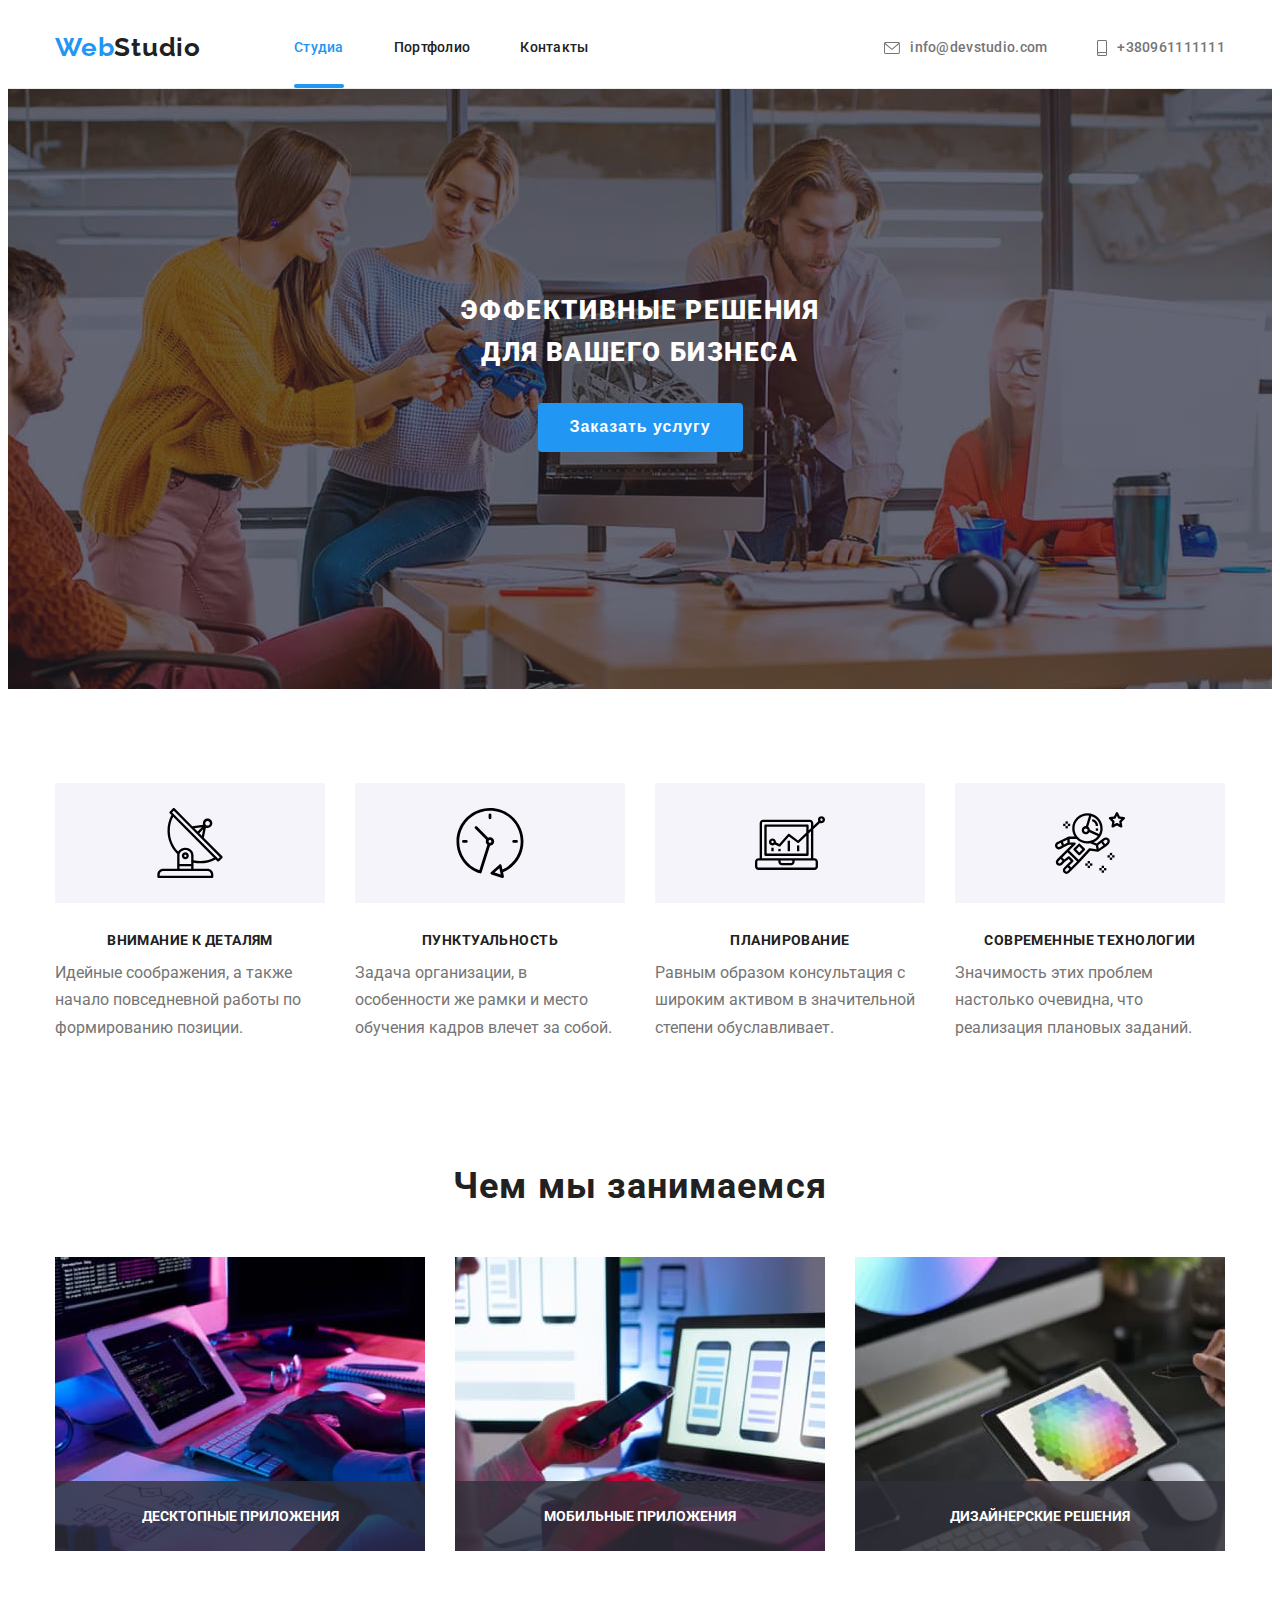
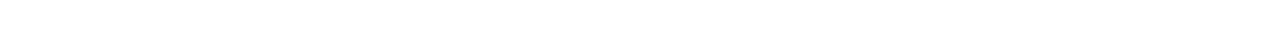
==== index.html @ a5328b9a "Pictures" ====
<!DOCTYPE html>
<html lang="ru">
<head>
    <meta charset="UTF-8">
    <meta http-equiv="X-UA-Compatible" content="IE=edge">
    <meta name="viewport" content="width=device-width, initial-scale=1.0">
    <title>Homework Anna Kasianenko</title>
    <link rel="preconnect" href="https://fonts.googleapis.com">
    <link rel="preconnect" href="https://fonts.gstatic.com" crossorigin>
    <link href="https://fonts.googleapis.com/css2?family=Raleway:wght@700&family=Roboto:wght@400;500;700;900&display=swap" rel="stylesheet">
    <link rel="stylesheet" href="https://cdnjs.cloudflare.com/ajax/libs/modern-normalize/1.1.0/modern-normalize.min.css"
    integrity="sha512-wpPYUAdjBVSE4KJnH1VR1HeZfpl1ub8YT/NKx4PuQ5NmX2tKuGu6U/JRp5y+Y8XG2tV+wKQpNHVUX03MfMFn9Q=="
    crossorigin="anonymous" referrerpolicy="no-referrer" />
    <link rel="stylesheet" href="./css/main.min.css">
</head>
<body>
    <header class="header">
        <div class="header-container container">
            <a class="logo link" href="#"><span>Web</span>Studio</a>
                <nav class="navigation">
                    <ul class="nav-list list">
                        <li class="nav-list-item"><a class="nav-list-link link current" href="./index.html">Студиа</a></li>
                        <li class="nav-list-item"><a class="nav-list-link link" href="./portfolio.html">Портфолио</a></li>
                        <li class="nav-list-item"><a class="nav-list-link link" href="">Контакты</a></li>
                    </ul>
                </nav>
                <button type="button" class="mobile-menu-btn" data-menu-open>
                    <svg class="mobile-menu-btn__icon" width="40" height="40">
                      <use href="./img/sprite.svg#burger-icon-menu"></use>
                    </svg>
                  </button>
                    <ul class="contact-links-list list">
                        <li class="contact-links-list-item"><a class="contact-links-list-link link" href="mailto:info@devstudio.com">
                            <svg class="contact-icon" width="16" height="12">
                                <use href="./img/sprite.svg#icon-envelope"></use>
                            </svg> info@devstudio.com</a></li>
                        <li class="contact-links-list-item"><a class="contact-links-list-link link" href="tel:+380961111111">
                            <svg class="contact-icon" width= "10" height="16">
                                <use href="./img/sprite.svg#icon-smartphone"></use>
                            </svg>
                            +380961111111
                        </a>
                    </li>
                </ul>
        </div>
        <div class="mobile-menu" data-menu>
            <div class="container mobile-menu_container">
                <bottom type="button" class="mobile-menu_close-btn" data-menu-close>
                    <svg class="mobile-menu_close-icon" width= "40" height="40">
                        <use href="./img/sprite.svg#icon-close-black"></use>
                    </svg>
                </bottom>
                <ul class="mobile-menu_nav-list list">
                    <li class="mobile-menu_nav-item"><a class="mobile-menu_nav-link link current" href="">Студия</a></li>
                    <li class="mobile-menu_nav-item"><a class="mobile-menu_nav-link link" href="">Портфолио</a></li>
                    <li class="mobile-menu_nav-item"><a class="mobile-menu_nav-link link" href="">Контакты</a></li>
                </ul>
            <div class="mobile-wrapper">
                <ul class="mobile-menu_contact-list list">
                    <li class="mobile-menu_contact-item">
                        <a href="tel:+380961111111" class="mobile-menu_contact-link mobile-menu__contact-link_tel link">+38 096 111 11 11 </a>
                    </li>
                    <li class="mobile-menu_contact-item">
                        <a href="mailto:info@devstudio.com" class="mobile-menu_contact-link mobile-menu__contact-link_mail link">info@devstudio.com </a>
                    </li>
                </ul>
                <ul class="mobile-menu_social-list list">
                    <li class="mobile-menu_social-item">
                        <a href="" target="_blank" class="mobile-menu_social-link link">Instagram</a>
                </li>
                    <li class="mobile-menu_social-item">
                        <a href="" target="_blank" class="mobile-menu_social-link link">Twitter</a>
                </li>
                <li class="mobile-menu_social-item">
                    <a href="" target="_blank" class="mobile-menu_social-link link">Facebook</a>
            </li>
                <li class="mobile-menu_social-item">
                    <a href="" target="_blank" class="mobile-menu_social-link link">LinkedIn</a>
            </li>
            </ul>
        </ul>
            </div>
        </div>
    </div>
    </header>
     <!-- HERO -->
    <main>
        <section class="hero">
            <div class="container">
                <h1 class="hero-title">Эффективные решения для вашего бизнеса</h1>
                <button type="button" class="hero-button btn" data-modal-open>Заказать услугу</button>
            </div>
            <div class="backdrop is-hidden" data-modal>
                <div class="modal">
                    <button type="button" class="modal-button" data-modal-close>
                        <svg class="contact-form-icon-close" width="18" height="18">
                            <use href="./img/sprite.svg#icon-close-black"></use>
                        </svg>
                    </button>
                    <form class="contact-form">
                        <p class="modal-title">Оставьте свои данные, мы вам перезвоним</p>
                            <label class="contact-form-label">
                                <span class="contact-text">Имя</span>
                                 <span class="contact-form-input-wrapper">
                                    <input class="contact-form-input" name="user-name" type="text" required >
                                    <svg class="contact-form-icon" width="18" height="18">
                                        <use href="./img/sprite.svg#icon-person-black"></use>
                                    </svg>
                                 </span>
                            </label>
                            <label class="contact-form-label">
                                <span class="contact-text">Телефон</span>
                                <span class="contact-form-input-wrapper">
                                    <input  class="contact-form-input" name="user-phone" type="tel" required>
                                    <svg class="contact-form-icon" width="18" height="18">
                                        <use href="./img/sprite.svg#icon-phone-black"></use>
                                    </svg>
                                </span>
                            </label>

                            <label class="contact-form-label">
                                <span class="contact-text">Почта</span>
                                <span class="contact-form-input-wrapper">
                                    <input class="contact-form-input" name="user-mail" type="email" required>
                                    <svg class="contact-form-icon" width="18" height="18">
                                        <use href="./img/sprite.svg#icon-email-black"></use>
                                    </svg>
                                </span>
                            </label>
                            <label class="contact-form-label-feedback">
                                <span class="contact-text">Комментарий</span>
                                <textarea 
                                class="contact-form-feedback" 
                                name="feedback" 
                                placeholder="Введите текст" 
                                ></textarea>
                            </label>
                            <div class="contact-form-checkbox-wrapper">
                                <input 
                                type="checkbox" 
                                name="accept-policy"
                                class="contact-form-checkbox visually-hidden"
                                id="policy-checkbox" required>
                                <label for="policy-checkbox" class="contact-form-checkbox-label">
                                    Соглашаюсь с рассылкой и принимаю&nbsp;<a class="link-policy" href="#">Условия договора</a></label>
                            </div>
                            <button class="contact-form-submit-btn btn" type="submit">Отправить</button>
                    </form>
                </div>
            </div>
        </section>
    <!-- ABOUT US -->
       <section class="about">
            <div class="container">
                <h2 hidden>Что для нас главное в работе</h2>
            <ul class="about-list list">
                <li class="about-item">
                    <div class="wrap-about-icon">
                        <svg class="about-icon" width="70" height="70">
                            <use href="./img/sprite.svg#icon-antenna"></use>
                        </svg>
                    </div>
                    <h3 class="about-item-title">Внимание к деталям</h3>
                    <p class="about-text-item">Идейные соображения, а также начало повседневной работы по формированию позиции.</p>
                </li>
                <li class="about-item">
                    <div class="wrap-about-icon">
                        <svg class="about-icon" width="70" height="70">
                            <use href="./img/sprite.svg#icon-clock"></use>
                        </svg>
                    </div>
                    <h3 class="about-item-title">Пунктуальность</h3>
                    <p class="about-text-item">Задача организации, в особенности же рамки и место обучения кадров влечет за собой.</p>
                </li>
                <li class="about-item">
                    <div class="wrap-about-icon">
                        <svg class="about-icon" width="70" height="70">
                            <use href="./img/sprite.svg#icon-diagram"></use>
                        </svg>
                    </div>
                    <h3 class="about-item-title">Планирование</h3>
                    <p class="about-text-item">Равным образом консультация с широким активом в значительной степени обуславливает.</p>
                </li>
                <li class="about-item">
                    <div class="wrap-about-icon">
                        <svg class="about-icon" width="70" height="70">
                            <use href="./img/sprite.svg#icon-astronaut"></use>
                        </svg>
                    </div>
                    <h3 class="about-item-title">Современные технологии</h3>
                    <p class="about-text-item">Значимость этих проблем настолько очевидна, что реализация плановых заданий.</p>
                </li>
            </ul>
            </div>
        </section>
    <!-- OUR WORK -->
    <section class="section-service">
        <div class="container">
            <h2 class="title-theme-dark">Чем мы занимаемся</h2>
            <ul class="work-gallery-list list">
                <li class="work-gallery-item"><img src="./img/desktop/process/img-first.jpg" alt="Coding" width="370" height="294">
                    <h3 class="gallery-title">Десктопные приложения</h3>
                </li>
                <li class="work-gallery-item"><img src="./img/desktop/process/img-second.jpg" alt="Search information" width="370" height="294">
                    <h3 class="gallery-title">Мобильные приложения</h3>
                </li>
                <li class="work-gallery-item"><img src="./img/desktop/process/img-third.jpg" alt="Choose Color" width="370" height="294">
                    <h3 class="gallery-title">Дизайнерские решения</h3>
                </li>            
            </ul>
        </div>
        </section>
    <!--OUR TEAM -->
        <!-- <section class="employees-section">
            <div class="container">
                <h2 class="title-theme-dark">Наша команда</h2>
            <ul class="employees list">
                <li class="employees-card">
                    <source media="(min-width: 1200px)" srcset='./img/desktop/team/designer.webp 1x, ./img/desktop/team/designer@2x.webp 2x' type="image/webp">

                    <source srcset="./img/desktop/team/designer.jpg 1x, /img/desktop/team/designer.jpg@2x.jpg 2x" media="(min-width: 1200px)">

                    <source media="(min-width: 768px)" srcset="./img/tablet/product-designer.webp 1x, ./img/tablet/product-designer@2x.webp 2x" type="image/webp">
                    <source srcset="./img/tablet/product-designer.jpg 1x, ./img/tablet/product-designer@2x.jpg 2x" media="(min-width: 768px)">

                    <source media="(max-width: 767px)" srcset="./img/mobile/product-designer.webp 1x, ./img/mobile/product-designer@2x.webp 2x" type="image/webp">
                    <source srcset="./img/mobile/product-designer.jpg 1x, ./img/mobile/product-designer@2x.jpg 2x" media="(max-width: 767px)">
                    
                    <img class="employees-photo" src="./img/tablet/product-designer.jpg" alt="Product Designer">

                    <div class="employee-wrap">
                        <h3 class="employees-name">Игорь Демьяненко</h3>
                        <p class="employees-position" lang="en">Product Designer</p>
                        <ul class="social-list list">
                            <li class="social-icon-item">
                                <a class="social-icon-link" href="">
                                    <svg class="social-icon" width="20" height="20">
                                    <use href="./img/sprite.svg#icon-instagram"></use>
                                    </svg>
                                </a>
                            </li>
                            <li class="social-icon-item">
                                <a class="social-icon-link" href="">
                                    <svg class="social-icon" width="20" height="20">
                                    <use href="./img/sprite.svg#icon-twitter"></use>
                                    </svg>
                                </a>
                            </li>
                            <li class="social-icon-item">
                                <a class="social-icon-link" href="">
                                    <svg class="social-icon" width="20" height="20">
                                    <use href="./img/sprite.svg#icon-facebook"></use>
                                    </svg>
                                </a>
                            </li>
                            <li class="social-icon-item">
                                <a class="social-icon-link" href="">
                                    <svg class="social-icon" width="20" height="20">
                                    <use href="./img/sprite.svg#icon-linkedin"></use>
                                    </svg>
                                </a>
                            </li>
                        </ul>
                    </div>
                </li>
                <li class="employees-card">
                    <img class="employees-photo" src="./img/team/frontend.jpg" alt="Frontend Developer" width="270" height="260">
                    <div class="employee-wrap">
                        <h3 class="employees-name">Ольга Репина</h3>
                        <p class="employees-position" lang="en">Frontend Developer</p>
                        <ul class="social-list list">
                            <li class="social-icon-item">
                                <a class="social-icon-link" href="">
                                    <svg class="social-icon" width="20" height="20">
                                    <use href="./img/sprite.svg#icon-instagram"></use>
                                    </svg>
                                </a>
                            </li>
                            <li class="social-icon-item">
                                <a class="social-icon-link" href="">
                                    <svg class="social-icon" width="20" height="20">
                                    <use href="./img/sprite.svg#icon-twitter"></use>
                                    </svg>
                                </a>
                            </li>
                            <li class="social-icon-item">
                                <a class="social-icon-link" href="">
                                    <svg class="social-icon" width="20" height="20">
                                    <use href="./img/sprite.svg#icon-facebook"></use>
                                    </svg>
                                </a>
                            </li>
                            <li class="social-icon-item">
                                <a class="social-icon-link" href="">
                                    <svg class="social-icon" width="20" height="20">
                                    <use href="./img/sprite.svg#icon-linkedin"></use>
                                    </svg>
                                </a>
                            </li>
                        </ul>
                    </div>
                </li>
                <li class="employees-card">
                    <img class="employees-photo" src="./img/team/marketing.jpg" alt="Marketing" width="270" height="260">
                    <div class="employee-wrap">
                        <h3 class="employees-name">Николай Тарасов</h3>
                        <p class="employees-position" lang="en">Marketing</p>
                        <ul class="social-list list">
                            <li class="social-icon-item">
                                <a class="social-icon-link" href="">
                                    <svg class="social-icon" width="20" height="20">
                                    <use href="./img/sprite.svg#icon-instagram"></use>
                                    </svg>
                                </a>
                            </li>
                            <li class="social-icon-item">
                                <a class="social-icon-link" href="">
                                    <svg class="social-icon" width="20" height="20">
                                    <use href="./img/sprite.svg#icon-twitter"></use>
                                    </svg>
                                </a>
                            </li>
                            <li class="social-icon-item">
                                <a class="social-icon-link" href="">
                                    <svg class="social-icon" width="20" height="20">
                                    <use href="./img/sprite.svg#icon-facebook"></use>
                                    </svg>
                                </a>
                            </li>
                            <li class="social-icon-item">
                                <a class="social-icon-link" href="">
                                    <svg class="social-icon" width="20" height="20">
                                    <use href="./img/sprite.svg#icon-linkedin"></use>
                                    </svg>
                                </a>
                            </li>
                        </ul>
                    </div>
                </li>
                <li class="employees-card">
                    <img class="employees-photo" src="./img/team/ui-designer.jpg" alt="UI Designer" width="270" height="260">
                    <div class="employee-wrap">
                        <h3 class="employees-name">Михаил Ермаков</h3>
                        <p class="employees-position" lang="en">UI Designer</p>
                        <ul class="social-list list">
                            <li class="social-icon-item">
                                <a class="social-icon-link" href="">
                                    <svg class="social-icon" width="20" height="20">
                                    <use href="./img/sprite.svg#icon-instagram"></use>
                                    </svg>
                                </a>
                            </li>
                            <li class="social-icon-item">
                                <a class="social-icon-link" href="">
                                    <svg class="social-icon" width="20" height="20">
                                    <use href="./img/sprite.svg#icon-twitter"></use>
                                    </svg>
                                </a>
                            </li>
                            <li class="social-icon-item">
                                <a class="social-icon-link" href="">
                                    <svg class="social-icon" width="20" height="20">
                                    <use href="./img/sprite.svg#icon-facebook"></use>
                                    </svg>
                                </a>
                            </li>
                            <li class="social-icon-item">
                                <a class="social-icon-link" href="">
                                    <svg class="social-icon" width="20" height="20">
                                    <use href="./img/sprite.svg#icon-linkedin"></use>
                                    </svg>
                                </a>
                            </li>
                        </ul>
                    </div>
                </li>
            </ul>
            </div>
        </section> -->
 <!--END OUR TEAM -->

 <!--CLIENTS-->
        <!-- <section class="clients">
            <div class="container">
                <h2 class="title-theme-dark">Постоянные клиенты</h2>
                <ul class="clients-list list">
                    <li class="clients-list-item">
                        <a class="clients-icon-link" href="">
                            <svg class="client-icon" width="106" height="60">
                            <use href="./img/sprite.svg#icon-logo-ya"></use>
                            </svg>
                        </a>
                    </li>
                    <li class="clients-list-item">
                        <a class="clients-icon-link" href="">
                            <svg class="client-icon" width="106" height="60">
                            <use href="./img/sprite.svg#icon-logo-company"></use>
                            </svg>
                        </a>
                    </li>
                    <li class="clients-list-item">
                        <a class="clients-icon-link" href="">
                            <svg class="client-icon" width="106" height="60">
                            <use href="./img/sprite.svg#icon-logo-circle"></use>
                            </svg>
                        </a>
                    </li>
                    <li class="clients-list-item">
                        <a class="clients-icon-link" href="">
                            <svg class="client-icon" width="106" height="60">
                            <use href="./img/sprite.svg#icon-logo-foster"></use>
                            </svg>
                        </a>
                    </li>
                    <li class="clients-list-item">
                        <a class="clients-icon-link" href="">
                            <svg class="client-icon" width="106" height="60">
                            <use href="./img/sprite.svg#icon-logo-brand"></use>
                            </svg>
                        </a>
                    </li>
                    <li class="clients-list-item">
                        <a class="clients-icon-link" href="">
                            <svg class="client-icon" width="106" height="60">
                            <use href="./img/sprite.svg#icon-logo-tagline"></use>
                            </svg>
                        </a>
                    </li>
                </ul>
            </div>
        </section>
    </main> -->

<!--FOOTER-->
    <!-- <footer class="footer">
        <div class="footer-container container">
            <div class="footer-main">
                <a class="footer-logo link" href="#"><span>Web</span>Studio</a>
                <address class="contact-info">
                <ul class="contact-info-list list">
                    <li class="contact-info-list-item">
                        <a href="https://goo.gl/maps/L3QvmrdTpUSkbaW27" target="_blank"
                        rel="noopener noreferrer" class="address-info link">г. Киев, пр-т Леси Украинки, 26</a>
                </li>
                    <li class="contact-info-list-item">
                        <a href="mailto:info@devstudio.com" class="contact-list-link link">info@example.com</a>
                    </li>
                    <li class="contact-info-list-item">
                        <a href="tel:+380961111111" class="contact-list-link link">+38 099 111 11 11</a>
                    </li>
                    </ul>
            </address>
        </div>               -->
 <!--FOOTER-ICON-->
    <!-- <div class="footer-second">
            <h3 class="title">Присоединяйтесь</h3>
        <ul class="footer-social-icon-list list">
            <li>
                <a href="" class="footer-social-icon-link">
                    <svg class="footer-social" width="20" height="20" >
                        <use href="./img/sprite.svg#icon-instagram"></use>
                    </svg>
                </a>
            </li>
            <li>
                <a href="" class="footer-social-icon-link">
                    <svg class="footer-social" width="20" height="20">
                        <use href="./img/sprite.svg#icon-twitter"></use>
                    </svg>
                </a>
            </li>
            <li>
                <a href="" class="footer-social-icon-link">
                    <svg class="footer-social " width="20" height="20">
                        <use href="./img/sprite.svg#icon-facebook"></use>
                    </svg>
                </a>
            </li>
            <li>
                <a href="" class="footer-social-icon-link">
                    <svg class="footer-social" width="20" height="20">
                        <use href="./img/sprite.svg#icon-linkedin"></use>
                    </svg>
                </a>
            </li>
        </ul>
    </div>
    <div class="footer-form">
        <h3 class="title">Подпишитесь на рассылку</h3>
        <form>
           <div class="footer-form-sing-up">
            <input class="footer-contact-form-input" name="user-mail" type="email" placeholder="E-mail" required>
            <button class="footer-contact-form-submit-btn btn" type="submit">Подписаться
                <svg class="sign-up-icon" width="24" height="24">
                    <use href="/img/sprite.svg#icon-send"></use>
                </svg>
            </button>
           </div>
        </form>
    </div>
    </div>
    </footer>
    -->
    <script src="./js/menu.js "></script> 
    <script src="./js/modal.js"></script> 
</body>
</html>
---- css/main.min.css ----
:root{--primary-font-family: 'Roboto', sans-serif;--secondary-font-family: 'Raleway', sans-serif;--main-text-color:#212121;--second-text-color:#757575;--white-text-color: #FFFFFF;--accent-color: #2196F3;--accent-button-color: #188CE8;--background-color: #2F303A;--icon-color: #AFB1B8;--hero-gradient-color: rgba(47, 48, 58, 0.4);--background-color-icon: #F5F4FA;--second-backgrounf-color: rgba(255, 255, 255, 0.1);--timing-function: cubic-bezier(0.4, 0, 0.2, 1)}.visually-hidden{position:absolute;width:1px;height:1px;margin:-1px;border:0;padding:0;white-space:nowrap;clip-path:inset(100%);clip:rect(0 0 0 0);overflow:hidden}*{box-sizing:border-box}body{font-family:var(--primary-font-family);color:var(--main-text-color)}h1,h2,h3,h4,h5,h6,p{margin-top:0;margin-bottom:0}ul,ol{margin-top:0;margin-bottom:0;padding-left:0}img{display:block;max-width:100%;height:auto}address{font-style:normal}.list{list-style:none;padding:0}.link{text-decoration:none}.section{padding-top:60px;padding-bottom:60px}@media screen and (min-width: 1200px){.section{padding-top:94px;padding-bottom:94px}}.container{padding-left:15px;padding-right:15px}@media screen and (min-width: 480px){.container{width:480px;margin-left:auto;margin-right:auto}}@media screen and (min-width: 768px){.container{width:768px}}@media screen and (min-width: 1200px){.container{width:1200px}}.modal-button{position:absolute;display:flex;justify-content:center;align-items:center;width:30px;height:30px;top:8px;right:8px;border:1px solid rgba(0,0,0,0.1);border-radius:50px;background:var(--white-text-color)}.modal-button:hover,.modal-button:focus{fill:var(--accent-color)}@media screen and (max-width: 767px){.contact-links-list{display:none}}@media screen and (min-width: 768px){.contact-links-list{margin-left:auto}.contact-links-list-item:not(:last-child){margin-bottom:10px}.contact-links-list-link{display:flex;align-items:center;font-weight:500;font-size:14px;line-height:1.14;letter-spacing:0.02em;color:var(--second-text-color)}.contact-icon{margin-right:8px;fill:var(--second-text-color)}}@media screen and (min-width: 1200px){.contact-links-list{display:flex}.contact-links-list-item:not(:last-child){margin-right:50px;margin-bottom:0}.contact-icon{margin-right:10px;transition:fill 250ms var(--timing-function)}.contact-links-list-link:hover .contact-icon,.contact-links-list-link:focus .contact-icon{fill:var(--accent-color)}.contact-links-list-link{padding-top:32px;padding-bottom:32px;transition:color 250ms var(--timing-function)}.contact-links-list-link:hover,.contact-links-list-link:focus{color:var(--accent-color)}}.title{font-weight:bold;font-size:14px;line-height:1.14;letter-spacing:0.03em;text-transform:uppercase;color:var(--white-text-color);margin-bottom:20px;text-align:center}.title-theme-dark{margin-bottom:30px;font-weight:700;font-size:28px;line-height:1.17;text-align:center;letter-spacing:0.03em}@media screen and (min-width: 1200px){.title-theme-dark{font-size:36px;margin-bottom:50px}}.logo{color:var(--main-text-color);font-family:var(--secondary-font-family);font-weight:700;font-size:26px;line-height:1.2;letter-spacing:0.03em}.logo span{color:var(--accent-color)}.backdrop{position:fixed;top:0;left:0;width:100%;height:100%;background:rgba(0,0,0,0.2);transition:opacity 250ms var(--timing-function),visibility 250ms var(--timing-function)}.backdrop.is-hidden{opacity:0;pointer-events:none;visibility:hidden}.modal{position:absolute;top:50%;left:50%;transform:translate(-50%, -50%) scale(1);width:528px;min-height:581px;padding:40px;box-shadow:0px 1px 3px rgba(0,0,0,0.12),0px 1px 1px rgba(0,0,0,0.14),0px 2px 1px rgba(0,0,0,0.2);border-radius:4px;background-color:var(--white-text-color);transition:transform 250ms var(--timing-function)}.is-hidden .modal{transform:translate(-50%, -50%) scale(0.9)}@media screen and (max-width: 1199px){.modal{width:450px}}.modal-title{margin-bottom:12px;font-weight:700;font-size:20px;line-height:1.15;text-align:center;letter-spacing:0.03em;color:var(--main-text-color)}.contact-text{font-style:normal;font-weight:400;font-size:12px;line-height:1.16;letter-spacing:0.01em;color:var(--second-text-color)}.contact-form-input-wrapper{position:relative;display:block;margin-top:4px}.contact-form-label{display:block;margin-bottom:10px}.contact-form-label-feedback{display:block;margin-bottom:20px}.contact-form-input{width:100%;height:40px;padding-left:42px;border:1px solid rgba(33,33,33,0.2);border-radius:4px;transition:border-color 250ms var(--timing-function)}.contact-form-input:focus,.contact-form-input:hover{outline:none;border-color:var(--accent-color)}.contact-form-icon{display:block;top:50%;left:15px;transform:translateY(-50%);position:absolute;transition:fill 250ms var(--timing-function)}.contact-form-input:focus+.contact-form-icon,.contact-form-input:hover+.contact-form-icon{fill:var(--accent-color)}.contact-form-feedback{width:100%;height:120px;margin-top:4px;padding:12px 16px;resize:none;border:1px solid rgba(33,33,33,0.2);border-radius:4px;transition:border-color 250ms var(--timing-function)}.contact-form-feedback:focus,.contact-form-feedback:hover{outline:none;border-color:var(--accent-color)}.contact-form-feedback::placeholder{font-size:12px;line-height:1.16;letter-spacing:0.01em;color:var(--second-text-color)}.contact-form-checkbox-wrapper{margin-bottom:30px}.contact-form-checkbox-label{display:flex;align-items:center;color:var(--second-text-color);font-size:12px;line-height:1.71;letter-spacing:0.03em}.contact-form-checkbox:focus+.contact-form-checkbox-label::before{border:1px solid var(--main-text-color)}.contact-form-checkbox:checked+.contact-form-checkbox-label::before{background-image:url("../img/icon-check.svg");background-position:center;border-radius:2px}.contact-form-checkbox:focus+.contact-form-checkbox-label::before{border:1px solid var(--accent-color)}.contact-form-checkbox-label::before{display:inline-block;width:16px;height:15px;margin-right:9px;border:1px solid var(--main-text-color);cursor:pointer;content:""}@media screen and (min-width: 1200px){.contact-form-checkbox-label{font-size:14px}}.contact-form-submit-btn{display:block;margin:0 auto;padding:10px 55px;font-weight:700;font-size:16px;line-height:1.8;letter-spacing:0.06em;background-color:var(--accent-color);color:var(--white-text-color);border:0;border-radius:4px;cursor:pointer;transition:background-color 250ms var(--timing-function)}.contact-form-submit-btn:hover,.contact-form-submit-btn:focus{background-color:var(--accent-button-color)}.link-policy{color:var(--accent-color)}@media screen and (min-width: 1600px){.footer-second{margin-left:72px}}.footer-social-icon-list{display:flex}.footer-social-icon-list li:not(:last-child){margin-right:10px}.footer-social-icon-link{display:flex;justify-content:center;align-items:center;width:44px;height:44px;border-radius:50%;background-color:var(--second-backgrounf-color);transition:background-color 250ms var(--timing-function)}.footer-social-icon-link:hover,.footer-social-icon-link:focus{background-color:var(--accent-color)}@media screen and (min-width: 480px){.footer-social-icon-link{margin-bottom:60px}}.footer-social{fill:var(--white-text-color)}.footer-form{margin-left:auto}.footer-form-sing-up{display:flex}@media screen and (min-width: 480px){.footer-form-sing-up{flex-wrap:wrap;justify-content:center}}.footer-contact-form-input{padding:15px 16px;width:450px;margin-right:12px;color:var(--white-text-color);border:1px solid rgba(255,255,255,0.3);background-color:var(--background-color);box-sizing:border-box;border-radius:4px}.footer-contact-form-input::placeholder{color:rgba(255,255,255,0.6)}@media screen and (min-width: 480px){.footer-contact-form-input{margin-bottom:20px}}@media screen and (min-width: 1600px){.footer-contact-form-input{min-width:385px}}.sign-up-icon{margin-left:10px}.footer-contact-form-submit-btn{display:flex;align-items:center;text-align:center;padding:10px 32px;font-weight:700;font-size:16px;line-height:1.8;letter-spacing:0.06em;background-color:var(--accent-color);color:var(--white-text-color);border:0;border-radius:4px;cursor:pointer;transition:background-color 250ms var(--timing-function)}.footer-contact-form-submit-btn::before{background-image:url("../img/icon-check.svg")}.footer-contact-form-submit-btn:hover,.footer-contact-form-submit-btn:focus{background-color:var(--accent-button-color)}@media screen and (max-width: 768px){.mobile-menu-btn{background-color:transparent;border:none;padding:0;line-height:0}.mobile-menu{position:absolute;top:0;right:0;width:100%;height:100vh;overflow:auto;opacity:0;visibility:hidden;pointer-events:none;background-color:var(--white-text-color);transition:opacity 250ms var(--timing-function),visibility 250ms var(--timing-function)}.mobile-menu.is-open{opacity:1;visibility:visible;pointer-events:auto}.mobile-menu-btn__icon{transition:fill 250ms var(--timing-function)}.mobile-menu-btn__icon:hover,.mobile-menu-btn__icon:focus{fill:var(--accent-color);cursor:pointer}.mobile-menu_close-btn{position:absolute;top:15px;right:15px;background-color:transparent;border:none;padding:0;line-height:0;transition:fill 250ms var(--timing-function)}.mobile-menu_close-btn:hover,.mobile-menu_close-btn:focus{fill:var(--accent-color);cursor:pointer}.mobile-menu_container{position:relative;display:flex;flex-direction:column;padding-top:48px;padding-bottom:48px;height:100vh}.mobile-wrapper{margin-top:auto}.mobile-menu_nav-item:not(:last-child){margin-bottom:32px}.mobile-menu_nav-link{font-weight:500;font-size:40px;line-height:1.17;text-align:center;letter-spacing:0.02em;color:var(--main-text-color)}a.current{color:var(--accent-color)}.mobile-menu_contact-list{margin-bottom:64px}.mobile-menu_contact-item:not(:last-child){margin-bottom:32px}.mobile-menu_contact-link{font-weight:500;letter-spacing:0.02em}.mobile-menu__contact-link_tel{font-size:34px;line-height:1.17;color:var(--accent-color)}.mobile-menu__contact-link_mail{font-size:24px;line-height:28px;color:var(--second-text-color);transition:color 250ms var(--timing-function)}.mobile-menu__contact-link_mail:hover,.mobile-menu__contact-link_mail:focus{color:var(--accent-color)}.mobile-menu_social-list{display:flex}.mobile-menu_social-link{font-weight:500;font-size:18px;line-height:1.122;letter-spacing:0.02em;color:var(--accent-color)}.mobile-menu_social-item:not(:last-child){border-right:1px solid rgba(33,33,33,0.2);padding-right:10px}.mobile-menu_social-item:not(:first-child){padding-left:10px}}@media screen and (min-width: 768px){.mobile-menu{display:none}.mobile-menu-btn{display:none}}.header-container{display:flex;align-items:center}@media screen and (max-width: 767px){.header-container{justify-content:space-between}}.header{border-bottom:1px solid #ECECEC}@media screen and (max-width: 767px){.header{position:relative;padding-top:10px;padding-bottom:10px}}@media screen and (max-width: 767px){.navigation{display:none}}@media screen and (min-width: 768px){.navigation{margin-left:88px}}@media screen and (min-width: 1200px){.navigation{margin-left:93px}}@media screen and (min-width: 768px){.nav-list{display:flex}}.nav-list-link{position:relative}@media screen and (min-width: 768px){.nav-list-link{display:block;padding-top:32px;padding-bottom:32px;font-family:var(--primary-font-family);font-weight:500;font-size:14px;line-height:1.14;letter-spacing:0.02em;color:var(--main-text-color);transition:color 250ms var(--timing-function)}}.nav-list-link:hover,.nav-list-link:focus{color:var(--accent-color)}.nav-list-link::after{content:" ";position:absolute;left:0;bottom:0;display:block;width:100%;height:4px;background-color:var(--accent-color);border-radius:2px;opacity:0}.nav-list-item:not(:last-child){margin-right:50px}.navigation a.current{color:var(--accent-color)}.current:after{opacity:1}.hero{height:400px;margin-right:auto;margin-left:auto;padding-top:118px;padding-bottom:118px;background-image:linear-gradient(to right, var(--hero-gradient-color), var(--hero-gradient-color)),url("/img/mobile/header-img.jpg");background-repeat:no-repeat;background-size:cover;background-position:center;background-color:var(--background-color);font-family:var(--primary-font-family)}@media (min-device-pixel-ratio: 2), (-webkit-min-device-pixel-ratio: 2), (min-resolution: 192dpi), (min-resolution: 2dppx){.hero{background-image:linear-gradient(to right, var(--hero-gradient-color), var(--hero-gradient-color)),url("/img/mobile/header-img@2x.jpg")}}@media screen and (min-width: 768px){.hero{background-image:linear-gradient(to right, var(--hero-gradient-color), var(--hero-gradient-color)),url("/img/tablet/header-img.jpg")}}@media screen and (min-width: 768px) and (min-device-pixel-ratio: 2), screen and (min-width: 768px) and (-webkit-min-device-pixel-ratio: 2), screen and (min-width: 768px) and (min-resolution: 192dpi), screen and (min-width: 768px) and (min-resolution: 2dppx){.hero{background-image:linear-gradient(to right, var(--hero-gradient-color), var(--hero-gradient-color)),url("/img/tablet/header-img@2x.jpg")}}@media screen and (min-width: 1200px){.hero{max-width:1600px;height:600px;padding-top:200px;padding-bottom:200px;background-image:linear-gradient(to right, var(--hero-gradient-color), var(--hero-gradient-color)),url("/img/desktop/bg-hero.jpg")}}@media screen and (min-width: 1200px) and (min-device-pixel-ratio: 2), screen and (min-width: 1200px) and (-webkit-min-device-pixel-ratio: 2), screen and (min-width: 1200px) and (min-resolution: 192dpi), screen and (min-width: 1200px) and (min-resolution: 2dppx){.hero{background-image:linear-gradient(to right, var(--hero-gradient-color), var(--hero-gradient-color)),url("/img/desktop/bg-hero@2x.jpg")}}@media screen and (min-width: 1200px){.hero-title{width:696px;font-size:44px;line-height:1.5}}.hero-title{width:360px;margin:0px auto;margin-bottom:30px;font-weight:900;letter-spacing:0.06em;font-size:26px;line-height:1.62;color:var(--white-text-color);text-transform:uppercase;text-align:center}.hero-button{display:block;margin:0 auto;padding:10px 32px;font-weight:700;font-size:16px;line-height:1.8;letter-spacing:0.06em;background-color:var(--accent-color);color:var(--white-text-color);border:0;border-radius:4px;cursor:pointer;transition:background-color 250ms var(--timing-function)}.hero-button:hover,.hero-button:focus{background-color:var(--accent-button-color)}.about{padding-bottom:60px;padding-top:60px}.about-item:not(:last-child){margin-bottom:30px}.wrap-about-icon{display:flex;justify-content:center;align-items:center;margin-bottom:30px;height:120px;background-color:var(--background-color-icon)}.about-item-title{margin-bottom:10px;font-weight:700;font-size:14px;letter-spacing:0.03em;line-height:1.14;text-transform:uppercase;text-align:center}.about-text-item{line-height:1.71;color:var(--second-text-color)}@media screen and (min-width: 768px){.about-list{display:flex;flex-wrap:wrap;margin-top:-30px;margin-left:-30px}.about-item{flex-basis:calc((100% - 2*30px) / 2);margin-top:30px;margin-left:30px}}@media screen and (min-width: 1200px){.about{padding-top:94px;padding-bottom:94px}.about-item{flex-basis:calc((100% - 120px) / 4)}}@media screen and (max-width: 1200px){.section-service{display:none}}.section-service{padding-bottom:94px}.work-gallery-list{display:flex;flex-wrap:wrap}.work-gallery-item{position:relative}.work-gallery-item:not(:last-child){margin-right:30px}.gallery-title{position:absolute;left:0;bottom:0;width:100%;margin:0;padding:27px 10px;font-size:14px;line-height:1.15;text-align:center;text-transform:uppercase;color:var(--white-text-color);background-color:rgba(47,48,58,0.8)}.employees-section{background:var(--background-color-icon);padding-top:60px;padding-bottom:60px}.employees-card{background:var(--white-text-color);box-shadow:0px 1px 3px rgba(0,0,0,0.12),0px 1px 1px rgba(0,0,0,0.14),0px 2px 1px rgba(0,0,0,0.2);border-radius:0px 0px 4px 4px}.employees-card:not(:last-child){margin-bottom:30px}.employees-name{margin-bottom:10px;font-weight:500}.employee-wrap{padding:30px 20px 24px;text-align:center;font-size:16px;line-height:1.18}.employees-position{margin-bottom:16px;color:var(--second-text-color)}.social-list{display:flex;justify-content:center}.social-icon-link{display:flex;justify-content:center;align-items:center;width:44px;height:44px;border-radius:50%;transition:background-color 250ms var(--timing-function)}.social-icon-link:hover,.social-icon-link:focus{background-color:var(--accent-color)}.social-icon-item:not(:last-child){margin-right:10px}.social-icon{fill:var(--icon-color);transition:fill 250ms var(--timing-function)}.social-icon-link:hover .social-icon,.social-icon-link:focus .social-icon{fill:var(--white-text-color)}.clients{padding-top:60px;padding-bottom:60px}@media screen and (min-width: 1600px){.clients{padding-top:94px;padding-bottom:94px}}.clients-list{display:flex}@media screen and (max-width: 480px){.clients-list{flex-wrap:wrap;margin:-15px}}@media screen and (min-width: 480px){.clients-list-item{flex-basis:calc((100% - 2 * 30px) / 2);margin:15px;width:226px;height:92px}}@media screen and (min-width: 768px){.clients-list-item{flex-basis:calc((100% - 3 * 30px) / 3);width:210;height:92px}}@media screen and (min-width: 1600px){.clients-list-item{width:170px;height:92px}.clients-list-item:not(:last-child){margin-right:30px}}.clients-icon-link{width:100%;height:100%;border:1px solid var(--icon-color);border-radius:4px;display:flex;justify-content:center;align-items:center;transition:border 250ms var(--timing-function)}.clients-icon-link:hover,.clients-icon-link:focus{border:1px solid var(--accent-color)}.client-icon{width:106px;height:60px;fill:var(--icon-color);transition:fill 250ms var(--timing-function)}.clients-icon-link:hover .client-icon,.clients-icon-link:focus .client-icon{fill:var(--accent-color)}.footer{background-color:var(--background-color);padding:60px 0}.footer-container{display:flex}@media screen and (min-width: 1600px){.footer-container{align-items:baseline}}.footer-main{margin-bottom:60px}@media screen and (min-width: 1600px){.footer-main{margin-bottom:0}}.footer-logo{display:inline-block;font-family:var(--secondary-font-family);font-weight:700;font-size:26px;line-height:1.19;letter-spacing:0.03em;color:var(--white-text-color);margin-bottom:20px}.footer-logo span{color:var(--accent-color)}.contact-info{font-style:normal}.contact-info-list-item{font-size:14px;line-height:1.71;letter-spacing:0.03em;text-align:center}.contact-info-list-item:not(:last-child){margin-bottom:8px}.address-info{color:var(--white-text-color)}.contact-list-link{color:rgba(255,255,255,0.6);transition:color 250ms var(--timing-function)}.contact-list-link:hover,.contact-list-link:focus{color:var(--accent-color)}.contact-list-link li:not(:last-child){margin-bottom:9px}.hero-portfolio-buttom{padding-top:94px;padding-bottom:94px}.filter-list{display:flex;justify-content:center;margin-bottom:50px}.filter-list_btn{padding:6px 22px;background-color:#F5F4FA;font-weight:500;font-size:16px;line-height:1.6;cursor:pointer;border:none;border-radius:4px;color:var(--main-text-color);transition:background-color 250ms var(--timing-function),color 250ms var(--timing-function),box-shadow 250ms var(--timing-function)}.filter-list_btn:hover,.filter-list_btn:focus{background-color:var(--accent-color);color:var(--white-text-color);box-shadow:0px 3px 1px rgba(0,0,0,0.1),0px 1px 2px rgba(0,0,0,0.08),0px 2px 2px rgba(0,0,0,0.12)}.filter-list_item:not(:last-child){margin-right:8px}.project-list{display:flex;flex-wrap:wrap;margin:-15px}.project-list-item{background:var(--white-text-color);margin:15px}.project-image{position:relative;overflow:hidden}.project-action{position:absolute;top:0;left:0;width:100%;height:100%;padding:63px 24px;background-color:var(--accent-color);opacity:0.9;transform:translateY(100%);transition:transform 250ms var(--timing-function)}.project-list-link:hover .project-action,.project-list-link:focus .project-action{transform:translateY(0)}.project-description{font-size:18px;line-height:1.56;color:var(--white-text-color)}.project-list-link{display:block;transition:box-shadow 250ms var(--timing-function)}.project-list-link:hover,.project-list-link:focus{box-shadow:0px 1px 1px rgba(0,0,0,0.12),0px 4px 4px rgba(0,0,0,0.06),1px 4px 6px rgba(0,0,0,0.16)}.project-wrapp{padding:20px 24px;border:1px solid #EEEEEE;border-top:none}.project-title{margin-top:0;margin-bottom:4px;color:var(--main-text-color);font-weight:700;font-size:18px;line-height:2;letter-spacing:0.06em}.project-text{font-size:16px;line-height:1.187;letter-spacing:0.03em;color:var(--second-text-color)}
/*# sourceMappingURL=main.min.css.map */
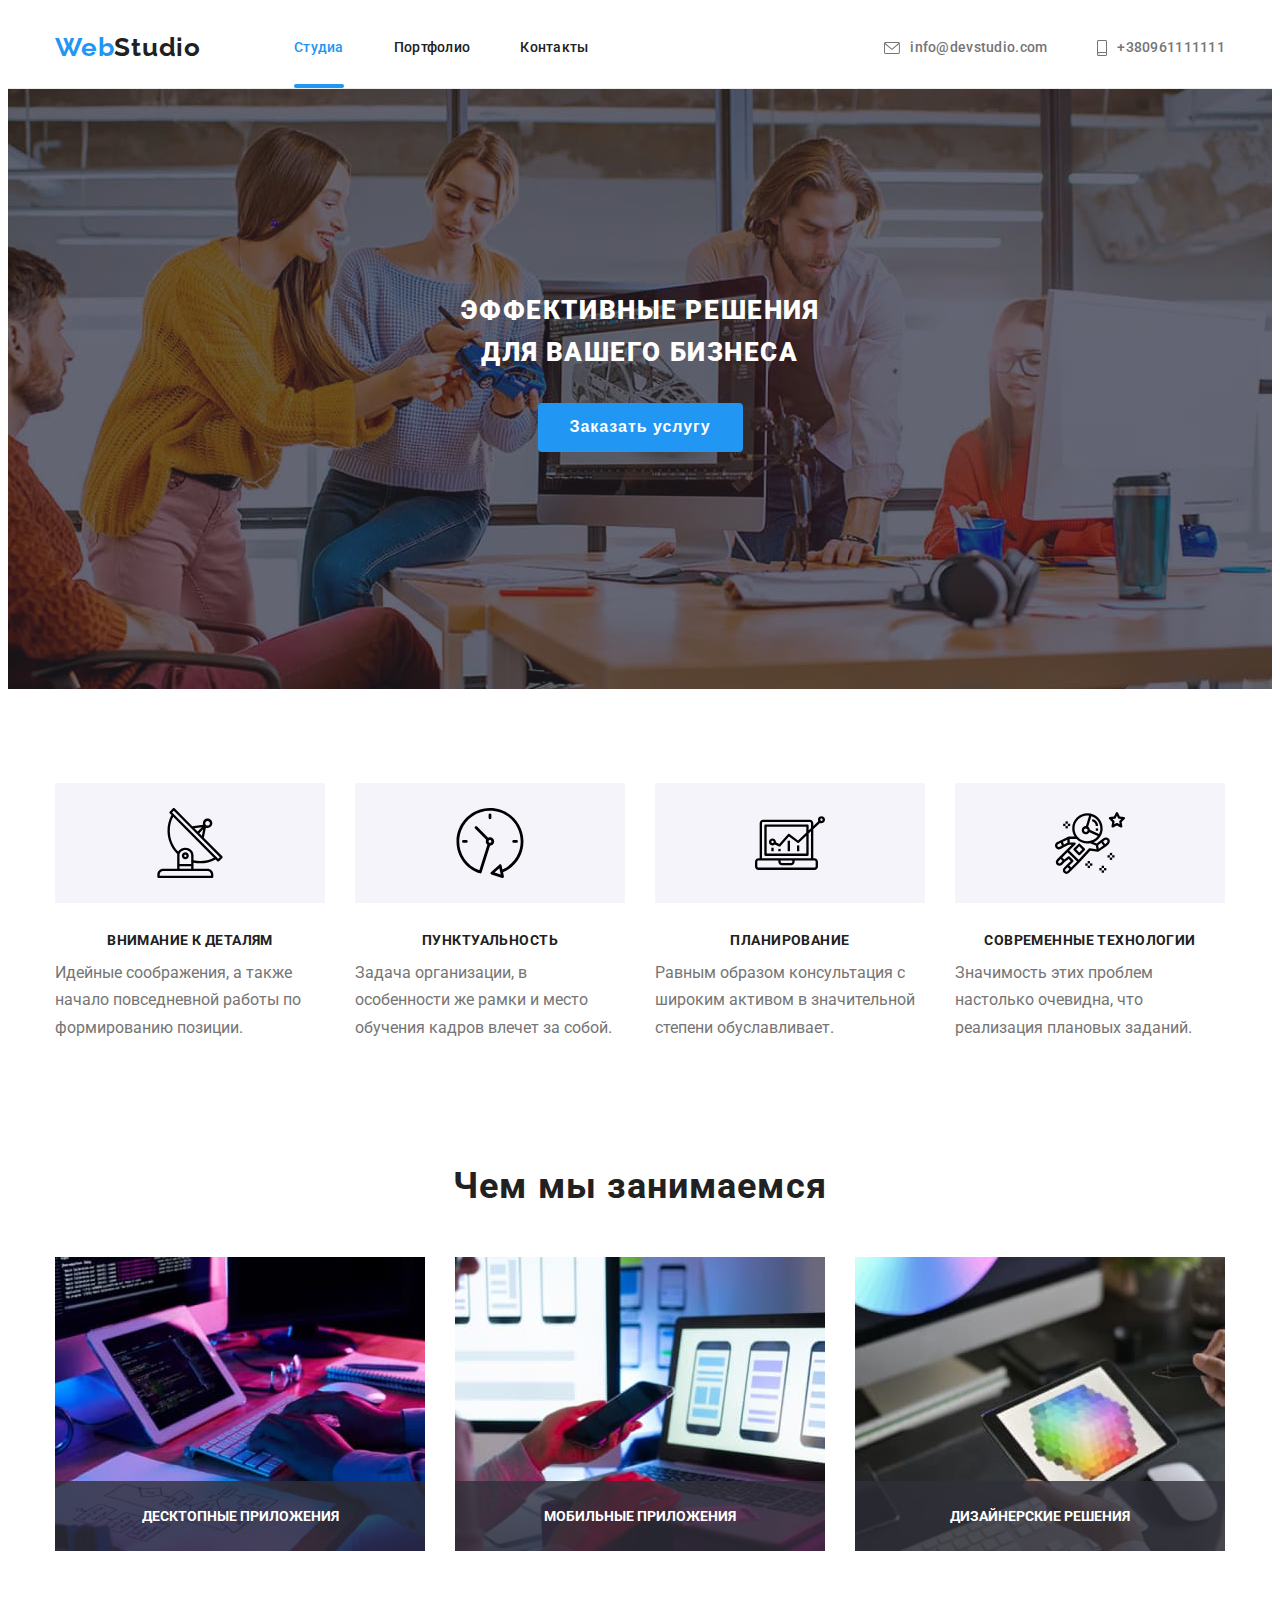
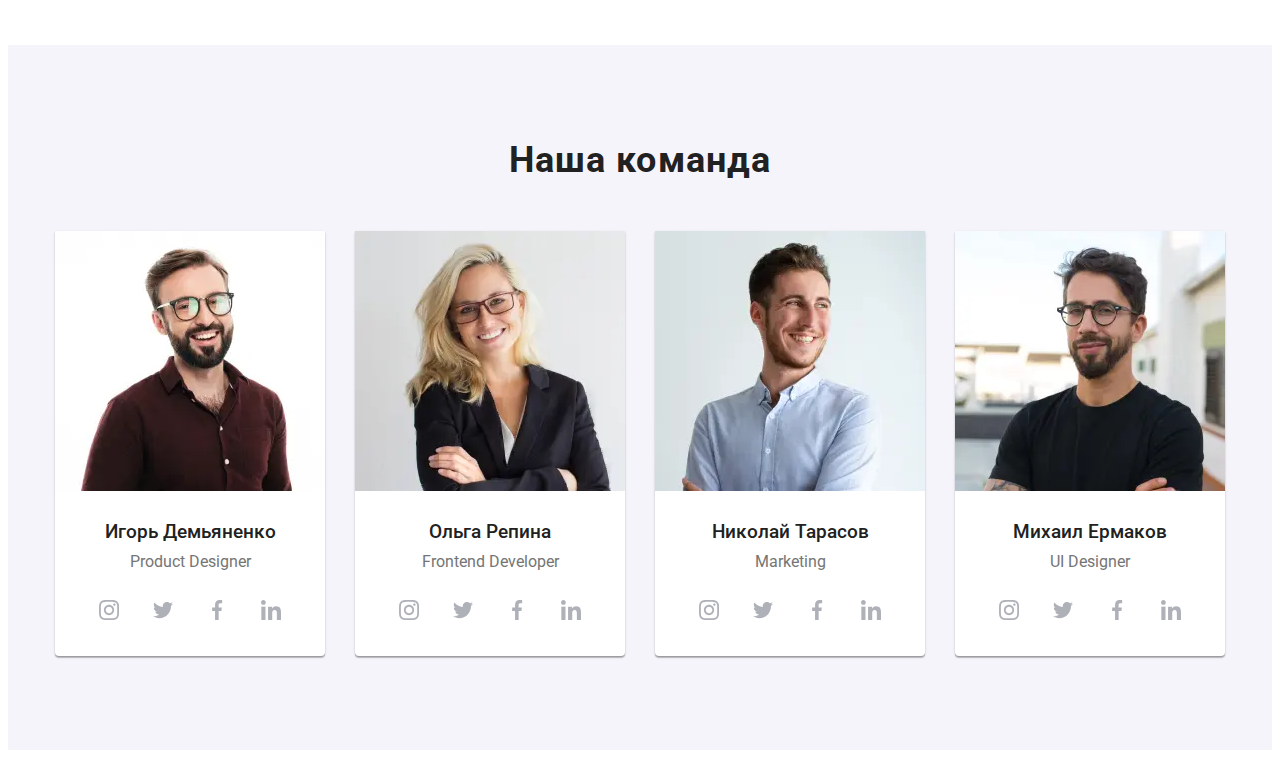
==== commit 5a55474b: "team done" ====
--- a/index.html
+++ b/index.html
@@ -211,23 +211,22 @@
         </div>
         </section>
     <!--OUR TEAM -->
-        <!-- <section class="employees-section">
+        <section class="employees-section">
             <div class="container">
                 <h2 class="title-theme-dark">Наша команда</h2>
             <ul class="employees list">
                 <li class="employees-card">
-                    <source media="(min-width: 1200px)" srcset='./img/desktop/team/designer.webp 1x, ./img/desktop/team/designer@2x.webp 2x' type="image/webp">
-
-                    <source srcset="./img/desktop/team/designer.jpg 1x, /img/desktop/team/designer.jpg@2x.jpg 2x" media="(min-width: 1200px)">
-
-                    <source media="(min-width: 768px)" srcset="./img/tablet/product-designer.webp 1x, ./img/tablet/product-designer@2x.webp 2x" type="image/webp">
-                    <source srcset="./img/tablet/product-designer.jpg 1x, ./img/tablet/product-designer@2x.jpg 2x" media="(min-width: 768px)">
-
-                    <source media="(max-width: 767px)" srcset="./img/mobile/product-designer.webp 1x, ./img/mobile/product-designer@2x.webp 2x" type="image/webp">
-                    <source srcset="./img/mobile/product-designer.jpg 1x, ./img/mobile/product-designer@2x.jpg 2x" media="(max-width: 767px)">
-                    
-                    <img class="employees-photo" src="./img/tablet/product-designer.jpg" alt="Product Designer">
-
+                    <picture>
+                        <source media="(min-width: 1200px)" srcset="./img/desktop/team/img-1.webp 1x, ./img/desktop/team/img-1@2x.webp 2x" type="image/webp">
+                        <source srcset="./img/desktop/team/img-1.jpg 1x, /img/desktop/team/img-1.jpg@2x.jpg 2x" media="(min-width: 1200px)">
+
+                        <source media="(min-width: 768px)" srcset="./img/tablet/img-1.webp 1x, ./img/tablet/img-1@2x.webp 2x" type="image/webp">
+                        <source srcset="./img/tablet/img-1.jpg 1x, ./img/tablet/img-1@2x.jpg 2x" media="(min-width: 768px)">
+    
+                        <source media="(max-width: 767px)" srcset="./img/mobile/img-1.webp 1x, ./img/mobile/img-1@2x.webp 2x" type="image/webp">
+                        <source srcset="./img/mobile/img-1.jpg 1x, ./img/mobile/img-1@2x.jpg 2x" media="(max-width: 767px)">
+                        <img class="employees-photo" src="./img/tablet/img-1.jpg" alt="Product Designer">
+                    </picture> 
                     <div class="employee-wrap">
                         <h3 class="employees-name">Игорь Демьяненко</h3>
                         <p class="employees-position" lang="en">Product Designer</p>
@@ -264,7 +263,17 @@
                     </div>
                 </li>
                 <li class="employees-card">
-                    <img class="employees-photo" src="./img/team/frontend.jpg" alt="Frontend Developer" width="270" height="260">
+                    <picture>
+                        <source media="(min-width: 1200px)" srcset="./img/desktop/team/img-2.webp 1x, ./img/desktop/team/img-2@2x.webp 2x" type="image/webp">
+                        <source srcset="./img/desktop/team/img-2.jpg 1x, /img/desktop/team/img-2.jpg@2x.jpg 2x" media="(min-width: 1200px)">
+
+                        <source media="(min-width: 768px)" srcset="./img/tablet/img-2.webp 1x, ./img/tablet/img-2@2x.webp 2x" type="image/webp">
+                        <source srcset="./img/tablet/img-2.jpg 1x, ./img/tablet/img-2@2x.jpg 2x" media="(min-width: 768px)">
+    
+                        <source media="(max-width: 767px)" srcset="./img/mobile/img-2.webp 1x, ./img/mobile/img-2@2x.webp 2x" type="image/webp">
+                        <source srcset="./img/mobile/img-2.jpg 1x, ./img/mobile/img-2@2x.jpg 2x" media="(max-width: 767px)">
+                        <img class="employees-photo" src="./img/team/img-2.jpg" alt="Frontend Developer">
+                    </picture> 
                     <div class="employee-wrap">
                         <h3 class="employees-name">Ольга Репина</h3>
                         <p class="employees-position" lang="en">Frontend Developer</p>
@@ -301,7 +310,17 @@
                     </div>
                 </li>
                 <li class="employees-card">
-                    <img class="employees-photo" src="./img/team/marketing.jpg" alt="Marketing" width="270" height="260">
+                    <picture>
+                        <source media="(min-width: 1200px)" srcset="./img/desktop/team/img-3.webp 1x, ./img/desktop/team/img-3@2x.webp 2x" type="image/webp">
+                        <source srcset="./img/desktop/team/img-3.jpg 1x, /img/desktop/team/img-3.jpg@2x.jpg 2x" media="(min-width: 1200px)">
+
+                        <source media="(min-width: 768px)" srcset="./img/tablet/img-3.webp 1x, ./img/tablet/img-3@2x.webp 2x" type="image/webp">
+                        <source srcset="./img/tablet/img-3.jpg 1x, ./img/tablet/img-3@2x.jpg 2x" media="(min-width: 768px)">
+    
+                        <source media="(max-width: 767px)" srcset="./img/mobile/img-3.webp 1x, ./img/mobile/img-3@2x.webp 2x" type="image/webp">
+                        <source srcset="./img/mobile/img-3.jpg 1x, ./img/mobile/img-3@2x.jpg 2x" media="(max-width: 767px)">
+                        <img class="employees-photo" src="./img/team/img-3.jpg" alt="Marketing">
+                    </picture> 
                     <div class="employee-wrap">
                         <h3 class="employees-name">Николай Тарасов</h3>
                         <p class="employees-position" lang="en">Marketing</p>
@@ -338,7 +357,17 @@
                     </div>
                 </li>
                 <li class="employees-card">
-                    <img class="employees-photo" src="./img/team/ui-designer.jpg" alt="UI Designer" width="270" height="260">
+                    <picture>
+                        <source media="(min-width: 1200px)" srcset="./img/desktop/team/img-4.webp 1x, ./img/desktop/team/img-4@2x.webp 2x" type="image/webp">
+                        <source srcset="./img/desktop/team/img-4.jpg 1x, /img/desktop/team/img-4.jpg@2x.jpg 2x" media="(min-width: 1200px)">
+
+                        <source media="(min-width: 768px)" srcset="./img/tablet/img-4.webp 1x, ./img/tablet/img-4@2x.webp 2x" type="image/webp">
+                        <source srcset="./img/tablet/img-4.jpg 1x, ./img/tablet/img-4@2x.jpg 2x" media="(min-width: 768px)">
+    
+                        <source media="(max-width: 767px)" srcset="./img/mobile/img-4.webp 1x, ./img/mobile/img-4@2x.webp 2x" type="image/webp">
+                        <source srcset="./img/mobile/img-4.jpg 1x, ./img/mobile/img-4@2x.jpg 2x" media="(max-width: 767px)">
+                        <img class="employees-photo" src="./img/team/img-4.jpg" alt="UI Designer">
+                    </picture> 
                     <div class="employee-wrap">
                         <h3 class="employees-name">Михаил Ермаков</h3>
                         <p class="employees-position" lang="en">UI Designer</p>
@@ -376,7 +405,7 @@
                 </li>
             </ul>
             </div>
-        </section> -->
+        </section>
  <!--END OUR TEAM -->
 
  <!--CLIENTS-->
--- a/css/main.min.css
+++ b/css/main.min.css
@@ -1,2 +1,2 @@
-:root{--primary-font-family: 'Roboto', sans-serif;--secondary-font-family: 'Raleway', sans-serif;--main-text-color:#212121;--second-text-color:#757575;--white-text-color: #FFFFFF;--accent-color: #2196F3;--accent-button-color: #188CE8;--background-color: #2F303A;--icon-color: #AFB1B8;--hero-gradient-color: rgba(47, 48, 58, 0.4);--background-color-icon: #F5F4FA;--second-backgrounf-color: rgba(255, 255, 255, 0.1);--timing-function: cubic-bezier(0.4, 0, 0.2, 1)}.visually-hidden{position:absolute;width:1px;height:1px;margin:-1px;border:0;padding:0;white-space:nowrap;clip-path:inset(100%);clip:rect(0 0 0 0);overflow:hidden}*{box-sizing:border-box}body{font-family:var(--primary-font-family);color:var(--main-text-color)}h1,h2,h3,h4,h5,h6,p{margin-top:0;margin-bottom:0}ul,ol{margin-top:0;margin-bottom:0;padding-left:0}img{display:block;max-width:100%;height:auto}address{font-style:normal}.list{list-style:none;padding:0}.link{text-decoration:none}.section{padding-top:60px;padding-bottom:60px}@media screen and (min-width: 1200px){.section{padding-top:94px;padding-bottom:94px}}.container{padding-left:15px;padding-right:15px}@media screen and (min-width: 480px){.container{width:480px;margin-left:auto;margin-right:auto}}@media screen and (min-width: 768px){.container{width:768px}}@media screen and (min-width: 1200px){.container{width:1200px}}.modal-button{position:absolute;display:flex;justify-content:center;align-items:center;width:30px;height:30px;top:8px;right:8px;border:1px solid rgba(0,0,0,0.1);border-radius:50px;background:var(--white-text-color)}.modal-button:hover,.modal-button:focus{fill:var(--accent-color)}@media screen and (max-width: 767px){.contact-links-list{display:none}}@media screen and (min-width: 768px){.contact-links-list{margin-left:auto}.contact-links-list-item:not(:last-child){margin-bottom:10px}.contact-links-list-link{display:flex;align-items:center;font-weight:500;font-size:14px;line-height:1.14;letter-spacing:0.02em;color:var(--second-text-color)}.contact-icon{margin-right:8px;fill:var(--second-text-color)}}@media screen and (min-width: 1200px){.contact-links-list{display:flex}.contact-links-list-item:not(:last-child){margin-right:50px;margin-bottom:0}.contact-icon{margin-right:10px;transition:fill 250ms var(--timing-function)}.contact-links-list-link:hover .contact-icon,.contact-links-list-link:focus .contact-icon{fill:var(--accent-color)}.contact-links-list-link{padding-top:32px;padding-bottom:32px;transition:color 250ms var(--timing-function)}.contact-links-list-link:hover,.contact-links-list-link:focus{color:var(--accent-color)}}.title{font-weight:bold;font-size:14px;line-height:1.14;letter-spacing:0.03em;text-transform:uppercase;color:var(--white-text-color);margin-bottom:20px;text-align:center}.title-theme-dark{margin-bottom:30px;font-weight:700;font-size:28px;line-height:1.17;text-align:center;letter-spacing:0.03em}@media screen and (min-width: 1200px){.title-theme-dark{font-size:36px;margin-bottom:50px}}.logo{color:var(--main-text-color);font-family:var(--secondary-font-family);font-weight:700;font-size:26px;line-height:1.2;letter-spacing:0.03em}.logo span{color:var(--accent-color)}.backdrop{position:fixed;top:0;left:0;width:100%;height:100%;background:rgba(0,0,0,0.2);transition:opacity 250ms var(--timing-function),visibility 250ms var(--timing-function)}.backdrop.is-hidden{opacity:0;pointer-events:none;visibility:hidden}.modal{position:absolute;top:50%;left:50%;transform:translate(-50%, -50%) scale(1);width:528px;min-height:581px;padding:40px;box-shadow:0px 1px 3px rgba(0,0,0,0.12),0px 1px 1px rgba(0,0,0,0.14),0px 2px 1px rgba(0,0,0,0.2);border-radius:4px;background-color:var(--white-text-color);transition:transform 250ms var(--timing-function)}.is-hidden .modal{transform:translate(-50%, -50%) scale(0.9)}@media screen and (max-width: 1199px){.modal{width:450px}}.modal-title{margin-bottom:12px;font-weight:700;font-size:20px;line-height:1.15;text-align:center;letter-spacing:0.03em;color:var(--main-text-color)}.contact-text{font-style:normal;font-weight:400;font-size:12px;line-height:1.16;letter-spacing:0.01em;color:var(--second-text-color)}.contact-form-input-wrapper{position:relative;display:block;margin-top:4px}.contact-form-label{display:block;margin-bottom:10px}.contact-form-label-feedback{display:block;margin-bottom:20px}.contact-form-input{width:100%;height:40px;padding-left:42px;border:1px solid rgba(33,33,33,0.2);border-radius:4px;transition:border-color 250ms var(--timing-function)}.contact-form-input:focus,.contact-form-input:hover{outline:none;border-color:var(--accent-color)}.contact-form-icon{display:block;top:50%;left:15px;transform:translateY(-50%);position:absolute;transition:fill 250ms var(--timing-function)}.contact-form-input:focus+.contact-form-icon,.contact-form-input:hover+.contact-form-icon{fill:var(--accent-color)}.contact-form-feedback{width:100%;height:120px;margin-top:4px;padding:12px 16px;resize:none;border:1px solid rgba(33,33,33,0.2);border-radius:4px;transition:border-color 250ms var(--timing-function)}.contact-form-feedback:focus,.contact-form-feedback:hover{outline:none;border-color:var(--accent-color)}.contact-form-feedback::placeholder{font-size:12px;line-height:1.16;letter-spacing:0.01em;color:var(--second-text-color)}.contact-form-checkbox-wrapper{margin-bottom:30px}.contact-form-checkbox-label{display:flex;align-items:center;color:var(--second-text-color);font-size:12px;line-height:1.71;letter-spacing:0.03em}.contact-form-checkbox:focus+.contact-form-checkbox-label::before{border:1px solid var(--main-text-color)}.contact-form-checkbox:checked+.contact-form-checkbox-label::before{background-image:url("../img/icon-check.svg");background-position:center;border-radius:2px}.contact-form-checkbox:focus+.contact-form-checkbox-label::before{border:1px solid var(--accent-color)}.contact-form-checkbox-label::before{display:inline-block;width:16px;height:15px;margin-right:9px;border:1px solid var(--main-text-color);cursor:pointer;content:""}@media screen and (min-width: 1200px){.contact-form-checkbox-label{font-size:14px}}.contact-form-submit-btn{display:block;margin:0 auto;padding:10px 55px;font-weight:700;font-size:16px;line-height:1.8;letter-spacing:0.06em;background-color:var(--accent-color);color:var(--white-text-color);border:0;border-radius:4px;cursor:pointer;transition:background-color 250ms var(--timing-function)}.contact-form-submit-btn:hover,.contact-form-submit-btn:focus{background-color:var(--accent-button-color)}.link-policy{color:var(--accent-color)}@media screen and (min-width: 1600px){.footer-second{margin-left:72px}}.footer-social-icon-list{display:flex}.footer-social-icon-list li:not(:last-child){margin-right:10px}.footer-social-icon-link{display:flex;justify-content:center;align-items:center;width:44px;height:44px;border-radius:50%;background-color:var(--second-backgrounf-color);transition:background-color 250ms var(--timing-function)}.footer-social-icon-link:hover,.footer-social-icon-link:focus{background-color:var(--accent-color)}@media screen and (min-width: 480px){.footer-social-icon-link{margin-bottom:60px}}.footer-social{fill:var(--white-text-color)}.footer-form{margin-left:auto}.footer-form-sing-up{display:flex}@media screen and (min-width: 480px){.footer-form-sing-up{flex-wrap:wrap;justify-content:center}}.footer-contact-form-input{padding:15px 16px;width:450px;margin-right:12px;color:var(--white-text-color);border:1px solid rgba(255,255,255,0.3);background-color:var(--background-color);box-sizing:border-box;border-radius:4px}.footer-contact-form-input::placeholder{color:rgba(255,255,255,0.6)}@media screen and (min-width: 480px){.footer-contact-form-input{margin-bottom:20px}}@media screen and (min-width: 1600px){.footer-contact-form-input{min-width:385px}}.sign-up-icon{margin-left:10px}.footer-contact-form-submit-btn{display:flex;align-items:center;text-align:center;padding:10px 32px;font-weight:700;font-size:16px;line-height:1.8;letter-spacing:0.06em;background-color:var(--accent-color);color:var(--white-text-color);border:0;border-radius:4px;cursor:pointer;transition:background-color 250ms var(--timing-function)}.footer-contact-form-submit-btn::before{background-image:url("../img/icon-check.svg")}.footer-contact-form-submit-btn:hover,.footer-contact-form-submit-btn:focus{background-color:var(--accent-button-color)}@media screen and (max-width: 768px){.mobile-menu-btn{background-color:transparent;border:none;padding:0;line-height:0}.mobile-menu{position:absolute;top:0;right:0;width:100%;height:100vh;overflow:auto;opacity:0;visibility:hidden;pointer-events:none;background-color:var(--white-text-color);transition:opacity 250ms var(--timing-function),visibility 250ms var(--timing-function)}.mobile-menu.is-open{opacity:1;visibility:visible;pointer-events:auto}.mobile-menu-btn__icon{transition:fill 250ms var(--timing-function)}.mobile-menu-btn__icon:hover,.mobile-menu-btn__icon:focus{fill:var(--accent-color);cursor:pointer}.mobile-menu_close-btn{position:absolute;top:15px;right:15px;background-color:transparent;border:none;padding:0;line-height:0;transition:fill 250ms var(--timing-function)}.mobile-menu_close-btn:hover,.mobile-menu_close-btn:focus{fill:var(--accent-color);cursor:pointer}.mobile-menu_container{position:relative;display:flex;flex-direction:column;padding-top:48px;padding-bottom:48px;height:100vh}.mobile-wrapper{margin-top:auto}.mobile-menu_nav-item:not(:last-child){margin-bottom:32px}.mobile-menu_nav-link{font-weight:500;font-size:40px;line-height:1.17;text-align:center;letter-spacing:0.02em;color:var(--main-text-color)}a.current{color:var(--accent-color)}.mobile-menu_contact-list{margin-bottom:64px}.mobile-menu_contact-item:not(:last-child){margin-bottom:32px}.mobile-menu_contact-link{font-weight:500;letter-spacing:0.02em}.mobile-menu__contact-link_tel{font-size:34px;line-height:1.17;color:var(--accent-color)}.mobile-menu__contact-link_mail{font-size:24px;line-height:28px;color:var(--second-text-color);transition:color 250ms var(--timing-function)}.mobile-menu__contact-link_mail:hover,.mobile-menu__contact-link_mail:focus{color:var(--accent-color)}.mobile-menu_social-list{display:flex}.mobile-menu_social-link{font-weight:500;font-size:18px;line-height:1.122;letter-spacing:0.02em;color:var(--accent-color)}.mobile-menu_social-item:not(:last-child){border-right:1px solid rgba(33,33,33,0.2);padding-right:10px}.mobile-menu_social-item:not(:first-child){padding-left:10px}}@media screen and (min-width: 768px){.mobile-menu{display:none}.mobile-menu-btn{display:none}}.header-container{display:flex;align-items:center}@media screen and (max-width: 767px){.header-container{justify-content:space-between}}.header{border-bottom:1px solid #ECECEC}@media screen and (max-width: 767px){.header{position:relative;padding-top:10px;padding-bottom:10px}}@media screen and (max-width: 767px){.navigation{display:none}}@media screen and (min-width: 768px){.navigation{margin-left:88px}}@media screen and (min-width: 1200px){.navigation{margin-left:93px}}@media screen and (min-width: 768px){.nav-list{display:flex}}.nav-list-link{position:relative}@media screen and (min-width: 768px){.nav-list-link{display:block;padding-top:32px;padding-bottom:32px;font-family:var(--primary-font-family);font-weight:500;font-size:14px;line-height:1.14;letter-spacing:0.02em;color:var(--main-text-color);transition:color 250ms var(--timing-function)}}.nav-list-link:hover,.nav-list-link:focus{color:var(--accent-color)}.nav-list-link::after{content:" ";position:absolute;left:0;bottom:0;display:block;width:100%;height:4px;background-color:var(--accent-color);border-radius:2px;opacity:0}.nav-list-item:not(:last-child){margin-right:50px}.navigation a.current{color:var(--accent-color)}.current:after{opacity:1}.hero{height:400px;margin-right:auto;margin-left:auto;padding-top:118px;padding-bottom:118px;background-image:linear-gradient(to right, var(--hero-gradient-color), var(--hero-gradient-color)),url("/img/mobile/header-img.jpg");background-repeat:no-repeat;background-size:cover;background-position:center;background-color:var(--background-color);font-family:var(--primary-font-family)}@media (min-device-pixel-ratio: 2), (-webkit-min-device-pixel-ratio: 2), (min-resolution: 192dpi), (min-resolution: 2dppx){.hero{background-image:linear-gradient(to right, var(--hero-gradient-color), var(--hero-gradient-color)),url("/img/mobile/header-img@2x.jpg")}}@media screen and (min-width: 768px){.hero{background-image:linear-gradient(to right, var(--hero-gradient-color), var(--hero-gradient-color)),url("/img/tablet/header-img.jpg")}}@media screen and (min-width: 768px) and (min-device-pixel-ratio: 2), screen and (min-width: 768px) and (-webkit-min-device-pixel-ratio: 2), screen and (min-width: 768px) and (min-resolution: 192dpi), screen and (min-width: 768px) and (min-resolution: 2dppx){.hero{background-image:linear-gradient(to right, var(--hero-gradient-color), var(--hero-gradient-color)),url("/img/tablet/header-img@2x.jpg")}}@media screen and (min-width: 1200px){.hero{max-width:1600px;height:600px;padding-top:200px;padding-bottom:200px;background-image:linear-gradient(to right, var(--hero-gradient-color), var(--hero-gradient-color)),url("/img/desktop/bg-hero.jpg")}}@media screen and (min-width: 1200px) and (min-device-pixel-ratio: 2), screen and (min-width: 1200px) and (-webkit-min-device-pixel-ratio: 2), screen and (min-width: 1200px) and (min-resolution: 192dpi), screen and (min-width: 1200px) and (min-resolution: 2dppx){.hero{background-image:linear-gradient(to right, var(--hero-gradient-color), var(--hero-gradient-color)),url("/img/desktop/bg-hero@2x.jpg")}}@media screen and (min-width: 1200px){.hero-title{width:696px;font-size:44px;line-height:1.5}}.hero-title{width:360px;margin:0px auto;margin-bottom:30px;font-weight:900;letter-spacing:0.06em;font-size:26px;line-height:1.62;color:var(--white-text-color);text-transform:uppercase;text-align:center}.hero-button{display:block;margin:0 auto;padding:10px 32px;font-weight:700;font-size:16px;line-height:1.8;letter-spacing:0.06em;background-color:var(--accent-color);color:var(--white-text-color);border:0;border-radius:4px;cursor:pointer;transition:background-color 250ms var(--timing-function)}.hero-button:hover,.hero-button:focus{background-color:var(--accent-button-color)}.about{padding-bottom:60px;padding-top:60px}.about-item:not(:last-child){margin-bottom:30px}.wrap-about-icon{display:flex;justify-content:center;align-items:center;margin-bottom:30px;height:120px;background-color:var(--background-color-icon)}.about-item-title{margin-bottom:10px;font-weight:700;font-size:14px;letter-spacing:0.03em;line-height:1.14;text-transform:uppercase;text-align:center}.about-text-item{line-height:1.71;color:var(--second-text-color)}@media screen and (min-width: 768px){.about-list{display:flex;flex-wrap:wrap;margin-top:-30px;margin-left:-30px}.about-item{flex-basis:calc((100% - 2*30px) / 2);margin-top:30px;margin-left:30px}}@media screen and (min-width: 1200px){.about{padding-top:94px;padding-bottom:94px}.about-item{flex-basis:calc((100% - 120px) / 4)}}@media screen and (max-width: 1200px){.section-service{display:none}}.section-service{padding-bottom:94px}.work-gallery-list{display:flex;flex-wrap:wrap}.work-gallery-item{position:relative}.work-gallery-item:not(:last-child){margin-right:30px}.gallery-title{position:absolute;left:0;bottom:0;width:100%;margin:0;padding:27px 10px;font-size:14px;line-height:1.15;text-align:center;text-transform:uppercase;color:var(--white-text-color);background-color:rgba(47,48,58,0.8)}.employees-section{background:var(--background-color-icon);padding-top:60px;padding-bottom:60px}.employees-card{background:var(--white-text-color);box-shadow:0px 1px 3px rgba(0,0,0,0.12),0px 1px 1px rgba(0,0,0,0.14),0px 2px 1px rgba(0,0,0,0.2);border-radius:0px 0px 4px 4px}.employees-card:not(:last-child){margin-bottom:30px}.employees-name{margin-bottom:10px;font-weight:500}.employee-wrap{padding:30px 20px 24px;text-align:center;font-size:16px;line-height:1.18}.employees-position{margin-bottom:16px;color:var(--second-text-color)}.social-list{display:flex;justify-content:center}.social-icon-link{display:flex;justify-content:center;align-items:center;width:44px;height:44px;border-radius:50%;transition:background-color 250ms var(--timing-function)}.social-icon-link:hover,.social-icon-link:focus{background-color:var(--accent-color)}.social-icon-item:not(:last-child){margin-right:10px}.social-icon{fill:var(--icon-color);transition:fill 250ms var(--timing-function)}.social-icon-link:hover .social-icon,.social-icon-link:focus .social-icon{fill:var(--white-text-color)}.clients{padding-top:60px;padding-bottom:60px}@media screen and (min-width: 1600px){.clients{padding-top:94px;padding-bottom:94px}}.clients-list{display:flex}@media screen and (max-width: 480px){.clients-list{flex-wrap:wrap;margin:-15px}}@media screen and (min-width: 480px){.clients-list-item{flex-basis:calc((100% - 2 * 30px) / 2);margin:15px;width:226px;height:92px}}@media screen and (min-width: 768px){.clients-list-item{flex-basis:calc((100% - 3 * 30px) / 3);width:210;height:92px}}@media screen and (min-width: 1600px){.clients-list-item{width:170px;height:92px}.clients-list-item:not(:last-child){margin-right:30px}}.clients-icon-link{width:100%;height:100%;border:1px solid var(--icon-color);border-radius:4px;display:flex;justify-content:center;align-items:center;transition:border 250ms var(--timing-function)}.clients-icon-link:hover,.clients-icon-link:focus{border:1px solid var(--accent-color)}.client-icon{width:106px;height:60px;fill:var(--icon-color);transition:fill 250ms var(--timing-function)}.clients-icon-link:hover .client-icon,.clients-icon-link:focus .client-icon{fill:var(--accent-color)}.footer{background-color:var(--background-color);padding:60px 0}.footer-container{display:flex}@media screen and (min-width: 1600px){.footer-container{align-items:baseline}}.footer-main{margin-bottom:60px}@media screen and (min-width: 1600px){.footer-main{margin-bottom:0}}.footer-logo{display:inline-block;font-family:var(--secondary-font-family);font-weight:700;font-size:26px;line-height:1.19;letter-spacing:0.03em;color:var(--white-text-color);margin-bottom:20px}.footer-logo span{color:var(--accent-color)}.contact-info{font-style:normal}.contact-info-list-item{font-size:14px;line-height:1.71;letter-spacing:0.03em;text-align:center}.contact-info-list-item:not(:last-child){margin-bottom:8px}.address-info{color:var(--white-text-color)}.contact-list-link{color:rgba(255,255,255,0.6);transition:color 250ms var(--timing-function)}.contact-list-link:hover,.contact-list-link:focus{color:var(--accent-color)}.contact-list-link li:not(:last-child){margin-bottom:9px}.hero-portfolio-buttom{padding-top:94px;padding-bottom:94px}.filter-list{display:flex;justify-content:center;margin-bottom:50px}.filter-list_btn{padding:6px 22px;background-color:#F5F4FA;font-weight:500;font-size:16px;line-height:1.6;cursor:pointer;border:none;border-radius:4px;color:var(--main-text-color);transition:background-color 250ms var(--timing-function),color 250ms var(--timing-function),box-shadow 250ms var(--timing-function)}.filter-list_btn:hover,.filter-list_btn:focus{background-color:var(--accent-color);color:var(--white-text-color);box-shadow:0px 3px 1px rgba(0,0,0,0.1),0px 1px 2px rgba(0,0,0,0.08),0px 2px 2px rgba(0,0,0,0.12)}.filter-list_item:not(:last-child){margin-right:8px}.project-list{display:flex;flex-wrap:wrap;margin:-15px}.project-list-item{background:var(--white-text-color);margin:15px}.project-image{position:relative;overflow:hidden}.project-action{position:absolute;top:0;left:0;width:100%;height:100%;padding:63px 24px;background-color:var(--accent-color);opacity:0.9;transform:translateY(100%);transition:transform 250ms var(--timing-function)}.project-list-link:hover .project-action,.project-list-link:focus .project-action{transform:translateY(0)}.project-description{font-size:18px;line-height:1.56;color:var(--white-text-color)}.project-list-link{display:block;transition:box-shadow 250ms var(--timing-function)}.project-list-link:hover,.project-list-link:focus{box-shadow:0px 1px 1px rgba(0,0,0,0.12),0px 4px 4px rgba(0,0,0,0.06),1px 4px 6px rgba(0,0,0,0.16)}.project-wrapp{padding:20px 24px;border:1px solid #EEEEEE;border-top:none}.project-title{margin-top:0;margin-bottom:4px;color:var(--main-text-color);font-weight:700;font-size:18px;line-height:2;letter-spacing:0.06em}.project-text{font-size:16px;line-height:1.187;letter-spacing:0.03em;color:var(--second-text-color)}
+:root{--primary-font-family: 'Roboto', sans-serif;--secondary-font-family: 'Raleway', sans-serif;--main-text-color:#212121;--second-text-color:#757575;--white-text-color: #FFFFFF;--accent-color: #2196F3;--accent-button-color: #188CE8;--background-color: #2F303A;--icon-color: #AFB1B8;--hero-gradient-color: rgba(47, 48, 58, 0.4);--background-color-icon: #F5F4FA;--second-backgrounf-color: rgba(255, 255, 255, 0.1);--timing-function: cubic-bezier(0.4, 0, 0.2, 1)}.visually-hidden{position:absolute;width:1px;height:1px;margin:-1px;border:0;padding:0;white-space:nowrap;clip-path:inset(100%);clip:rect(0 0 0 0);overflow:hidden}*{box-sizing:border-box}body{font-family:var(--primary-font-family);color:var(--main-text-color)}h1,h2,h3,h4,h5,h6,p{margin-top:0;margin-bottom:0}ul,ol{margin-top:0;margin-bottom:0;padding-left:0}img{display:block;max-width:100%;height:auto}address{font-style:normal}.list{list-style:none;padding:0}.link{text-decoration:none}.section{padding-top:60px;padding-bottom:60px}@media screen and (min-width: 1200px){.section{padding-top:94px;padding-bottom:94px}}.container{padding-left:15px;padding-right:15px}@media screen and (min-width: 480px){.container{width:480px;margin-left:auto;margin-right:auto}}@media screen and (min-width: 768px){.container{width:768px}}@media screen and (min-width: 1200px){.container{width:1200px}}.modal-button{position:absolute;display:flex;justify-content:center;align-items:center;width:30px;height:30px;top:8px;right:8px;border:1px solid rgba(0,0,0,0.1);border-radius:50px;background:var(--white-text-color)}.modal-button:hover,.modal-button:focus{fill:var(--accent-color)}@media screen and (max-width: 767px){.contact-links-list{display:none}}@media screen and (min-width: 768px){.contact-links-list{margin-left:auto}.contact-links-list-item:not(:last-child){margin-bottom:10px}.contact-links-list-link{display:flex;align-items:center;font-weight:500;font-size:14px;line-height:1.14;letter-spacing:0.02em;color:var(--second-text-color)}.contact-icon{margin-right:8px;fill:var(--second-text-color)}}@media screen and (min-width: 1200px){.contact-links-list{display:flex}.contact-links-list-item:not(:last-child){margin-right:50px;margin-bottom:0}.contact-icon{margin-right:10px;transition:fill 250ms var(--timing-function)}.contact-links-list-link:hover .contact-icon,.contact-links-list-link:focus .contact-icon{fill:var(--accent-color)}.contact-links-list-link{padding-top:32px;padding-bottom:32px;transition:color 250ms var(--timing-function)}.contact-links-list-link:hover,.contact-links-list-link:focus{color:var(--accent-color)}}.title{font-weight:bold;font-size:14px;line-height:1.14;letter-spacing:0.03em;text-transform:uppercase;color:var(--white-text-color);margin-bottom:20px;text-align:center}.title-theme-dark{margin-bottom:30px;font-weight:700;font-size:28px;line-height:1.17;text-align:center;letter-spacing:0.03em}@media screen and (min-width: 1200px){.title-theme-dark{font-size:36px;margin-bottom:50px}}.logo{color:var(--main-text-color);font-family:var(--secondary-font-family);font-weight:700;font-size:26px;line-height:1.2;letter-spacing:0.03em}.logo span{color:var(--accent-color)}.backdrop{position:fixed;top:0;left:0;width:100%;height:100%;background:rgba(0,0,0,0.2);transition:opacity 250ms var(--timing-function),visibility 250ms var(--timing-function)}.backdrop.is-hidden{opacity:0;pointer-events:none;visibility:hidden}.modal{position:absolute;top:50%;left:50%;transform:translate(-50%, -50%) scale(1);width:528px;min-height:581px;padding:40px;box-shadow:0px 1px 3px rgba(0,0,0,0.12),0px 1px 1px rgba(0,0,0,0.14),0px 2px 1px rgba(0,0,0,0.2);border-radius:4px;background-color:var(--white-text-color);transition:transform 250ms var(--timing-function)}.is-hidden .modal{transform:translate(-50%, -50%) scale(0.9)}@media screen and (max-width: 1199px){.modal{width:450px}}.modal-title{margin-bottom:12px;font-weight:700;font-size:20px;line-height:1.15;text-align:center;letter-spacing:0.03em;color:var(--main-text-color)}.contact-text{font-style:normal;font-weight:400;font-size:12px;line-height:1.16;letter-spacing:0.01em;color:var(--second-text-color)}.contact-form-input-wrapper{position:relative;display:block;margin-top:4px}.contact-form-label{display:block;margin-bottom:10px}.contact-form-label-feedback{display:block;margin-bottom:20px}.contact-form-input{width:100%;height:40px;padding-left:42px;border:1px solid rgba(33,33,33,0.2);border-radius:4px;transition:border-color 250ms var(--timing-function)}.contact-form-input:focus,.contact-form-input:hover{outline:none;border-color:var(--accent-color)}.contact-form-icon{display:block;top:50%;left:15px;transform:translateY(-50%);position:absolute;transition:fill 250ms var(--timing-function)}.contact-form-input:focus+.contact-form-icon,.contact-form-input:hover+.contact-form-icon{fill:var(--accent-color)}.contact-form-feedback{width:100%;height:120px;margin-top:4px;padding:12px 16px;resize:none;border:1px solid rgba(33,33,33,0.2);border-radius:4px;transition:border-color 250ms var(--timing-function)}.contact-form-feedback:focus,.contact-form-feedback:hover{outline:none;border-color:var(--accent-color)}.contact-form-feedback::placeholder{font-size:12px;line-height:1.16;letter-spacing:0.01em;color:var(--second-text-color)}.contact-form-checkbox-wrapper{margin-bottom:30px}.contact-form-checkbox-label{display:flex;align-items:center;color:var(--second-text-color);font-size:12px;line-height:1.71;letter-spacing:0.03em}.contact-form-checkbox:focus+.contact-form-checkbox-label::before{border:1px solid var(--main-text-color)}.contact-form-checkbox:checked+.contact-form-checkbox-label::before{background-image:url("../img/icon-check.svg");background-position:center;border-radius:2px}.contact-form-checkbox:focus+.contact-form-checkbox-label::before{border:1px solid var(--accent-color)}.contact-form-checkbox-label::before{display:inline-block;width:16px;height:15px;margin-right:9px;border:1px solid var(--main-text-color);cursor:pointer;content:""}@media screen and (min-width: 1200px){.contact-form-checkbox-label{font-size:14px}}.contact-form-submit-btn{display:block;margin:0 auto;padding:10px 55px;font-weight:700;font-size:16px;line-height:1.8;letter-spacing:0.06em;background-color:var(--accent-color);color:var(--white-text-color);border:0;border-radius:4px;cursor:pointer;transition:background-color 250ms var(--timing-function)}.contact-form-submit-btn:hover,.contact-form-submit-btn:focus{background-color:var(--accent-button-color)}.link-policy{color:var(--accent-color)}@media screen and (min-width: 1600px){.footer-second{margin-left:72px}}.footer-social-icon-list{display:flex}.footer-social-icon-list li:not(:last-child){margin-right:10px}.footer-social-icon-link{display:flex;justify-content:center;align-items:center;width:44px;height:44px;border-radius:50%;background-color:var(--second-backgrounf-color);transition:background-color 250ms var(--timing-function)}.footer-social-icon-link:hover,.footer-social-icon-link:focus{background-color:var(--accent-color)}@media screen and (min-width: 480px){.footer-social-icon-link{margin-bottom:60px}}.footer-social{fill:var(--white-text-color)}.footer-form{margin-left:auto}.footer-form-sing-up{display:flex}@media screen and (min-width: 480px){.footer-form-sing-up{flex-wrap:wrap;justify-content:center}}.footer-contact-form-input{padding:15px 16px;width:450px;margin-right:12px;color:var(--white-text-color);border:1px solid rgba(255,255,255,0.3);background-color:var(--background-color);box-sizing:border-box;border-radius:4px}.footer-contact-form-input::placeholder{color:rgba(255,255,255,0.6)}@media screen and (min-width: 480px){.footer-contact-form-input{margin-bottom:20px}}@media screen and (min-width: 1600px){.footer-contact-form-input{min-width:385px}}.sign-up-icon{margin-left:10px}.footer-contact-form-submit-btn{display:flex;align-items:center;text-align:center;padding:10px 32px;font-weight:700;font-size:16px;line-height:1.8;letter-spacing:0.06em;background-color:var(--accent-color);color:var(--white-text-color);border:0;border-radius:4px;cursor:pointer;transition:background-color 250ms var(--timing-function)}.footer-contact-form-submit-btn::before{background-image:url("../img/icon-check.svg")}.footer-contact-form-submit-btn:hover,.footer-contact-form-submit-btn:focus{background-color:var(--accent-button-color)}@media screen and (max-width: 768px){.mobile-menu-btn{background-color:transparent;border:none;padding:0;line-height:0}.mobile-menu{position:absolute;top:0;right:0;width:100%;height:100vh;overflow:auto;opacity:0;visibility:hidden;pointer-events:none;background-color:var(--white-text-color);transition:opacity 250ms var(--timing-function),visibility 250ms var(--timing-function)}.mobile-menu.is-open{opacity:1;visibility:visible;pointer-events:auto}.mobile-menu-btn__icon{transition:fill 250ms var(--timing-function)}.mobile-menu-btn__icon:hover,.mobile-menu-btn__icon:focus{fill:var(--accent-color);cursor:pointer}.mobile-menu_close-btn{position:absolute;top:15px;right:15px;background-color:transparent;border:none;padding:0;line-height:0;transition:fill 250ms var(--timing-function)}.mobile-menu_close-btn:hover,.mobile-menu_close-btn:focus{fill:var(--accent-color);cursor:pointer}.mobile-menu_container{position:relative;display:flex;flex-direction:column;padding-top:48px;padding-bottom:48px;height:100vh}.mobile-wrapper{margin-top:auto}.mobile-menu_nav-item:not(:last-child){margin-bottom:32px}.mobile-menu_nav-link{font-weight:500;font-size:40px;line-height:1.17;text-align:center;letter-spacing:0.02em;color:var(--main-text-color)}a.current{color:var(--accent-color)}.mobile-menu_contact-list{margin-bottom:64px}.mobile-menu_contact-item:not(:last-child){margin-bottom:32px}.mobile-menu_contact-link{font-weight:500;letter-spacing:0.02em}.mobile-menu__contact-link_tel{font-size:34px;line-height:1.17;color:var(--accent-color)}.mobile-menu__contact-link_mail{font-size:24px;line-height:28px;color:var(--second-text-color);transition:color 250ms var(--timing-function)}.mobile-menu__contact-link_mail:hover,.mobile-menu__contact-link_mail:focus{color:var(--accent-color)}.mobile-menu_social-list{display:flex}.mobile-menu_social-link{font-weight:500;font-size:18px;line-height:1.122;letter-spacing:0.02em;color:var(--accent-color)}.mobile-menu_social-item:not(:last-child){border-right:1px solid rgba(33,33,33,0.2);padding-right:10px}.mobile-menu_social-item:not(:first-child){padding-left:10px}}@media screen and (min-width: 768px){.mobile-menu{display:none}.mobile-menu-btn{display:none}}.header-container{display:flex;align-items:center}@media screen and (max-width: 767px){.header-container{justify-content:space-between}}.header{border-bottom:1px solid #ECECEC}@media screen and (max-width: 767px){.header{position:relative;padding-top:10px;padding-bottom:10px}}@media screen and (max-width: 767px){.navigation{display:none}}@media screen and (min-width: 768px){.navigation{margin-left:88px}}@media screen and (min-width: 1200px){.navigation{margin-left:93px}}@media screen and (min-width: 768px){.nav-list{display:flex}}.nav-list-link{position:relative}@media screen and (min-width: 768px){.nav-list-link{display:block;padding-top:32px;padding-bottom:32px;font-family:var(--primary-font-family);font-weight:500;font-size:14px;line-height:1.14;letter-spacing:0.02em;color:var(--main-text-color);transition:color 250ms var(--timing-function)}}.nav-list-link:hover,.nav-list-link:focus{color:var(--accent-color)}.nav-list-link::after{content:" ";position:absolute;left:0;bottom:0;display:block;width:100%;height:4px;background-color:var(--accent-color);border-radius:2px;opacity:0}.nav-list-item:not(:last-child){margin-right:50px}.navigation a.current{color:var(--accent-color)}.current:after{opacity:1}.hero{height:400px;margin-right:auto;margin-left:auto;padding-top:118px;padding-bottom:118px;background-image:linear-gradient(to right, var(--hero-gradient-color), var(--hero-gradient-color)),url("/img/mobile/header-img.jpg");background-repeat:no-repeat;background-size:cover;background-position:center;background-color:var(--background-color);font-family:var(--primary-font-family)}@media (min-device-pixel-ratio: 2), (-webkit-min-device-pixel-ratio: 2), (min-resolution: 192dpi), (min-resolution: 2dppx){.hero{background-image:linear-gradient(to right, var(--hero-gradient-color), var(--hero-gradient-color)),url("/img/mobile/header-img@2x.jpg")}}@media screen and (min-width: 768px){.hero{background-image:linear-gradient(to right, var(--hero-gradient-color), var(--hero-gradient-color)),url("/img/tablet/header-img.jpg")}}@media screen and (min-width: 768px) and (min-device-pixel-ratio: 2), screen and (min-width: 768px) and (-webkit-min-device-pixel-ratio: 2), screen and (min-width: 768px) and (min-resolution: 192dpi), screen and (min-width: 768px) and (min-resolution: 2dppx){.hero{background-image:linear-gradient(to right, var(--hero-gradient-color), var(--hero-gradient-color)),url("/img/tablet/header-img@2x.jpg")}}@media screen and (min-width: 1200px){.hero{max-width:1600px;height:600px;padding-top:200px;padding-bottom:200px;background-image:linear-gradient(to right, var(--hero-gradient-color), var(--hero-gradient-color)),url("/img/desktop/bg-hero.jpg")}}@media screen and (min-width: 1200px) and (min-device-pixel-ratio: 2), screen and (min-width: 1200px) and (-webkit-min-device-pixel-ratio: 2), screen and (min-width: 1200px) and (min-resolution: 192dpi), screen and (min-width: 1200px) and (min-resolution: 2dppx){.hero{background-image:linear-gradient(to right, var(--hero-gradient-color), var(--hero-gradient-color)),url("/img/desktop/bg-hero@2x.jpg")}}@media screen and (min-width: 1200px){.hero-title{width:696px;font-size:44px;line-height:1.5}}.hero-title{width:360px;margin:0px auto;margin-bottom:30px;font-weight:900;letter-spacing:0.06em;font-size:26px;line-height:1.62;color:var(--white-text-color);text-transform:uppercase;text-align:center}.hero-button{display:block;margin:0 auto;padding:10px 32px;font-weight:700;font-size:16px;line-height:1.8;letter-spacing:0.06em;background-color:var(--accent-color);color:var(--white-text-color);border:0;border-radius:4px;cursor:pointer;transition:background-color 250ms var(--timing-function)}.hero-button:hover,.hero-button:focus{background-color:var(--accent-button-color)}.about{padding-bottom:60px;padding-top:60px}.about-item:not(:last-child){margin-bottom:30px}.wrap-about-icon{display:flex;justify-content:center;align-items:center;margin-bottom:30px;height:120px;background-color:var(--background-color-icon)}.about-item-title{margin-bottom:10px;font-weight:700;font-size:14px;letter-spacing:0.03em;line-height:1.14;text-transform:uppercase;text-align:center}.about-text-item{line-height:1.71;color:var(--second-text-color)}@media screen and (min-width: 768px){.about-list{display:flex;flex-wrap:wrap;margin-top:-30px;margin-left:-30px}.about-item{flex-basis:calc((100% - 2*30px) / 2);margin-top:30px;margin-left:30px}}@media screen and (min-width: 1200px){.about{padding-top:94px;padding-bottom:94px}.about-item{flex-basis:calc((100% - 120px) / 4)}}@media screen and (max-width: 1200px){.section-service{display:none}}.section-service{padding-bottom:94px}.work-gallery-list{display:flex;flex-wrap:wrap}.work-gallery-item{position:relative}.work-gallery-item:not(:last-child){margin-right:30px}.gallery-title{position:absolute;left:0;bottom:0;width:100%;margin:0;padding:27px 10px;font-size:14px;line-height:1.15;text-align:center;text-transform:uppercase;color:var(--white-text-color);background-color:rgba(47,48,58,0.8)}.employees-section{background:var(--background-color-icon);padding-top:60px;padding-bottom:60px}.employees-card{background:var(--white-text-color);box-shadow:0px 1px 3px rgba(0,0,0,0.12),0px 1px 1px rgba(0,0,0,0.14),0px 2px 1px rgba(0,0,0,0.2);border-radius:0px 0px 4px 4px}.employees-name{margin-bottom:10px;font-weight:500}.employee-wrap{padding:30px 20px 24px;text-align:center;font-size:16px;line-height:1.18}.employees-position{margin-bottom:16px;color:var(--second-text-color)}.social-list{display:flex;justify-content:center}.social-icon-link{display:flex;justify-content:center;align-items:center;width:44px;height:44px}.social-icon{fill:var(--icon-color)}.social-icon-item:not(:last-child){margin-right:10px}@media screen and (max-width: 767px){.employees-card:not(:last-child){margin-bottom:30px}}@media screen and (min-width: 768px){.employees{display:flex;flex-wrap:wrap;margin-top:-30px;margin-left:-30px}.employees-card{flex-basis:calc((100% - 2*30px) / 2);margin-top:30px;margin-left:30px}}@media screen and (min-width: 1200px){.employees-section{padding-top:94px;padding-bottom:94px}.employees-card{flex-basis:calc((100% - 120px) / 4);margin-top:30px;margin-left:30px}.social-icon{transition:fill 250ms var(--timing-function)}.social-icon-link:hover .social-icon,.social-icon-link:focus .social-icon{fill:var(--white-text-color)}.social-icon-link{border-radius:50%;transition:background-color 250ms var(--timing-function)}.social-icon-link:hover,.social-icon-link:focus{background-color:var(--accent-color)}}.clients{padding-top:60px;padding-bottom:60px}@media screen and (min-width: 1600px){.clients{padding-top:94px;padding-bottom:94px}}.clients-list{display:flex}@media screen and (max-width: 480px){.clients-list{flex-wrap:wrap;margin:-15px}}@media screen and (min-width: 480px){.clients-list-item{flex-basis:calc((100% - 2 * 30px) / 2);margin:15px;width:226px;height:92px}}@media screen and (min-width: 768px){.clients-list-item{flex-basis:calc((100% - 3 * 30px) / 3);width:210;height:92px}}@media screen and (min-width: 1600px){.clients-list-item{width:170px;height:92px}.clients-list-item:not(:last-child){margin-right:30px}}.clients-icon-link{width:100%;height:100%;border:1px solid var(--icon-color);border-radius:4px;display:flex;justify-content:center;align-items:center;transition:border 250ms var(--timing-function)}.clients-icon-link:hover,.clients-icon-link:focus{border:1px solid var(--accent-color)}.client-icon{width:106px;height:60px;fill:var(--icon-color);transition:fill 250ms var(--timing-function)}.clients-icon-link:hover .client-icon,.clients-icon-link:focus .client-icon{fill:var(--accent-color)}.footer{background-color:var(--background-color);padding:60px 0}.footer-container{display:flex}@media screen and (min-width: 1600px){.footer-container{align-items:baseline}}.footer-main{margin-bottom:60px}@media screen and (min-width: 1600px){.footer-main{margin-bottom:0}}.footer-logo{display:inline-block;font-family:var(--secondary-font-family);font-weight:700;font-size:26px;line-height:1.19;letter-spacing:0.03em;color:var(--white-text-color);margin-bottom:20px}.footer-logo span{color:var(--accent-color)}.contact-info{font-style:normal}.contact-info-list-item{font-size:14px;line-height:1.71;letter-spacing:0.03em;text-align:center}.contact-info-list-item:not(:last-child){margin-bottom:8px}.address-info{color:var(--white-text-color)}.contact-list-link{color:rgba(255,255,255,0.6);transition:color 250ms var(--timing-function)}.contact-list-link:hover,.contact-list-link:focus{color:var(--accent-color)}.contact-list-link li:not(:last-child){margin-bottom:9px}.hero-portfolio-buttom{padding-top:94px;padding-bottom:94px}.filter-list{display:flex;justify-content:center;margin-bottom:50px}.filter-list_btn{padding:6px 22px;background-color:#F5F4FA;font-weight:500;font-size:16px;line-height:1.6;cursor:pointer;border:none;border-radius:4px;color:var(--main-text-color);transition:background-color 250ms var(--timing-function),color 250ms var(--timing-function),box-shadow 250ms var(--timing-function)}.filter-list_btn:hover,.filter-list_btn:focus{background-color:var(--accent-color);color:var(--white-text-color);box-shadow:0px 3px 1px rgba(0,0,0,0.1),0px 1px 2px rgba(0,0,0,0.08),0px 2px 2px rgba(0,0,0,0.12)}.filter-list_item:not(:last-child){margin-right:8px}.project-list{display:flex;flex-wrap:wrap;margin:-15px}.project-list-item{background:var(--white-text-color);margin:15px}.project-image{position:relative;overflow:hidden}.project-action{position:absolute;top:0;left:0;width:100%;height:100%;padding:63px 24px;background-color:var(--accent-color);opacity:0.9;transform:translateY(100%);transition:transform 250ms var(--timing-function)}.project-list-link:hover .project-action,.project-list-link:focus .project-action{transform:translateY(0)}.project-description{font-size:18px;line-height:1.56;color:var(--white-text-color)}.project-list-link{display:block;transition:box-shadow 250ms var(--timing-function)}.project-list-link:hover,.project-list-link:focus{box-shadow:0px 1px 1px rgba(0,0,0,0.12),0px 4px 4px rgba(0,0,0,0.06),1px 4px 6px rgba(0,0,0,0.16)}.project-wrapp{padding:20px 24px;border:1px solid #EEEEEE;border-top:none}.project-title{margin-top:0;margin-bottom:4px;color:var(--main-text-color);font-weight:700;font-size:18px;line-height:2;letter-spacing:0.06em}.project-text{font-size:16px;line-height:1.187;letter-spacing:0.03em;color:var(--second-text-color)}
 /*# sourceMappingURL=main.min.css.map */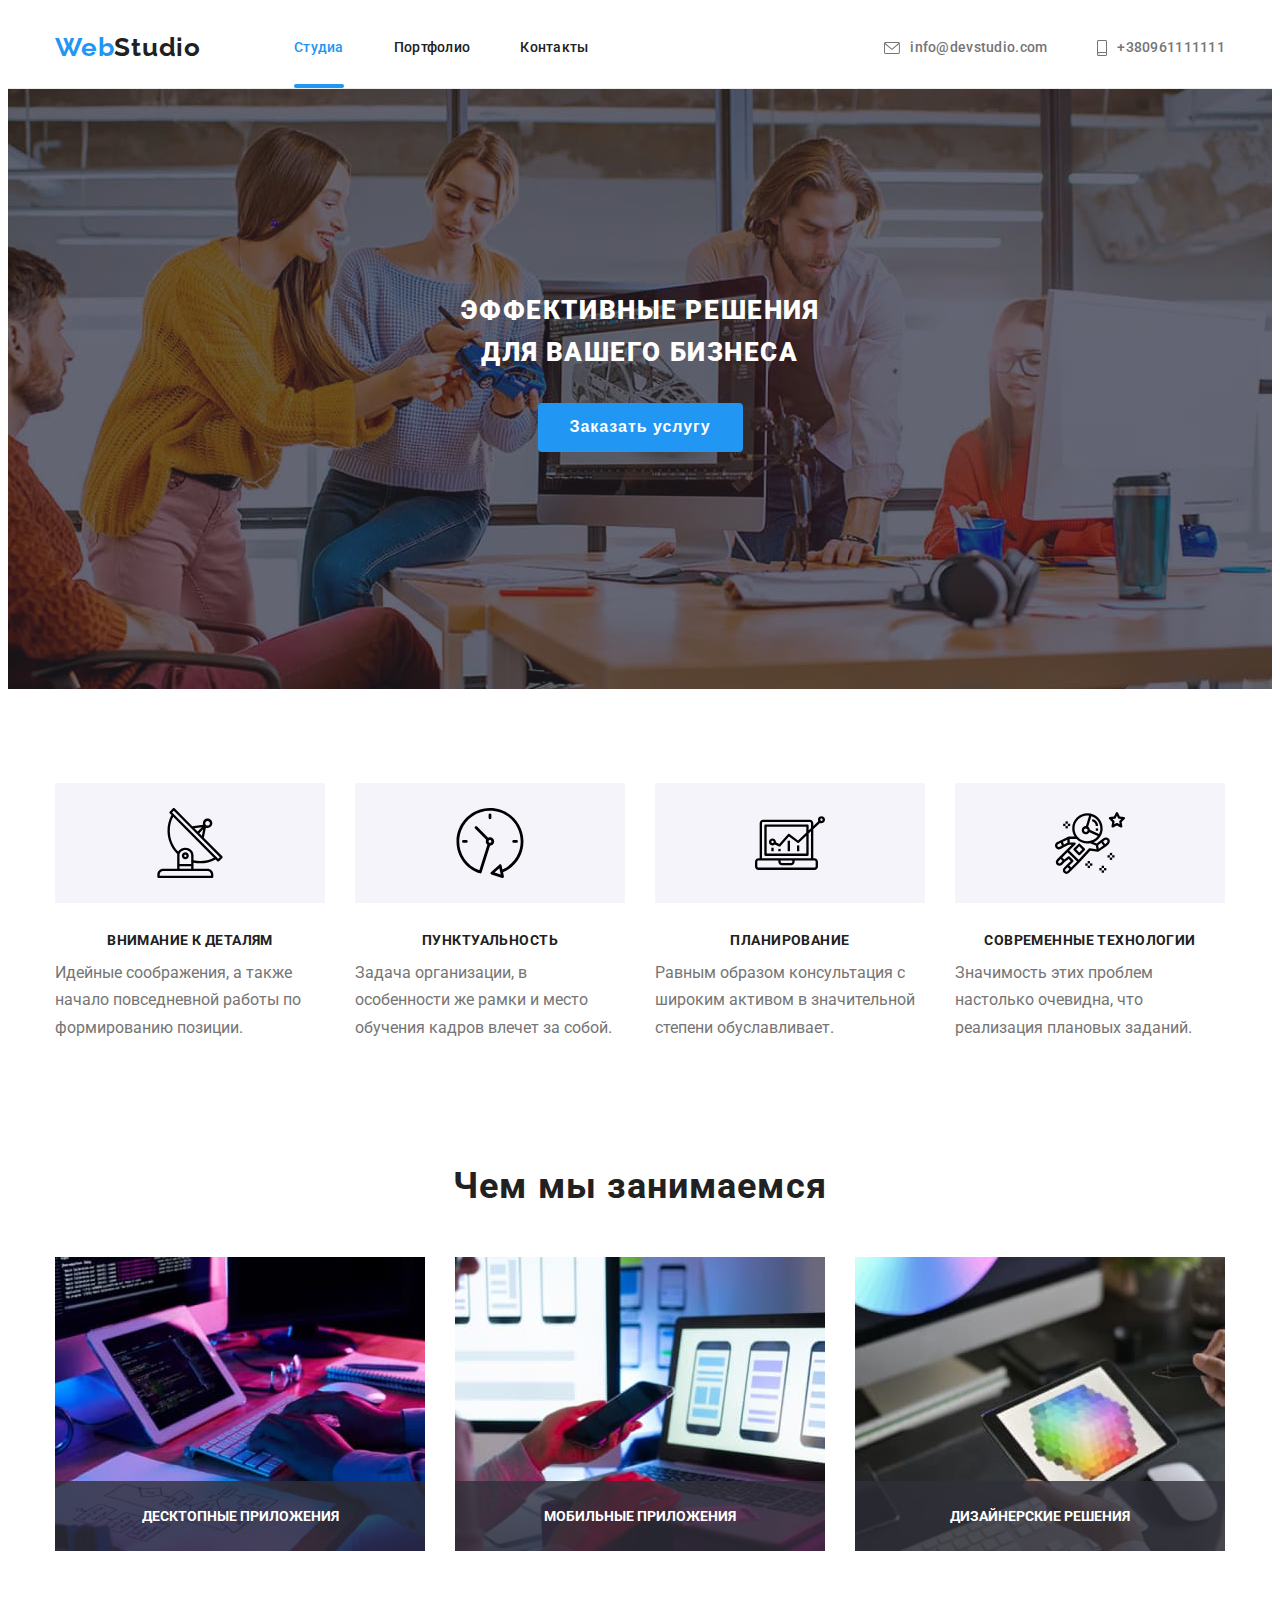
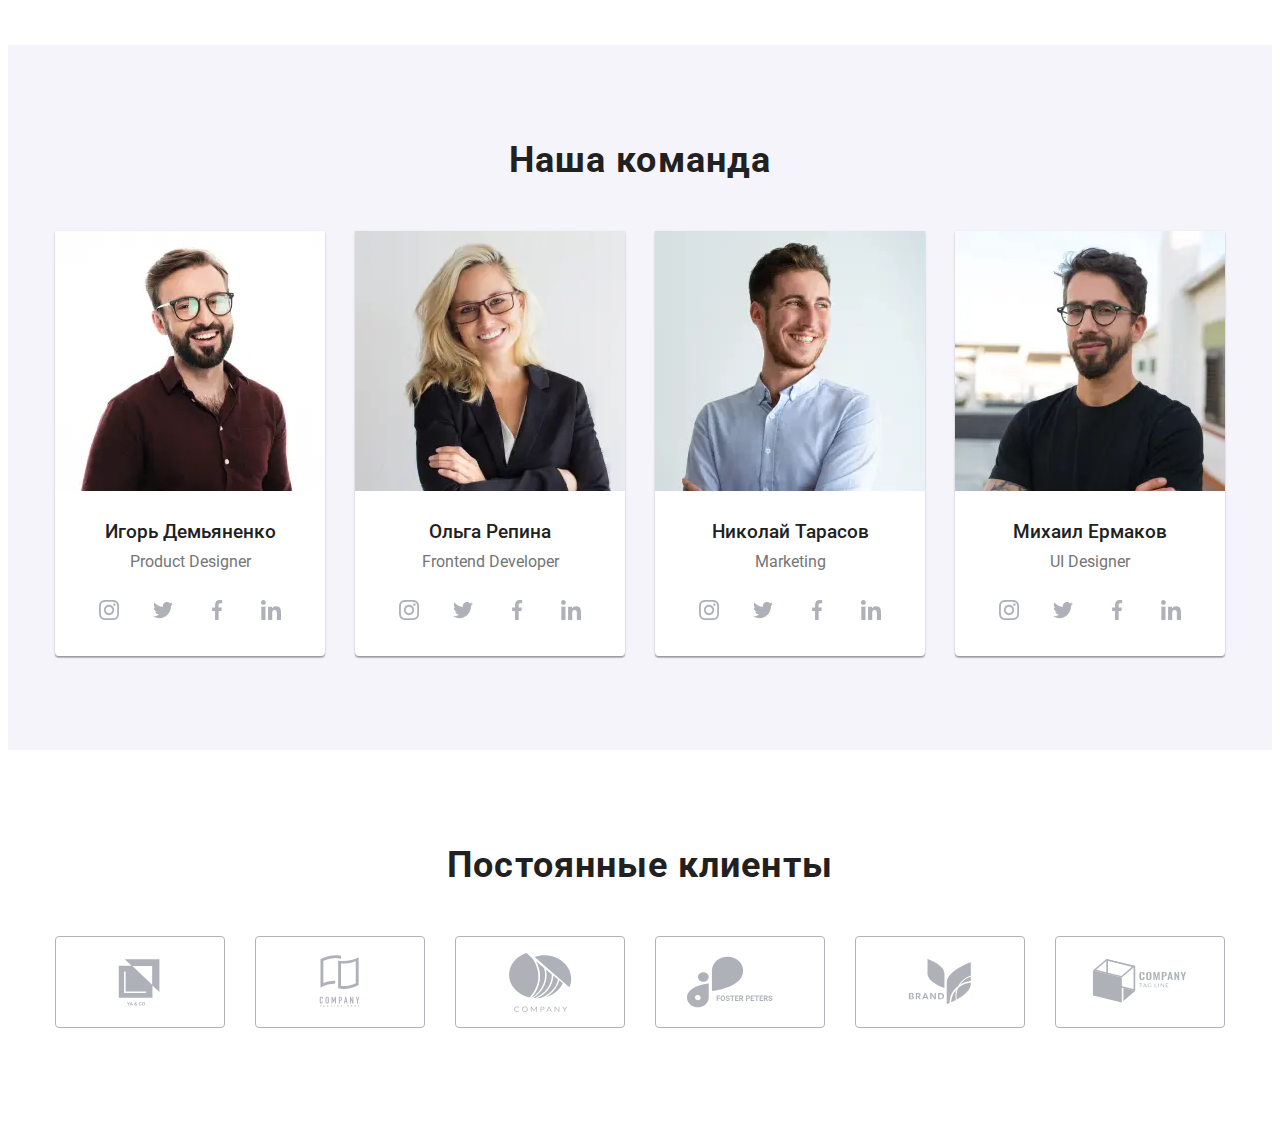
==== commit a2284339: "Clients section done" ====
--- a/index.html
+++ b/index.html
@@ -409,7 +409,7 @@
  <!--END OUR TEAM -->
 
  <!--CLIENTS-->
-        <!-- <section class="clients">
+        <section class="clients">
             <div class="container">
                 <h2 class="title-theme-dark">Постоянные клиенты</h2>
                 <ul class="clients-list list">
@@ -458,7 +458,7 @@
                 </ul>
             </div>
         </section>
-    </main> -->
+    </main>
 
 <!--FOOTER-->
     <!-- <footer class="footer">
--- a/css/main.min.css
+++ b/css/main.min.css
@@ -1,2 +1,2 @@
-:root{--primary-font-family: 'Roboto', sans-serif;--secondary-font-family: 'Raleway', sans-serif;--main-text-color:#212121;--second-text-color:#757575;--white-text-color: #FFFFFF;--accent-color: #2196F3;--accent-button-color: #188CE8;--background-color: #2F303A;--icon-color: #AFB1B8;--hero-gradient-color: rgba(47, 48, 58, 0.4);--background-color-icon: #F5F4FA;--second-backgrounf-color: rgba(255, 255, 255, 0.1);--timing-function: cubic-bezier(0.4, 0, 0.2, 1)}.visually-hidden{position:absolute;width:1px;height:1px;margin:-1px;border:0;padding:0;white-space:nowrap;clip-path:inset(100%);clip:rect(0 0 0 0);overflow:hidden}*{box-sizing:border-box}body{font-family:var(--primary-font-family);color:var(--main-text-color)}h1,h2,h3,h4,h5,h6,p{margin-top:0;margin-bottom:0}ul,ol{margin-top:0;margin-bottom:0;padding-left:0}img{display:block;max-width:100%;height:auto}address{font-style:normal}.list{list-style:none;padding:0}.link{text-decoration:none}.section{padding-top:60px;padding-bottom:60px}@media screen and (min-width: 1200px){.section{padding-top:94px;padding-bottom:94px}}.container{padding-left:15px;padding-right:15px}@media screen and (min-width: 480px){.container{width:480px;margin-left:auto;margin-right:auto}}@media screen and (min-width: 768px){.container{width:768px}}@media screen and (min-width: 1200px){.container{width:1200px}}.modal-button{position:absolute;display:flex;justify-content:center;align-items:center;width:30px;height:30px;top:8px;right:8px;border:1px solid rgba(0,0,0,0.1);border-radius:50px;background:var(--white-text-color)}.modal-button:hover,.modal-button:focus{fill:var(--accent-color)}@media screen and (max-width: 767px){.contact-links-list{display:none}}@media screen and (min-width: 768px){.contact-links-list{margin-left:auto}.contact-links-list-item:not(:last-child){margin-bottom:10px}.contact-links-list-link{display:flex;align-items:center;font-weight:500;font-size:14px;line-height:1.14;letter-spacing:0.02em;color:var(--second-text-color)}.contact-icon{margin-right:8px;fill:var(--second-text-color)}}@media screen and (min-width: 1200px){.contact-links-list{display:flex}.contact-links-list-item:not(:last-child){margin-right:50px;margin-bottom:0}.contact-icon{margin-right:10px;transition:fill 250ms var(--timing-function)}.contact-links-list-link:hover .contact-icon,.contact-links-list-link:focus .contact-icon{fill:var(--accent-color)}.contact-links-list-link{padding-top:32px;padding-bottom:32px;transition:color 250ms var(--timing-function)}.contact-links-list-link:hover,.contact-links-list-link:focus{color:var(--accent-color)}}.title{font-weight:bold;font-size:14px;line-height:1.14;letter-spacing:0.03em;text-transform:uppercase;color:var(--white-text-color);margin-bottom:20px;text-align:center}.title-theme-dark{margin-bottom:30px;font-weight:700;font-size:28px;line-height:1.17;text-align:center;letter-spacing:0.03em}@media screen and (min-width: 1200px){.title-theme-dark{font-size:36px;margin-bottom:50px}}.logo{color:var(--main-text-color);font-family:var(--secondary-font-family);font-weight:700;font-size:26px;line-height:1.2;letter-spacing:0.03em}.logo span{color:var(--accent-color)}.backdrop{position:fixed;top:0;left:0;width:100%;height:100%;background:rgba(0,0,0,0.2);transition:opacity 250ms var(--timing-function),visibility 250ms var(--timing-function)}.backdrop.is-hidden{opacity:0;pointer-events:none;visibility:hidden}.modal{position:absolute;top:50%;left:50%;transform:translate(-50%, -50%) scale(1);width:528px;min-height:581px;padding:40px;box-shadow:0px 1px 3px rgba(0,0,0,0.12),0px 1px 1px rgba(0,0,0,0.14),0px 2px 1px rgba(0,0,0,0.2);border-radius:4px;background-color:var(--white-text-color);transition:transform 250ms var(--timing-function)}.is-hidden .modal{transform:translate(-50%, -50%) scale(0.9)}@media screen and (max-width: 1199px){.modal{width:450px}}.modal-title{margin-bottom:12px;font-weight:700;font-size:20px;line-height:1.15;text-align:center;letter-spacing:0.03em;color:var(--main-text-color)}.contact-text{font-style:normal;font-weight:400;font-size:12px;line-height:1.16;letter-spacing:0.01em;color:var(--second-text-color)}.contact-form-input-wrapper{position:relative;display:block;margin-top:4px}.contact-form-label{display:block;margin-bottom:10px}.contact-form-label-feedback{display:block;margin-bottom:20px}.contact-form-input{width:100%;height:40px;padding-left:42px;border:1px solid rgba(33,33,33,0.2);border-radius:4px;transition:border-color 250ms var(--timing-function)}.contact-form-input:focus,.contact-form-input:hover{outline:none;border-color:var(--accent-color)}.contact-form-icon{display:block;top:50%;left:15px;transform:translateY(-50%);position:absolute;transition:fill 250ms var(--timing-function)}.contact-form-input:focus+.contact-form-icon,.contact-form-input:hover+.contact-form-icon{fill:var(--accent-color)}.contact-form-feedback{width:100%;height:120px;margin-top:4px;padding:12px 16px;resize:none;border:1px solid rgba(33,33,33,0.2);border-radius:4px;transition:border-color 250ms var(--timing-function)}.contact-form-feedback:focus,.contact-form-feedback:hover{outline:none;border-color:var(--accent-color)}.contact-form-feedback::placeholder{font-size:12px;line-height:1.16;letter-spacing:0.01em;color:var(--second-text-color)}.contact-form-checkbox-wrapper{margin-bottom:30px}.contact-form-checkbox-label{display:flex;align-items:center;color:var(--second-text-color);font-size:12px;line-height:1.71;letter-spacing:0.03em}.contact-form-checkbox:focus+.contact-form-checkbox-label::before{border:1px solid var(--main-text-color)}.contact-form-checkbox:checked+.contact-form-checkbox-label::before{background-image:url("../img/icon-check.svg");background-position:center;border-radius:2px}.contact-form-checkbox:focus+.contact-form-checkbox-label::before{border:1px solid var(--accent-color)}.contact-form-checkbox-label::before{display:inline-block;width:16px;height:15px;margin-right:9px;border:1px solid var(--main-text-color);cursor:pointer;content:""}@media screen and (min-width: 1200px){.contact-form-checkbox-label{font-size:14px}}.contact-form-submit-btn{display:block;margin:0 auto;padding:10px 55px;font-weight:700;font-size:16px;line-height:1.8;letter-spacing:0.06em;background-color:var(--accent-color);color:var(--white-text-color);border:0;border-radius:4px;cursor:pointer;transition:background-color 250ms var(--timing-function)}.contact-form-submit-btn:hover,.contact-form-submit-btn:focus{background-color:var(--accent-button-color)}.link-policy{color:var(--accent-color)}@media screen and (min-width: 1600px){.footer-second{margin-left:72px}}.footer-social-icon-list{display:flex}.footer-social-icon-list li:not(:last-child){margin-right:10px}.footer-social-icon-link{display:flex;justify-content:center;align-items:center;width:44px;height:44px;border-radius:50%;background-color:var(--second-backgrounf-color);transition:background-color 250ms var(--timing-function)}.footer-social-icon-link:hover,.footer-social-icon-link:focus{background-color:var(--accent-color)}@media screen and (min-width: 480px){.footer-social-icon-link{margin-bottom:60px}}.footer-social{fill:var(--white-text-color)}.footer-form{margin-left:auto}.footer-form-sing-up{display:flex}@media screen and (min-width: 480px){.footer-form-sing-up{flex-wrap:wrap;justify-content:center}}.footer-contact-form-input{padding:15px 16px;width:450px;margin-right:12px;color:var(--white-text-color);border:1px solid rgba(255,255,255,0.3);background-color:var(--background-color);box-sizing:border-box;border-radius:4px}.footer-contact-form-input::placeholder{color:rgba(255,255,255,0.6)}@media screen and (min-width: 480px){.footer-contact-form-input{margin-bottom:20px}}@media screen and (min-width: 1600px){.footer-contact-form-input{min-width:385px}}.sign-up-icon{margin-left:10px}.footer-contact-form-submit-btn{display:flex;align-items:center;text-align:center;padding:10px 32px;font-weight:700;font-size:16px;line-height:1.8;letter-spacing:0.06em;background-color:var(--accent-color);color:var(--white-text-color);border:0;border-radius:4px;cursor:pointer;transition:background-color 250ms var(--timing-function)}.footer-contact-form-submit-btn::before{background-image:url("../img/icon-check.svg")}.footer-contact-form-submit-btn:hover,.footer-contact-form-submit-btn:focus{background-color:var(--accent-button-color)}@media screen and (max-width: 768px){.mobile-menu-btn{background-color:transparent;border:none;padding:0;line-height:0}.mobile-menu{position:absolute;top:0;right:0;width:100%;height:100vh;overflow:auto;opacity:0;visibility:hidden;pointer-events:none;background-color:var(--white-text-color);transition:opacity 250ms var(--timing-function),visibility 250ms var(--timing-function)}.mobile-menu.is-open{opacity:1;visibility:visible;pointer-events:auto}.mobile-menu-btn__icon{transition:fill 250ms var(--timing-function)}.mobile-menu-btn__icon:hover,.mobile-menu-btn__icon:focus{fill:var(--accent-color);cursor:pointer}.mobile-menu_close-btn{position:absolute;top:15px;right:15px;background-color:transparent;border:none;padding:0;line-height:0;transition:fill 250ms var(--timing-function)}.mobile-menu_close-btn:hover,.mobile-menu_close-btn:focus{fill:var(--accent-color);cursor:pointer}.mobile-menu_container{position:relative;display:flex;flex-direction:column;padding-top:48px;padding-bottom:48px;height:100vh}.mobile-wrapper{margin-top:auto}.mobile-menu_nav-item:not(:last-child){margin-bottom:32px}.mobile-menu_nav-link{font-weight:500;font-size:40px;line-height:1.17;text-align:center;letter-spacing:0.02em;color:var(--main-text-color)}a.current{color:var(--accent-color)}.mobile-menu_contact-list{margin-bottom:64px}.mobile-menu_contact-item:not(:last-child){margin-bottom:32px}.mobile-menu_contact-link{font-weight:500;letter-spacing:0.02em}.mobile-menu__contact-link_tel{font-size:34px;line-height:1.17;color:var(--accent-color)}.mobile-menu__contact-link_mail{font-size:24px;line-height:28px;color:var(--second-text-color);transition:color 250ms var(--timing-function)}.mobile-menu__contact-link_mail:hover,.mobile-menu__contact-link_mail:focus{color:var(--accent-color)}.mobile-menu_social-list{display:flex}.mobile-menu_social-link{font-weight:500;font-size:18px;line-height:1.122;letter-spacing:0.02em;color:var(--accent-color)}.mobile-menu_social-item:not(:last-child){border-right:1px solid rgba(33,33,33,0.2);padding-right:10px}.mobile-menu_social-item:not(:first-child){padding-left:10px}}@media screen and (min-width: 768px){.mobile-menu{display:none}.mobile-menu-btn{display:none}}.header-container{display:flex;align-items:center}@media screen and (max-width: 767px){.header-container{justify-content:space-between}}.header{border-bottom:1px solid #ECECEC}@media screen and (max-width: 767px){.header{position:relative;padding-top:10px;padding-bottom:10px}}@media screen and (max-width: 767px){.navigation{display:none}}@media screen and (min-width: 768px){.navigation{margin-left:88px}}@media screen and (min-width: 1200px){.navigation{margin-left:93px}}@media screen and (min-width: 768px){.nav-list{display:flex}}.nav-list-link{position:relative}@media screen and (min-width: 768px){.nav-list-link{display:block;padding-top:32px;padding-bottom:32px;font-family:var(--primary-font-family);font-weight:500;font-size:14px;line-height:1.14;letter-spacing:0.02em;color:var(--main-text-color);transition:color 250ms var(--timing-function)}}.nav-list-link:hover,.nav-list-link:focus{color:var(--accent-color)}.nav-list-link::after{content:" ";position:absolute;left:0;bottom:0;display:block;width:100%;height:4px;background-color:var(--accent-color);border-radius:2px;opacity:0}.nav-list-item:not(:last-child){margin-right:50px}.navigation a.current{color:var(--accent-color)}.current:after{opacity:1}.hero{height:400px;margin-right:auto;margin-left:auto;padding-top:118px;padding-bottom:118px;background-image:linear-gradient(to right, var(--hero-gradient-color), var(--hero-gradient-color)),url("/img/mobile/header-img.jpg");background-repeat:no-repeat;background-size:cover;background-position:center;background-color:var(--background-color);font-family:var(--primary-font-family)}@media (min-device-pixel-ratio: 2), (-webkit-min-device-pixel-ratio: 2), (min-resolution: 192dpi), (min-resolution: 2dppx){.hero{background-image:linear-gradient(to right, var(--hero-gradient-color), var(--hero-gradient-color)),url("/img/mobile/header-img@2x.jpg")}}@media screen and (min-width: 768px){.hero{background-image:linear-gradient(to right, var(--hero-gradient-color), var(--hero-gradient-color)),url("/img/tablet/header-img.jpg")}}@media screen and (min-width: 768px) and (min-device-pixel-ratio: 2), screen and (min-width: 768px) and (-webkit-min-device-pixel-ratio: 2), screen and (min-width: 768px) and (min-resolution: 192dpi), screen and (min-width: 768px) and (min-resolution: 2dppx){.hero{background-image:linear-gradient(to right, var(--hero-gradient-color), var(--hero-gradient-color)),url("/img/tablet/header-img@2x.jpg")}}@media screen and (min-width: 1200px){.hero{max-width:1600px;height:600px;padding-top:200px;padding-bottom:200px;background-image:linear-gradient(to right, var(--hero-gradient-color), var(--hero-gradient-color)),url("/img/desktop/bg-hero.jpg")}}@media screen and (min-width: 1200px) and (min-device-pixel-ratio: 2), screen and (min-width: 1200px) and (-webkit-min-device-pixel-ratio: 2), screen and (min-width: 1200px) and (min-resolution: 192dpi), screen and (min-width: 1200px) and (min-resolution: 2dppx){.hero{background-image:linear-gradient(to right, var(--hero-gradient-color), var(--hero-gradient-color)),url("/img/desktop/bg-hero@2x.jpg")}}@media screen and (min-width: 1200px){.hero-title{width:696px;font-size:44px;line-height:1.5}}.hero-title{width:360px;margin:0px auto;margin-bottom:30px;font-weight:900;letter-spacing:0.06em;font-size:26px;line-height:1.62;color:var(--white-text-color);text-transform:uppercase;text-align:center}.hero-button{display:block;margin:0 auto;padding:10px 32px;font-weight:700;font-size:16px;line-height:1.8;letter-spacing:0.06em;background-color:var(--accent-color);color:var(--white-text-color);border:0;border-radius:4px;cursor:pointer;transition:background-color 250ms var(--timing-function)}.hero-button:hover,.hero-button:focus{background-color:var(--accent-button-color)}.about{padding-bottom:60px;padding-top:60px}.about-item:not(:last-child){margin-bottom:30px}.wrap-about-icon{display:flex;justify-content:center;align-items:center;margin-bottom:30px;height:120px;background-color:var(--background-color-icon)}.about-item-title{margin-bottom:10px;font-weight:700;font-size:14px;letter-spacing:0.03em;line-height:1.14;text-transform:uppercase;text-align:center}.about-text-item{line-height:1.71;color:var(--second-text-color)}@media screen and (min-width: 768px){.about-list{display:flex;flex-wrap:wrap;margin-top:-30px;margin-left:-30px}.about-item{flex-basis:calc((100% - 2*30px) / 2);margin-top:30px;margin-left:30px}}@media screen and (min-width: 1200px){.about{padding-top:94px;padding-bottom:94px}.about-item{flex-basis:calc((100% - 120px) / 4)}}@media screen and (max-width: 1200px){.section-service{display:none}}.section-service{padding-bottom:94px}.work-gallery-list{display:flex;flex-wrap:wrap}.work-gallery-item{position:relative}.work-gallery-item:not(:last-child){margin-right:30px}.gallery-title{position:absolute;left:0;bottom:0;width:100%;margin:0;padding:27px 10px;font-size:14px;line-height:1.15;text-align:center;text-transform:uppercase;color:var(--white-text-color);background-color:rgba(47,48,58,0.8)}.employees-section{background:var(--background-color-icon);padding-top:60px;padding-bottom:60px}.employees-card{background:var(--white-text-color);box-shadow:0px 1px 3px rgba(0,0,0,0.12),0px 1px 1px rgba(0,0,0,0.14),0px 2px 1px rgba(0,0,0,0.2);border-radius:0px 0px 4px 4px}.employees-name{margin-bottom:10px;font-weight:500}.employee-wrap{padding:30px 20px 24px;text-align:center;font-size:16px;line-height:1.18}.employees-position{margin-bottom:16px;color:var(--second-text-color)}.social-list{display:flex;justify-content:center}.social-icon-link{display:flex;justify-content:center;align-items:center;width:44px;height:44px}.social-icon{fill:var(--icon-color)}.social-icon-item:not(:last-child){margin-right:10px}@media screen and (max-width: 767px){.employees-card:not(:last-child){margin-bottom:30px}}@media screen and (min-width: 768px){.employees{display:flex;flex-wrap:wrap;margin-top:-30px;margin-left:-30px}.employees-card{flex-basis:calc((100% - 2*30px) / 2);margin-top:30px;margin-left:30px}}@media screen and (min-width: 1200px){.employees-section{padding-top:94px;padding-bottom:94px}.employees-card{flex-basis:calc((100% - 120px) / 4);margin-top:30px;margin-left:30px}.social-icon{transition:fill 250ms var(--timing-function)}.social-icon-link:hover .social-icon,.social-icon-link:focus .social-icon{fill:var(--white-text-color)}.social-icon-link{border-radius:50%;transition:background-color 250ms var(--timing-function)}.social-icon-link:hover,.social-icon-link:focus{background-color:var(--accent-color)}}.clients{padding-top:60px;padding-bottom:60px}@media screen and (min-width: 1600px){.clients{padding-top:94px;padding-bottom:94px}}.clients-list{display:flex}@media screen and (max-width: 480px){.clients-list{flex-wrap:wrap;margin:-15px}}@media screen and (min-width: 480px){.clients-list-item{flex-basis:calc((100% - 2 * 30px) / 2);margin:15px;width:226px;height:92px}}@media screen and (min-width: 768px){.clients-list-item{flex-basis:calc((100% - 3 * 30px) / 3);width:210;height:92px}}@media screen and (min-width: 1600px){.clients-list-item{width:170px;height:92px}.clients-list-item:not(:last-child){margin-right:30px}}.clients-icon-link{width:100%;height:100%;border:1px solid var(--icon-color);border-radius:4px;display:flex;justify-content:center;align-items:center;transition:border 250ms var(--timing-function)}.clients-icon-link:hover,.clients-icon-link:focus{border:1px solid var(--accent-color)}.client-icon{width:106px;height:60px;fill:var(--icon-color);transition:fill 250ms var(--timing-function)}.clients-icon-link:hover .client-icon,.clients-icon-link:focus .client-icon{fill:var(--accent-color)}.footer{background-color:var(--background-color);padding:60px 0}.footer-container{display:flex}@media screen and (min-width: 1600px){.footer-container{align-items:baseline}}.footer-main{margin-bottom:60px}@media screen and (min-width: 1600px){.footer-main{margin-bottom:0}}.footer-logo{display:inline-block;font-family:var(--secondary-font-family);font-weight:700;font-size:26px;line-height:1.19;letter-spacing:0.03em;color:var(--white-text-color);margin-bottom:20px}.footer-logo span{color:var(--accent-color)}.contact-info{font-style:normal}.contact-info-list-item{font-size:14px;line-height:1.71;letter-spacing:0.03em;text-align:center}.contact-info-list-item:not(:last-child){margin-bottom:8px}.address-info{color:var(--white-text-color)}.contact-list-link{color:rgba(255,255,255,0.6);transition:color 250ms var(--timing-function)}.contact-list-link:hover,.contact-list-link:focus{color:var(--accent-color)}.contact-list-link li:not(:last-child){margin-bottom:9px}.hero-portfolio-buttom{padding-top:94px;padding-bottom:94px}.filter-list{display:flex;justify-content:center;margin-bottom:50px}.filter-list_btn{padding:6px 22px;background-color:#F5F4FA;font-weight:500;font-size:16px;line-height:1.6;cursor:pointer;border:none;border-radius:4px;color:var(--main-text-color);transition:background-color 250ms var(--timing-function),color 250ms var(--timing-function),box-shadow 250ms var(--timing-function)}.filter-list_btn:hover,.filter-list_btn:focus{background-color:var(--accent-color);color:var(--white-text-color);box-shadow:0px 3px 1px rgba(0,0,0,0.1),0px 1px 2px rgba(0,0,0,0.08),0px 2px 2px rgba(0,0,0,0.12)}.filter-list_item:not(:last-child){margin-right:8px}.project-list{display:flex;flex-wrap:wrap;margin:-15px}.project-list-item{background:var(--white-text-color);margin:15px}.project-image{position:relative;overflow:hidden}.project-action{position:absolute;top:0;left:0;width:100%;height:100%;padding:63px 24px;background-color:var(--accent-color);opacity:0.9;transform:translateY(100%);transition:transform 250ms var(--timing-function)}.project-list-link:hover .project-action,.project-list-link:focus .project-action{transform:translateY(0)}.project-description{font-size:18px;line-height:1.56;color:var(--white-text-color)}.project-list-link{display:block;transition:box-shadow 250ms var(--timing-function)}.project-list-link:hover,.project-list-link:focus{box-shadow:0px 1px 1px rgba(0,0,0,0.12),0px 4px 4px rgba(0,0,0,0.06),1px 4px 6px rgba(0,0,0,0.16)}.project-wrapp{padding:20px 24px;border:1px solid #EEEEEE;border-top:none}.project-title{margin-top:0;margin-bottom:4px;color:var(--main-text-color);font-weight:700;font-size:18px;line-height:2;letter-spacing:0.06em}.project-text{font-size:16px;line-height:1.187;letter-spacing:0.03em;color:var(--second-text-color)}
+:root{--primary-font-family: 'Roboto', sans-serif;--secondary-font-family: 'Raleway', sans-serif;--main-text-color:#212121;--second-text-color:#757575;--white-text-color: #FFFFFF;--accent-color: #2196F3;--accent-button-color: #188CE8;--background-color: #2F303A;--icon-color: #AFB1B8;--hero-gradient-color: rgba(47, 48, 58, 0.4);--background-color-icon: #F5F4FA;--second-backgrounf-color: rgba(255, 255, 255, 0.1);--timing-function: cubic-bezier(0.4, 0, 0.2, 1)}.visually-hidden{position:absolute;width:1px;height:1px;margin:-1px;border:0;padding:0;white-space:nowrap;clip-path:inset(100%);clip:rect(0 0 0 0);overflow:hidden}*{box-sizing:border-box}body{font-family:var(--primary-font-family);color:var(--main-text-color)}h1,h2,h3,h4,h5,h6,p{margin-top:0;margin-bottom:0}ul,ol{margin-top:0;margin-bottom:0;padding-left:0}img{display:block;max-width:100%;height:auto}address{font-style:normal}.list{list-style:none;padding:0}.link{text-decoration:none}.section{padding-top:60px;padding-bottom:60px}@media screen and (min-width: 1200px){.section{padding-top:94px;padding-bottom:94px}}.container{padding-left:15px;padding-right:15px}@media screen and (min-width: 480px){.container{width:480px;margin-left:auto;margin-right:auto}}@media screen and (min-width: 768px){.container{width:768px}}@media screen and (min-width: 1200px){.container{width:1200px}}.modal-button{position:absolute;display:flex;justify-content:center;align-items:center;width:30px;height:30px;top:8px;right:8px;border:1px solid rgba(0,0,0,0.1);border-radius:50px;background:var(--white-text-color)}.modal-button:hover,.modal-button:focus{fill:var(--accent-color)}@media screen and (max-width: 767px){.contact-links-list{display:none}}@media screen and (min-width: 768px){.contact-links-list{margin-left:auto}.contact-links-list-item:not(:last-child){margin-bottom:10px}.contact-links-list-link{display:flex;align-items:center;font-weight:500;font-size:14px;line-height:1.14;letter-spacing:0.02em;color:var(--second-text-color)}.contact-icon{margin-right:8px;fill:var(--second-text-color)}}@media screen and (min-width: 1200px){.contact-links-list{display:flex}.contact-links-list-item:not(:last-child){margin-right:50px;margin-bottom:0}.contact-icon{margin-right:10px;transition:fill 250ms var(--timing-function)}.contact-links-list-link:hover .contact-icon,.contact-links-list-link:focus .contact-icon{fill:var(--accent-color)}.contact-links-list-link{padding-top:32px;padding-bottom:32px;transition:color 250ms var(--timing-function)}.contact-links-list-link:hover,.contact-links-list-link:focus{color:var(--accent-color)}}.title{font-weight:bold;font-size:14px;line-height:1.14;letter-spacing:0.03em;text-transform:uppercase;color:var(--white-text-color);margin-bottom:20px;text-align:center}.title-theme-dark{margin-bottom:30px;font-weight:700;font-size:28px;line-height:1.17;text-align:center;letter-spacing:0.03em}@media screen and (min-width: 1200px){.title-theme-dark{font-size:36px;margin-bottom:50px}}.logo{color:var(--main-text-color);font-family:var(--secondary-font-family);font-weight:700;font-size:26px;line-height:1.2;letter-spacing:0.03em}.logo span{color:var(--accent-color)}.backdrop{position:fixed;top:0;left:0;width:100%;height:100%;background:rgba(0,0,0,0.2);transition:opacity 250ms var(--timing-function),visibility 250ms var(--timing-function)}.backdrop.is-hidden{opacity:0;pointer-events:none;visibility:hidden}.modal{position:absolute;top:50%;left:50%;transform:translate(-50%, -50%) scale(1);width:528px;min-height:581px;padding:40px;box-shadow:0px 1px 3px rgba(0,0,0,0.12),0px 1px 1px rgba(0,0,0,0.14),0px 2px 1px rgba(0,0,0,0.2);border-radius:4px;background-color:var(--white-text-color);transition:transform 250ms var(--timing-function)}.is-hidden .modal{transform:translate(-50%, -50%) scale(0.9)}@media screen and (max-width: 1199px){.modal{width:450px}}.modal-title{margin-bottom:12px;font-weight:700;font-size:20px;line-height:1.15;text-align:center;letter-spacing:0.03em;color:var(--main-text-color)}.contact-text{font-style:normal;font-weight:400;font-size:12px;line-height:1.16;letter-spacing:0.01em;color:var(--second-text-color)}.contact-form-input-wrapper{position:relative;display:block;margin-top:4px}.contact-form-label{display:block;margin-bottom:10px}.contact-form-label-feedback{display:block;margin-bottom:20px}.contact-form-input{width:100%;height:40px;padding-left:42px;border:1px solid rgba(33,33,33,0.2);border-radius:4px;transition:border-color 250ms var(--timing-function)}.contact-form-input:focus,.contact-form-input:hover{outline:none;border-color:var(--accent-color)}.contact-form-icon{display:block;top:50%;left:15px;transform:translateY(-50%);position:absolute;transition:fill 250ms var(--timing-function)}.contact-form-input:focus+.contact-form-icon,.contact-form-input:hover+.contact-form-icon{fill:var(--accent-color)}.contact-form-feedback{width:100%;height:120px;margin-top:4px;padding:12px 16px;resize:none;border:1px solid rgba(33,33,33,0.2);border-radius:4px;transition:border-color 250ms var(--timing-function)}.contact-form-feedback:focus,.contact-form-feedback:hover{outline:none;border-color:var(--accent-color)}.contact-form-feedback::placeholder{font-size:12px;line-height:1.16;letter-spacing:0.01em;color:var(--second-text-color)}.contact-form-checkbox-wrapper{margin-bottom:30px}.contact-form-checkbox-label{display:flex;align-items:center;color:var(--second-text-color);font-size:12px;line-height:1.71;letter-spacing:0.03em}.contact-form-checkbox:focus+.contact-form-checkbox-label::before{border:1px solid var(--main-text-color)}.contact-form-checkbox:checked+.contact-form-checkbox-label::before{background-image:url("../img/icon-check.svg");background-position:center;border-radius:2px}.contact-form-checkbox:focus+.contact-form-checkbox-label::before{border:1px solid var(--accent-color)}.contact-form-checkbox-label::before{display:inline-block;width:16px;height:15px;margin-right:9px;border:1px solid var(--main-text-color);cursor:pointer;content:""}@media screen and (min-width: 1200px){.contact-form-checkbox-label{font-size:14px}}.contact-form-submit-btn{display:block;margin:0 auto;padding:10px 55px;font-weight:700;font-size:16px;line-height:1.8;letter-spacing:0.06em;background-color:var(--accent-color);color:var(--white-text-color);border:0;border-radius:4px;cursor:pointer;transition:background-color 250ms var(--timing-function)}.contact-form-submit-btn:hover,.contact-form-submit-btn:focus{background-color:var(--accent-button-color)}.link-policy{color:var(--accent-color)}@media screen and (min-width: 1600px){.footer-second{margin-left:72px}}.footer-social-icon-list{display:flex}.footer-social-icon-list li:not(:last-child){margin-right:10px}.footer-social-icon-link{display:flex;justify-content:center;align-items:center;width:44px;height:44px;border-radius:50%;background-color:var(--second-backgrounf-color);transition:background-color 250ms var(--timing-function)}.footer-social-icon-link:hover,.footer-social-icon-link:focus{background-color:var(--accent-color)}@media screen and (min-width: 480px){.footer-social-icon-link{margin-bottom:60px}}.footer-social{fill:var(--white-text-color)}.footer-form{margin-left:auto}.footer-form-sing-up{display:flex}@media screen and (min-width: 480px){.footer-form-sing-up{flex-wrap:wrap;justify-content:center}}.footer-contact-form-input{padding:15px 16px;width:450px;margin-right:12px;color:var(--white-text-color);border:1px solid rgba(255,255,255,0.3);background-color:var(--background-color);box-sizing:border-box;border-radius:4px}.footer-contact-form-input::placeholder{color:rgba(255,255,255,0.6)}@media screen and (min-width: 480px){.footer-contact-form-input{margin-bottom:20px}}@media screen and (min-width: 1600px){.footer-contact-form-input{min-width:385px}}.sign-up-icon{margin-left:10px}.footer-contact-form-submit-btn{display:flex;align-items:center;text-align:center;padding:10px 32px;font-weight:700;font-size:16px;line-height:1.8;letter-spacing:0.06em;background-color:var(--accent-color);color:var(--white-text-color);border:0;border-radius:4px;cursor:pointer;transition:background-color 250ms var(--timing-function)}.footer-contact-form-submit-btn::before{background-image:url("../img/icon-check.svg")}.footer-contact-form-submit-btn:hover,.footer-contact-form-submit-btn:focus{background-color:var(--accent-button-color)}@media screen and (max-width: 768px){.mobile-menu-btn{background-color:transparent;border:none;padding:0;line-height:0}.mobile-menu{position:absolute;top:0;right:0;width:100%;height:100vh;overflow:auto;opacity:0;visibility:hidden;pointer-events:none;background-color:var(--white-text-color);transition:opacity 250ms var(--timing-function),visibility 250ms var(--timing-function)}.mobile-menu.is-open{opacity:1;visibility:visible;pointer-events:auto}.mobile-menu-btn__icon{transition:fill 250ms var(--timing-function)}.mobile-menu-btn__icon:hover,.mobile-menu-btn__icon:focus{fill:var(--accent-color);cursor:pointer}.mobile-menu_close-btn{position:absolute;top:15px;right:15px;background-color:transparent;border:none;padding:0;line-height:0;transition:fill 250ms var(--timing-function)}.mobile-menu_close-btn:hover,.mobile-menu_close-btn:focus{fill:var(--accent-color);cursor:pointer}.mobile-menu_container{position:relative;display:flex;flex-direction:column;padding-top:48px;padding-bottom:48px;height:100vh}.mobile-wrapper{margin-top:auto}.mobile-menu_nav-item:not(:last-child){margin-bottom:32px}.mobile-menu_nav-link{font-weight:500;font-size:40px;line-height:1.17;text-align:center;letter-spacing:0.02em;color:var(--main-text-color)}a.current{color:var(--accent-color)}.mobile-menu_contact-list{margin-bottom:64px}.mobile-menu_contact-item:not(:last-child){margin-bottom:32px}.mobile-menu_contact-link{font-weight:500;letter-spacing:0.02em}.mobile-menu__contact-link_tel{font-size:34px;line-height:1.17;color:var(--accent-color)}.mobile-menu__contact-link_mail{font-size:24px;line-height:28px;color:var(--second-text-color);transition:color 250ms var(--timing-function)}.mobile-menu__contact-link_mail:hover,.mobile-menu__contact-link_mail:focus{color:var(--accent-color)}.mobile-menu_social-list{display:flex}.mobile-menu_social-link{font-weight:500;font-size:18px;line-height:1.122;letter-spacing:0.02em;color:var(--accent-color)}.mobile-menu_social-item:not(:last-child){border-right:1px solid rgba(33,33,33,0.2);padding-right:10px}.mobile-menu_social-item:not(:first-child){padding-left:10px}}@media screen and (min-width: 768px){.mobile-menu{display:none}.mobile-menu-btn{display:none}}.header-container{display:flex;align-items:center}@media screen and (max-width: 767px){.header-container{justify-content:space-between}}.header{border-bottom:1px solid #ECECEC}@media screen and (max-width: 767px){.header{position:relative;padding-top:10px;padding-bottom:10px}}@media screen and (max-width: 767px){.navigation{display:none}}@media screen and (min-width: 768px){.navigation{margin-left:88px}}@media screen and (min-width: 1200px){.navigation{margin-left:93px}}@media screen and (min-width: 768px){.nav-list{display:flex}}.nav-list-link{position:relative}@media screen and (min-width: 768px){.nav-list-link{display:block;padding-top:32px;padding-bottom:32px;font-family:var(--primary-font-family);font-weight:500;font-size:14px;line-height:1.14;letter-spacing:0.02em;color:var(--main-text-color);transition:color 250ms var(--timing-function)}}.nav-list-link:hover,.nav-list-link:focus{color:var(--accent-color)}.nav-list-link::after{content:" ";position:absolute;left:0;bottom:0;display:block;width:100%;height:4px;background-color:var(--accent-color);border-radius:2px;opacity:0}.nav-list-item:not(:last-child){margin-right:50px}.navigation a.current{color:var(--accent-color)}.current:after{opacity:1}.hero{height:400px;margin-right:auto;margin-left:auto;padding-top:118px;padding-bottom:118px;background-image:linear-gradient(to right, var(--hero-gradient-color), var(--hero-gradient-color)),url("/img/mobile/header-img.jpg");background-repeat:no-repeat;background-size:cover;background-position:center;background-color:var(--background-color);font-family:var(--primary-font-family)}@media (min-device-pixel-ratio: 2), (-webkit-min-device-pixel-ratio: 2), (min-resolution: 192dpi), (min-resolution: 2dppx){.hero{background-image:linear-gradient(to right, var(--hero-gradient-color), var(--hero-gradient-color)),url("/img/mobile/header-img@2x.jpg")}}@media screen and (min-width: 768px){.hero{background-image:linear-gradient(to right, var(--hero-gradient-color), var(--hero-gradient-color)),url("/img/tablet/header-img.jpg")}}@media screen and (min-width: 768px) and (min-device-pixel-ratio: 2), screen and (min-width: 768px) and (-webkit-min-device-pixel-ratio: 2), screen and (min-width: 768px) and (min-resolution: 192dpi), screen and (min-width: 768px) and (min-resolution: 2dppx){.hero{background-image:linear-gradient(to right, var(--hero-gradient-color), var(--hero-gradient-color)),url("/img/tablet/header-img@2x.jpg")}}@media screen and (min-width: 1200px){.hero{max-width:1600px;height:600px;padding-top:200px;padding-bottom:200px;background-image:linear-gradient(to right, var(--hero-gradient-color), var(--hero-gradient-color)),url("/img/desktop/bg-hero.jpg")}}@media screen and (min-width: 1200px) and (min-device-pixel-ratio: 2), screen and (min-width: 1200px) and (-webkit-min-device-pixel-ratio: 2), screen and (min-width: 1200px) and (min-resolution: 192dpi), screen and (min-width: 1200px) and (min-resolution: 2dppx){.hero{background-image:linear-gradient(to right, var(--hero-gradient-color), var(--hero-gradient-color)),url("/img/desktop/bg-hero@2x.jpg")}}@media screen and (min-width: 1200px){.hero-title{width:696px;font-size:44px;line-height:1.5}}.hero-title{width:360px;margin:0px auto;margin-bottom:30px;font-weight:900;letter-spacing:0.06em;font-size:26px;line-height:1.62;color:var(--white-text-color);text-transform:uppercase;text-align:center}.hero-button{display:block;margin:0 auto;padding:10px 32px;font-weight:700;font-size:16px;line-height:1.8;letter-spacing:0.06em;background-color:var(--accent-color);color:var(--white-text-color);border:0;border-radius:4px;cursor:pointer;transition:background-color 250ms var(--timing-function)}.hero-button:hover,.hero-button:focus{background-color:var(--accent-button-color)}.about{padding-bottom:60px;padding-top:60px}.about-item:not(:last-child){margin-bottom:30px}.wrap-about-icon{display:flex;justify-content:center;align-items:center;margin-bottom:30px;height:120px;background-color:var(--background-color-icon)}.about-item-title{margin-bottom:10px;font-weight:700;font-size:14px;letter-spacing:0.03em;line-height:1.14;text-transform:uppercase;text-align:center}.about-text-item{line-height:1.71;color:var(--second-text-color)}@media screen and (min-width: 768px){.about-list{display:flex;flex-wrap:wrap;margin-top:-30px;margin-left:-30px}.about-item{flex-basis:calc((100% - 2*30px) / 2);margin-top:30px;margin-left:30px}}@media screen and (min-width: 1200px){.about{padding-top:94px;padding-bottom:94px}.about-item{flex-basis:calc((100% - 120px) / 4)}}@media screen and (max-width: 1200px){.section-service{display:none}}.section-service{padding-bottom:94px}.work-gallery-list{display:flex;flex-wrap:wrap}.work-gallery-item{position:relative}.work-gallery-item:not(:last-child){margin-right:30px}.gallery-title{position:absolute;left:0;bottom:0;width:100%;margin:0;padding:27px 10px;font-size:14px;line-height:1.15;text-align:center;text-transform:uppercase;color:var(--white-text-color);background-color:rgba(47,48,58,0.8)}.employees-section{background:var(--background-color-icon);padding-top:60px;padding-bottom:60px}.employees-card{background:var(--white-text-color);box-shadow:0px 1px 3px rgba(0,0,0,0.12),0px 1px 1px rgba(0,0,0,0.14),0px 2px 1px rgba(0,0,0,0.2);border-radius:0px 0px 4px 4px}.employees-name{margin-bottom:10px;font-weight:500}.employee-wrap{padding:30px 20px 24px;text-align:center;font-size:16px;line-height:1.18}.employees-position{margin-bottom:16px;color:var(--second-text-color)}.social-list{display:flex;justify-content:center}.social-icon-link{display:flex;justify-content:center;align-items:center;width:44px;height:44px}.social-icon{fill:var(--icon-color)}.social-icon-item:not(:last-child){margin-right:10px}@media screen and (max-width: 767px){.employees-card:not(:last-child){margin-bottom:30px}}@media screen and (min-width: 768px){.employees{display:flex;flex-wrap:wrap;margin-top:-30px;margin-left:-30px}.employees-card{flex-basis:calc((100% - 2*30px) / 2);margin-top:30px;margin-left:30px}}@media screen and (min-width: 1200px){.employees-section{padding-top:94px;padding-bottom:94px}.employees-card{flex-basis:calc((100% - 120px) / 4);margin-top:30px;margin-left:30px}.social-icon{transition:fill 250ms var(--timing-function)}.social-icon-link:hover .social-icon,.social-icon-link:focus .social-icon{fill:var(--white-text-color)}.social-icon-link{border-radius:50%;transition:background-color 250ms var(--timing-function)}.social-icon-link:hover,.social-icon-link:focus{background-color:var(--accent-color)}}.clients{padding-top:60px;padding-bottom:60px}.clients-list{display:flex;flex-wrap:wrap;margin-top:-30px;margin-left:-30px}.clients-list-item{flex-basis:calc((100% - 2 * 30px) / 2);margin-top:30px;margin-left:30px}.clients-icon-link{width:100%;height:92px;border:1px solid var(--icon-color);border-radius:4px;display:flex;justify-content:center;align-items:center;transition:border 250ms var(--timing-function)}.clients-icon-link:hover,.clients-icon-link:focus{border:1px solid var(--accent-color)}.client-icon{width:106px;height:60px;fill:var(--icon-color);transition:fill 250ms var(--timing-function)}.clients-icon-link:hover .client-icon,.clients-icon-link:focus .client-icon{fill:var(--accent-color)}@media screen and (min-width: 768px){.clients-list-item{flex-basis:calc((100% - 3 * 30px) / 3)}}@media screen and (min-width: 1200px){.clients{padding-top:94px;padding-bottom:94px}.clients-list{flex-wrap:nowrap}}.footer{background-color:var(--background-color);padding:60px 0}.footer-container{display:flex}@media screen and (min-width: 1600px){.footer-container{align-items:baseline}}.footer-main{margin-bottom:60px}@media screen and (min-width: 1600px){.footer-main{margin-bottom:0}}.footer-logo{display:inline-block;font-family:var(--secondary-font-family);font-weight:700;font-size:26px;line-height:1.19;letter-spacing:0.03em;color:var(--white-text-color);margin-bottom:20px}.footer-logo span{color:var(--accent-color)}.contact-info{font-style:normal}.contact-info-list-item{font-size:14px;line-height:1.71;letter-spacing:0.03em;text-align:center}.contact-info-list-item:not(:last-child){margin-bottom:8px}.address-info{color:var(--white-text-color)}.contact-list-link{color:rgba(255,255,255,0.6);transition:color 250ms var(--timing-function)}.contact-list-link:hover,.contact-list-link:focus{color:var(--accent-color)}.contact-list-link li:not(:last-child){margin-bottom:9px}.hero-portfolio-buttom{padding-top:94px;padding-bottom:94px}.filter-list{display:flex;justify-content:center;margin-bottom:50px}.filter-list_btn{padding:6px 22px;background-color:#F5F4FA;font-weight:500;font-size:16px;line-height:1.6;cursor:pointer;border:none;border-radius:4px;color:var(--main-text-color);transition:background-color 250ms var(--timing-function),color 250ms var(--timing-function),box-shadow 250ms var(--timing-function)}.filter-list_btn:hover,.filter-list_btn:focus{background-color:var(--accent-color);color:var(--white-text-color);box-shadow:0px 3px 1px rgba(0,0,0,0.1),0px 1px 2px rgba(0,0,0,0.08),0px 2px 2px rgba(0,0,0,0.12)}.filter-list_item:not(:last-child){margin-right:8px}.project-list{display:flex;flex-wrap:wrap;margin:-15px}.project-list-item{background:var(--white-text-color);margin:15px}.project-image{position:relative;overflow:hidden}.project-action{position:absolute;top:0;left:0;width:100%;height:100%;padding:63px 24px;background-color:var(--accent-color);opacity:0.9;transform:translateY(100%);transition:transform 250ms var(--timing-function)}.project-list-link:hover .project-action,.project-list-link:focus .project-action{transform:translateY(0)}.project-description{font-size:18px;line-height:1.56;color:var(--white-text-color)}.project-list-link{display:block;transition:box-shadow 250ms var(--timing-function)}.project-list-link:hover,.project-list-link:focus{box-shadow:0px 1px 1px rgba(0,0,0,0.12),0px 4px 4px rgba(0,0,0,0.06),1px 4px 6px rgba(0,0,0,0.16)}.project-wrapp{padding:20px 24px;border:1px solid #EEEEEE;border-top:none}.project-title{margin-top:0;margin-bottom:4px;color:var(--main-text-color);font-weight:700;font-size:18px;line-height:2;letter-spacing:0.06em}.project-text{font-size:16px;line-height:1.187;letter-spacing:0.03em;color:var(--second-text-color)}
 /*# sourceMappingURL=main.min.css.map */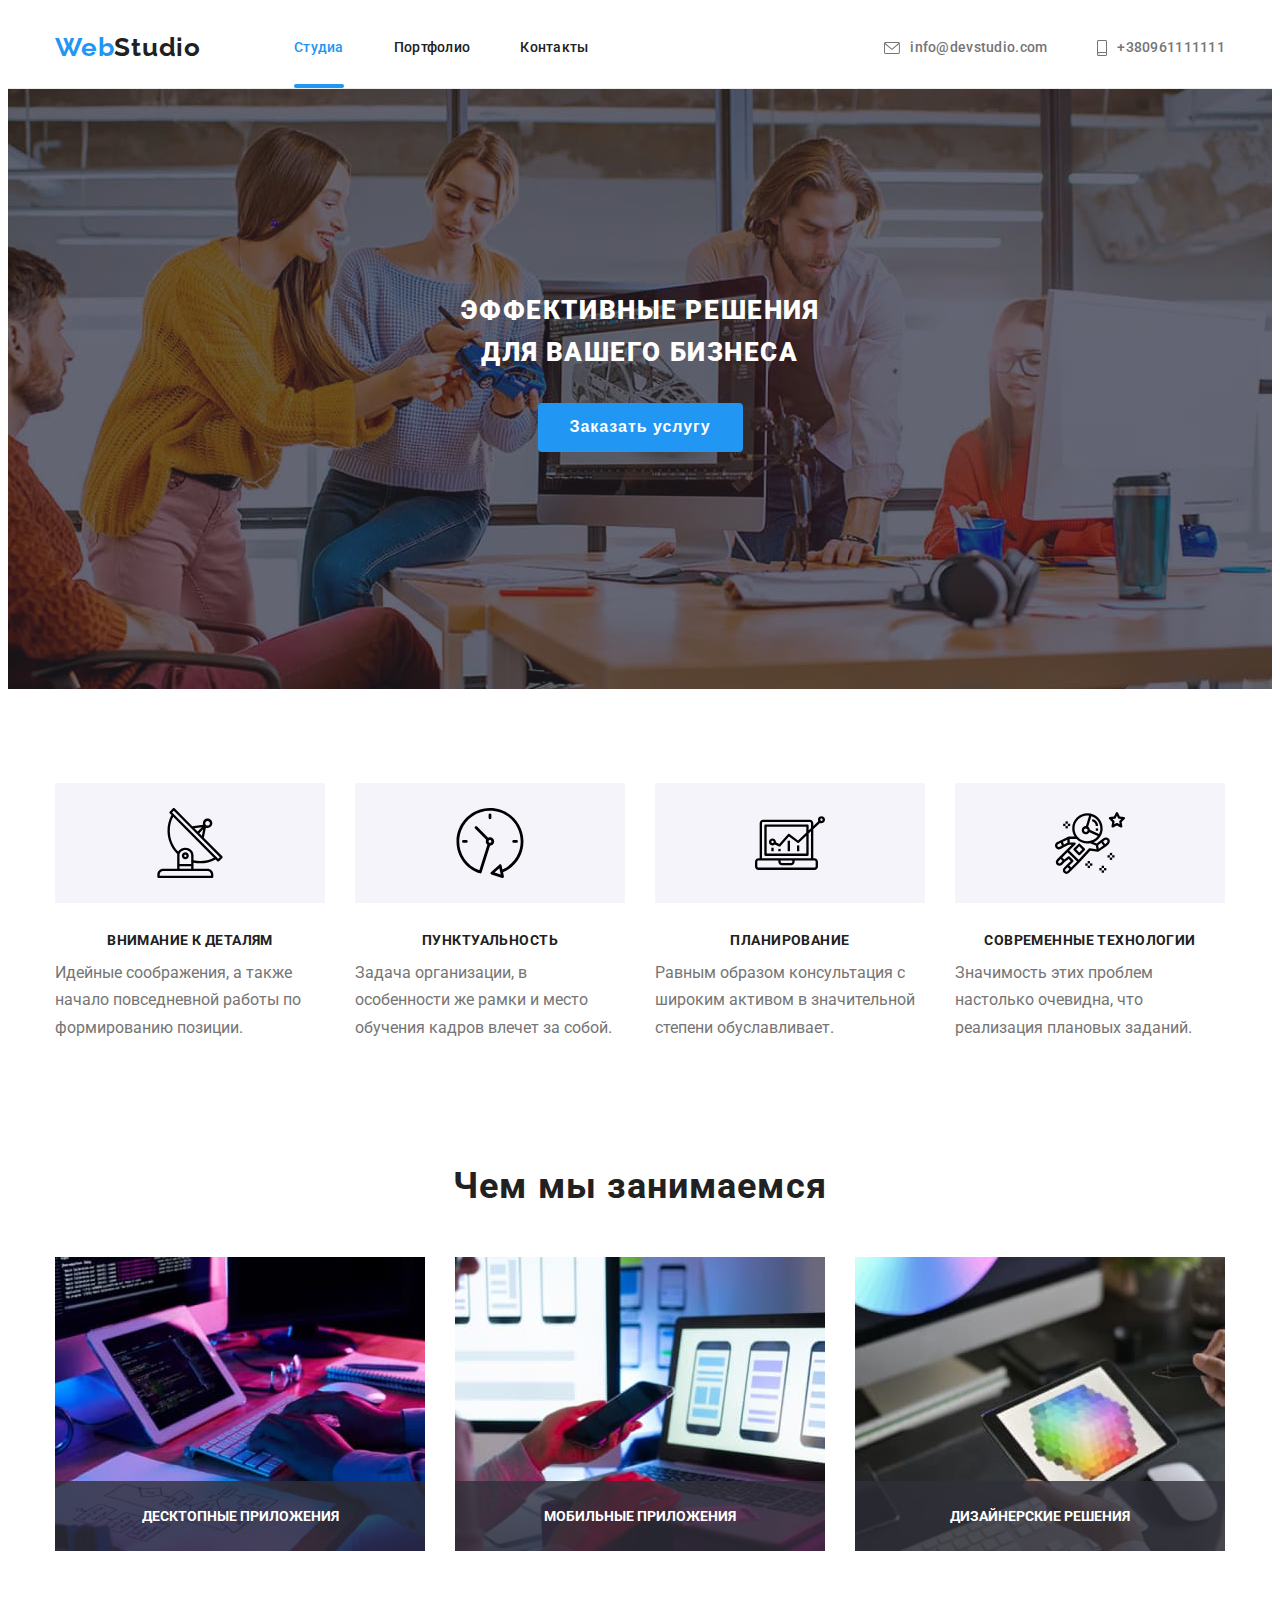
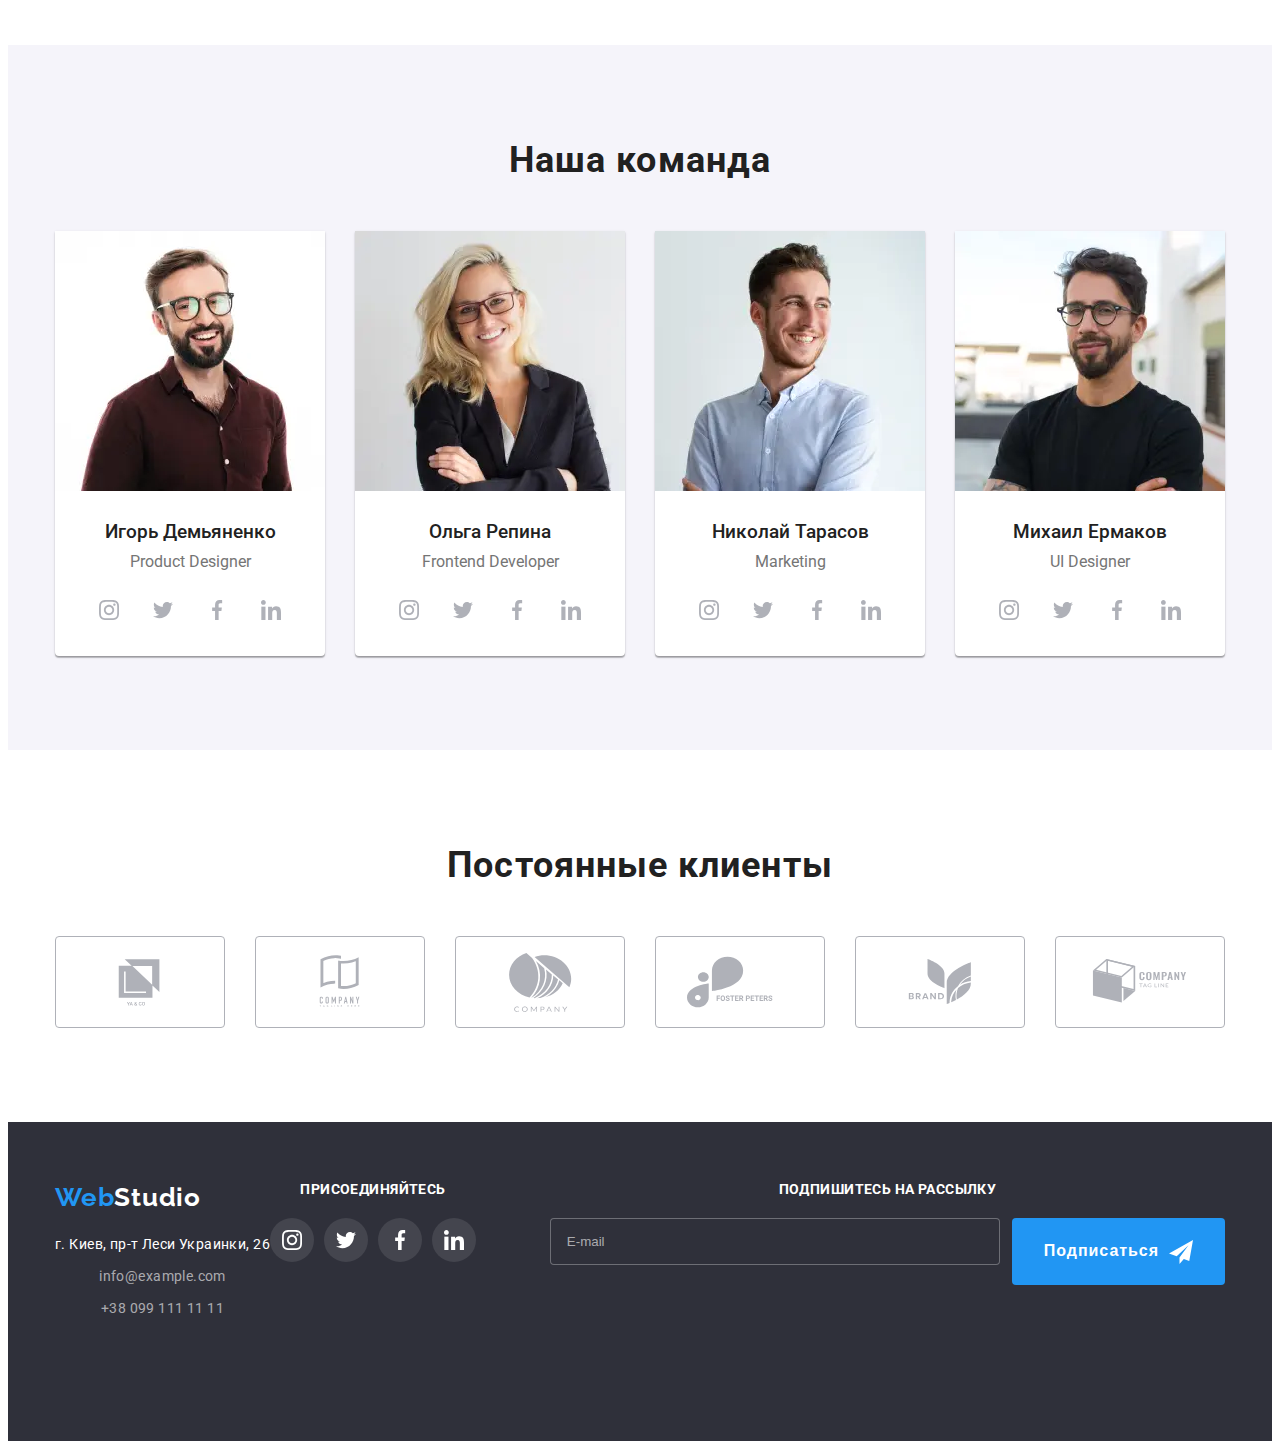
==== commit 3db069cc: "Footer marks" ====
--- a/index.html
+++ b/index.html
@@ -461,7 +461,7 @@
     </main>
 
 <!--FOOTER-->
-    <!-- <footer class="footer">
+    <footer class="footer">
         <div class="footer-container container">
             <div class="footer-main">
                 <a class="footer-logo link" href="#"><span>Web</span>Studio</a>
@@ -479,9 +479,9 @@
                     </li>
                     </ul>
             </address>
-        </div>               -->
+        </div>              
  <!--FOOTER-ICON-->
-    <!-- <div class="footer-second">
+    <div class="footer-second">
             <h3 class="title">Присоединяйтесь</h3>
         <ul class="footer-social-icon-list list">
             <li>
@@ -529,7 +529,7 @@
     </div>
     </div>
     </footer>
-    -->
+   
     <script src="./js/menu.js "></script> 
     <script src="./js/modal.js"></script> 
 </body>
--- a/css/main.min.css
+++ b/css/main.min.css
@@ -1,2 +1,2 @@
-:root{--primary-font-family: 'Roboto', sans-serif;--secondary-font-family: 'Raleway', sans-serif;--main-text-color:#212121;--second-text-color:#757575;--white-text-color: #FFFFFF;--accent-color: #2196F3;--accent-button-color: #188CE8;--background-color: #2F303A;--icon-color: #AFB1B8;--hero-gradient-color: rgba(47, 48, 58, 0.4);--background-color-icon: #F5F4FA;--second-backgrounf-color: rgba(255, 255, 255, 0.1);--timing-function: cubic-bezier(0.4, 0, 0.2, 1)}.visually-hidden{position:absolute;width:1px;height:1px;margin:-1px;border:0;padding:0;white-space:nowrap;clip-path:inset(100%);clip:rect(0 0 0 0);overflow:hidden}*{box-sizing:border-box}body{font-family:var(--primary-font-family);color:var(--main-text-color)}h1,h2,h3,h4,h5,h6,p{margin-top:0;margin-bottom:0}ul,ol{margin-top:0;margin-bottom:0;padding-left:0}img{display:block;max-width:100%;height:auto}address{font-style:normal}.list{list-style:none;padding:0}.link{text-decoration:none}.section{padding-top:60px;padding-bottom:60px}@media screen and (min-width: 1200px){.section{padding-top:94px;padding-bottom:94px}}.container{padding-left:15px;padding-right:15px}@media screen and (min-width: 480px){.container{width:480px;margin-left:auto;margin-right:auto}}@media screen and (min-width: 768px){.container{width:768px}}@media screen and (min-width: 1200px){.container{width:1200px}}.modal-button{position:absolute;display:flex;justify-content:center;align-items:center;width:30px;height:30px;top:8px;right:8px;border:1px solid rgba(0,0,0,0.1);border-radius:50px;background:var(--white-text-color)}.modal-button:hover,.modal-button:focus{fill:var(--accent-color)}@media screen and (max-width: 767px){.contact-links-list{display:none}}@media screen and (min-width: 768px){.contact-links-list{margin-left:auto}.contact-links-list-item:not(:last-child){margin-bottom:10px}.contact-links-list-link{display:flex;align-items:center;font-weight:500;font-size:14px;line-height:1.14;letter-spacing:0.02em;color:var(--second-text-color)}.contact-icon{margin-right:8px;fill:var(--second-text-color)}}@media screen and (min-width: 1200px){.contact-links-list{display:flex}.contact-links-list-item:not(:last-child){margin-right:50px;margin-bottom:0}.contact-icon{margin-right:10px;transition:fill 250ms var(--timing-function)}.contact-links-list-link:hover .contact-icon,.contact-links-list-link:focus .contact-icon{fill:var(--accent-color)}.contact-links-list-link{padding-top:32px;padding-bottom:32px;transition:color 250ms var(--timing-function)}.contact-links-list-link:hover,.contact-links-list-link:focus{color:var(--accent-color)}}.title{font-weight:bold;font-size:14px;line-height:1.14;letter-spacing:0.03em;text-transform:uppercase;color:var(--white-text-color);margin-bottom:20px;text-align:center}.title-theme-dark{margin-bottom:30px;font-weight:700;font-size:28px;line-height:1.17;text-align:center;letter-spacing:0.03em}@media screen and (min-width: 1200px){.title-theme-dark{font-size:36px;margin-bottom:50px}}.logo{color:var(--main-text-color);font-family:var(--secondary-font-family);font-weight:700;font-size:26px;line-height:1.2;letter-spacing:0.03em}.logo span{color:var(--accent-color)}.backdrop{position:fixed;top:0;left:0;width:100%;height:100%;background:rgba(0,0,0,0.2);transition:opacity 250ms var(--timing-function),visibility 250ms var(--timing-function)}.backdrop.is-hidden{opacity:0;pointer-events:none;visibility:hidden}.modal{position:absolute;top:50%;left:50%;transform:translate(-50%, -50%) scale(1);width:528px;min-height:581px;padding:40px;box-shadow:0px 1px 3px rgba(0,0,0,0.12),0px 1px 1px rgba(0,0,0,0.14),0px 2px 1px rgba(0,0,0,0.2);border-radius:4px;background-color:var(--white-text-color);transition:transform 250ms var(--timing-function)}.is-hidden .modal{transform:translate(-50%, -50%) scale(0.9)}@media screen and (max-width: 1199px){.modal{width:450px}}.modal-title{margin-bottom:12px;font-weight:700;font-size:20px;line-height:1.15;text-align:center;letter-spacing:0.03em;color:var(--main-text-color)}.contact-text{font-style:normal;font-weight:400;font-size:12px;line-height:1.16;letter-spacing:0.01em;color:var(--second-text-color)}.contact-form-input-wrapper{position:relative;display:block;margin-top:4px}.contact-form-label{display:block;margin-bottom:10px}.contact-form-label-feedback{display:block;margin-bottom:20px}.contact-form-input{width:100%;height:40px;padding-left:42px;border:1px solid rgba(33,33,33,0.2);border-radius:4px;transition:border-color 250ms var(--timing-function)}.contact-form-input:focus,.contact-form-input:hover{outline:none;border-color:var(--accent-color)}.contact-form-icon{display:block;top:50%;left:15px;transform:translateY(-50%);position:absolute;transition:fill 250ms var(--timing-function)}.contact-form-input:focus+.contact-form-icon,.contact-form-input:hover+.contact-form-icon{fill:var(--accent-color)}.contact-form-feedback{width:100%;height:120px;margin-top:4px;padding:12px 16px;resize:none;border:1px solid rgba(33,33,33,0.2);border-radius:4px;transition:border-color 250ms var(--timing-function)}.contact-form-feedback:focus,.contact-form-feedback:hover{outline:none;border-color:var(--accent-color)}.contact-form-feedback::placeholder{font-size:12px;line-height:1.16;letter-spacing:0.01em;color:var(--second-text-color)}.contact-form-checkbox-wrapper{margin-bottom:30px}.contact-form-checkbox-label{display:flex;align-items:center;color:var(--second-text-color);font-size:12px;line-height:1.71;letter-spacing:0.03em}.contact-form-checkbox:focus+.contact-form-checkbox-label::before{border:1px solid var(--main-text-color)}.contact-form-checkbox:checked+.contact-form-checkbox-label::before{background-image:url("../img/icon-check.svg");background-position:center;border-radius:2px}.contact-form-checkbox:focus+.contact-form-checkbox-label::before{border:1px solid var(--accent-color)}.contact-form-checkbox-label::before{display:inline-block;width:16px;height:15px;margin-right:9px;border:1px solid var(--main-text-color);cursor:pointer;content:""}@media screen and (min-width: 1200px){.contact-form-checkbox-label{font-size:14px}}.contact-form-submit-btn{display:block;margin:0 auto;padding:10px 55px;font-weight:700;font-size:16px;line-height:1.8;letter-spacing:0.06em;background-color:var(--accent-color);color:var(--white-text-color);border:0;border-radius:4px;cursor:pointer;transition:background-color 250ms var(--timing-function)}.contact-form-submit-btn:hover,.contact-form-submit-btn:focus{background-color:var(--accent-button-color)}.link-policy{color:var(--accent-color)}@media screen and (min-width: 1600px){.footer-second{margin-left:72px}}.footer-social-icon-list{display:flex}.footer-social-icon-list li:not(:last-child){margin-right:10px}.footer-social-icon-link{display:flex;justify-content:center;align-items:center;width:44px;height:44px;border-radius:50%;background-color:var(--second-backgrounf-color);transition:background-color 250ms var(--timing-function)}.footer-social-icon-link:hover,.footer-social-icon-link:focus{background-color:var(--accent-color)}@media screen and (min-width: 480px){.footer-social-icon-link{margin-bottom:60px}}.footer-social{fill:var(--white-text-color)}.footer-form{margin-left:auto}.footer-form-sing-up{display:flex}@media screen and (min-width: 480px){.footer-form-sing-up{flex-wrap:wrap;justify-content:center}}.footer-contact-form-input{padding:15px 16px;width:450px;margin-right:12px;color:var(--white-text-color);border:1px solid rgba(255,255,255,0.3);background-color:var(--background-color);box-sizing:border-box;border-radius:4px}.footer-contact-form-input::placeholder{color:rgba(255,255,255,0.6)}@media screen and (min-width: 480px){.footer-contact-form-input{margin-bottom:20px}}@media screen and (min-width: 1600px){.footer-contact-form-input{min-width:385px}}.sign-up-icon{margin-left:10px}.footer-contact-form-submit-btn{display:flex;align-items:center;text-align:center;padding:10px 32px;font-weight:700;font-size:16px;line-height:1.8;letter-spacing:0.06em;background-color:var(--accent-color);color:var(--white-text-color);border:0;border-radius:4px;cursor:pointer;transition:background-color 250ms var(--timing-function)}.footer-contact-form-submit-btn::before{background-image:url("../img/icon-check.svg")}.footer-contact-form-submit-btn:hover,.footer-contact-form-submit-btn:focus{background-color:var(--accent-button-color)}@media screen and (max-width: 768px){.mobile-menu-btn{background-color:transparent;border:none;padding:0;line-height:0}.mobile-menu{position:absolute;top:0;right:0;width:100%;height:100vh;overflow:auto;opacity:0;visibility:hidden;pointer-events:none;background-color:var(--white-text-color);transition:opacity 250ms var(--timing-function),visibility 250ms var(--timing-function)}.mobile-menu.is-open{opacity:1;visibility:visible;pointer-events:auto}.mobile-menu-btn__icon{transition:fill 250ms var(--timing-function)}.mobile-menu-btn__icon:hover,.mobile-menu-btn__icon:focus{fill:var(--accent-color);cursor:pointer}.mobile-menu_close-btn{position:absolute;top:15px;right:15px;background-color:transparent;border:none;padding:0;line-height:0;transition:fill 250ms var(--timing-function)}.mobile-menu_close-btn:hover,.mobile-menu_close-btn:focus{fill:var(--accent-color);cursor:pointer}.mobile-menu_container{position:relative;display:flex;flex-direction:column;padding-top:48px;padding-bottom:48px;height:100vh}.mobile-wrapper{margin-top:auto}.mobile-menu_nav-item:not(:last-child){margin-bottom:32px}.mobile-menu_nav-link{font-weight:500;font-size:40px;line-height:1.17;text-align:center;letter-spacing:0.02em;color:var(--main-text-color)}a.current{color:var(--accent-color)}.mobile-menu_contact-list{margin-bottom:64px}.mobile-menu_contact-item:not(:last-child){margin-bottom:32px}.mobile-menu_contact-link{font-weight:500;letter-spacing:0.02em}.mobile-menu__contact-link_tel{font-size:34px;line-height:1.17;color:var(--accent-color)}.mobile-menu__contact-link_mail{font-size:24px;line-height:28px;color:var(--second-text-color);transition:color 250ms var(--timing-function)}.mobile-menu__contact-link_mail:hover,.mobile-menu__contact-link_mail:focus{color:var(--accent-color)}.mobile-menu_social-list{display:flex}.mobile-menu_social-link{font-weight:500;font-size:18px;line-height:1.122;letter-spacing:0.02em;color:var(--accent-color)}.mobile-menu_social-item:not(:last-child){border-right:1px solid rgba(33,33,33,0.2);padding-right:10px}.mobile-menu_social-item:not(:first-child){padding-left:10px}}@media screen and (min-width: 768px){.mobile-menu{display:none}.mobile-menu-btn{display:none}}.header-container{display:flex;align-items:center}@media screen and (max-width: 767px){.header-container{justify-content:space-between}}.header{border-bottom:1px solid #ECECEC}@media screen and (max-width: 767px){.header{position:relative;padding-top:10px;padding-bottom:10px}}@media screen and (max-width: 767px){.navigation{display:none}}@media screen and (min-width: 768px){.navigation{margin-left:88px}}@media screen and (min-width: 1200px){.navigation{margin-left:93px}}@media screen and (min-width: 768px){.nav-list{display:flex}}.nav-list-link{position:relative}@media screen and (min-width: 768px){.nav-list-link{display:block;padding-top:32px;padding-bottom:32px;font-family:var(--primary-font-family);font-weight:500;font-size:14px;line-height:1.14;letter-spacing:0.02em;color:var(--main-text-color);transition:color 250ms var(--timing-function)}}.nav-list-link:hover,.nav-list-link:focus{color:var(--accent-color)}.nav-list-link::after{content:" ";position:absolute;left:0;bottom:0;display:block;width:100%;height:4px;background-color:var(--accent-color);border-radius:2px;opacity:0}.nav-list-item:not(:last-child){margin-right:50px}.navigation a.current{color:var(--accent-color)}.current:after{opacity:1}.hero{height:400px;margin-right:auto;margin-left:auto;padding-top:118px;padding-bottom:118px;background-image:linear-gradient(to right, var(--hero-gradient-color), var(--hero-gradient-color)),url("/img/mobile/header-img.jpg");background-repeat:no-repeat;background-size:cover;background-position:center;background-color:var(--background-color);font-family:var(--primary-font-family)}@media (min-device-pixel-ratio: 2), (-webkit-min-device-pixel-ratio: 2), (min-resolution: 192dpi), (min-resolution: 2dppx){.hero{background-image:linear-gradient(to right, var(--hero-gradient-color), var(--hero-gradient-color)),url("/img/mobile/header-img@2x.jpg")}}@media screen and (min-width: 768px){.hero{background-image:linear-gradient(to right, var(--hero-gradient-color), var(--hero-gradient-color)),url("/img/tablet/header-img.jpg")}}@media screen and (min-width: 768px) and (min-device-pixel-ratio: 2), screen and (min-width: 768px) and (-webkit-min-device-pixel-ratio: 2), screen and (min-width: 768px) and (min-resolution: 192dpi), screen and (min-width: 768px) and (min-resolution: 2dppx){.hero{background-image:linear-gradient(to right, var(--hero-gradient-color), var(--hero-gradient-color)),url("/img/tablet/header-img@2x.jpg")}}@media screen and (min-width: 1200px){.hero{max-width:1600px;height:600px;padding-top:200px;padding-bottom:200px;background-image:linear-gradient(to right, var(--hero-gradient-color), var(--hero-gradient-color)),url("/img/desktop/bg-hero.jpg")}}@media screen and (min-width: 1200px) and (min-device-pixel-ratio: 2), screen and (min-width: 1200px) and (-webkit-min-device-pixel-ratio: 2), screen and (min-width: 1200px) and (min-resolution: 192dpi), screen and (min-width: 1200px) and (min-resolution: 2dppx){.hero{background-image:linear-gradient(to right, var(--hero-gradient-color), var(--hero-gradient-color)),url("/img/desktop/bg-hero@2x.jpg")}}@media screen and (min-width: 1200px){.hero-title{width:696px;font-size:44px;line-height:1.5}}.hero-title{width:360px;margin:0px auto;margin-bottom:30px;font-weight:900;letter-spacing:0.06em;font-size:26px;line-height:1.62;color:var(--white-text-color);text-transform:uppercase;text-align:center}.hero-button{display:block;margin:0 auto;padding:10px 32px;font-weight:700;font-size:16px;line-height:1.8;letter-spacing:0.06em;background-color:var(--accent-color);color:var(--white-text-color);border:0;border-radius:4px;cursor:pointer;transition:background-color 250ms var(--timing-function)}.hero-button:hover,.hero-button:focus{background-color:var(--accent-button-color)}.about{padding-bottom:60px;padding-top:60px}.about-item:not(:last-child){margin-bottom:30px}.wrap-about-icon{display:flex;justify-content:center;align-items:center;margin-bottom:30px;height:120px;background-color:var(--background-color-icon)}.about-item-title{margin-bottom:10px;font-weight:700;font-size:14px;letter-spacing:0.03em;line-height:1.14;text-transform:uppercase;text-align:center}.about-text-item{line-height:1.71;color:var(--second-text-color)}@media screen and (min-width: 768px){.about-list{display:flex;flex-wrap:wrap;margin-top:-30px;margin-left:-30px}.about-item{flex-basis:calc((100% - 2*30px) / 2);margin-top:30px;margin-left:30px}}@media screen and (min-width: 1200px){.about{padding-top:94px;padding-bottom:94px}.about-item{flex-basis:calc((100% - 120px) / 4)}}@media screen and (max-width: 1200px){.section-service{display:none}}.section-service{padding-bottom:94px}.work-gallery-list{display:flex;flex-wrap:wrap}.work-gallery-item{position:relative}.work-gallery-item:not(:last-child){margin-right:30px}.gallery-title{position:absolute;left:0;bottom:0;width:100%;margin:0;padding:27px 10px;font-size:14px;line-height:1.15;text-align:center;text-transform:uppercase;color:var(--white-text-color);background-color:rgba(47,48,58,0.8)}.employees-section{background:var(--background-color-icon);padding-top:60px;padding-bottom:60px}.employees-card{background:var(--white-text-color);box-shadow:0px 1px 3px rgba(0,0,0,0.12),0px 1px 1px rgba(0,0,0,0.14),0px 2px 1px rgba(0,0,0,0.2);border-radius:0px 0px 4px 4px}.employees-name{margin-bottom:10px;font-weight:500}.employee-wrap{padding:30px 20px 24px;text-align:center;font-size:16px;line-height:1.18}.employees-position{margin-bottom:16px;color:var(--second-text-color)}.social-list{display:flex;justify-content:center}.social-icon-link{display:flex;justify-content:center;align-items:center;width:44px;height:44px}.social-icon{fill:var(--icon-color)}.social-icon-item:not(:last-child){margin-right:10px}@media screen and (max-width: 767px){.employees-card:not(:last-child){margin-bottom:30px}}@media screen and (min-width: 768px){.employees{display:flex;flex-wrap:wrap;margin-top:-30px;margin-left:-30px}.employees-card{flex-basis:calc((100% - 2*30px) / 2);margin-top:30px;margin-left:30px}}@media screen and (min-width: 1200px){.employees-section{padding-top:94px;padding-bottom:94px}.employees-card{flex-basis:calc((100% - 120px) / 4);margin-top:30px;margin-left:30px}.social-icon{transition:fill 250ms var(--timing-function)}.social-icon-link:hover .social-icon,.social-icon-link:focus .social-icon{fill:var(--white-text-color)}.social-icon-link{border-radius:50%;transition:background-color 250ms var(--timing-function)}.social-icon-link:hover,.social-icon-link:focus{background-color:var(--accent-color)}}.clients{padding-top:60px;padding-bottom:60px}.clients-list{display:flex;flex-wrap:wrap;margin-top:-30px;margin-left:-30px}.clients-list-item{flex-basis:calc((100% - 2 * 30px) / 2);margin-top:30px;margin-left:30px}.clients-icon-link{width:100%;height:92px;border:1px solid var(--icon-color);border-radius:4px;display:flex;justify-content:center;align-items:center;transition:border 250ms var(--timing-function)}.clients-icon-link:hover,.clients-icon-link:focus{border:1px solid var(--accent-color)}.client-icon{width:106px;height:60px;fill:var(--icon-color);transition:fill 250ms var(--timing-function)}.clients-icon-link:hover .client-icon,.clients-icon-link:focus .client-icon{fill:var(--accent-color)}@media screen and (min-width: 768px){.clients-list-item{flex-basis:calc((100% - 3 * 30px) / 3)}}@media screen and (min-width: 1200px){.clients{padding-top:94px;padding-bottom:94px}.clients-list{flex-wrap:nowrap}}.footer{background-color:var(--background-color);padding:60px 0}.footer-container{display:flex}@media screen and (min-width: 1600px){.footer-container{align-items:baseline}}.footer-main{margin-bottom:60px}@media screen and (min-width: 1600px){.footer-main{margin-bottom:0}}.footer-logo{display:inline-block;font-family:var(--secondary-font-family);font-weight:700;font-size:26px;line-height:1.19;letter-spacing:0.03em;color:var(--white-text-color);margin-bottom:20px}.footer-logo span{color:var(--accent-color)}.contact-info{font-style:normal}.contact-info-list-item{font-size:14px;line-height:1.71;letter-spacing:0.03em;text-align:center}.contact-info-list-item:not(:last-child){margin-bottom:8px}.address-info{color:var(--white-text-color)}.contact-list-link{color:rgba(255,255,255,0.6);transition:color 250ms var(--timing-function)}.contact-list-link:hover,.contact-list-link:focus{color:var(--accent-color)}.contact-list-link li:not(:last-child){margin-bottom:9px}.hero-portfolio-buttom{padding-top:94px;padding-bottom:94px}.filter-list{display:flex;justify-content:center;margin-bottom:50px}.filter-list_btn{padding:6px 22px;background-color:#F5F4FA;font-weight:500;font-size:16px;line-height:1.6;cursor:pointer;border:none;border-radius:4px;color:var(--main-text-color);transition:background-color 250ms var(--timing-function),color 250ms var(--timing-function),box-shadow 250ms var(--timing-function)}.filter-list_btn:hover,.filter-list_btn:focus{background-color:var(--accent-color);color:var(--white-text-color);box-shadow:0px 3px 1px rgba(0,0,0,0.1),0px 1px 2px rgba(0,0,0,0.08),0px 2px 2px rgba(0,0,0,0.12)}.filter-list_item:not(:last-child){margin-right:8px}.project-list{display:flex;flex-wrap:wrap;margin:-15px}.project-list-item{background:var(--white-text-color);margin:15px}.project-image{position:relative;overflow:hidden}.project-action{position:absolute;top:0;left:0;width:100%;height:100%;padding:63px 24px;background-color:var(--accent-color);opacity:0.9;transform:translateY(100%);transition:transform 250ms var(--timing-function)}.project-list-link:hover .project-action,.project-list-link:focus .project-action{transform:translateY(0)}.project-description{font-size:18px;line-height:1.56;color:var(--white-text-color)}.project-list-link{display:block;transition:box-shadow 250ms var(--timing-function)}.project-list-link:hover,.project-list-link:focus{box-shadow:0px 1px 1px rgba(0,0,0,0.12),0px 4px 4px rgba(0,0,0,0.06),1px 4px 6px rgba(0,0,0,0.16)}.project-wrapp{padding:20px 24px;border:1px solid #EEEEEE;border-top:none}.project-title{margin-top:0;margin-bottom:4px;color:var(--main-text-color);font-weight:700;font-size:18px;line-height:2;letter-spacing:0.06em}.project-text{font-size:16px;line-height:1.187;letter-spacing:0.03em;color:var(--second-text-color)}
+:root{--primary-font-family: 'Roboto', sans-serif;--secondary-font-family: 'Raleway', sans-serif;--main-text-color:#212121;--second-text-color:#757575;--white-text-color: #FFFFFF;--accent-color: #2196F3;--accent-button-color: #188CE8;--background-color: #2F303A;--icon-color: #AFB1B8;--hero-gradient-color: rgba(47, 48, 58, 0.4);--background-color-icon: #F5F4FA;--second-backgrounf-color: rgba(255, 255, 255, 0.1);--timing-function: cubic-bezier(0.4, 0, 0.2, 1)}.visually-hidden{position:absolute;width:1px;height:1px;margin:-1px;border:0;padding:0;white-space:nowrap;clip-path:inset(100%);clip:rect(0 0 0 0);overflow:hidden}*{box-sizing:border-box}body{font-family:var(--primary-font-family);color:var(--main-text-color)}h1,h2,h3,h4,h5,h6,p{margin-top:0;margin-bottom:0}ul,ol{margin-top:0;margin-bottom:0;padding-left:0}img{display:block;max-width:100%;height:auto}address{font-style:normal}.list{list-style:none;padding:0}.link{text-decoration:none}.section{padding-top:60px;padding-bottom:60px}@media screen and (min-width: 1200px){.section{padding-top:94px;padding-bottom:94px}}.container{padding-left:15px;padding-right:15px}@media screen and (min-width: 480px){.container{width:480px;margin-left:auto;margin-right:auto}}@media screen and (min-width: 768px){.container{width:768px}}@media screen and (min-width: 1200px){.container{width:1200px}}.modal-button{position:absolute;display:flex;justify-content:center;align-items:center;width:30px;height:30px;top:8px;right:8px;border:1px solid rgba(0,0,0,0.1);border-radius:50px;background:var(--white-text-color)}.modal-button:hover,.modal-button:focus{fill:var(--accent-color)}@media screen and (max-width: 767px){.contact-links-list{display:none}}@media screen and (min-width: 768px){.contact-links-list{margin-left:auto}.contact-links-list-item:not(:last-child){margin-bottom:10px}.contact-links-list-link{display:flex;align-items:center;font-weight:500;font-size:14px;line-height:1.14;letter-spacing:0.02em;color:var(--second-text-color)}.contact-icon{margin-right:8px;fill:var(--second-text-color)}}@media screen and (min-width: 1200px){.contact-links-list{display:flex}.contact-links-list-item:not(:last-child){margin-right:50px;margin-bottom:0}.contact-icon{margin-right:10px;transition:fill 250ms var(--timing-function)}.contact-links-list-link:hover .contact-icon,.contact-links-list-link:focus .contact-icon{fill:var(--accent-color)}.contact-links-list-link{padding-top:32px;padding-bottom:32px;transition:color 250ms var(--timing-function)}.contact-links-list-link:hover,.contact-links-list-link:focus{color:var(--accent-color)}}.title{font-weight:bold;font-size:14px;line-height:1.14;letter-spacing:0.03em;text-transform:uppercase;color:var(--white-text-color);margin-bottom:20px;text-align:center}.title-theme-dark{margin-bottom:30px;font-weight:700;font-size:28px;line-height:1.17;text-align:center;letter-spacing:0.03em}@media screen and (min-width: 1200px){.title-theme-dark{font-size:36px;margin-bottom:50px}}.logo{color:var(--main-text-color);font-family:var(--secondary-font-family);font-weight:700;font-size:26px;line-height:1.2;letter-spacing:0.03em}.logo span{color:var(--accent-color)}.backdrop{position:fixed;top:0;left:0;width:100%;height:100%;background:rgba(0,0,0,0.2);transition:opacity 250ms var(--timing-function),visibility 250ms var(--timing-function)}.backdrop.is-hidden{opacity:0;pointer-events:none;visibility:hidden}.modal{position:absolute;top:50%;left:50%;transform:translate(-50%, -50%) scale(1);width:528px;min-height:581px;padding:40px;box-shadow:0px 1px 3px rgba(0,0,0,0.12),0px 1px 1px rgba(0,0,0,0.14),0px 2px 1px rgba(0,0,0,0.2);border-radius:4px;background-color:var(--white-text-color);transition:transform 250ms var(--timing-function)}.is-hidden .modal{transform:translate(-50%, -50%) scale(0.9)}@media screen and (max-width: 1199px){.modal{width:450px}}.modal-title{margin-bottom:12px;font-weight:700;font-size:20px;line-height:1.15;text-align:center;letter-spacing:0.03em;color:var(--main-text-color)}.contact-text{font-style:normal;font-weight:400;font-size:12px;line-height:1.16;letter-spacing:0.01em;color:var(--second-text-color)}.contact-form-input-wrapper{position:relative;display:block;margin-top:4px}.contact-form-label{display:block;margin-bottom:10px}.contact-form-label-feedback{display:block;margin-bottom:20px}.contact-form-input{width:100%;height:40px;padding-left:42px;border:1px solid rgba(33,33,33,0.2);border-radius:4px;transition:border-color 250ms var(--timing-function)}.contact-form-input:focus,.contact-form-input:hover{outline:none;border-color:var(--accent-color)}.contact-form-icon{display:block;top:50%;left:15px;transform:translateY(-50%);position:absolute;transition:fill 250ms var(--timing-function)}.contact-form-input:focus+.contact-form-icon,.contact-form-input:hover+.contact-form-icon{fill:var(--accent-color)}.contact-form-feedback{width:100%;height:120px;margin-top:4px;padding:12px 16px;resize:none;border:1px solid rgba(33,33,33,0.2);border-radius:4px;transition:border-color 250ms var(--timing-function)}.contact-form-feedback:focus,.contact-form-feedback:hover{outline:none;border-color:var(--accent-color)}.contact-form-feedback::placeholder{font-size:12px;line-height:1.16;letter-spacing:0.01em;color:var(--second-text-color)}.contact-form-checkbox-wrapper{margin-bottom:30px}.contact-form-checkbox-label{display:flex;align-items:center;color:var(--second-text-color);font-size:12px;line-height:1.71;letter-spacing:0.03em}.contact-form-checkbox:focus+.contact-form-checkbox-label::before{border:1px solid var(--main-text-color)}.contact-form-checkbox:checked+.contact-form-checkbox-label::before{background-image:url("../img/icon-check.svg");background-position:center;border-radius:2px}.contact-form-checkbox:focus+.contact-form-checkbox-label::before{border:1px solid var(--accent-color)}.contact-form-checkbox-label::before{display:inline-block;width:16px;height:15px;margin-right:9px;border:1px solid var(--main-text-color);cursor:pointer;content:""}@media screen and (min-width: 1200px){.contact-form-checkbox-label{font-size:14px}}.contact-form-submit-btn{display:block;margin:0 auto;padding:10px 55px;font-weight:700;font-size:16px;line-height:1.8;letter-spacing:0.06em;background-color:var(--accent-color);color:var(--white-text-color);border:0;border-radius:4px;cursor:pointer;transition:background-color 250ms var(--timing-function)}.contact-form-submit-btn:hover,.contact-form-submit-btn:focus{background-color:var(--accent-button-color)}.link-policy{color:var(--accent-color)}@media screen and (min-width: 1600px){.footer-second{margin-left:72px}}.footer-social-icon-list{display:flex;justify-content:center}.footer-social-icon-list li:not(:last-child){margin-right:10px}.footer-social-icon-link{display:flex;justify-content:center;align-items:center;width:44px;height:44px;border-radius:50%;background-color:var(--second-backgrounf-color);transition:background-color 250ms var(--timing-function)}.footer-social-icon-link:hover,.footer-social-icon-link:focus{background-color:var(--accent-color)}@media screen and (min-width: 480px){.footer-social-icon-link{margin-bottom:60px}}.footer-social{fill:var(--white-text-color)}@media screen and (min-width: 1200px){.footer-social-icon-list{justify-content:start}}.footer-form{margin-left:auto}.footer-form-sing-up{display:flex}@media screen and (min-width: 480px){.footer-form-sing-up{flex-wrap:wrap;justify-content:center}}.footer-contact-form-input{padding:15px 16px;width:450px;margin-right:12px;color:var(--white-text-color);border:1px solid rgba(255,255,255,0.3);background-color:var(--background-color);box-sizing:border-box;border-radius:4px}.footer-contact-form-input::placeholder{color:rgba(255,255,255,0.6)}@media screen and (min-width: 480px){.footer-contact-form-input{margin-bottom:20px}}@media screen and (min-width: 1600px){.footer-contact-form-input{min-width:385px}}.sign-up-icon{margin-left:10px}.footer-contact-form-submit-btn{display:flex;align-items:center;text-align:center;padding:10px 32px;font-weight:700;font-size:16px;line-height:1.8;letter-spacing:0.06em;background-color:var(--accent-color);color:var(--white-text-color);border:0;border-radius:4px;cursor:pointer;transition:background-color 250ms var(--timing-function)}.footer-contact-form-submit-btn::before{background-image:url("../img/icon-check.svg")}.footer-contact-form-submit-btn:hover,.footer-contact-form-submit-btn:focus{background-color:var(--accent-button-color)}@media screen and (max-width: 768px){.mobile-menu-btn{background-color:transparent;border:none;padding:0;line-height:0}.mobile-menu{position:absolute;top:0;right:0;width:100%;height:100vh;overflow:auto;opacity:0;visibility:hidden;pointer-events:none;background-color:var(--white-text-color);transition:opacity 250ms var(--timing-function),visibility 250ms var(--timing-function)}.mobile-menu.is-open{opacity:1;visibility:visible;pointer-events:auto}.mobile-menu-btn__icon{transition:fill 250ms var(--timing-function)}.mobile-menu-btn__icon:hover,.mobile-menu-btn__icon:focus{fill:var(--accent-color);cursor:pointer}.mobile-menu_close-btn{position:absolute;top:15px;right:15px;background-color:transparent;border:none;padding:0;line-height:0;transition:fill 250ms var(--timing-function)}.mobile-menu_close-btn:hover,.mobile-menu_close-btn:focus{fill:var(--accent-color);cursor:pointer}.mobile-menu_container{position:relative;display:flex;flex-direction:column;padding-top:48px;padding-bottom:48px;height:100vh}.mobile-wrapper{margin-top:auto}.mobile-menu_nav-item:not(:last-child){margin-bottom:32px}.mobile-menu_nav-link{font-weight:500;font-size:40px;line-height:1.17;text-align:center;letter-spacing:0.02em;color:var(--main-text-color)}a.current{color:var(--accent-color)}.mobile-menu_contact-list{margin-bottom:64px}.mobile-menu_contact-item:not(:last-child){margin-bottom:32px}.mobile-menu_contact-link{font-weight:500;letter-spacing:0.02em}.mobile-menu__contact-link_tel{font-size:34px;line-height:1.17;color:var(--accent-color)}.mobile-menu__contact-link_mail{font-size:24px;line-height:28px;color:var(--second-text-color);transition:color 250ms var(--timing-function)}.mobile-menu__contact-link_mail:hover,.mobile-menu__contact-link_mail:focus{color:var(--accent-color)}.mobile-menu_social-list{display:flex}.mobile-menu_social-link{font-weight:500;font-size:18px;line-height:1.122;letter-spacing:0.02em;color:var(--accent-color)}.mobile-menu_social-item:not(:last-child){border-right:1px solid rgba(33,33,33,0.2);padding-right:10px}.mobile-menu_social-item:not(:first-child){padding-left:10px}}@media screen and (min-width: 768px){.mobile-menu{display:none}.mobile-menu-btn{display:none}}.header-container{display:flex;align-items:center}@media screen and (max-width: 767px){.header-container{justify-content:space-between}}.header{border-bottom:1px solid #ECECEC}@media screen and (max-width: 767px){.header{position:relative;padding-top:10px;padding-bottom:10px}}@media screen and (max-width: 767px){.navigation{display:none}}@media screen and (min-width: 768px){.navigation{margin-left:88px}}@media screen and (min-width: 1200px){.navigation{margin-left:93px}}@media screen and (min-width: 768px){.nav-list{display:flex}}.nav-list-link{position:relative}@media screen and (min-width: 768px){.nav-list-link{display:block;padding-top:32px;padding-bottom:32px;font-family:var(--primary-font-family);font-weight:500;font-size:14px;line-height:1.14;letter-spacing:0.02em;color:var(--main-text-color);transition:color 250ms var(--timing-function)}}.nav-list-link:hover,.nav-list-link:focus{color:var(--accent-color)}.nav-list-link::after{content:" ";position:absolute;left:0;bottom:0;display:block;width:100%;height:4px;background-color:var(--accent-color);border-radius:2px;opacity:0}.nav-list-item:not(:last-child){margin-right:50px}.navigation a.current{color:var(--accent-color)}.current:after{opacity:1}.hero{height:400px;margin-right:auto;margin-left:auto;padding-top:118px;padding-bottom:118px;background-image:linear-gradient(to right, var(--hero-gradient-color), var(--hero-gradient-color)),url("/img/mobile/header-img.jpg");background-repeat:no-repeat;background-size:cover;background-position:center;background-color:var(--background-color);font-family:var(--primary-font-family)}@media (min-device-pixel-ratio: 2), (-webkit-min-device-pixel-ratio: 2), (min-resolution: 192dpi), (min-resolution: 2dppx){.hero{background-image:linear-gradient(to right, var(--hero-gradient-color), var(--hero-gradient-color)),url("/img/mobile/header-img@2x.jpg")}}@media screen and (min-width: 768px){.hero{background-image:linear-gradient(to right, var(--hero-gradient-color), var(--hero-gradient-color)),url("/img/tablet/header-img.jpg")}}@media screen and (min-width: 768px) and (min-device-pixel-ratio: 2), screen and (min-width: 768px) and (-webkit-min-device-pixel-ratio: 2), screen and (min-width: 768px) and (min-resolution: 192dpi), screen and (min-width: 768px) and (min-resolution: 2dppx){.hero{background-image:linear-gradient(to right, var(--hero-gradient-color), var(--hero-gradient-color)),url("/img/tablet/header-img@2x.jpg")}}@media screen and (min-width: 1200px){.hero{max-width:1600px;height:600px;padding-top:200px;padding-bottom:200px;background-image:linear-gradient(to right, var(--hero-gradient-color), var(--hero-gradient-color)),url("/img/desktop/bg-hero.jpg")}}@media screen and (min-width: 1200px) and (min-device-pixel-ratio: 2), screen and (min-width: 1200px) and (-webkit-min-device-pixel-ratio: 2), screen and (min-width: 1200px) and (min-resolution: 192dpi), screen and (min-width: 1200px) and (min-resolution: 2dppx){.hero{background-image:linear-gradient(to right, var(--hero-gradient-color), var(--hero-gradient-color)),url("/img/desktop/bg-hero@2x.jpg")}}@media screen and (min-width: 1200px){.hero-title{width:696px;font-size:44px;line-height:1.5}}.hero-title{width:360px;margin:0px auto;margin-bottom:30px;font-weight:900;letter-spacing:0.06em;font-size:26px;line-height:1.62;color:var(--white-text-color);text-transform:uppercase;text-align:center}.hero-button{display:block;margin:0 auto;padding:10px 32px;font-weight:700;font-size:16px;line-height:1.8;letter-spacing:0.06em;background-color:var(--accent-color);color:var(--white-text-color);border:0;border-radius:4px;cursor:pointer;transition:background-color 250ms var(--timing-function)}.hero-button:hover,.hero-button:focus{background-color:var(--accent-button-color)}.about{padding-bottom:60px;padding-top:60px}.about-item:not(:last-child){margin-bottom:30px}.wrap-about-icon{display:flex;justify-content:center;align-items:center;margin-bottom:30px;height:120px;background-color:var(--background-color-icon)}.about-item-title{margin-bottom:10px;font-weight:700;font-size:14px;letter-spacing:0.03em;line-height:1.14;text-transform:uppercase;text-align:center}.about-text-item{line-height:1.71;color:var(--second-text-color)}@media screen and (min-width: 768px){.about-list{display:flex;flex-wrap:wrap;margin-top:-30px;margin-left:-30px}.about-item{flex-basis:calc((100% - 2*30px) / 2);margin-top:30px;margin-left:30px}}@media screen and (min-width: 1200px){.about{padding-top:94px;padding-bottom:94px}.about-item{flex-basis:calc((100% - 120px) / 4)}}@media screen and (max-width: 1200px){.section-service{display:none}}.section-service{padding-bottom:94px}.work-gallery-list{display:flex;flex-wrap:wrap}.work-gallery-item{position:relative}.work-gallery-item:not(:last-child){margin-right:30px}.gallery-title{position:absolute;left:0;bottom:0;width:100%;margin:0;padding:27px 10px;font-size:14px;line-height:1.15;text-align:center;text-transform:uppercase;color:var(--white-text-color);background-color:rgba(47,48,58,0.8)}.employees-section{background:var(--background-color-icon);padding-top:60px;padding-bottom:60px}.employees-card{background:var(--white-text-color);box-shadow:0px 1px 3px rgba(0,0,0,0.12),0px 1px 1px rgba(0,0,0,0.14),0px 2px 1px rgba(0,0,0,0.2);border-radius:0px 0px 4px 4px}.employees-name{margin-bottom:10px;font-weight:500}.employee-wrap{padding:30px 20px 24px;text-align:center;font-size:16px;line-height:1.18}.employees-position{margin-bottom:16px;color:var(--second-text-color)}.social-list{display:flex;justify-content:center}.social-icon-link{display:flex;justify-content:center;align-items:center;width:44px;height:44px}.social-icon{fill:var(--icon-color)}.social-icon-item:not(:last-child){margin-right:10px}@media screen and (max-width: 767px){.employees-card:not(:last-child){margin-bottom:30px}}@media screen and (min-width: 768px){.employees{display:flex;flex-wrap:wrap;margin-top:-30px;margin-left:-30px}.employees-card{flex-basis:calc((100% - 2*30px) / 2);margin-top:30px;margin-left:30px}}@media screen and (min-width: 1200px){.employees-section{padding-top:94px;padding-bottom:94px}.employees-card{flex-basis:calc((100% - 120px) / 4);margin-top:30px;margin-left:30px}.social-icon{transition:fill 250ms var(--timing-function)}.social-icon-link:hover .social-icon,.social-icon-link:focus .social-icon{fill:var(--white-text-color)}.social-icon-link{border-radius:50%;transition:background-color 250ms var(--timing-function)}.social-icon-link:hover,.social-icon-link:focus{background-color:var(--accent-color)}}.clients{padding-top:60px;padding-bottom:60px}.clients-list{display:flex;flex-wrap:wrap;margin-top:-30px;margin-left:-30px}.clients-list-item{flex-basis:calc((100% - 2 * 30px) / 2);margin-top:30px;margin-left:30px}.clients-icon-link{width:100%;height:92px;border:1px solid var(--icon-color);border-radius:4px;display:flex;justify-content:center;align-items:center;transition:border 250ms var(--timing-function)}.clients-icon-link:hover,.clients-icon-link:focus{border:1px solid var(--accent-color)}.client-icon{width:106px;height:60px;fill:var(--icon-color);transition:fill 250ms var(--timing-function)}.clients-icon-link:hover .client-icon,.clients-icon-link:focus .client-icon{fill:var(--accent-color)}@media screen and (min-width: 768px){.clients-list-item{flex-basis:calc((100% - 3 * 30px) / 3)}}@media screen and (min-width: 1200px){.clients{padding-top:94px;padding-bottom:94px}.clients-list{flex-wrap:nowrap}}.footer{background-color:var(--background-color);padding:60px 0}@media screen and (max-width: 767px){.footer{text-align:center}.footer-container{display:flex;flex-direction:column}}@media screen and (min-width: 767px) and (max-width: 1199px){.footer-container{display:flex;flex-wrap:wrap;justify-content:space-between;align-items:baseline;padding-left:76px;padding-right:89px}}@media screen and (min-width: 1200px){.footer-container{display:flex;flex-wrap:nowrap}}.footer-main{margin-bottom:60px}@media screen and (min-width: 1600px){.footer-main{margin-bottom:0}}.footer-logo{display:inline-block;font-family:var(--secondary-font-family);font-weight:700;font-size:26px;line-height:1.19;letter-spacing:0.03em;color:var(--white-text-color);margin-bottom:20px}.footer-logo span{color:var(--accent-color)}.contact-info{font-style:normal}.contact-info-list-item{font-size:14px;line-height:1.71;letter-spacing:0.03em;text-align:center}.contact-info-list-item:not(:last-child){margin-bottom:8px}.address-info{color:var(--white-text-color)}.contact-list-link{color:rgba(255,255,255,0.6);transition:color 250ms var(--timing-function)}.contact-list-link:hover,.contact-list-link:focus{color:var(--accent-color)}.contact-list-link li:not(:last-child){margin-bottom:9px}.hero-portfolio-buttom{padding-top:94px;padding-bottom:94px}.filter-list{display:flex;justify-content:center;margin-bottom:50px}.filter-list_btn{padding:6px 22px;background-color:#F5F4FA;font-weight:500;font-size:16px;line-height:1.6;cursor:pointer;border:none;border-radius:4px;color:var(--main-text-color);transition:background-color 250ms var(--timing-function),color 250ms var(--timing-function),box-shadow 250ms var(--timing-function)}.filter-list_btn:hover,.filter-list_btn:focus{background-color:var(--accent-color);color:var(--white-text-color);box-shadow:0px 3px 1px rgba(0,0,0,0.1),0px 1px 2px rgba(0,0,0,0.08),0px 2px 2px rgba(0,0,0,0.12)}.filter-list_item:not(:last-child){margin-right:8px}.project-list{display:flex;flex-wrap:wrap;margin:-15px}.project-list-item{background:var(--white-text-color);margin:15px}.project-image{position:relative;overflow:hidden}.project-action{position:absolute;top:0;left:0;width:100%;height:100%;padding:63px 24px;background-color:var(--accent-color);opacity:0.9;transform:translateY(100%);transition:transform 250ms var(--timing-function)}.project-list-link:hover .project-action,.project-list-link:focus .project-action{transform:translateY(0)}.project-description{font-size:18px;line-height:1.56;color:var(--white-text-color)}.project-list-link{display:block;transition:box-shadow 250ms var(--timing-function)}.project-list-link:hover,.project-list-link:focus{box-shadow:0px 1px 1px rgba(0,0,0,0.12),0px 4px 4px rgba(0,0,0,0.06),1px 4px 6px rgba(0,0,0,0.16)}.project-wrapp{padding:20px 24px;border:1px solid #EEEEEE;border-top:none}.project-title{margin-top:0;margin-bottom:4px;color:var(--main-text-color);font-weight:700;font-size:18px;line-height:2;letter-spacing:0.06em}.project-text{font-size:16px;line-height:1.187;letter-spacing:0.03em;color:var(--second-text-color)}
 /*# sourceMappingURL=main.min.css.map */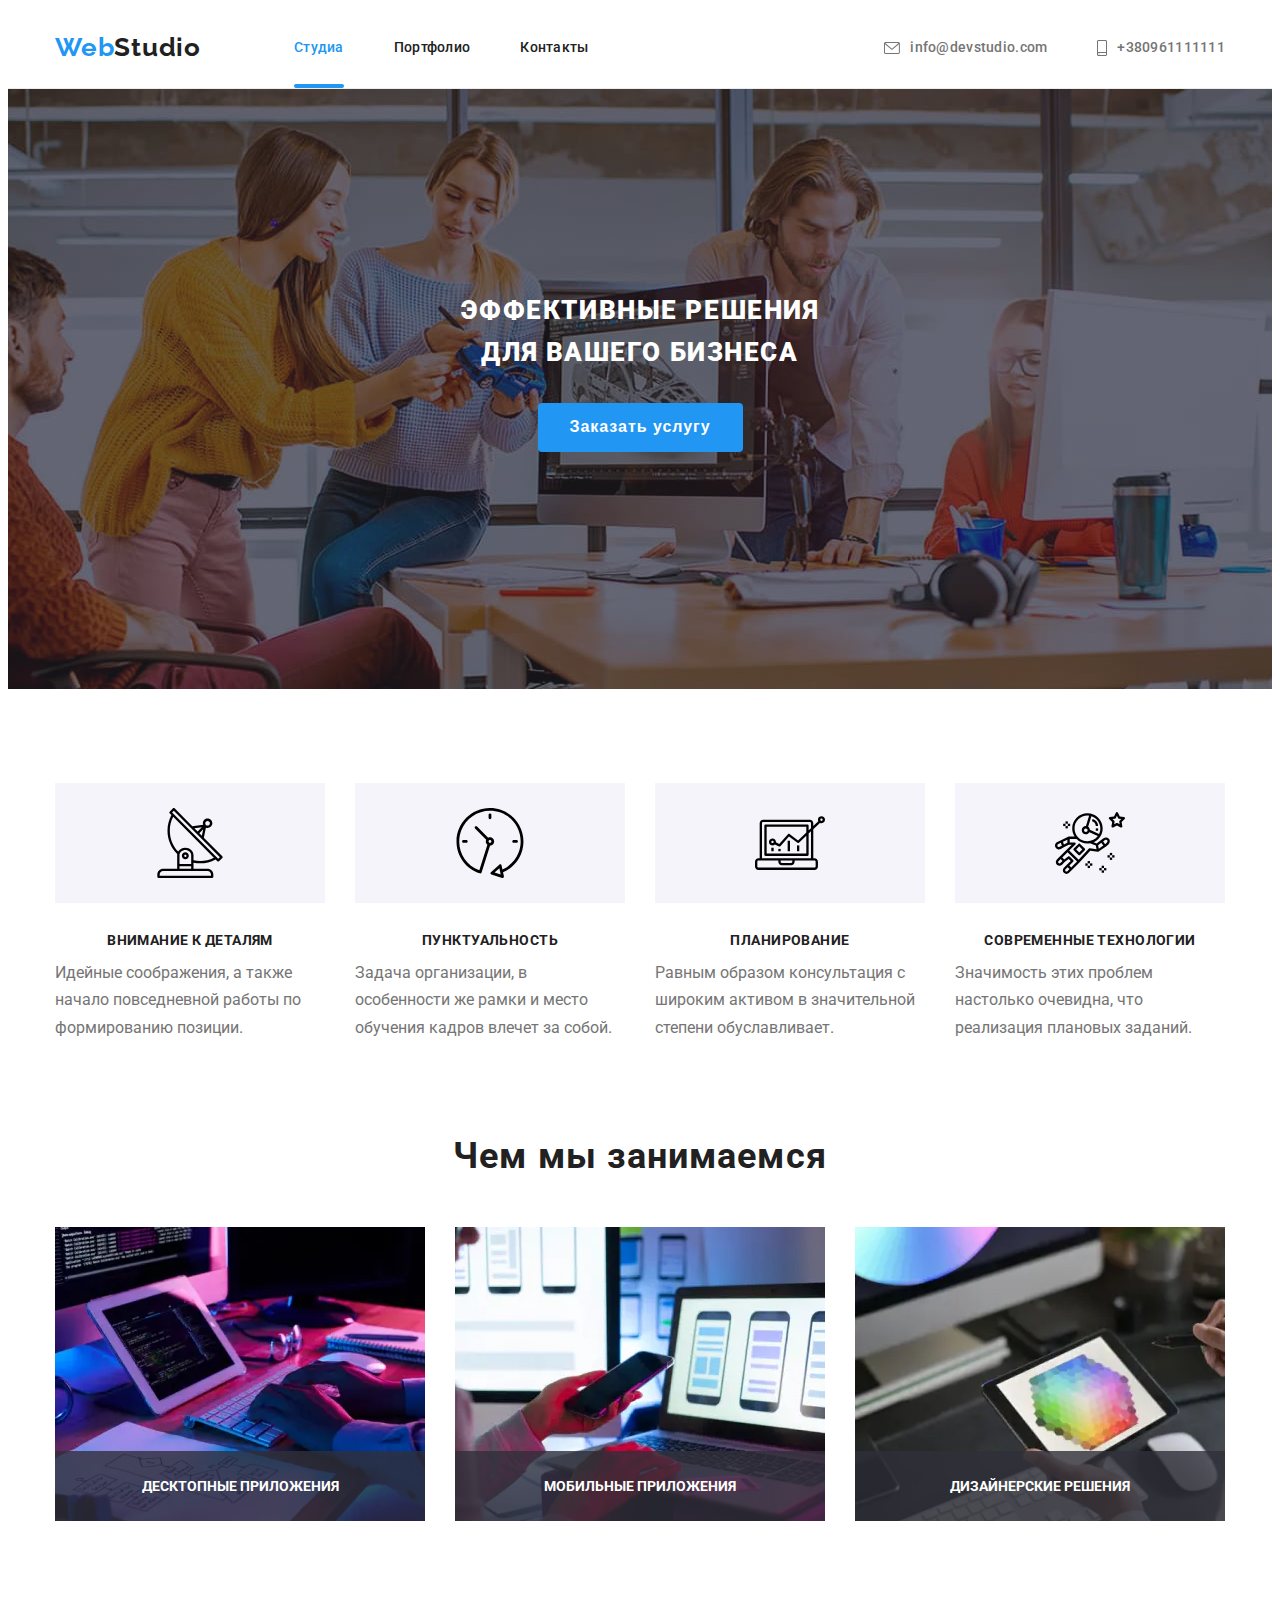
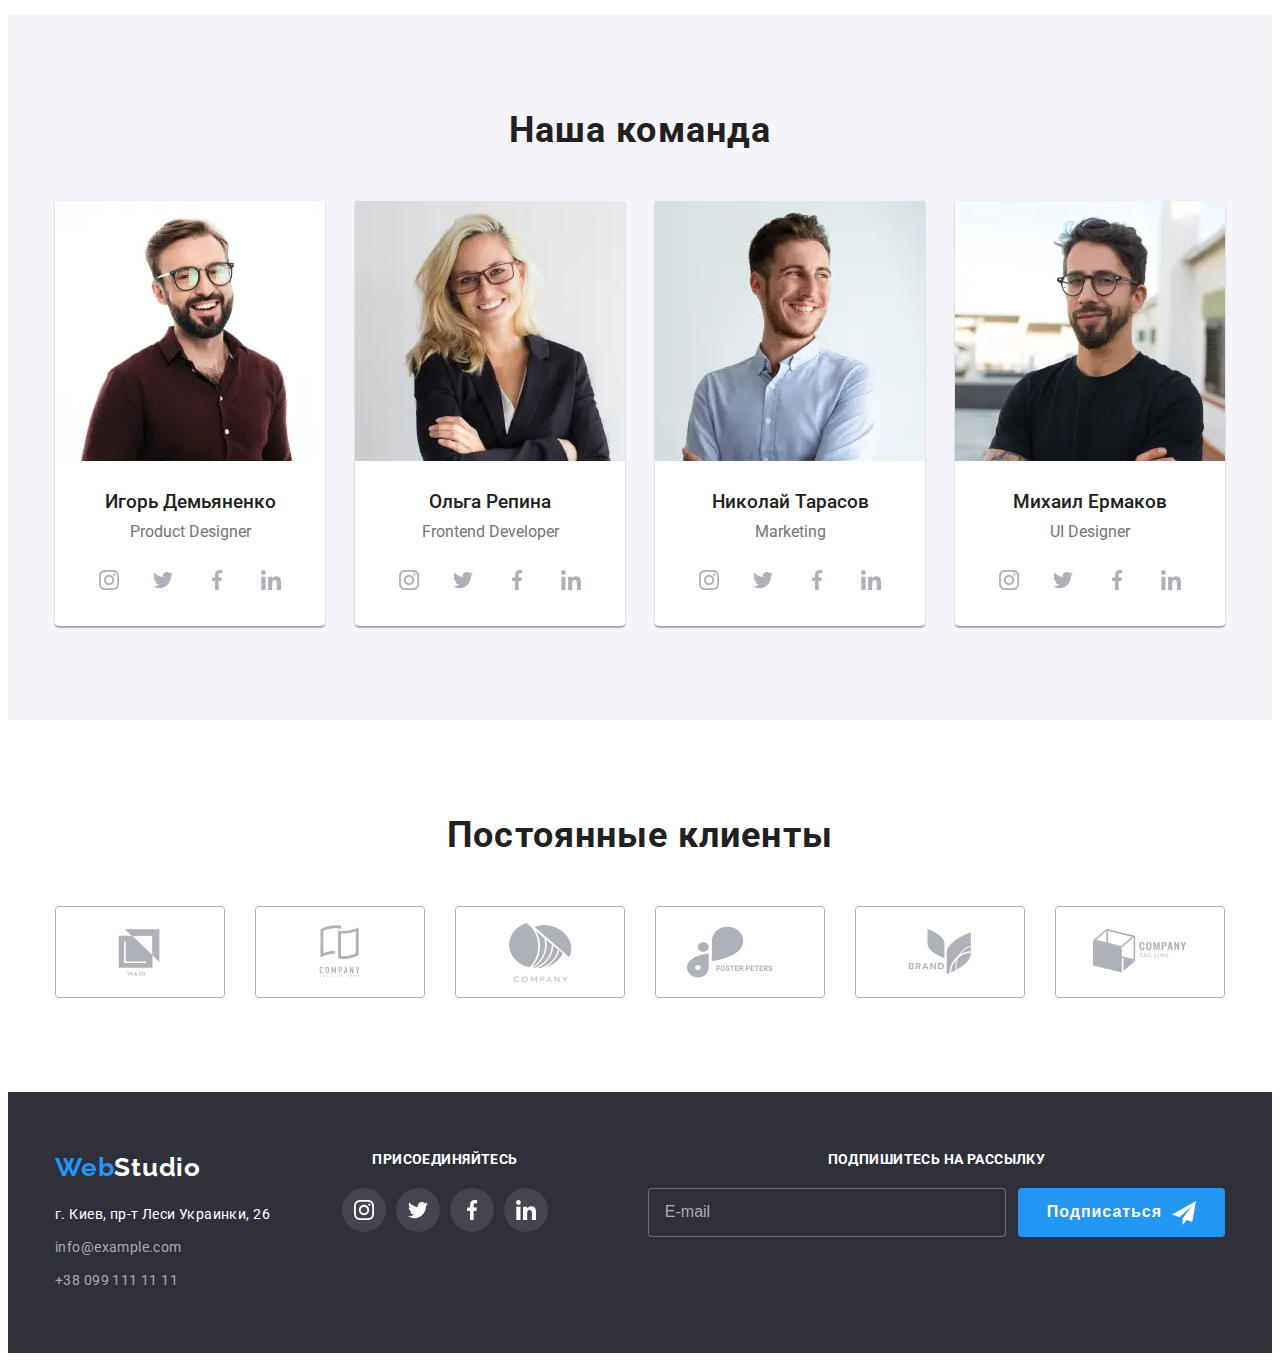
==== commit 14bc04ed: "Finished project" ====
--- a/index.html
+++ b/index.html
@@ -51,8 +51,8 @@
                     </svg>
                 </bottom>
                 <ul class="mobile-menu_nav-list list">
-                    <li class="mobile-menu_nav-item"><a class="mobile-menu_nav-link link current" href="">Студия</a></li>
-                    <li class="mobile-menu_nav-item"><a class="mobile-menu_nav-link link" href="">Портфолио</a></li>
+                    <li class="mobile-menu_nav-item"><a class="mobile-menu_nav-link link current" href="./index.html">Студия</a></li>
+                    <li class="mobile-menu_nav-item"><a class="mobile-menu_nav-link link" href="./portfolio.html">Портфолио</a></li>
                     <li class="mobile-menu_nav-item"><a class="mobile-menu_nav-link link" href="">Контакты</a></li>
                 </ul>
             <div class="mobile-wrapper">
@@ -198,13 +198,28 @@
         <div class="container">
             <h2 class="title-theme-dark">Чем мы занимаемся</h2>
             <ul class="work-gallery-list list">
-                <li class="work-gallery-item"><img src="./img/desktop/process/img-first.jpg" alt="Coding" width="370" height="294">
+                <li class="work-gallery-item">
+                    <picture>
+                        <source media="(min-width: 1200px)" srcset="./img/desktop/our-work/img-1.webp 1x, ./img/desktop/our-work/img-1@2x.webp 2x" type="image/webp">
+                        <source srcset="./img/desktop/our-work/img-1.jpg 1x, /img/desktop/our-work/img-1.jpg@2x.jpg 2x" media="(min-width: 1200px)">
+                        <img src="./img/desktop/our-work/img-1.jpg" alt="Coding">
+                    </picture> 
                     <h3 class="gallery-title">Десктопные приложения</h3>
                 </li>
-                <li class="work-gallery-item"><img src="./img/desktop/process/img-second.jpg" alt="Search information" width="370" height="294">
+                <li class="work-gallery-item">
+                    <picture>
+                        <source media="(min-width: 1200px)" srcset="./img/desktop/our-work/img-2.webp 1x, ./img/desktop/our-work/img-2@2x.webp 2x" type="image/webp">
+                        <source srcset="./img/desktop/our-work/img-2.jpg 1x, /img/desktop/our-work/img-2.jpg@2x.jpg 2x" media="(min-width: 1200px)">
+                        <img src="./img/desktop/our-work/img-2.jpg" alt="Search information">
+                    </picture> 
                     <h3 class="gallery-title">Мобильные приложения</h3>
                 </li>
-                <li class="work-gallery-item"><img src="./img/desktop/process/img-third.jpg" alt="Choose Color" width="370" height="294">
+                <li class="work-gallery-item">
+                    <picture>
+                        <source media="(min-width: 1200px)" srcset="./img/desktop/our-work/img-3.webp 1x, ./img/desktop/our-work/img-3@2x.webp 2x" type="image/webp">
+                        <source srcset="./img/desktop/our-work/img-3.jpg 1x, /img/desktop/our-work/img-3.jpg@2x.jpg 2x" media="(min-width: 1200px)">
+                        <img src="./img/desktop/our-work/img-3.jpg" alt="Choose Color">
+                    </picture> 
                     <h3 class="gallery-title">Дизайнерские решения</h3>
                 </li>            
             </ul>
@@ -528,8 +543,7 @@
         </form>
     </div>
     </div>
-    </footer>
-   
+    </footer>   
     <script src="./js/menu.js "></script> 
     <script src="./js/modal.js"></script> 
 </body>
--- a/css/main.min.css
+++ b/css/main.min.css
@@ -1,2 +1,2 @@
-:root{--primary-font-family: 'Roboto', sans-serif;--secondary-font-family: 'Raleway', sans-serif;--main-text-color:#212121;--second-text-color:#757575;--white-text-color: #FFFFFF;--accent-color: #2196F3;--accent-button-color: #188CE8;--background-color: #2F303A;--icon-color: #AFB1B8;--hero-gradient-color: rgba(47, 48, 58, 0.4);--background-color-icon: #F5F4FA;--second-backgrounf-color: rgba(255, 255, 255, 0.1);--timing-function: cubic-bezier(0.4, 0, 0.2, 1)}.visually-hidden{position:absolute;width:1px;height:1px;margin:-1px;border:0;padding:0;white-space:nowrap;clip-path:inset(100%);clip:rect(0 0 0 0);overflow:hidden}*{box-sizing:border-box}body{font-family:var(--primary-font-family);color:var(--main-text-color)}h1,h2,h3,h4,h5,h6,p{margin-top:0;margin-bottom:0}ul,ol{margin-top:0;margin-bottom:0;padding-left:0}img{display:block;max-width:100%;height:auto}address{font-style:normal}.list{list-style:none;padding:0}.link{text-decoration:none}.section{padding-top:60px;padding-bottom:60px}@media screen and (min-width: 1200px){.section{padding-top:94px;padding-bottom:94px}}.container{padding-left:15px;padding-right:15px}@media screen and (min-width: 480px){.container{width:480px;margin-left:auto;margin-right:auto}}@media screen and (min-width: 768px){.container{width:768px}}@media screen and (min-width: 1200px){.container{width:1200px}}.modal-button{position:absolute;display:flex;justify-content:center;align-items:center;width:30px;height:30px;top:8px;right:8px;border:1px solid rgba(0,0,0,0.1);border-radius:50px;background:var(--white-text-color)}.modal-button:hover,.modal-button:focus{fill:var(--accent-color)}@media screen and (max-width: 767px){.contact-links-list{display:none}}@media screen and (min-width: 768px){.contact-links-list{margin-left:auto}.contact-links-list-item:not(:last-child){margin-bottom:10px}.contact-links-list-link{display:flex;align-items:center;font-weight:500;font-size:14px;line-height:1.14;letter-spacing:0.02em;color:var(--second-text-color)}.contact-icon{margin-right:8px;fill:var(--second-text-color)}}@media screen and (min-width: 1200px){.contact-links-list{display:flex}.contact-links-list-item:not(:last-child){margin-right:50px;margin-bottom:0}.contact-icon{margin-right:10px;transition:fill 250ms var(--timing-function)}.contact-links-list-link:hover .contact-icon,.contact-links-list-link:focus .contact-icon{fill:var(--accent-color)}.contact-links-list-link{padding-top:32px;padding-bottom:32px;transition:color 250ms var(--timing-function)}.contact-links-list-link:hover,.contact-links-list-link:focus{color:var(--accent-color)}}.title{font-weight:bold;font-size:14px;line-height:1.14;letter-spacing:0.03em;text-transform:uppercase;color:var(--white-text-color);margin-bottom:20px;text-align:center}.title-theme-dark{margin-bottom:30px;font-weight:700;font-size:28px;line-height:1.17;text-align:center;letter-spacing:0.03em}@media screen and (min-width: 1200px){.title-theme-dark{font-size:36px;margin-bottom:50px}}.logo{color:var(--main-text-color);font-family:var(--secondary-font-family);font-weight:700;font-size:26px;line-height:1.2;letter-spacing:0.03em}.logo span{color:var(--accent-color)}.backdrop{position:fixed;top:0;left:0;width:100%;height:100%;background:rgba(0,0,0,0.2);transition:opacity 250ms var(--timing-function),visibility 250ms var(--timing-function)}.backdrop.is-hidden{opacity:0;pointer-events:none;visibility:hidden}.modal{position:absolute;top:50%;left:50%;transform:translate(-50%, -50%) scale(1);width:528px;min-height:581px;padding:40px;box-shadow:0px 1px 3px rgba(0,0,0,0.12),0px 1px 1px rgba(0,0,0,0.14),0px 2px 1px rgba(0,0,0,0.2);border-radius:4px;background-color:var(--white-text-color);transition:transform 250ms var(--timing-function)}.is-hidden .modal{transform:translate(-50%, -50%) scale(0.9)}@media screen and (max-width: 1199px){.modal{width:450px}}.modal-title{margin-bottom:12px;font-weight:700;font-size:20px;line-height:1.15;text-align:center;letter-spacing:0.03em;color:var(--main-text-color)}.contact-text{font-style:normal;font-weight:400;font-size:12px;line-height:1.16;letter-spacing:0.01em;color:var(--second-text-color)}.contact-form-input-wrapper{position:relative;display:block;margin-top:4px}.contact-form-label{display:block;margin-bottom:10px}.contact-form-label-feedback{display:block;margin-bottom:20px}.contact-form-input{width:100%;height:40px;padding-left:42px;border:1px solid rgba(33,33,33,0.2);border-radius:4px;transition:border-color 250ms var(--timing-function)}.contact-form-input:focus,.contact-form-input:hover{outline:none;border-color:var(--accent-color)}.contact-form-icon{display:block;top:50%;left:15px;transform:translateY(-50%);position:absolute;transition:fill 250ms var(--timing-function)}.contact-form-input:focus+.contact-form-icon,.contact-form-input:hover+.contact-form-icon{fill:var(--accent-color)}.contact-form-feedback{width:100%;height:120px;margin-top:4px;padding:12px 16px;resize:none;border:1px solid rgba(33,33,33,0.2);border-radius:4px;transition:border-color 250ms var(--timing-function)}.contact-form-feedback:focus,.contact-form-feedback:hover{outline:none;border-color:var(--accent-color)}.contact-form-feedback::placeholder{font-size:12px;line-height:1.16;letter-spacing:0.01em;color:var(--second-text-color)}.contact-form-checkbox-wrapper{margin-bottom:30px}.contact-form-checkbox-label{display:flex;align-items:center;color:var(--second-text-color);font-size:12px;line-height:1.71;letter-spacing:0.03em}.contact-form-checkbox:focus+.contact-form-checkbox-label::before{border:1px solid var(--main-text-color)}.contact-form-checkbox:checked+.contact-form-checkbox-label::before{background-image:url("../img/icon-check.svg");background-position:center;border-radius:2px}.contact-form-checkbox:focus+.contact-form-checkbox-label::before{border:1px solid var(--accent-color)}.contact-form-checkbox-label::before{display:inline-block;width:16px;height:15px;margin-right:9px;border:1px solid var(--main-text-color);cursor:pointer;content:""}@media screen and (min-width: 1200px){.contact-form-checkbox-label{font-size:14px}}.contact-form-submit-btn{display:block;margin:0 auto;padding:10px 55px;font-weight:700;font-size:16px;line-height:1.8;letter-spacing:0.06em;background-color:var(--accent-color);color:var(--white-text-color);border:0;border-radius:4px;cursor:pointer;transition:background-color 250ms var(--timing-function)}.contact-form-submit-btn:hover,.contact-form-submit-btn:focus{background-color:var(--accent-button-color)}.link-policy{color:var(--accent-color)}@media screen and (min-width: 1600px){.footer-second{margin-left:72px}}.footer-social-icon-list{display:flex;justify-content:center}.footer-social-icon-list li:not(:last-child){margin-right:10px}.footer-social-icon-link{display:flex;justify-content:center;align-items:center;width:44px;height:44px;border-radius:50%;background-color:var(--second-backgrounf-color);transition:background-color 250ms var(--timing-function)}.footer-social-icon-link:hover,.footer-social-icon-link:focus{background-color:var(--accent-color)}@media screen and (min-width: 480px){.footer-social-icon-link{margin-bottom:60px}}.footer-social{fill:var(--white-text-color)}@media screen and (min-width: 1200px){.footer-social-icon-list{justify-content:start}}.footer-form{margin-left:auto}.footer-form-sing-up{display:flex}@media screen and (min-width: 480px){.footer-form-sing-up{flex-wrap:wrap;justify-content:center}}.footer-contact-form-input{padding:15px 16px;width:450px;margin-right:12px;color:var(--white-text-color);border:1px solid rgba(255,255,255,0.3);background-color:var(--background-color);box-sizing:border-box;border-radius:4px}.footer-contact-form-input::placeholder{color:rgba(255,255,255,0.6)}@media screen and (min-width: 480px){.footer-contact-form-input{margin-bottom:20px}}@media screen and (min-width: 1600px){.footer-contact-form-input{min-width:385px}}.sign-up-icon{margin-left:10px}.footer-contact-form-submit-btn{display:flex;align-items:center;text-align:center;padding:10px 32px;font-weight:700;font-size:16px;line-height:1.8;letter-spacing:0.06em;background-color:var(--accent-color);color:var(--white-text-color);border:0;border-radius:4px;cursor:pointer;transition:background-color 250ms var(--timing-function)}.footer-contact-form-submit-btn::before{background-image:url("../img/icon-check.svg")}.footer-contact-form-submit-btn:hover,.footer-contact-form-submit-btn:focus{background-color:var(--accent-button-color)}@media screen and (max-width: 768px){.mobile-menu-btn{background-color:transparent;border:none;padding:0;line-height:0}.mobile-menu{position:absolute;top:0;right:0;width:100%;height:100vh;overflow:auto;opacity:0;visibility:hidden;pointer-events:none;background-color:var(--white-text-color);transition:opacity 250ms var(--timing-function),visibility 250ms var(--timing-function)}.mobile-menu.is-open{opacity:1;visibility:visible;pointer-events:auto}.mobile-menu-btn__icon{transition:fill 250ms var(--timing-function)}.mobile-menu-btn__icon:hover,.mobile-menu-btn__icon:focus{fill:var(--accent-color);cursor:pointer}.mobile-menu_close-btn{position:absolute;top:15px;right:15px;background-color:transparent;border:none;padding:0;line-height:0;transition:fill 250ms var(--timing-function)}.mobile-menu_close-btn:hover,.mobile-menu_close-btn:focus{fill:var(--accent-color);cursor:pointer}.mobile-menu_container{position:relative;display:flex;flex-direction:column;padding-top:48px;padding-bottom:48px;height:100vh}.mobile-wrapper{margin-top:auto}.mobile-menu_nav-item:not(:last-child){margin-bottom:32px}.mobile-menu_nav-link{font-weight:500;font-size:40px;line-height:1.17;text-align:center;letter-spacing:0.02em;color:var(--main-text-color)}a.current{color:var(--accent-color)}.mobile-menu_contact-list{margin-bottom:64px}.mobile-menu_contact-item:not(:last-child){margin-bottom:32px}.mobile-menu_contact-link{font-weight:500;letter-spacing:0.02em}.mobile-menu__contact-link_tel{font-size:34px;line-height:1.17;color:var(--accent-color)}.mobile-menu__contact-link_mail{font-size:24px;line-height:28px;color:var(--second-text-color);transition:color 250ms var(--timing-function)}.mobile-menu__contact-link_mail:hover,.mobile-menu__contact-link_mail:focus{color:var(--accent-color)}.mobile-menu_social-list{display:flex}.mobile-menu_social-link{font-weight:500;font-size:18px;line-height:1.122;letter-spacing:0.02em;color:var(--accent-color)}.mobile-menu_social-item:not(:last-child){border-right:1px solid rgba(33,33,33,0.2);padding-right:10px}.mobile-menu_social-item:not(:first-child){padding-left:10px}}@media screen and (min-width: 768px){.mobile-menu{display:none}.mobile-menu-btn{display:none}}.header-container{display:flex;align-items:center}@media screen and (max-width: 767px){.header-container{justify-content:space-between}}.header{border-bottom:1px solid #ECECEC}@media screen and (max-width: 767px){.header{position:relative;padding-top:10px;padding-bottom:10px}}@media screen and (max-width: 767px){.navigation{display:none}}@media screen and (min-width: 768px){.navigation{margin-left:88px}}@media screen and (min-width: 1200px){.navigation{margin-left:93px}}@media screen and (min-width: 768px){.nav-list{display:flex}}.nav-list-link{position:relative}@media screen and (min-width: 768px){.nav-list-link{display:block;padding-top:32px;padding-bottom:32px;font-family:var(--primary-font-family);font-weight:500;font-size:14px;line-height:1.14;letter-spacing:0.02em;color:var(--main-text-color);transition:color 250ms var(--timing-function)}}.nav-list-link:hover,.nav-list-link:focus{color:var(--accent-color)}.nav-list-link::after{content:" ";position:absolute;left:0;bottom:0;display:block;width:100%;height:4px;background-color:var(--accent-color);border-radius:2px;opacity:0}.nav-list-item:not(:last-child){margin-right:50px}.navigation a.current{color:var(--accent-color)}.current:after{opacity:1}.hero{height:400px;margin-right:auto;margin-left:auto;padding-top:118px;padding-bottom:118px;background-image:linear-gradient(to right, var(--hero-gradient-color), var(--hero-gradient-color)),url("/img/mobile/header-img.jpg");background-repeat:no-repeat;background-size:cover;background-position:center;background-color:var(--background-color);font-family:var(--primary-font-family)}@media (min-device-pixel-ratio: 2), (-webkit-min-device-pixel-ratio: 2), (min-resolution: 192dpi), (min-resolution: 2dppx){.hero{background-image:linear-gradient(to right, var(--hero-gradient-color), var(--hero-gradient-color)),url("/img/mobile/header-img@2x.jpg")}}@media screen and (min-width: 768px){.hero{background-image:linear-gradient(to right, var(--hero-gradient-color), var(--hero-gradient-color)),url("/img/tablet/header-img.jpg")}}@media screen and (min-width: 768px) and (min-device-pixel-ratio: 2), screen and (min-width: 768px) and (-webkit-min-device-pixel-ratio: 2), screen and (min-width: 768px) and (min-resolution: 192dpi), screen and (min-width: 768px) and (min-resolution: 2dppx){.hero{background-image:linear-gradient(to right, var(--hero-gradient-color), var(--hero-gradient-color)),url("/img/tablet/header-img@2x.jpg")}}@media screen and (min-width: 1200px){.hero{max-width:1600px;height:600px;padding-top:200px;padding-bottom:200px;background-image:linear-gradient(to right, var(--hero-gradient-color), var(--hero-gradient-color)),url("/img/desktop/bg-hero.jpg")}}@media screen and (min-width: 1200px) and (min-device-pixel-ratio: 2), screen and (min-width: 1200px) and (-webkit-min-device-pixel-ratio: 2), screen and (min-width: 1200px) and (min-resolution: 192dpi), screen and (min-width: 1200px) and (min-resolution: 2dppx){.hero{background-image:linear-gradient(to right, var(--hero-gradient-color), var(--hero-gradient-color)),url("/img/desktop/bg-hero@2x.jpg")}}@media screen and (min-width: 1200px){.hero-title{width:696px;font-size:44px;line-height:1.5}}.hero-title{width:360px;margin:0px auto;margin-bottom:30px;font-weight:900;letter-spacing:0.06em;font-size:26px;line-height:1.62;color:var(--white-text-color);text-transform:uppercase;text-align:center}.hero-button{display:block;margin:0 auto;padding:10px 32px;font-weight:700;font-size:16px;line-height:1.8;letter-spacing:0.06em;background-color:var(--accent-color);color:var(--white-text-color);border:0;border-radius:4px;cursor:pointer;transition:background-color 250ms var(--timing-function)}.hero-button:hover,.hero-button:focus{background-color:var(--accent-button-color)}.about{padding-bottom:60px;padding-top:60px}.about-item:not(:last-child){margin-bottom:30px}.wrap-about-icon{display:flex;justify-content:center;align-items:center;margin-bottom:30px;height:120px;background-color:var(--background-color-icon)}.about-item-title{margin-bottom:10px;font-weight:700;font-size:14px;letter-spacing:0.03em;line-height:1.14;text-transform:uppercase;text-align:center}.about-text-item{line-height:1.71;color:var(--second-text-color)}@media screen and (min-width: 768px){.about-list{display:flex;flex-wrap:wrap;margin-top:-30px;margin-left:-30px}.about-item{flex-basis:calc((100% - 2*30px) / 2);margin-top:30px;margin-left:30px}}@media screen and (min-width: 1200px){.about{padding-top:94px;padding-bottom:94px}.about-item{flex-basis:calc((100% - 120px) / 4)}}@media screen and (max-width: 1200px){.section-service{display:none}}.section-service{padding-bottom:94px}.work-gallery-list{display:flex;flex-wrap:wrap}.work-gallery-item{position:relative}.work-gallery-item:not(:last-child){margin-right:30px}.gallery-title{position:absolute;left:0;bottom:0;width:100%;margin:0;padding:27px 10px;font-size:14px;line-height:1.15;text-align:center;text-transform:uppercase;color:var(--white-text-color);background-color:rgba(47,48,58,0.8)}.employees-section{background:var(--background-color-icon);padding-top:60px;padding-bottom:60px}.employees-card{background:var(--white-text-color);box-shadow:0px 1px 3px rgba(0,0,0,0.12),0px 1px 1px rgba(0,0,0,0.14),0px 2px 1px rgba(0,0,0,0.2);border-radius:0px 0px 4px 4px}.employees-name{margin-bottom:10px;font-weight:500}.employee-wrap{padding:30px 20px 24px;text-align:center;font-size:16px;line-height:1.18}.employees-position{margin-bottom:16px;color:var(--second-text-color)}.social-list{display:flex;justify-content:center}.social-icon-link{display:flex;justify-content:center;align-items:center;width:44px;height:44px}.social-icon{fill:var(--icon-color)}.social-icon-item:not(:last-child){margin-right:10px}@media screen and (max-width: 767px){.employees-card:not(:last-child){margin-bottom:30px}}@media screen and (min-width: 768px){.employees{display:flex;flex-wrap:wrap;margin-top:-30px;margin-left:-30px}.employees-card{flex-basis:calc((100% - 2*30px) / 2);margin-top:30px;margin-left:30px}}@media screen and (min-width: 1200px){.employees-section{padding-top:94px;padding-bottom:94px}.employees-card{flex-basis:calc((100% - 120px) / 4);margin-top:30px;margin-left:30px}.social-icon{transition:fill 250ms var(--timing-function)}.social-icon-link:hover .social-icon,.social-icon-link:focus .social-icon{fill:var(--white-text-color)}.social-icon-link{border-radius:50%;transition:background-color 250ms var(--timing-function)}.social-icon-link:hover,.social-icon-link:focus{background-color:var(--accent-color)}}.clients{padding-top:60px;padding-bottom:60px}.clients-list{display:flex;flex-wrap:wrap;margin-top:-30px;margin-left:-30px}.clients-list-item{flex-basis:calc((100% - 2 * 30px) / 2);margin-top:30px;margin-left:30px}.clients-icon-link{width:100%;height:92px;border:1px solid var(--icon-color);border-radius:4px;display:flex;justify-content:center;align-items:center;transition:border 250ms var(--timing-function)}.clients-icon-link:hover,.clients-icon-link:focus{border:1px solid var(--accent-color)}.client-icon{width:106px;height:60px;fill:var(--icon-color);transition:fill 250ms var(--timing-function)}.clients-icon-link:hover .client-icon,.clients-icon-link:focus .client-icon{fill:var(--accent-color)}@media screen and (min-width: 768px){.clients-list-item{flex-basis:calc((100% - 3 * 30px) / 3)}}@media screen and (min-width: 1200px){.clients{padding-top:94px;padding-bottom:94px}.clients-list{flex-wrap:nowrap}}.footer{background-color:var(--background-color);padding:60px 0}@media screen and (max-width: 767px){.footer{text-align:center}.footer-container{display:flex;flex-direction:column}}@media screen and (min-width: 767px) and (max-width: 1199px){.footer-container{display:flex;flex-wrap:wrap;justify-content:space-between;align-items:baseline;padding-left:76px;padding-right:89px}}@media screen and (min-width: 1200px){.footer-container{display:flex;flex-wrap:nowrap}}.footer-main{margin-bottom:60px}@media screen and (min-width: 1600px){.footer-main{margin-bottom:0}}.footer-logo{display:inline-block;font-family:var(--secondary-font-family);font-weight:700;font-size:26px;line-height:1.19;letter-spacing:0.03em;color:var(--white-text-color);margin-bottom:20px}.footer-logo span{color:var(--accent-color)}.contact-info{font-style:normal}.contact-info-list-item{font-size:14px;line-height:1.71;letter-spacing:0.03em;text-align:center}.contact-info-list-item:not(:last-child){margin-bottom:8px}.address-info{color:var(--white-text-color)}.contact-list-link{color:rgba(255,255,255,0.6);transition:color 250ms var(--timing-function)}.contact-list-link:hover,.contact-list-link:focus{color:var(--accent-color)}.contact-list-link li:not(:last-child){margin-bottom:9px}.hero-portfolio-buttom{padding-top:94px;padding-bottom:94px}.filter-list{display:flex;justify-content:center;margin-bottom:50px}.filter-list_btn{padding:6px 22px;background-color:#F5F4FA;font-weight:500;font-size:16px;line-height:1.6;cursor:pointer;border:none;border-radius:4px;color:var(--main-text-color);transition:background-color 250ms var(--timing-function),color 250ms var(--timing-function),box-shadow 250ms var(--timing-function)}.filter-list_btn:hover,.filter-list_btn:focus{background-color:var(--accent-color);color:var(--white-text-color);box-shadow:0px 3px 1px rgba(0,0,0,0.1),0px 1px 2px rgba(0,0,0,0.08),0px 2px 2px rgba(0,0,0,0.12)}.filter-list_item:not(:last-child){margin-right:8px}.project-list{display:flex;flex-wrap:wrap;margin:-15px}.project-list-item{background:var(--white-text-color);margin:15px}.project-image{position:relative;overflow:hidden}.project-action{position:absolute;top:0;left:0;width:100%;height:100%;padding:63px 24px;background-color:var(--accent-color);opacity:0.9;transform:translateY(100%);transition:transform 250ms var(--timing-function)}.project-list-link:hover .project-action,.project-list-link:focus .project-action{transform:translateY(0)}.project-description{font-size:18px;line-height:1.56;color:var(--white-text-color)}.project-list-link{display:block;transition:box-shadow 250ms var(--timing-function)}.project-list-link:hover,.project-list-link:focus{box-shadow:0px 1px 1px rgba(0,0,0,0.12),0px 4px 4px rgba(0,0,0,0.06),1px 4px 6px rgba(0,0,0,0.16)}.project-wrapp{padding:20px 24px;border:1px solid #EEEEEE;border-top:none}.project-title{margin-top:0;margin-bottom:4px;color:var(--main-text-color);font-weight:700;font-size:18px;line-height:2;letter-spacing:0.06em}.project-text{font-size:16px;line-height:1.187;letter-spacing:0.03em;color:var(--second-text-color)}
+:root{--primary-font-family: 'Roboto', sans-serif;--secondary-font-family: 'Raleway', sans-serif;--main-text-color:#212121;--second-text-color:#757575;--white-text-color: #FFFFFF;--accent-color: #2196F3;--accent-button-color: #188CE8;--background-color: #2F303A;--icon-color: #AFB1B8;--hero-gradient-color: rgba(47, 48, 58, 0.4);--background-color-icon: #F5F4FA;--second-backgrounf-color: rgba(255, 255, 255, 0.1);--timing-function: cubic-bezier(0.4, 0, 0.2, 1)}.visually-hidden{position:absolute;width:1px;height:1px;margin:-1px;border:0;padding:0;white-space:nowrap;clip-path:inset(100%);clip:rect(0 0 0 0);overflow:hidden}*{box-sizing:border-box}body{font-family:var(--primary-font-family);color:var(--main-text-color)}h1,h2,h3,h4,h5,h6,p{margin-top:0;margin-bottom:0}ul,ol{margin-top:0;margin-bottom:0;padding-left:0}img{display:block;max-width:100%;height:auto}address{font-style:normal}.list{list-style:none;padding:0}.link{text-decoration:none}.section{padding-top:60px;padding-bottom:60px}@media screen and (min-width: 1200px){.section{padding-top:94px;padding-bottom:94px}}.container{padding-left:15px;padding-right:15px}@media screen and (min-width: 480px){.container{width:480px;margin-left:auto;margin-right:auto}}@media screen and (min-width: 768px){.container{width:768px}}@media screen and (min-width: 1200px){.container{width:1200px}}.modal-button{position:absolute;display:flex;justify-content:center;align-items:center;width:30px;height:30px;top:8px;right:8px;border:1px solid rgba(0,0,0,0.1);border-radius:50px;background:var(--white-text-color)}.modal-button:hover,.modal-button:focus{fill:var(--accent-color)}@media screen and (max-width: 767px){.contact-links-list{display:none}}@media screen and (min-width: 768px){.contact-links-list{margin-left:auto}.contact-links-list-item:not(:last-child){margin-bottom:10px}.contact-links-list-link{display:flex;align-items:center;font-weight:500;font-size:14px;line-height:1.14;letter-spacing:0.02em;color:var(--second-text-color)}.contact-icon{margin-right:8px;fill:var(--second-text-color)}}@media screen and (min-width: 1200px){.contact-links-list{display:flex}.contact-links-list-item:not(:last-child){margin-right:50px;margin-bottom:0}.contact-icon{margin-right:10px;transition:fill 250ms var(--timing-function)}.contact-links-list-link:hover .contact-icon,.contact-links-list-link:focus .contact-icon{fill:var(--accent-color)}.contact-links-list-link{padding-top:32px;padding-bottom:32px;transition:color 250ms var(--timing-function)}.contact-links-list-link:hover,.contact-links-list-link:focus{color:var(--accent-color)}}.title{font-weight:bold;font-size:14px;line-height:1.14;letter-spacing:0.03em;text-transform:uppercase;color:var(--white-text-color);margin-bottom:20px;text-align:center}.title-theme-dark{margin-bottom:30px;font-weight:700;font-size:28px;line-height:1.17;text-align:center;letter-spacing:0.03em}@media screen and (min-width: 1200px){.title-theme-dark{font-size:36px;margin-bottom:50px}}.logo{color:var(--main-text-color);font-family:var(--secondary-font-family);font-weight:700;font-size:26px;line-height:1.2;letter-spacing:0.03em}.logo span{color:var(--accent-color)}.backdrop{position:fixed;top:0;left:0;width:100%;height:100%;background:rgba(0,0,0,0.2);transition:opacity 250ms var(--timing-function),visibility 250ms var(--timing-function)}.backdrop.is-hidden{opacity:0;pointer-events:none;visibility:hidden}.modal{position:absolute;top:50%;left:50%;transform:translate(-50%, -50%) scale(1);width:528px;min-height:581px;padding:40px;box-shadow:0px 1px 3px rgba(0,0,0,0.12),0px 1px 1px rgba(0,0,0,0.14),0px 2px 1px rgba(0,0,0,0.2);border-radius:4px;background-color:var(--white-text-color);transition:transform 250ms var(--timing-function)}.is-hidden .modal{transform:translate(-50%, -50%) scale(0.9)}@media screen and (max-width: 1199px){.modal{width:450px}}.modal-title{margin-bottom:12px;font-weight:700;font-size:20px;line-height:1.15;text-align:center;letter-spacing:0.03em;color:var(--main-text-color)}.contact-text{font-style:normal;font-weight:400;font-size:12px;line-height:1.16;letter-spacing:0.01em;color:var(--second-text-color)}.contact-form-input-wrapper{position:relative;display:block;margin-top:4px}.contact-form-label{display:block;margin-bottom:10px}.contact-form-label-feedback{display:block;margin-bottom:20px}.contact-form-input{width:100%;height:40px;padding-left:42px;border:1px solid rgba(33,33,33,0.2);border-radius:4px;transition:border-color 250ms var(--timing-function)}.contact-form-input:focus,.contact-form-input:hover{outline:none;border-color:var(--accent-color)}.contact-form-icon{display:block;top:50%;left:15px;transform:translateY(-50%);position:absolute;transition:fill 250ms var(--timing-function)}.contact-form-input:focus+.contact-form-icon,.contact-form-input:hover+.contact-form-icon{fill:var(--accent-color)}.contact-form-feedback{width:100%;height:120px;margin-top:4px;padding:12px 16px;resize:none;border:1px solid rgba(33,33,33,0.2);border-radius:4px;transition:border-color 250ms var(--timing-function)}.contact-form-feedback:focus,.contact-form-feedback:hover{outline:none;border-color:var(--accent-color)}.contact-form-feedback::placeholder{font-size:12px;line-height:1.16;letter-spacing:0.01em;color:var(--second-text-color)}.contact-form-checkbox-wrapper{margin-bottom:30px}.contact-form-checkbox-label{display:flex;align-items:center;color:var(--second-text-color);font-size:12px;line-height:1.71;letter-spacing:0.03em}.contact-form-checkbox:focus+.contact-form-checkbox-label::before{border:1px solid var(--main-text-color)}.contact-form-checkbox:checked+.contact-form-checkbox-label::before{background-image:url("../img/icon-check.svg");background-position:center;border-radius:2px}.contact-form-checkbox:focus+.contact-form-checkbox-label::before{border:1px solid var(--accent-color)}.contact-form-checkbox-label::before{display:inline-block;width:16px;height:15px;margin-right:9px;border:1px solid var(--main-text-color);cursor:pointer;content:""}@media screen and (min-width: 1200px){.contact-form-checkbox-label{font-size:14px}}.contact-form-submit-btn{display:block;margin:0 auto;padding:10px 55px;font-weight:700;font-size:16px;line-height:1.8;letter-spacing:0.06em;background-color:var(--accent-color);color:var(--white-text-color);border:0;border-radius:4px;cursor:pointer;transition:background-color 250ms var(--timing-function)}.contact-form-submit-btn:hover,.contact-form-submit-btn:focus{background-color:var(--accent-button-color)}.link-policy{color:var(--accent-color)}@media screen and (min-width: 1600px){.footer-second{margin-left:72px}}.footer-social-icon-list{display:flex;justify-content:center}.footer-social-icon-list li:not(:last-child){margin-right:10px}.footer-social-icon-link{display:flex;justify-content:center;align-items:center;width:44px;height:44px;border-radius:50%;background-color:var(--second-backgrounf-color);transition:background-color 250ms var(--timing-function)}.footer-social-icon-link:hover,.footer-social-icon-link:focus{background-color:var(--accent-color)}.footer-social{fill:var(--white-text-color)}@media screen and (min-width: 1200px){.footer-social-icon-list{justify-content:start}}.footer-contact-form-input{padding:15px 16px;color:var(--white-text-color);border:1px solid rgba(255,255,255,0.3);background-color:var(--background-color);box-sizing:border-box;border-radius:4px}.footer-contact-form-input::placeholder{color:rgba(255,255,255,0.6)}.footer-contact-form-submit-btn{display:flex;align-items:center;text-align:center;padding:10px 29px;font-weight:700;font-size:16px;line-height:1.8;letter-spacing:0.06em;background-color:var(--accent-color);color:var(--white-text-color);border:0;border-radius:4px;cursor:pointer;transition:background-color 250ms var(--timing-function)}.footer-contact-form-submit-btn::before{background-image:url("../img/icon-check.svg")}.footer-contact-form-submit-btn:hover,.footer-contact-form-submit-btn:focus{background-color:var(--accent-button-color)}.sign-up-icon{margin-left:10px}@media screen and (max-width: 1199px){.footer-contact-form-input{margin-bottom:20px;width:100%}.footer-contact-form-submit-btn{margin-left:auto;margin-right:auto}}@media screen and (min-width: 768px) and (max-width: 1199px){.footer-form{width:100%}.footer-contact-form-input{width:450px}}@media screen and (min-width: 1200px){.footer-form{margin-left:auto}.footer-form-sing-up{display:flex}.footer-contact-form-input{margin-right:12px;width:358px}.footer-contact-form-input::placeholder{font-size:16px;line-height:1.25;color:rgba(255,255,255,0.6)}}@media screen and (max-width: 768px){.mobile-menu-btn{background-color:transparent;border:none;padding:0;line-height:0}.mobile-menu{position:absolute;top:0;right:0;width:100%;height:100vh;overflow:auto;opacity:0;visibility:hidden;pointer-events:none;background-color:var(--white-text-color);transition:opacity 250ms var(--timing-function),visibility 250ms var(--timing-function)}.mobile-menu.is-open{opacity:1;visibility:visible;pointer-events:auto;z-index:1}.mobile-menu-btn__icon{transition:fill 250ms var(--timing-function)}.mobile-menu-btn__icon:hover,.mobile-menu-btn__icon:focus{fill:var(--accent-color);cursor:pointer}.mobile-menu_close-btn{position:absolute;top:10px;right:15px;background-color:transparent;border:none;padding:0;line-height:0;cursor:pointer;transition:fill 250ms var(--timing-function)}.mobile-menu_close-btn:hover,.mobile-menu_close-btn:focus{fill:var(--accent-color)}.mobile-menu_container{position:relative;display:flex;flex-direction:column;padding-top:48px;padding-bottom:48px;height:100vh}.mobile-wrapper{margin-top:auto}.mobile-menu_nav-item:not(:last-child){margin-bottom:32px}.mobile-menu_nav-link{font-weight:500;font-size:40px;line-height:1.17;text-align:center;letter-spacing:0.02em;color:var(--main-text-color)}a.current{color:var(--accent-color)}.mobile-menu_contact-list{margin-bottom:64px}.mobile-menu_contact-item:not(:last-child){margin-bottom:32px}.mobile-menu_contact-link{font-weight:500;letter-spacing:0.02em}.mobile-menu__contact-link_tel{font-size:34px;line-height:1.17;color:var(--accent-color)}.mobile-menu__contact-link_mail{font-weight:500;font-size:24px;line-height:1.167;letter-spacing:0.02em;color:var(--second-text-color);transition:color 250ms var(--timing-function)}.mobile-menu__contact-link_mail:hover,.mobile-menu__contact-link_mail:focus{color:var(--accent-color)}.mobile-menu_social-list{display:flex}.mobile-menu_social-link{font-weight:500;font-size:18px;line-height:1.122;letter-spacing:0.02em;color:var(--accent-color)}.mobile-menu_social-item:not(:last-child){border-right:1px solid rgba(33,33,33,0.2);padding-right:10px}.mobile-menu_social-item:not(:first-child){padding-left:10px}}@media screen and (min-width: 768px){.mobile-menu{display:none}.mobile-menu-btn{display:none}}.header-container{display:flex;align-items:center}@media screen and (max-width: 767px){.header-container{justify-content:space-between}}.header{border-bottom:1px solid #ECECEC}@media screen and (max-width: 767px){.header{position:relative;padding-top:10px;padding-bottom:10px}}@media screen and (max-width: 767px){.navigation{display:none}}@media screen and (min-width: 768px){.navigation{margin-left:88px}}@media screen and (min-width: 1200px){.navigation{margin-left:93px}}@media screen and (min-width: 768px){.nav-list{display:flex}}.nav-list-link{position:relative}@media screen and (min-width: 768px){.nav-list-link{display:block;padding-top:32px;padding-bottom:32px;font-family:var(--primary-font-family);font-weight:500;font-size:14px;line-height:1.14;letter-spacing:0.02em;color:var(--main-text-color);transition:color 250ms var(--timing-function)}}.nav-list-link:hover,.nav-list-link:focus{color:var(--accent-color)}.nav-list-link::after{content:" ";position:absolute;left:0;bottom:0;display:block;width:100%;height:4px;background-color:var(--accent-color);border-radius:2px;opacity:0}.nav-list-item:not(:last-child){margin-right:50px}.navigation a.current{color:var(--accent-color)}.current:after{opacity:1}.hero{height:400px;margin-right:auto;margin-left:auto;padding-top:118px;padding-bottom:118px;background-image:linear-gradient(to right, var(--hero-gradient-color), var(--hero-gradient-color)),url("../img/header-mobile.jpg");background-repeat:no-repeat;background-size:cover;background-position:center;background-color:var(--background-color);font-family:var(--primary-font-family)}@media (min-device-pixel-ratio: 2), (-webkit-min-device-pixel-ratio: 2), (min-resolution: 192dpi), (min-resolution: 2dppx){.hero{background-image:linear-gradient(to right, var(--hero-gradient-color), var(--hero-gradient-color)),url("../img/header-mobile.jpg@2x.jpg")}}@media screen and (min-width: 768px){.hero{background-image:linear-gradient(to right, var(--hero-gradient-color), var(--hero-gradient-color)),url("../img/header-img-tablet.jpg")}}@media screen and (min-width: 768px) and (min-device-pixel-ratio: 2), screen and (min-width: 768px) and (-webkit-min-device-pixel-ratio: 2), screen and (min-width: 768px) and (min-resolution: 192dpi), screen and (min-width: 768px) and (min-resolution: 2dppx){.hero{background-image:linear-gradient(to right, var(--hero-gradient-color), var(--hero-gradient-color)),url("../img/header-img-tablet@2x.jpg")}}@media screen and (min-width: 1200px){.hero{max-width:1600px;height:600px;padding-top:200px;padding-bottom:200px;background-image:linear-gradient(to right, var(--hero-gradient-color), var(--hero-gradient-color)),url("../img/bg-hero.jpg")}}@media screen and (min-width: 1200px) and (min-device-pixel-ratio: 2), screen and (min-width: 1200px) and (-webkit-min-device-pixel-ratio: 2), screen and (min-width: 1200px) and (min-resolution: 192dpi), screen and (min-width: 1200px) and (min-resolution: 2dppx){.hero{background-image:linear-gradient(to right, var(--hero-gradient-color), var(--hero-gradient-color)),url("../img/bg-hero@2x.jpg")}}@media screen and (min-width: 1200px){.hero-title{width:696px;font-size:44px;line-height:1.5}}.hero-title{width:360px;margin:0px auto;margin-bottom:30px;font-weight:900;letter-spacing:0.06em;font-size:26px;line-height:1.62;color:var(--white-text-color);text-transform:uppercase;text-align:center}.hero-button{display:block;margin:0 auto;padding:10px 32px;font-weight:700;font-size:16px;line-height:1.8;letter-spacing:0.06em;background-color:var(--accent-color);color:var(--white-text-color);border:0;border-radius:4px;cursor:pointer;transition:background-color 250ms var(--timing-function)}.hero-button:hover,.hero-button:focus{background-color:var(--accent-button-color)}.about{padding-bottom:60px;padding-top:60px}.wrap-about-icon{display:flex;justify-content:center;align-items:center;margin-bottom:30px;height:120px;background-color:var(--background-color-icon)}.about-item-title{margin-bottom:10px;font-weight:700;font-size:14px;letter-spacing:0.03em;line-height:1.14;text-transform:uppercase;text-align:center}.about-text-item{line-height:1.71;color:var(--second-text-color)}@media screen and (max-width: 767px){.about-item:not(:last-child){margin-bottom:30px}}@media screen and (min-width: 768px){.about-list{display:flex;flex-wrap:wrap;margin-top:-30px;margin-left:-30px}.about-item{flex-basis:calc((100% - 2*30px) / 2);margin-top:30px;margin-left:30px}}@media screen and (min-width: 1200px){.about{padding-top:94px;padding-bottom:94px}.about-item{flex-basis:calc((100% - 120px) / 4)}}@media screen and (max-width: 1200px){.section-service{display:none}}.section-service{padding-bottom:94px}.work-gallery-list{display:flex;flex-wrap:wrap}.work-gallery-item{position:relative}.work-gallery-item:not(:last-child){margin-right:30px}.gallery-title{position:absolute;left:0;bottom:0;width:100%;margin:0;padding:27px 10px;font-size:14px;line-height:1.15;text-align:center;text-transform:uppercase;color:var(--white-text-color);background-color:rgba(47,48,58,0.8)}.employees-section{background:var(--background-color-icon);padding-top:60px;padding-bottom:60px}.employees-card{background:var(--white-text-color);box-shadow:0px 1px 3px rgba(0,0,0,0.12),0px 1px 1px rgba(0,0,0,0.14),0px 2px 1px rgba(0,0,0,0.2);border-radius:0px 0px 4px 4px}.employees-name{margin-bottom:10px;font-weight:500}.employee-wrap{padding:30px 20px 24px;text-align:center;font-size:16px;line-height:1.18}.employees-position{margin-bottom:16px;color:var(--second-text-color)}.social-list{display:flex;justify-content:center}.social-icon-link{display:flex;justify-content:center;align-items:center;width:44px;height:44px}.social-icon{fill:var(--icon-color)}.social-icon-item:not(:last-child){margin-right:10px}@media screen and (max-width: 767px){.employees-card:not(:last-child){margin-bottom:30px}}@media screen and (min-width: 768px){.employees{display:flex;flex-wrap:wrap;margin-top:-30px;margin-left:-30px}.employees-card{flex-basis:calc((100% - 2*30px) / 2);margin-top:30px;margin-left:30px}}@media screen and (min-width: 1200px){.employees-section{padding-top:94px;padding-bottom:94px}.employees-card{flex-basis:calc((100% - 120px) / 4);margin-top:30px;margin-left:30px}.social-icon{transition:fill 250ms var(--timing-function)}.social-icon-link:hover .social-icon,.social-icon-link:focus .social-icon{fill:var(--white-text-color)}.social-icon-link{border-radius:50%;transition:background-color 250ms var(--timing-function)}.social-icon-link:hover,.social-icon-link:focus{background-color:var(--accent-color)}}.clients{padding-top:60px;padding-bottom:60px}.clients-list{display:flex;flex-wrap:wrap;margin-top:-30px;margin-left:-30px}.clients-list-item{flex-basis:calc((100% - 2 * 30px) / 2);margin-top:30px;margin-left:30px}.clients-icon-link{width:100%;height:92px;border:1px solid var(--icon-color);border-radius:4px;display:flex;justify-content:center;align-items:center;transition:border 250ms var(--timing-function)}.clients-icon-link:hover,.clients-icon-link:focus{border:1px solid var(--accent-color)}.client-icon{width:106px;height:60px;fill:var(--icon-color);transition:fill 250ms var(--timing-function)}.clients-icon-link:hover .client-icon,.clients-icon-link:focus .client-icon{fill:var(--accent-color)}@media screen and (min-width: 768px){.clients-list-item{flex-basis:calc((100% - 3 * 30px) / 3)}}@media screen and (min-width: 1200px){.clients{padding-top:94px;padding-bottom:94px}.clients-list{flex-wrap:nowrap}}.footer{background-color:var(--background-color);padding:60px 0}.contact-info-list{font-style:normal;font-size:14px;line-height:1.71;letter-spacing:0.03em}.contact-info-list-item:not(:last-child){margin-bottom:8px}@media screen and (max-width: 1199px){.footer-container{text-align:center}.footer-main{margin-bottom:60px}.footer-second{margin-bottom:60px}}@media screen and (min-width: 767px) and (max-width: 1199px){.footer-container{display:flex;flex-wrap:wrap;justify-content:space-between;align-items:baseline;padding-left:76px;padding-right:89px}}@media screen and (min-width: 1200px){.footer-container{display:flex;flex-wrap:nowrap}.contact-info-list-item:not(:last-child){margin-bottom:9px}.footer-second{margin-left:72px}}.footer-logo{display:inline-block;font-family:var(--secondary-font-family);font-weight:700;font-size:26px;line-height:1.19;letter-spacing:0.03em;color:var(--white-text-color);margin-bottom:20px}.footer-logo span{color:var(--accent-color)}.contact-info{font-style:normal}.address-info{color:var(--white-text-color)}.contact-list-link{color:rgba(255,255,255,0.6);transition:color 250ms var(--timing-function)}.contact-list-link:hover,.contact-list-link:focus{color:var(--accent-color)}.contact-list-link li:not(:last-child){margin-bottom:9px}.hero-portfolio-buttom{padding-top:94px;padding-bottom:94px}.filter-list{display:flex;justify-content:start;flex-wrap:wrap;margin-bottom:40px;margin-top:-15px;margin-left:-8px}.filter-list_btn{padding:6px 22px;background-color:#F5F4FA;font-weight:500;font-size:16px;line-height:1.6;cursor:pointer;border:none;border-radius:4px;color:var(--main-text-color);transition:background-color 250ms var(--timing-function),color 250ms var(--timing-function),box-shadow 250ms var(--timing-function)}.filter-list_btn:hover,.filter-list_btn:focus{background-color:var(--accent-color);color:var(--white-text-color);box-shadow:0px 3px 1px rgba(0,0,0,0.1),0px 1px 2px rgba(0,0,0,0.08),0px 2px 2px rgba(0,0,0,0.12)}.filter-list_item{margin-top:15px;margin-left:8px}@media screen and (min-width: 768px){.filter-list{display:flex;flex-wrap:nowrap;justify-content:center;margin-bottom:30px}}@media screen and (min-width: 1200px){.filter-list{margin-bottom:50px}}.project-list{margin-right:auto;margin-left:auto}.project-image{position:relative;overflow:hidden}.project-description{font-size:18px;line-height:1.56;color:var(--white-text-color)}.project-list{display:flex;flex-wrap:wrap;margin:-15px}.project-list-item{background:var(--white-text-color);margin:15px}.project-action{position:absolute;top:0;left:0;width:100%;height:100%;padding:77px 24px;background-color:var(--accent-color);opacity:0.9;transform:translateY(100%);transition:transform 250ms var(--timing-function)}.project-list-link:hover .project-action,.project-list-link:focus .project-action{transform:translateY(0)}.project-list-link{display:flex;flex-direction:column;height:100%;transition:box-shadow 250ms var(--timing-function)}.project-list-link:hover,.project-list-link:focus{box-shadow:0px 1px 1px rgba(0,0,0,0.12),0px 4px 4px rgba(0,0,0,0.06),1px 4px 6px rgba(0,0,0,0.16)}.project-wrapp{flex-grow:1;padding:20px 24px;border:1px solid #EEEEEE;border-top:none}.project-title{margin-top:0;margin-bottom:4px;color:var(--main-text-color);font-weight:700;font-size:18px;line-height:2;letter-spacing:0.06em}.project-text{font-size:16px;line-height:1.187;letter-spacing:0.03em;color:var(--second-text-color)}@media screen and (min-width: 768px){.project-list{display:flex;flex-wrap:wrap;margin:-15px}.project-list-item{flex-basis:calc((100% - 2 * 30px) / 2);margin:15px}}@media screen and (min-width: 1200px){.project-list-item{flex-basis:calc(100% / 3 - 30px)}.project-action{padding:63px 24px}}
 /*# sourceMappingURL=main.min.css.map */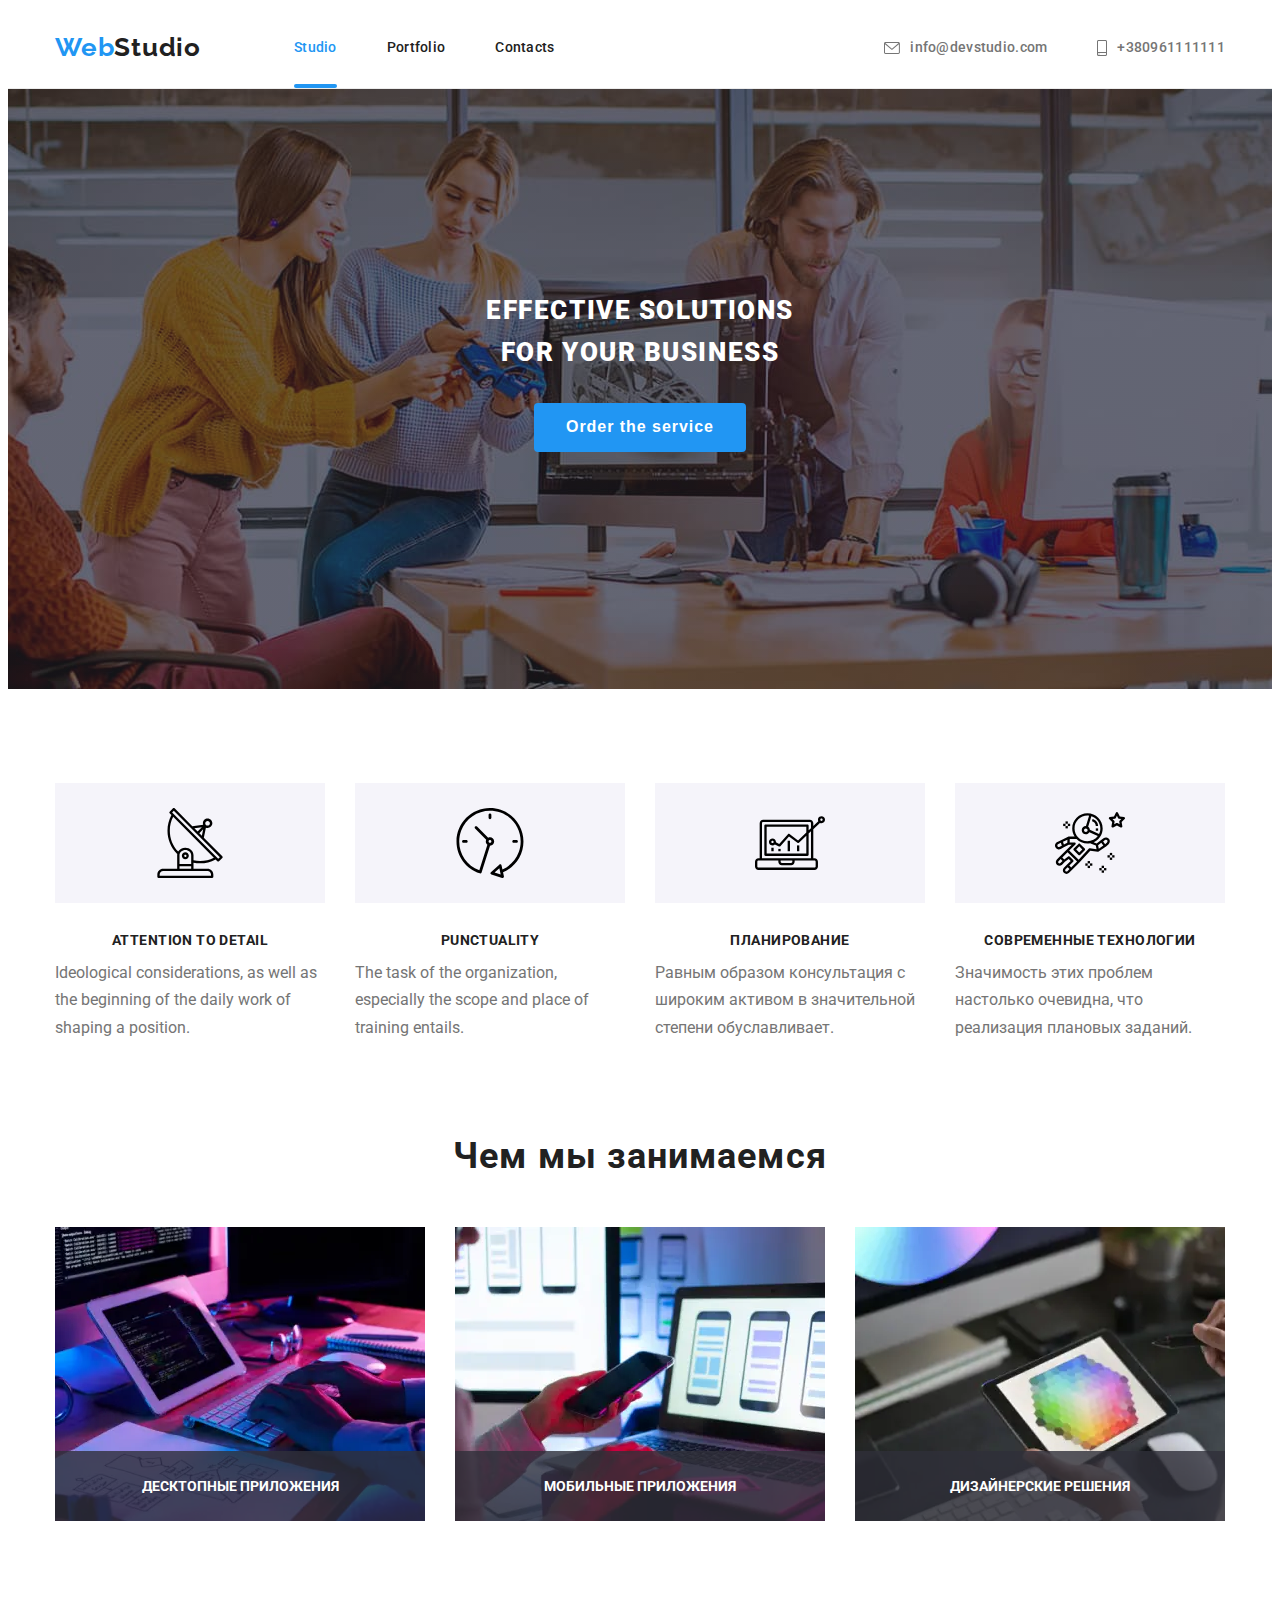
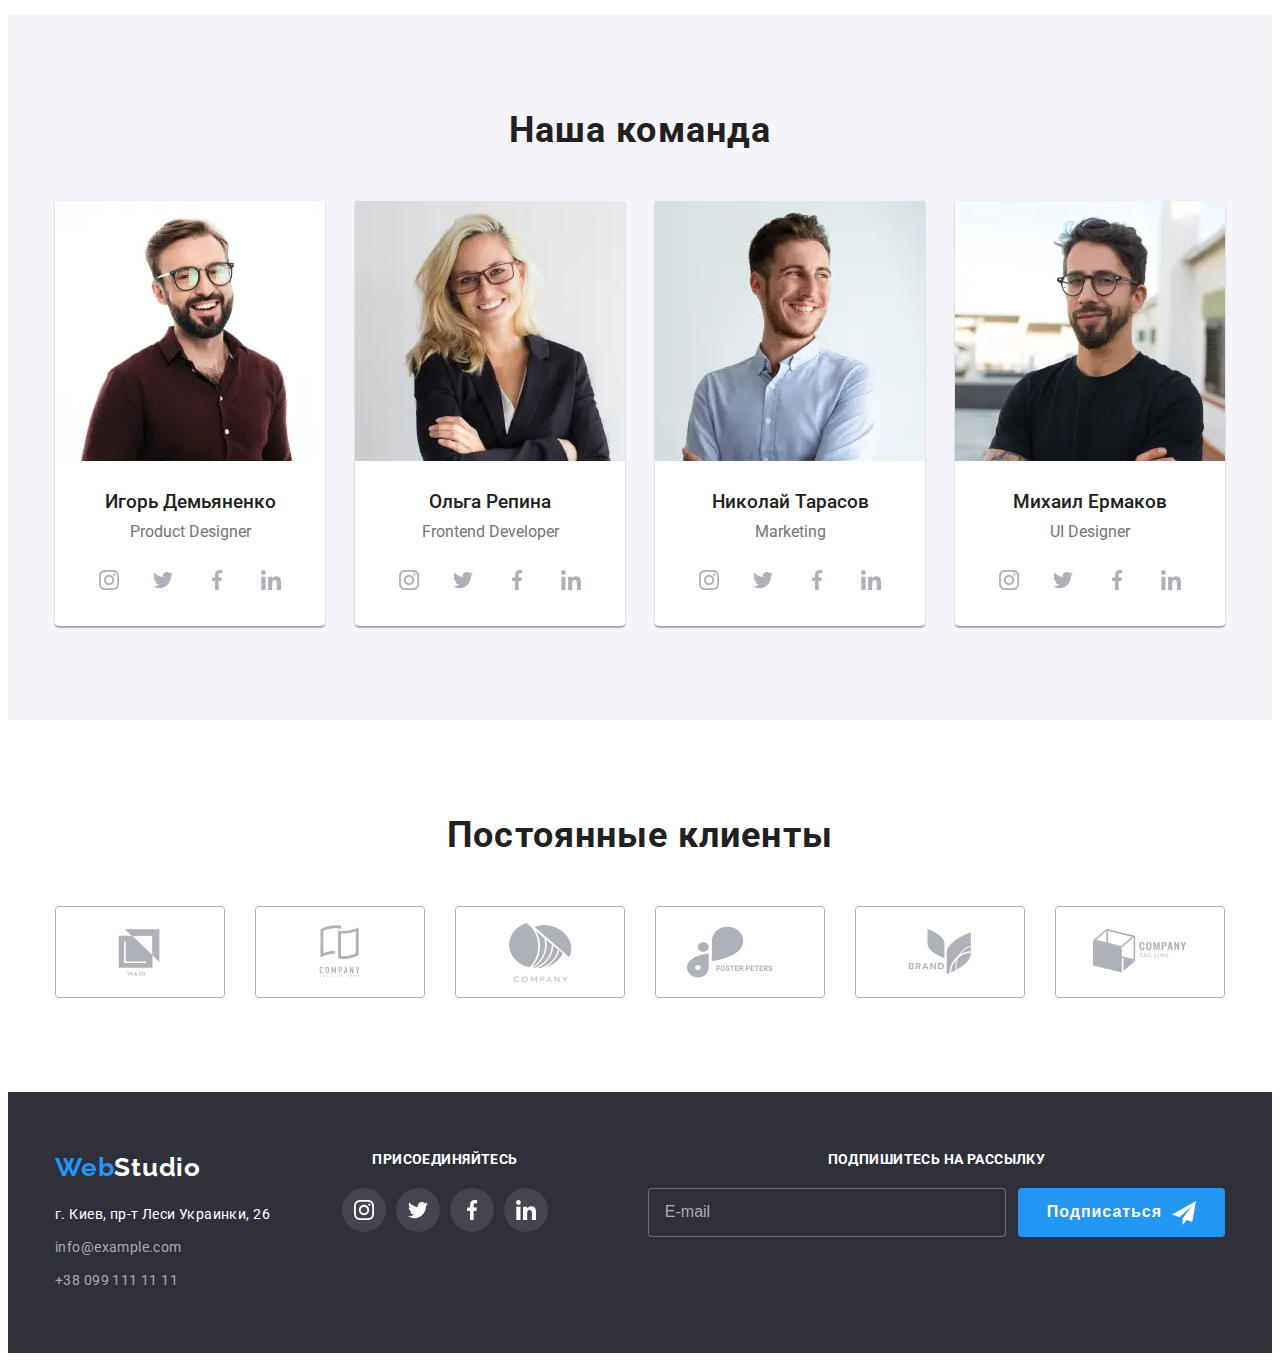
==== commit fe78811b: "Change language to English" ====
--- a/index.html
+++ b/index.html
@@ -19,9 +19,9 @@
             <a class="logo link" href="#"><span>Web</span>Studio</a>
                 <nav class="navigation">
                     <ul class="nav-list list">
-                        <li class="nav-list-item"><a class="nav-list-link link current" href="./index.html">Студиа</a></li>
-                        <li class="nav-list-item"><a class="nav-list-link link" href="./portfolio.html">Портфолио</a></li>
-                        <li class="nav-list-item"><a class="nav-list-link link" href="">Контакты</a></li>
+                        <li class="nav-list-item"><a class="nav-list-link link current" href="./index.html">Studio</a></li>
+                        <li class="nav-list-item"><a class="nav-list-link link" href="./portfolio.html">Portfolio</a></li>
+                        <li class="nav-list-item"><a class="nav-list-link link" href="">Contacts</a></li>
                     </ul>
                 </nav>
                 <button type="button" class="mobile-menu-btn" data-menu-open>
@@ -87,8 +87,8 @@
     <main>
         <section class="hero">
             <div class="container">
-                <h1 class="hero-title">Эффективные решения для вашего бизнеса</h1>
-                <button type="button" class="hero-button btn" data-modal-open>Заказать услугу</button>
+                <h1 class="hero-title">EFFECTIVE SOLUTIONS FOR YOUR BUSINESS</h1>
+                <button type="button" class="hero-button btn" data-modal-open>Order the service</button>
             </div>
             <div class="backdrop is-hidden" data-modal>
                 <div class="modal">
@@ -98,9 +98,9 @@
                         </svg>
                     </button>
                     <form class="contact-form">
-                        <p class="modal-title">Оставьте свои данные, мы вам перезвоним</p>
+                        <p class="modal-title">Leave your information and we'll call you back</p>
                             <label class="contact-form-label">
-                                <span class="contact-text">Имя</span>
+                                <span class="contact-text">Name</span>
                                  <span class="contact-form-input-wrapper">
                                     <input class="contact-form-input" name="user-name" type="text" required >
                                     <svg class="contact-form-icon" width="18" height="18">
@@ -109,7 +109,7 @@
                                  </span>
                             </label>
                             <label class="contact-form-label">
-                                <span class="contact-text">Телефон</span>
+                                <span class="contact-text">Number</span>
                                 <span class="contact-form-input-wrapper">
                                     <input  class="contact-form-input" name="user-phone" type="tel" required>
                                     <svg class="contact-form-icon" width="18" height="18">
@@ -119,7 +119,7 @@
                             </label>
 
                             <label class="contact-form-label">
-                                <span class="contact-text">Почта</span>
+                                <span class="contact-text">E-mail</span>
                                 <span class="contact-form-input-wrapper">
                                     <input class="contact-form-input" name="user-mail" type="email" required>
                                     <svg class="contact-form-icon" width="18" height="18">
@@ -128,7 +128,7 @@
                                 </span>
                             </label>
                             <label class="contact-form-label-feedback">
-                                <span class="contact-text">Комментарий</span>
+                                <span class="contact-text">Сomments</span>
                                 <textarea 
                                 class="contact-form-feedback" 
                                 name="feedback" 
@@ -142,9 +142,9 @@
                                 class="contact-form-checkbox visually-hidden"
                                 id="policy-checkbox" required>
                                 <label for="policy-checkbox" class="contact-form-checkbox-label">
-                                    Соглашаюсь с рассылкой и принимаю&nbsp;<a class="link-policy" href="#">Условия договора</a></label>
+                                    I agree to the mailing and accept&nbsp;<a class="link-policy" href="#">Terms of the contract</a></label>
                             </div>
-                            <button class="contact-form-submit-btn btn" type="submit">Отправить</button>
+                            <button class="contact-form-submit-btn btn" type="submit">Send</button>
                     </form>
                 </div>
             </div>
@@ -152,7 +152,7 @@
     <!-- ABOUT US -->
        <section class="about">
             <div class="container">
-                <h2 hidden>Что для нас главное в работе</h2>
+                <h2 hidden>What is most important for us in our work</h2>
             <ul class="about-list list">
                 <li class="about-item">
                     <div class="wrap-about-icon">
@@ -160,8 +160,8 @@
                             <use href="./img/sprite.svg#icon-antenna"></use>
                         </svg>
                     </div>
-                    <h3 class="about-item-title">Внимание к деталям</h3>
-                    <p class="about-text-item">Идейные соображения, а также начало повседневной работы по формированию позиции.</p>
+                    <h3 class="about-item-title">Attention to detail</h3>
+                    <p class="about-text-item">Ideological considerations, as well as the beginning of the daily work of shaping a position.</p>
                 </li>
                 <li class="about-item">
                     <div class="wrap-about-icon">
@@ -169,8 +169,8 @@
                             <use href="./img/sprite.svg#icon-clock"></use>
                         </svg>
                     </div>
-                    <h3 class="about-item-title">Пунктуальность</h3>
-                    <p class="about-text-item">Задача организации, в особенности же рамки и место обучения кадров влечет за собой.</p>
+                    <h3 class="about-item-title">Punctuality</h3>
+                    <p class="about-text-item">The task of the organization, especially the scope and place of training entails.</p>
                 </li>
                 <li class="about-item">
                     <div class="wrap-about-icon">
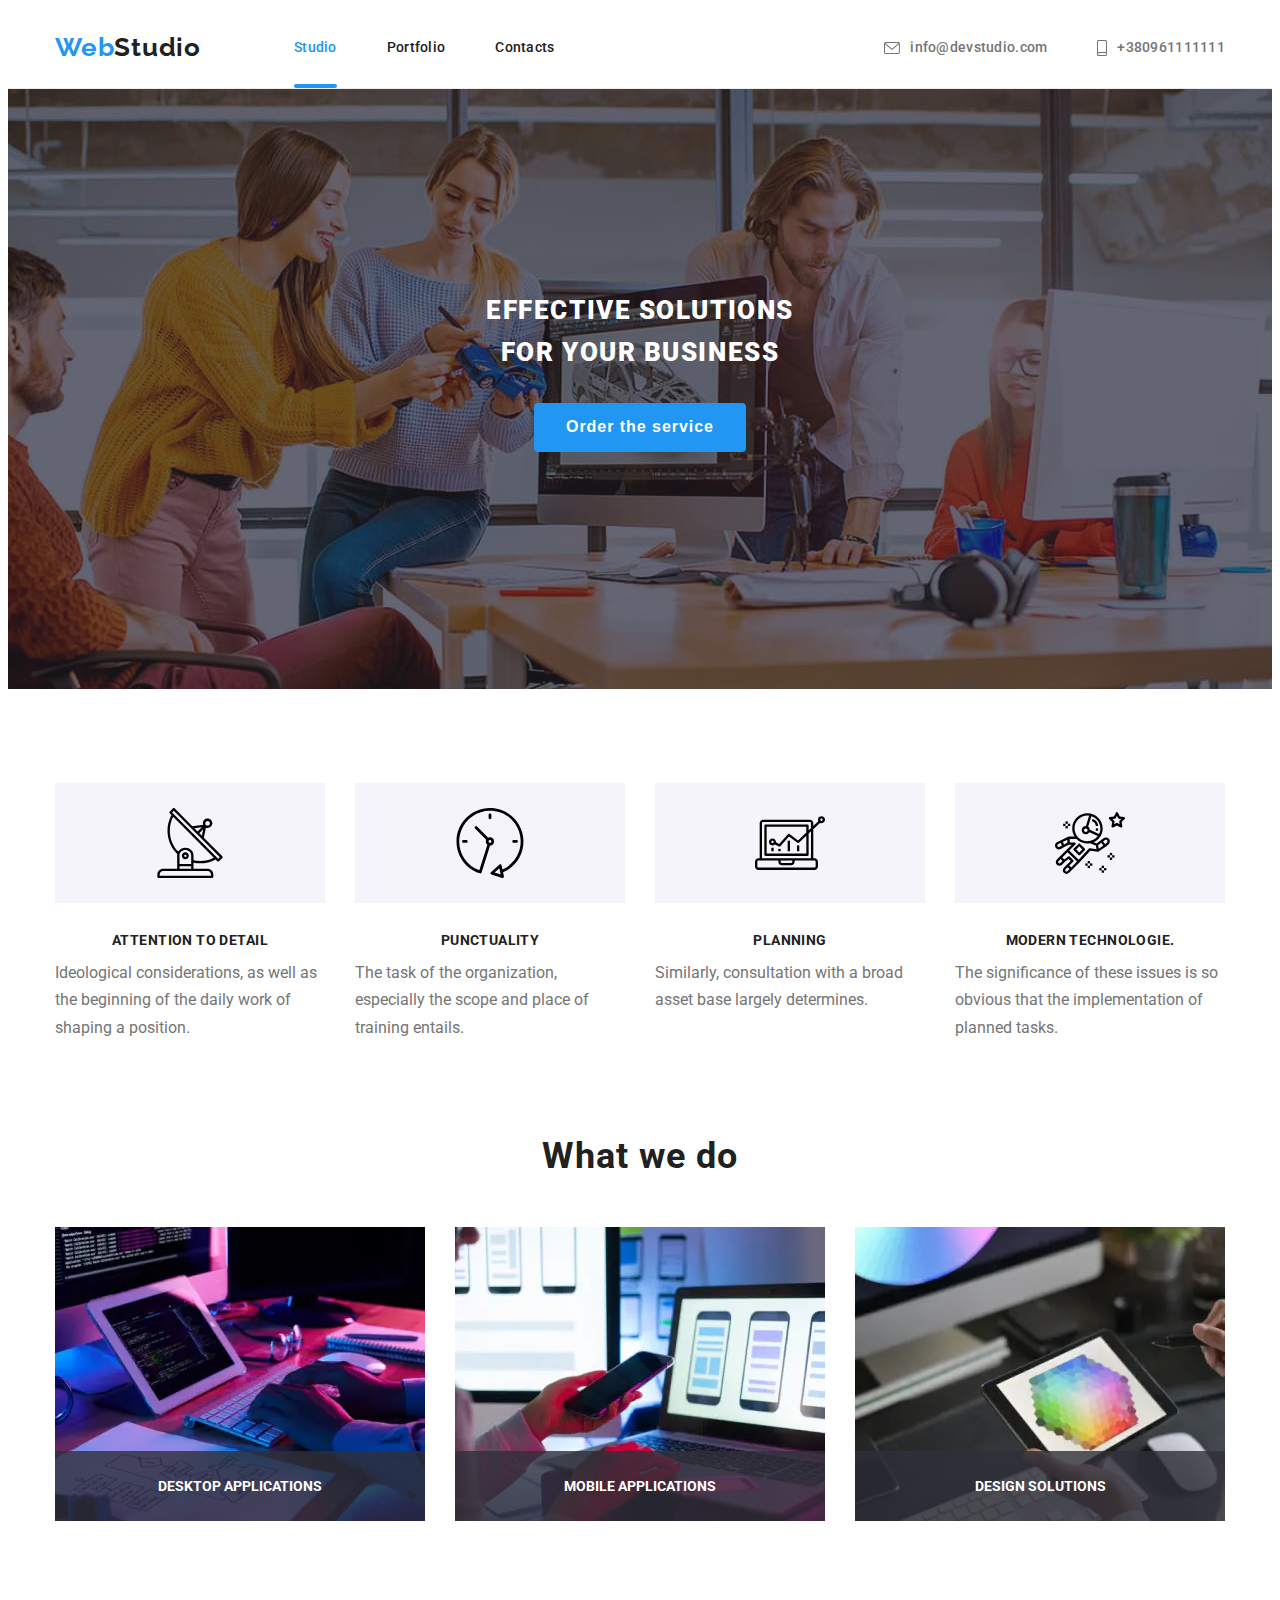
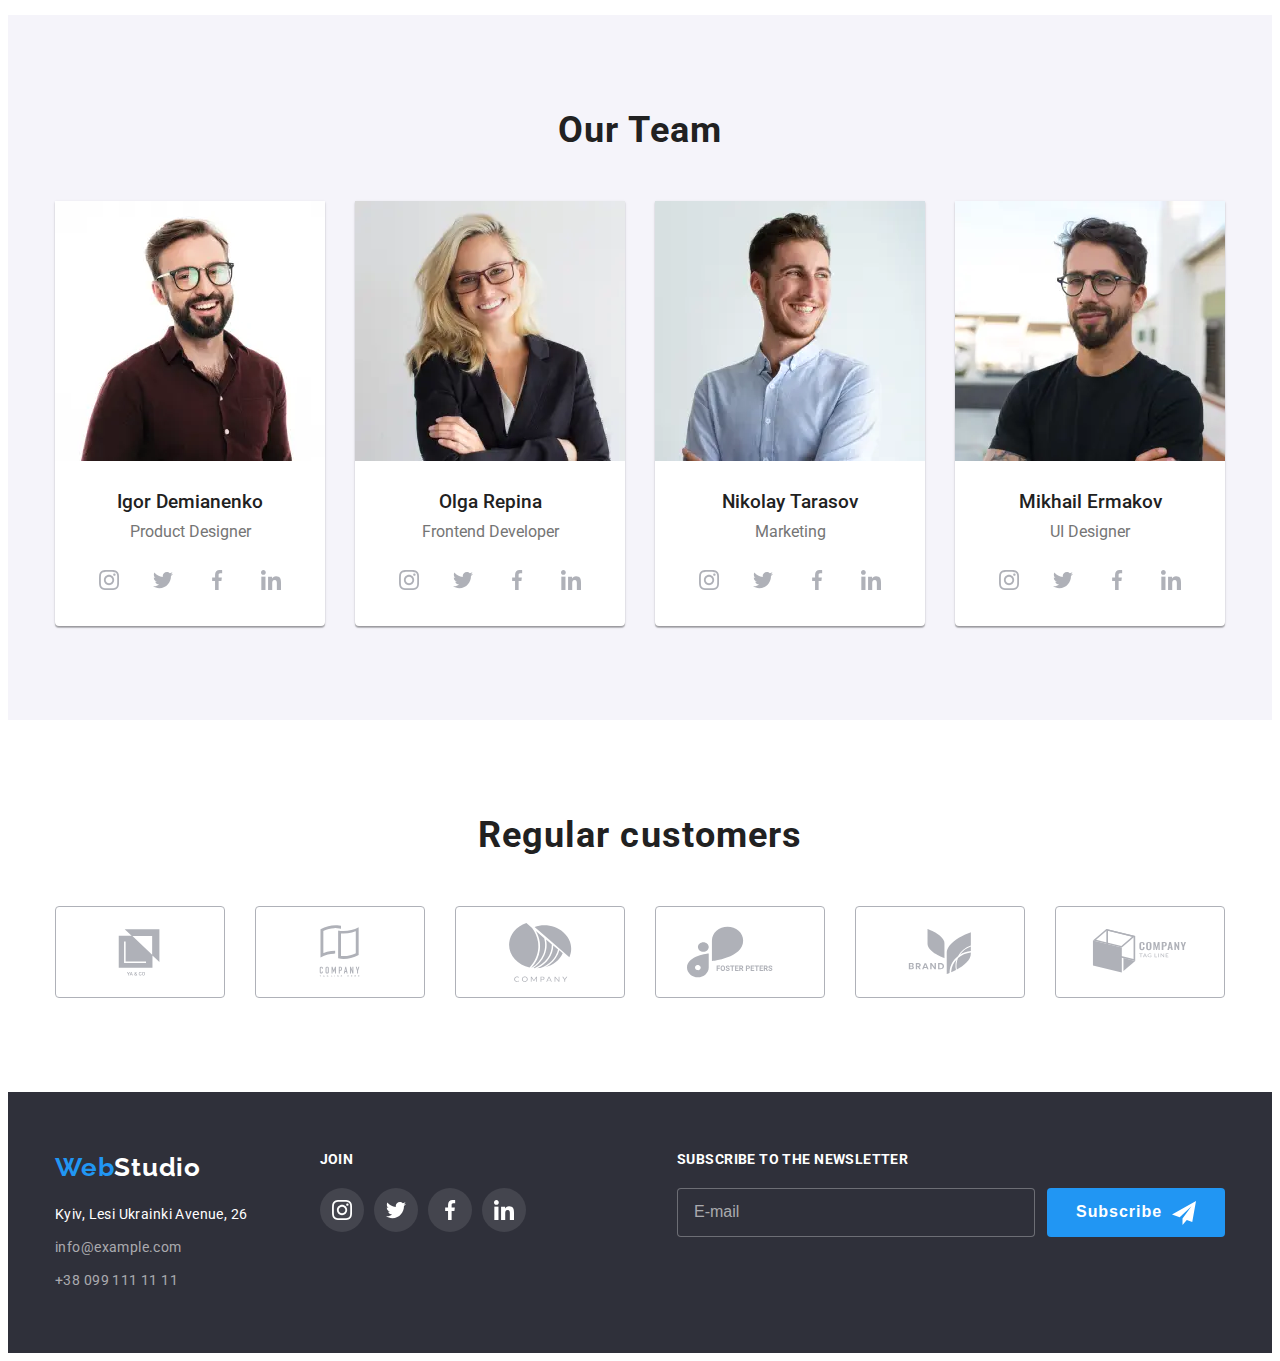
==== commit 8d817b26: "Change the language to English" ====
--- a/index.html
+++ b/index.html
@@ -1,550 +1,878 @@
 <!DOCTYPE html>
 <html lang="ru">
-<head>
-    <meta charset="UTF-8">
-    <meta http-equiv="X-UA-Compatible" content="IE=edge">
-    <meta name="viewport" content="width=device-width, initial-scale=1.0">
+  <head>
+    <meta charset="UTF-8" />
+    <meta http-equiv="X-UA-Compatible" content="IE=edge" />
+    <meta name="viewport" content="width=device-width, initial-scale=1.0" />
     <title>Homework Anna Kasianenko</title>
-    <link rel="preconnect" href="https://fonts.googleapis.com">
-    <link rel="preconnect" href="https://fonts.gstatic.com" crossorigin>
-    <link href="https://fonts.googleapis.com/css2?family=Raleway:wght@700&family=Roboto:wght@400;500;700;900&display=swap" rel="stylesheet">
-    <link rel="stylesheet" href="https://cdnjs.cloudflare.com/ajax/libs/modern-normalize/1.1.0/modern-normalize.min.css"
-    integrity="sha512-wpPYUAdjBVSE4KJnH1VR1HeZfpl1ub8YT/NKx4PuQ5NmX2tKuGu6U/JRp5y+Y8XG2tV+wKQpNHVUX03MfMFn9Q=="
-    crossorigin="anonymous" referrerpolicy="no-referrer" />
-    <link rel="stylesheet" href="./css/main.min.css">
-</head>
-<body>
+    <link rel="preconnect" href="https://fonts.googleapis.com" />
+    <link rel="preconnect" href="https://fonts.gstatic.com" crossorigin />
+    <link
+      href="https://fonts.googleapis.com/css2?family=Raleway:wght@700&family=Roboto:wght@400;500;700;900&display=swap"
+      rel="stylesheet"
+    />
+    <link
+      rel="stylesheet"
+      href="https://cdnjs.cloudflare.com/ajax/libs/modern-normalize/1.1.0/modern-normalize.min.css"
+      integrity="sha512-wpPYUAdjBVSE4KJnH1VR1HeZfpl1ub8YT/NKx4PuQ5NmX2tKuGu6U/JRp5y+Y8XG2tV+wKQpNHVUX03MfMFn9Q=="
+      crossorigin="anonymous"
+      referrerpolicy="no-referrer"
+    />
+    <link rel="stylesheet" href="./css/main.min.css" />
+  </head>
+  <body>
     <header class="header">
-        <div class="header-container container">
-            <a class="logo link" href="#"><span>Web</span>Studio</a>
-                <nav class="navigation">
-                    <ul class="nav-list list">
-                        <li class="nav-list-item"><a class="nav-list-link link current" href="./index.html">Studio</a></li>
-                        <li class="nav-list-item"><a class="nav-list-link link" href="./portfolio.html">Portfolio</a></li>
-                        <li class="nav-list-item"><a class="nav-list-link link" href="">Contacts</a></li>
-                    </ul>
-                </nav>
-                <button type="button" class="mobile-menu-btn" data-menu-open>
-                    <svg class="mobile-menu-btn__icon" width="40" height="40">
-                      <use href="./img/sprite.svg#burger-icon-menu"></use>
-                    </svg>
-                  </button>
-                    <ul class="contact-links-list list">
-                        <li class="contact-links-list-item"><a class="contact-links-list-link link" href="mailto:info@devstudio.com">
-                            <svg class="contact-icon" width="16" height="12">
-                                <use href="./img/sprite.svg#icon-envelope"></use>
-                            </svg> info@devstudio.com</a></li>
-                        <li class="contact-links-list-item"><a class="contact-links-list-link link" href="tel:+380961111111">
-                            <svg class="contact-icon" width= "10" height="16">
-                                <use href="./img/sprite.svg#icon-smartphone"></use>
-                            </svg>
-                            +380961111111
-                        </a>
-                    </li>
+      <div class="header-container container">
+        <a class="logo link" href="#"><span>Web</span>Studio</a>
+        <nav class="navigation">
+          <ul class="nav-list list">
+            <li class="nav-list-item">
+              <a class="nav-list-link link current" href="./index.html"
+                >Studio</a
+              >
+            </li>
+            <li class="nav-list-item">
+              <a class="nav-list-link link" href="./portfolio.html"
+                >Portfolio</a
+              >
+            </li>
+            <li class="nav-list-item">
+              <a class="nav-list-link link" href="#myAnchor">Contacts</a>
+            </li>
+          </ul>
+        </nav>
+        <button type="button" class="mobile-menu-btn" data-menu-open>
+          <svg class="mobile-menu-btn__icon" width="40" height="40">
+            <use href="./img/sprite.svg#burger-icon-menu"></use>
+          </svg>
+        </button>
+        <ul class="contact-links-list list">
+          <li class="contact-links-list-item">
+            <a
+              class="contact-links-list-link link"
+              href="mailto:info@devstudio.com"
+            >
+              <svg class="contact-icon" width="16" height="12">
+                <use href="./img/sprite.svg#icon-envelope"></use>
+              </svg>
+              info@devstudio.com</a
+            >
+          </li>
+          <li class="contact-links-list-item">
+            <a class="contact-links-list-link link" href="tel:+380961111111">
+              <svg class="contact-icon" width="10" height="16">
+                <use href="./img/sprite.svg#icon-smartphone"></use>
+              </svg>
+              +380961111111
+            </a>
+          </li>
+        </ul>
+      </div>
+      <div class="mobile-menu" data-menu>
+        <div class="container mobile-menu_container">
+          <bottom type="button" class="mobile-menu_close-btn" data-menu-close>
+            <svg class="mobile-menu_close-icon" width="40" height="40">
+              <use href="./img/sprite.svg#icon-close-black"></use>
+            </svg>
+          </bottom>
+          <ul class="mobile-menu_nav-list list">
+            <li class="mobile-menu_nav-item">
+              <a class="mobile-menu_nav-link link current" href="./index.html"
+                >Studio</a
+              >
+            </li>
+            <li class="mobile-menu_nav-item">
+              <a class="mobile-menu_nav-link link" href="./portfolio.html"
+                >Portfolio</a
+              >
+            </li>
+            <li class="mobile-menu_nav-item">
+              <a class="mobile-menu_nav-link link" href="">Contacts</a>
+            </li>
+          </ul>
+          <div class="mobile-wrapper">
+            <ul class="mobile-menu_contact-list list">
+              <li class="mobile-menu_contact-item">
+                <a
+                  href="tel:+380961111111"
+                  class="mobile-menu_contact-link mobile-menu__contact-link_tel link"
+                  >+38 096 111 11 11
+                </a>
+              </li>
+              <li class="mobile-menu_contact-item">
+                <a
+                  href="mailto:info@devstudio.com"
+                  class="mobile-menu_contact-link mobile-menu__contact-link_mail link"
+                  >info@devstudio.com
+                </a>
+              </li>
+            </ul>
+            <ul class="mobile-menu_social-list list">
+              <li class="mobile-menu_social-item">
+                <a href="" target="_blank" class="mobile-menu_social-link link"
+                  >Instagram</a
+                >
+              </li>
+              <li class="mobile-menu_social-item">
+                <a href="" target="_blank" class="mobile-menu_social-link link"
+                  >Twitter</a
+                >
+              </li>
+              <li class="mobile-menu_social-item">
+                <a href="" target="_blank" class="mobile-menu_social-link link"
+                  >Facebook</a
+                >
+              </li>
+              <li class="mobile-menu_social-item">
+                <a href="" target="_blank" class="mobile-menu_social-link link"
+                  >LinkedIn</a
+                >
+              </li>
+            </ul>
+          </div>
+        </div>
+      </div>
+    </header>
+    <!-- HERO -->
+    <main>
+      <section class="hero">
+        <div class="container">
+          <h1 class="hero-title">EFFECTIVE SOLUTIONS FOR YOUR BUSINESS</h1>
+          <button type="button" class="hero-button btn" data-modal-open>
+            Order the service
+          </button>
+        </div>
+        <div class="backdrop is-hidden" data-modal>
+          <div class="modal">
+            <button type="button" class="modal-button" data-modal-close>
+              <svg class="contact-form-icon-close" width="18" height="18">
+                <use href="./img/sprite.svg#icon-close-black"></use>
+              </svg>
+            </button>
+            <form class="contact-form">
+              <p class="modal-title">
+                Leave your information and we'll call you back
+              </p>
+              <label class="contact-form-label">
+                <span class="contact-text">Name</span>
+                <span class="contact-form-input-wrapper">
+                  <input
+                    class="contact-form-input"
+                    name="user-name"
+                    type="text"
+                    required
+                  />
+                  <svg class="contact-form-icon" width="18" height="18">
+                    <use href="./img/sprite.svg#icon-person-black"></use>
+                  </svg>
+                </span>
+              </label>
+              <label class="contact-form-label">
+                <span class="contact-text">Number</span>
+                <span class="contact-form-input-wrapper">
+                  <input
+                    class="contact-form-input"
+                    name="user-phone"
+                    type="tel"
+                    required
+                  />
+                  <svg class="contact-form-icon" width="18" height="18">
+                    <use href="./img/sprite.svg#icon-phone-black"></use>
+                  </svg>
+                </span>
+              </label>
+
+              <label class="contact-form-label">
+                <span class="contact-text">E-mail</span>
+                <span class="contact-form-input-wrapper">
+                  <input
+                    class="contact-form-input"
+                    name="user-mail"
+                    type="email"
+                    required
+                  />
+                  <svg class="contact-form-icon" width="18" height="18">
+                    <use href="./img/sprite.svg#icon-email-black"></use>
+                  </svg>
+                </span>
+              </label>
+              <label class="contact-form-label-feedback">
+                <span class="contact-text">Сomments</span>
+                <textarea
+                  class="contact-form-feedback"
+                  name="feedback"
+                  placeholder="Write here"
+                ></textarea>
+              </label>
+              <div class="contact-form-checkbox-wrapper">
+                <input
+                  type="checkbox"
+                  name="accept-policy"
+                  class="contact-form-checkbox visually-hidden"
+                  id="policy-checkbox"
+                  required
+                />
+                <label
+                  for="policy-checkbox"
+                  class="contact-form-checkbox-label"
+                >
+                  I agree to the mailing and accept&nbsp;<a
+                    class="link-policy"
+                    href="#"
+                    >Terms of the contract</a
+                  ></label
+                >
+              </div>
+              <button class="contact-form-submit-btn btn" type="submit">
+                Send
+              </button>
+            </form>
+          </div>
+        </div>
+      </section>
+      <!-- ABOUT US -->
+      <section class="about">
+        <div class="container">
+          <h2 hidden>What is most important for us in our work</h2>
+          <ul class="about-list list">
+            <li class="about-item">
+              <div class="wrap-about-icon">
+                <svg class="about-icon" width="70" height="70">
+                  <use href="./img/sprite.svg#icon-antenna"></use>
+                </svg>
+              </div>
+              <h3 class="about-item-title">Attention to detail</h3>
+              <p class="about-text-item">
+                Ideological considerations, as well as the beginning of the
+                daily work of shaping a position.
+              </p>
+            </li>
+            <li class="about-item">
+              <div class="wrap-about-icon">
+                <svg class="about-icon" width="70" height="70">
+                  <use href="./img/sprite.svg#icon-clock"></use>
+                </svg>
+              </div>
+              <h3 class="about-item-title">Punctuality</h3>
+              <p class="about-text-item">
+                The task of the organization, especially the scope and place of
+                training entails.
+              </p>
+            </li>
+            <li class="about-item">
+              <div class="wrap-about-icon">
+                <svg class="about-icon" width="70" height="70">
+                  <use href="./img/sprite.svg#icon-diagram"></use>
+                </svg>
+              </div>
+              <h3 class="about-item-title">Planning</h3>
+              <p class="about-text-item">
+                Similarly, consultation with a broad asset base largely
+                determines.
+              </p>
+            </li>
+            <li class="about-item">
+              <div class="wrap-about-icon">
+                <svg class="about-icon" width="70" height="70">
+                  <use href="./img/sprite.svg#icon-astronaut"></use>
+                </svg>
+              </div>
+              <h3 class="about-item-title">Modern technologie.</h3>
+              <p class="about-text-item">
+                The significance of these issues is so obvious that the
+                implementation of planned tasks.
+              </p>
+            </li>
+          </ul>
+        </div>
+      </section>
+      <!-- OUR WORK -->
+      <section class="section-service">
+        <div class="container">
+          <h2 class="title-theme-dark">What we do</h2>
+          <ul class="work-gallery-list list">
+            <li class="work-gallery-item">
+              <picture>
+                <source
+                  media="(min-width: 1200px)"
+                  srcset="
+                    ./img/desktop/our-work/img-1.webp    1x,
+                    ./img/desktop/our-work/img-1@2x.webp 2x
+                  "
+                  type="image/webp"
+                />
+                <source
+                  srcset="
+                    ./img/desktop/our-work/img-1.jpg       1x,
+                    /img/desktop/our-work/img-1.jpg@2x.jpg 2x
+                  "
+                  media="(min-width: 1200px)"
+                />
+                <img src="./img/desktop/our-work/img-1.jpg" alt="Coding" />
+              </picture>
+              <h3 class="gallery-title">DESKTOP APPLICATIONS</h3>
+            </li>
+            <li class="work-gallery-item">
+              <picture>
+                <source
+                  media="(min-width: 1200px)"
+                  srcset="
+                    ./img/desktop/our-work/img-2.webp    1x,
+                    ./img/desktop/our-work/img-2@2x.webp 2x
+                  "
+                  type="image/webp"
+                />
+                <source
+                  srcset="
+                    ./img/desktop/our-work/img-2.jpg       1x,
+                    /img/desktop/our-work/img-2.jpg@2x.jpg 2x
+                  "
+                  media="(min-width: 1200px)"
+                />
+                <img
+                  src="./img/desktop/our-work/img-2.jpg"
+                  alt="Search information"
+                />
+              </picture>
+              <h3 class="gallery-title">MOBILE APPLICATIONS</h3>
+            </li>
+            <li class="work-gallery-item">
+              <picture>
+                <source
+                  media="(min-width: 1200px)"
+                  srcset="
+                    ./img/desktop/our-work/img-3.webp    1x,
+                    ./img/desktop/our-work/img-3@2x.webp 2x
+                  "
+                  type="image/webp"
+                />
+                <source
+                  srcset="
+                    ./img/desktop/our-work/img-3.jpg       1x,
+                    /img/desktop/our-work/img-3.jpg@2x.jpg 2x
+                  "
+                  media="(min-width: 1200px)"
+                />
+                <img
+                  src="./img/desktop/our-work/img-3.jpg"
+                  alt="Choose Color"
+                />
+              </picture>
+              <h3 class="gallery-title">DESIGN SOLUTIONS</h3>
+            </li>
+          </ul>
+        </div>
+      </section>
+      <!--OUR TEAM -->
+      <section class="employees-section">
+        <div class="container">
+          <h2 class="title-theme-dark">Our Team</h2>
+          <ul class="employees list">
+            <li class="employees-card">
+              <picture>
+                <source
+                  media="(min-width: 1200px)"
+                  srcset="
+                    ./img/desktop/team/img-1.webp    1x,
+                    ./img/desktop/team/img-1@2x.webp 2x
+                  "
+                  type="image/webp"
+                />
+                <source
+                  srcset="
+                    ./img/desktop/team/img-1.jpg       1x,
+                    /img/desktop/team/img-1.jpg@2x.jpg 2x
+                  "
+                  media="(min-width: 1200px)"
+                />
+
+                <source
+                  media="(min-width: 768px)"
+                  srcset="
+                    ./img/tablet/img-1.webp    1x,
+                    ./img/tablet/img-1@2x.webp 2x
+                  "
+                  type="image/webp"
+                />
+                <source
+                  srcset="
+                    ./img/tablet/img-1.jpg    1x,
+                    ./img/tablet/img-1@2x.jpg 2x
+                  "
+                  media="(min-width: 768px)"
+                />
+
+                <source
+                  media="(max-width: 767px)"
+                  srcset="
+                    ./img/mobile/img-1.webp    1x,
+                    ./img/mobile/img-1@2x.webp 2x
+                  "
+                  type="image/webp"
+                />
+                <source
+                  srcset="
+                    ./img/mobile/img-1.jpg    1x,
+                    ./img/mobile/img-1@2x.jpg 2x
+                  "
+                  media="(max-width: 767px)"
+                />
+                <img
+                  class="employees-photo"
+                  src="./img/tablet/img-1.jpg"
+                  alt="Product Designer"
+                />
+              </picture>
+              <div class="employee-wrap">
+                <h3 class="employees-name">Igor Demianenko</h3>
+                <p class="employees-position" lang="en">Product Designer</p>
+                <ul class="social-list list">
+                  <li class="social-icon-item">
+                    <a class="social-icon-link" href="">
+                      <svg class="social-icon" width="20" height="20">
+                        <use href="./img/sprite.svg#icon-instagram"></use>
+                      </svg>
+                    </a>
+                  </li>
+                  <li class="social-icon-item">
+                    <a class="social-icon-link" href="">
+                      <svg class="social-icon" width="20" height="20">
+                        <use href="./img/sprite.svg#icon-twitter"></use>
+                      </svg>
+                    </a>
+                  </li>
+                  <li class="social-icon-item">
+                    <a class="social-icon-link" href="">
+                      <svg class="social-icon" width="20" height="20">
+                        <use href="./img/sprite.svg#icon-facebook"></use>
+                      </svg>
+                    </a>
+                  </li>
+                  <li class="social-icon-item">
+                    <a class="social-icon-link" href="">
+                      <svg class="social-icon" width="20" height="20">
+                        <use href="./img/sprite.svg#icon-linkedin"></use>
+                      </svg>
+                    </a>
+                  </li>
                 </ul>
-        </div>
-        <div class="mobile-menu" data-menu>
-            <div class="container mobile-menu_container">
-                <bottom type="button" class="mobile-menu_close-btn" data-menu-close>
-                    <svg class="mobile-menu_close-icon" width= "40" height="40">
-                        <use href="./img/sprite.svg#icon-close-black"></use>
-                    </svg>
-                </bottom>
-                <ul class="mobile-menu_nav-list list">
-                    <li class="mobile-menu_nav-item"><a class="mobile-menu_nav-link link current" href="./index.html">Студия</a></li>
-                    <li class="mobile-menu_nav-item"><a class="mobile-menu_nav-link link" href="./portfolio.html">Портфолио</a></li>
-                    <li class="mobile-menu_nav-item"><a class="mobile-menu_nav-link link" href="">Контакты</a></li>
+              </div>
+            </li>
+            <li class="employees-card">
+              <picture>
+                <source
+                  media="(min-width: 1200px)"
+                  srcset="
+                    ./img/desktop/team/img-2.webp    1x,
+                    ./img/desktop/team/img-2@2x.webp 2x
+                  "
+                  type="image/webp"
+                />
+                <source
+                  srcset="
+                    ./img/desktop/team/img-2.jpg       1x,
+                    /img/desktop/team/img-2.jpg@2x.jpg 2x
+                  "
+                  media="(min-width: 1200px)"
+                />
+
+                <source
+                  media="(min-width: 768px)"
+                  srcset="
+                    ./img/tablet/img-2.webp    1x,
+                    ./img/tablet/img-2@2x.webp 2x
+                  "
+                  type="image/webp"
+                />
+                <source
+                  srcset="
+                    ./img/tablet/img-2.jpg    1x,
+                    ./img/tablet/img-2@2x.jpg 2x
+                  "
+                  media="(min-width: 768px)"
+                />
+
+                <source
+                  media="(max-width: 767px)"
+                  srcset="
+                    ./img/mobile/img-2.webp    1x,
+                    ./img/mobile/img-2@2x.webp 2x
+                  "
+                  type="image/webp"
+                />
+                <source
+                  srcset="
+                    ./img/mobile/img-2.jpg    1x,
+                    ./img/mobile/img-2@2x.jpg 2x
+                  "
+                  media="(max-width: 767px)"
+                />
+                <img
+                  class="employees-photo"
+                  src="./img/team/img-2.jpg"
+                  alt="Frontend Developer"
+                />
+              </picture>
+              <div class="employee-wrap">
+                <h3 class="employees-name">Olga Repina</h3>
+                <p class="employees-position" lang="en">Frontend Developer</p>
+                <ul class="social-list list">
+                  <li class="social-icon-item">
+                    <a class="social-icon-link" href="">
+                      <svg class="social-icon" width="20" height="20">
+                        <use href="./img/sprite.svg#icon-instagram"></use>
+                      </svg>
+                    </a>
+                  </li>
+                  <li class="social-icon-item">
+                    <a class="social-icon-link" href="">
+                      <svg class="social-icon" width="20" height="20">
+                        <use href="./img/sprite.svg#icon-twitter"></use>
+                      </svg>
+                    </a>
+                  </li>
+                  <li class="social-icon-item">
+                    <a class="social-icon-link" href="">
+                      <svg class="social-icon" width="20" height="20">
+                        <use href="./img/sprite.svg#icon-facebook"></use>
+                      </svg>
+                    </a>
+                  </li>
+                  <li class="social-icon-item">
+                    <a class="social-icon-link" href="">
+                      <svg class="social-icon" width="20" height="20">
+                        <use href="./img/sprite.svg#icon-linkedin"></use>
+                      </svg>
+                    </a>
+                  </li>
                 </ul>
-            <div class="mobile-wrapper">
-                <ul class="mobile-menu_contact-list list">
-                    <li class="mobile-menu_contact-item">
-                        <a href="tel:+380961111111" class="mobile-menu_contact-link mobile-menu__contact-link_tel link">+38 096 111 11 11 </a>
-                    </li>
-                    <li class="mobile-menu_contact-item">
-                        <a href="mailto:info@devstudio.com" class="mobile-menu_contact-link mobile-menu__contact-link_mail link">info@devstudio.com </a>
-                    </li>
+              </div>
+            </li>
+            <li class="employees-card">
+              <picture>
+                <source
+                  media="(min-width: 1200px)"
+                  srcset="
+                    ./img/desktop/team/img-3.webp    1x,
+                    ./img/desktop/team/img-3@2x.webp 2x
+                  "
+                  type="image/webp"
+                />
+                <source
+                  srcset="
+                    ./img/desktop/team/img-3.jpg       1x,
+                    /img/desktop/team/img-3.jpg@2x.jpg 2x
+                  "
+                  media="(min-width: 1200px)"
+                />
+
+                <source
+                  media="(min-width: 768px)"
+                  srcset="
+                    ./img/tablet/img-3.webp    1x,
+                    ./img/tablet/img-3@2x.webp 2x
+                  "
+                  type="image/webp"
+                />
+                <source
+                  srcset="
+                    ./img/tablet/img-3.jpg    1x,
+                    ./img/tablet/img-3@2x.jpg 2x
+                  "
+                  media="(min-width: 768px)"
+                />
+
+                <source
+                  media="(max-width: 767px)"
+                  srcset="
+                    ./img/mobile/img-3.webp    1x,
+                    ./img/mobile/img-3@2x.webp 2x
+                  "
+                  type="image/webp"
+                />
+                <source
+                  srcset="
+                    ./img/mobile/img-3.jpg    1x,
+                    ./img/mobile/img-3@2x.jpg 2x
+                  "
+                  media="(max-width: 767px)"
+                />
+                <img
+                  class="employees-photo"
+                  src="./img/team/img-3.jpg"
+                  alt="Marketing"
+                />
+              </picture>
+              <div class="employee-wrap">
+                <h3 class="employees-name">Nikolay Tarasov</h3>
+                <p class="employees-position" lang="en">Marketing</p>
+                <ul class="social-list list">
+                  <li class="social-icon-item">
+                    <a class="social-icon-link" href="">
+                      <svg class="social-icon" width="20" height="20">
+                        <use href="./img/sprite.svg#icon-instagram"></use>
+                      </svg>
+                    </a>
+                  </li>
+                  <li class="social-icon-item">
+                    <a class="social-icon-link" href="">
+                      <svg class="social-icon" width="20" height="20">
+                        <use href="./img/sprite.svg#icon-twitter"></use>
+                      </svg>
+                    </a>
+                  </li>
+                  <li class="social-icon-item">
+                    <a class="social-icon-link" href="">
+                      <svg class="social-icon" width="20" height="20">
+                        <use href="./img/sprite.svg#icon-facebook"></use>
+                      </svg>
+                    </a>
+                  </li>
+                  <li class="social-icon-item">
+                    <a class="social-icon-link" href="">
+                      <svg class="social-icon" width="20" height="20">
+                        <use href="./img/sprite.svg#icon-linkedin"></use>
+                      </svg>
+                    </a>
+                  </li>
                 </ul>
-                <ul class="mobile-menu_social-list list">
-                    <li class="mobile-menu_social-item">
-                        <a href="" target="_blank" class="mobile-menu_social-link link">Instagram</a>
-                </li>
-                    <li class="mobile-menu_social-item">
-                        <a href="" target="_blank" class="mobile-menu_social-link link">Twitter</a>
-                </li>
-                <li class="mobile-menu_social-item">
-                    <a href="" target="_blank" class="mobile-menu_social-link link">Facebook</a>
-            </li>
-                <li class="mobile-menu_social-item">
-                    <a href="" target="_blank" class="mobile-menu_social-link link">LinkedIn</a>
-            </li>
+              </div>
+            </li>
+            <li class="employees-card">
+              <picture>
+                <source
+                  media="(min-width: 1200px)"
+                  srcset="
+                    ./img/desktop/team/img-4.webp    1x,
+                    ./img/desktop/team/img-4@2x.webp 2x
+                  "
+                  type="image/webp"
+                />
+                <source
+                  srcset="
+                    ./img/desktop/team/img-4.jpg       1x,
+                    /img/desktop/team/img-4.jpg@2x.jpg 2x
+                  "
+                  media="(min-width: 1200px)"
+                />
+
+                <source
+                  media="(min-width: 768px)"
+                  srcset="
+                    ./img/tablet/img-4.webp    1x,
+                    ./img/tablet/img-4@2x.webp 2x
+                  "
+                  type="image/webp"
+                />
+                <source
+                  srcset="
+                    ./img/tablet/img-4.jpg    1x,
+                    ./img/tablet/img-4@2x.jpg 2x
+                  "
+                  media="(min-width: 768px)"
+                />
+
+                <source
+                  media="(max-width: 767px)"
+                  srcset="
+                    ./img/mobile/img-4.webp    1x,
+                    ./img/mobile/img-4@2x.webp 2x
+                  "
+                  type="image/webp"
+                />
+                <source
+                  srcset="
+                    ./img/mobile/img-4.jpg    1x,
+                    ./img/mobile/img-4@2x.jpg 2x
+                  "
+                  media="(max-width: 767px)"
+                />
+                <img
+                  class="employees-photo"
+                  src="./img/team/img-4.jpg"
+                  alt="UI Designer"
+                />
+              </picture>
+              <div class="employee-wrap">
+                <h3 class="employees-name">Mikhail Ermakov</h3>
+                <p class="employees-position" lang="en">UI Designer</p>
+                <ul class="social-list list">
+                  <li class="social-icon-item">
+                    <a class="social-icon-link" href="">
+                      <svg class="social-icon" width="20" height="20">
+                        <use href="./img/sprite.svg#icon-instagram"></use>
+                      </svg>
+                    </a>
+                  </li>
+                  <li class="social-icon-item">
+                    <a class="social-icon-link" href="">
+                      <svg class="social-icon" width="20" height="20">
+                        <use href="./img/sprite.svg#icon-twitter"></use>
+                      </svg>
+                    </a>
+                  </li>
+                  <li class="social-icon-item">
+                    <a class="social-icon-link" href="">
+                      <svg class="social-icon" width="20" height="20">
+                        <use href="./img/sprite.svg#icon-facebook"></use>
+                      </svg>
+                    </a>
+                  </li>
+                  <li class="social-icon-item">
+                    <a class="social-icon-link" href="">
+                      <svg class="social-icon" width="20" height="20">
+                        <use href="./img/sprite.svg#icon-linkedin"></use>
+                      </svg>
+                    </a>
+                  </li>
+                </ul>
+              </div>
+            </li>
+          </ul>
+        </div>
+      </section>
+      <!--END OUR TEAM -->
+
+      <!--CLIENTS-->
+      <section class="clients">
+        <div class="container">
+          <h2 class="title-theme-dark">Regular customers</h2>
+          <ul class="clients-list list">
+            <li class="clients-list-item">
+              <a class="clients-icon-link" href="">
+                <svg class="client-icon" width="106" height="60">
+                  <use href="./img/sprite.svg#icon-logo-ya"></use>
+                </svg>
+              </a>
+            </li>
+            <li class="clients-list-item">
+              <a class="clients-icon-link" href="">
+                <svg class="client-icon" width="106" height="60">
+                  <use href="./img/sprite.svg#icon-logo-company"></use>
+                </svg>
+              </a>
+            </li>
+            <li class="clients-list-item">
+              <a class="clients-icon-link" href="">
+                <svg class="client-icon" width="106" height="60">
+                  <use href="./img/sprite.svg#icon-logo-circle"></use>
+                </svg>
+              </a>
+            </li>
+            <li class="clients-list-item">
+              <a class="clients-icon-link" href="">
+                <svg class="client-icon" width="106" height="60">
+                  <use href="./img/sprite.svg#icon-logo-foster"></use>
+                </svg>
+              </a>
+            </li>
+            <li class="clients-list-item">
+              <a class="clients-icon-link" href="">
+                <svg class="client-icon" width="106" height="60">
+                  <use href="./img/sprite.svg#icon-logo-brand"></use>
+                </svg>
+              </a>
+            </li>
+            <li class="clients-list-item">
+              <a class="clients-icon-link" href="">
+                <svg class="client-icon" width="106" height="60">
+                  <use href="./img/sprite.svg#icon-logo-tagline"></use>
+                </svg>
+              </a>
+            </li>
+          </ul>
+        </div>
+      </section>
+    </main>
+
+    <!--FOOTER-->
+    <footer id="myAnchor" class="footer">
+      <div class="footer-container container">
+        <div class="footer-main">
+          <a class="footer-logo link" href="#"><span>Web</span>Studio</a>
+          <address class="contact-info">
+            <ul class="contact-info-list list">
+              <li class="contact-info-list-item">
+                <a
+                  href="https://goo.gl/maps/L3QvmrdTpUSkbaW27"
+                  target="_blank"
+                  rel="noopener noreferrer"
+                  class="address-info link"
+                  >Kyiv, Lesi Ukrainki Avenue, 26</a
+                >
+              </li>
+              <li class="contact-info-list-item">
+                <a
+                  href="mailto:info@devstudio.com"
+                  class="contact-list-link link"
+                  >info@example.com</a
+                >
+              </li>
+              <li class="contact-info-list-item">
+                <a href="tel:+380961111111" class="contact-list-link link"
+                  >+38 099 111 11 11</a
+                >
+              </li>
             </ul>
-        </ul>
+          </address>
+        </div>
+        <!--FOOTER-ICON-->
+        <div class="footer-second">
+          <h3 class="title">JOIN</h3>
+          <ul class="footer-social-icon-list list">
+            <li>
+              <a href="" class="footer-social-icon-link">
+                <svg class="footer-social" width="20" height="20">
+                  <use href="./img/sprite.svg#icon-instagram"></use>
+                </svg>
+              </a>
+            </li>
+            <li>
+              <a href="" class="footer-social-icon-link">
+                <svg class="footer-social" width="20" height="20">
+                  <use href="./img/sprite.svg#icon-twitter"></use>
+                </svg>
+              </a>
+            </li>
+            <li>
+              <a href="" class="footer-social-icon-link">
+                <svg class="footer-social" width="20" height="20">
+                  <use href="./img/sprite.svg#icon-facebook"></use>
+                </svg>
+              </a>
+            </li>
+            <li>
+              <a href="" class="footer-social-icon-link">
+                <svg class="footer-social" width="20" height="20">
+                  <use href="./img/sprite.svg#icon-linkedin"></use>
+                </svg>
+              </a>
+            </li>
+          </ul>
+        </div>
+        <div class="footer-form">
+          <h3 class="title">SUBSCRIBE TO THE NEWSLETTER</h3>
+          <form>
+            <div class="footer-form-sing-up">
+              <input
+                class="footer-contact-form-input"
+                name="user-mail"
+                type="email"
+                placeholder="E-mail"
+                required
+              />
+              <button class="footer-contact-form-submit-btn btn" type="submit">
+                Subscribe
+                <svg class="sign-up-icon" width="24" height="24">
+                  <use href="/img/sprite.svg#icon-send"></use>
+                </svg>
+              </button>
             </div>
-        </div>
-    </div>
-    </header>
-     <!-- HERO -->
-    <main>
-        <section class="hero">
-            <div class="container">
-                <h1 class="hero-title">EFFECTIVE SOLUTIONS FOR YOUR BUSINESS</h1>
-                <button type="button" class="hero-button btn" data-modal-open>Order the service</button>
-            </div>
-            <div class="backdrop is-hidden" data-modal>
-                <div class="modal">
-                    <button type="button" class="modal-button" data-modal-close>
-                        <svg class="contact-form-icon-close" width="18" height="18">
-                            <use href="./img/sprite.svg#icon-close-black"></use>
-                        </svg>
-                    </button>
-                    <form class="contact-form">
-                        <p class="modal-title">Leave your information and we'll call you back</p>
-                            <label class="contact-form-label">
-                                <span class="contact-text">Name</span>
-                                 <span class="contact-form-input-wrapper">
-                                    <input class="contact-form-input" name="user-name" type="text" required >
-                                    <svg class="contact-form-icon" width="18" height="18">
-                                        <use href="./img/sprite.svg#icon-person-black"></use>
-                                    </svg>
-                                 </span>
-                            </label>
-                            <label class="contact-form-label">
-                                <span class="contact-text">Number</span>
-                                <span class="contact-form-input-wrapper">
-                                    <input  class="contact-form-input" name="user-phone" type="tel" required>
-                                    <svg class="contact-form-icon" width="18" height="18">
-                                        <use href="./img/sprite.svg#icon-phone-black"></use>
-                                    </svg>
-                                </span>
-                            </label>
-
-                            <label class="contact-form-label">
-                                <span class="contact-text">E-mail</span>
-                                <span class="contact-form-input-wrapper">
-                                    <input class="contact-form-input" name="user-mail" type="email" required>
-                                    <svg class="contact-form-icon" width="18" height="18">
-                                        <use href="./img/sprite.svg#icon-email-black"></use>
-                                    </svg>
-                                </span>
-                            </label>
-                            <label class="contact-form-label-feedback">
-                                <span class="contact-text">Сomments</span>
-                                <textarea 
-                                class="contact-form-feedback" 
-                                name="feedback" 
-                                placeholder="Введите текст" 
-                                ></textarea>
-                            </label>
-                            <div class="contact-form-checkbox-wrapper">
-                                <input 
-                                type="checkbox" 
-                                name="accept-policy"
-                                class="contact-form-checkbox visually-hidden"
-                                id="policy-checkbox" required>
-                                <label for="policy-checkbox" class="contact-form-checkbox-label">
-                                    I agree to the mailing and accept&nbsp;<a class="link-policy" href="#">Terms of the contract</a></label>
-                            </div>
-                            <button class="contact-form-submit-btn btn" type="submit">Send</button>
-                    </form>
-                </div>
-            </div>
-        </section>
-    <!-- ABOUT US -->
-       <section class="about">
-            <div class="container">
-                <h2 hidden>What is most important for us in our work</h2>
-            <ul class="about-list list">
-                <li class="about-item">
-                    <div class="wrap-about-icon">
-                        <svg class="about-icon" width="70" height="70">
-                            <use href="./img/sprite.svg#icon-antenna"></use>
-                        </svg>
-                    </div>
-                    <h3 class="about-item-title">Attention to detail</h3>
-                    <p class="about-text-item">Ideological considerations, as well as the beginning of the daily work of shaping a position.</p>
-                </li>
-                <li class="about-item">
-                    <div class="wrap-about-icon">
-                        <svg class="about-icon" width="70" height="70">
-                            <use href="./img/sprite.svg#icon-clock"></use>
-                        </svg>
-                    </div>
-                    <h3 class="about-item-title">Punctuality</h3>
-                    <p class="about-text-item">The task of the organization, especially the scope and place of training entails.</p>
-                </li>
-                <li class="about-item">
-                    <div class="wrap-about-icon">
-                        <svg class="about-icon" width="70" height="70">
-                            <use href="./img/sprite.svg#icon-diagram"></use>
-                        </svg>
-                    </div>
-                    <h3 class="about-item-title">Планирование</h3>
-                    <p class="about-text-item">Равным образом консультация с широким активом в значительной степени обуславливает.</p>
-                </li>
-                <li class="about-item">
-                    <div class="wrap-about-icon">
-                        <svg class="about-icon" width="70" height="70">
-                            <use href="./img/sprite.svg#icon-astronaut"></use>
-                        </svg>
-                    </div>
-                    <h3 class="about-item-title">Современные технологии</h3>
-                    <p class="about-text-item">Значимость этих проблем настолько очевидна, что реализация плановых заданий.</p>
-                </li>
-            </ul>
-            </div>
-        </section>
-    <!-- OUR WORK -->
-    <section class="section-service">
-        <div class="container">
-            <h2 class="title-theme-dark">Чем мы занимаемся</h2>
-            <ul class="work-gallery-list list">
-                <li class="work-gallery-item">
-                    <picture>
-                        <source media="(min-width: 1200px)" srcset="./img/desktop/our-work/img-1.webp 1x, ./img/desktop/our-work/img-1@2x.webp 2x" type="image/webp">
-                        <source srcset="./img/desktop/our-work/img-1.jpg 1x, /img/desktop/our-work/img-1.jpg@2x.jpg 2x" media="(min-width: 1200px)">
-                        <img src="./img/desktop/our-work/img-1.jpg" alt="Coding">
-                    </picture> 
-                    <h3 class="gallery-title">Десктопные приложения</h3>
-                </li>
-                <li class="work-gallery-item">
-                    <picture>
-                        <source media="(min-width: 1200px)" srcset="./img/desktop/our-work/img-2.webp 1x, ./img/desktop/our-work/img-2@2x.webp 2x" type="image/webp">
-                        <source srcset="./img/desktop/our-work/img-2.jpg 1x, /img/desktop/our-work/img-2.jpg@2x.jpg 2x" media="(min-width: 1200px)">
-                        <img src="./img/desktop/our-work/img-2.jpg" alt="Search information">
-                    </picture> 
-                    <h3 class="gallery-title">Мобильные приложения</h3>
-                </li>
-                <li class="work-gallery-item">
-                    <picture>
-                        <source media="(min-width: 1200px)" srcset="./img/desktop/our-work/img-3.webp 1x, ./img/desktop/our-work/img-3@2x.webp 2x" type="image/webp">
-                        <source srcset="./img/desktop/our-work/img-3.jpg 1x, /img/desktop/our-work/img-3.jpg@2x.jpg 2x" media="(min-width: 1200px)">
-                        <img src="./img/desktop/our-work/img-3.jpg" alt="Choose Color">
-                    </picture> 
-                    <h3 class="gallery-title">Дизайнерские решения</h3>
-                </li>            
-            </ul>
-        </div>
-        </section>
-    <!--OUR TEAM -->
-        <section class="employees-section">
-            <div class="container">
-                <h2 class="title-theme-dark">Наша команда</h2>
-            <ul class="employees list">
-                <li class="employees-card">
-                    <picture>
-                        <source media="(min-width: 1200px)" srcset="./img/desktop/team/img-1.webp 1x, ./img/desktop/team/img-1@2x.webp 2x" type="image/webp">
-                        <source srcset="./img/desktop/team/img-1.jpg 1x, /img/desktop/team/img-1.jpg@2x.jpg 2x" media="(min-width: 1200px)">
-
-                        <source media="(min-width: 768px)" srcset="./img/tablet/img-1.webp 1x, ./img/tablet/img-1@2x.webp 2x" type="image/webp">
-                        <source srcset="./img/tablet/img-1.jpg 1x, ./img/tablet/img-1@2x.jpg 2x" media="(min-width: 768px)">
-    
-                        <source media="(max-width: 767px)" srcset="./img/mobile/img-1.webp 1x, ./img/mobile/img-1@2x.webp 2x" type="image/webp">
-                        <source srcset="./img/mobile/img-1.jpg 1x, ./img/mobile/img-1@2x.jpg 2x" media="(max-width: 767px)">
-                        <img class="employees-photo" src="./img/tablet/img-1.jpg" alt="Product Designer">
-                    </picture> 
-                    <div class="employee-wrap">
-                        <h3 class="employees-name">Игорь Демьяненко</h3>
-                        <p class="employees-position" lang="en">Product Designer</p>
-                        <ul class="social-list list">
-                            <li class="social-icon-item">
-                                <a class="social-icon-link" href="">
-                                    <svg class="social-icon" width="20" height="20">
-                                    <use href="./img/sprite.svg#icon-instagram"></use>
-                                    </svg>
-                                </a>
-                            </li>
-                            <li class="social-icon-item">
-                                <a class="social-icon-link" href="">
-                                    <svg class="social-icon" width="20" height="20">
-                                    <use href="./img/sprite.svg#icon-twitter"></use>
-                                    </svg>
-                                </a>
-                            </li>
-                            <li class="social-icon-item">
-                                <a class="social-icon-link" href="">
-                                    <svg class="social-icon" width="20" height="20">
-                                    <use href="./img/sprite.svg#icon-facebook"></use>
-                                    </svg>
-                                </a>
-                            </li>
-                            <li class="social-icon-item">
-                                <a class="social-icon-link" href="">
-                                    <svg class="social-icon" width="20" height="20">
-                                    <use href="./img/sprite.svg#icon-linkedin"></use>
-                                    </svg>
-                                </a>
-                            </li>
-                        </ul>
-                    </div>
-                </li>
-                <li class="employees-card">
-                    <picture>
-                        <source media="(min-width: 1200px)" srcset="./img/desktop/team/img-2.webp 1x, ./img/desktop/team/img-2@2x.webp 2x" type="image/webp">
-                        <source srcset="./img/desktop/team/img-2.jpg 1x, /img/desktop/team/img-2.jpg@2x.jpg 2x" media="(min-width: 1200px)">
-
-                        <source media="(min-width: 768px)" srcset="./img/tablet/img-2.webp 1x, ./img/tablet/img-2@2x.webp 2x" type="image/webp">
-                        <source srcset="./img/tablet/img-2.jpg 1x, ./img/tablet/img-2@2x.jpg 2x" media="(min-width: 768px)">
-    
-                        <source media="(max-width: 767px)" srcset="./img/mobile/img-2.webp 1x, ./img/mobile/img-2@2x.webp 2x" type="image/webp">
-                        <source srcset="./img/mobile/img-2.jpg 1x, ./img/mobile/img-2@2x.jpg 2x" media="(max-width: 767px)">
-                        <img class="employees-photo" src="./img/team/img-2.jpg" alt="Frontend Developer">
-                    </picture> 
-                    <div class="employee-wrap">
-                        <h3 class="employees-name">Ольга Репина</h3>
-                        <p class="employees-position" lang="en">Frontend Developer</p>
-                        <ul class="social-list list">
-                            <li class="social-icon-item">
-                                <a class="social-icon-link" href="">
-                                    <svg class="social-icon" width="20" height="20">
-                                    <use href="./img/sprite.svg#icon-instagram"></use>
-                                    </svg>
-                                </a>
-                            </li>
-                            <li class="social-icon-item">
-                                <a class="social-icon-link" href="">
-                                    <svg class="social-icon" width="20" height="20">
-                                    <use href="./img/sprite.svg#icon-twitter"></use>
-                                    </svg>
-                                </a>
-                            </li>
-                            <li class="social-icon-item">
-                                <a class="social-icon-link" href="">
-                                    <svg class="social-icon" width="20" height="20">
-                                    <use href="./img/sprite.svg#icon-facebook"></use>
-                                    </svg>
-                                </a>
-                            </li>
-                            <li class="social-icon-item">
-                                <a class="social-icon-link" href="">
-                                    <svg class="social-icon" width="20" height="20">
-                                    <use href="./img/sprite.svg#icon-linkedin"></use>
-                                    </svg>
-                                </a>
-                            </li>
-                        </ul>
-                    </div>
-                </li>
-                <li class="employees-card">
-                    <picture>
-                        <source media="(min-width: 1200px)" srcset="./img/desktop/team/img-3.webp 1x, ./img/desktop/team/img-3@2x.webp 2x" type="image/webp">
-                        <source srcset="./img/desktop/team/img-3.jpg 1x, /img/desktop/team/img-3.jpg@2x.jpg 2x" media="(min-width: 1200px)">
-
-                        <source media="(min-width: 768px)" srcset="./img/tablet/img-3.webp 1x, ./img/tablet/img-3@2x.webp 2x" type="image/webp">
-                        <source srcset="./img/tablet/img-3.jpg 1x, ./img/tablet/img-3@2x.jpg 2x" media="(min-width: 768px)">
-    
-                        <source media="(max-width: 767px)" srcset="./img/mobile/img-3.webp 1x, ./img/mobile/img-3@2x.webp 2x" type="image/webp">
-                        <source srcset="./img/mobile/img-3.jpg 1x, ./img/mobile/img-3@2x.jpg 2x" media="(max-width: 767px)">
-                        <img class="employees-photo" src="./img/team/img-3.jpg" alt="Marketing">
-                    </picture> 
-                    <div class="employee-wrap">
-                        <h3 class="employees-name">Николай Тарасов</h3>
-                        <p class="employees-position" lang="en">Marketing</p>
-                        <ul class="social-list list">
-                            <li class="social-icon-item">
-                                <a class="social-icon-link" href="">
-                                    <svg class="social-icon" width="20" height="20">
-                                    <use href="./img/sprite.svg#icon-instagram"></use>
-                                    </svg>
-                                </a>
-                            </li>
-                            <li class="social-icon-item">
-                                <a class="social-icon-link" href="">
-                                    <svg class="social-icon" width="20" height="20">
-                                    <use href="./img/sprite.svg#icon-twitter"></use>
-                                    </svg>
-                                </a>
-                            </li>
-                            <li class="social-icon-item">
-                                <a class="social-icon-link" href="">
-                                    <svg class="social-icon" width="20" height="20">
-                                    <use href="./img/sprite.svg#icon-facebook"></use>
-                                    </svg>
-                                </a>
-                            </li>
-                            <li class="social-icon-item">
-                                <a class="social-icon-link" href="">
-                                    <svg class="social-icon" width="20" height="20">
-                                    <use href="./img/sprite.svg#icon-linkedin"></use>
-                                    </svg>
-                                </a>
-                            </li>
-                        </ul>
-                    </div>
-                </li>
-                <li class="employees-card">
-                    <picture>
-                        <source media="(min-width: 1200px)" srcset="./img/desktop/team/img-4.webp 1x, ./img/desktop/team/img-4@2x.webp 2x" type="image/webp">
-                        <source srcset="./img/desktop/team/img-4.jpg 1x, /img/desktop/team/img-4.jpg@2x.jpg 2x" media="(min-width: 1200px)">
-
-                        <source media="(min-width: 768px)" srcset="./img/tablet/img-4.webp 1x, ./img/tablet/img-4@2x.webp 2x" type="image/webp">
-                        <source srcset="./img/tablet/img-4.jpg 1x, ./img/tablet/img-4@2x.jpg 2x" media="(min-width: 768px)">
-    
-                        <source media="(max-width: 767px)" srcset="./img/mobile/img-4.webp 1x, ./img/mobile/img-4@2x.webp 2x" type="image/webp">
-                        <source srcset="./img/mobile/img-4.jpg 1x, ./img/mobile/img-4@2x.jpg 2x" media="(max-width: 767px)">
-                        <img class="employees-photo" src="./img/team/img-4.jpg" alt="UI Designer">
-                    </picture> 
-                    <div class="employee-wrap">
-                        <h3 class="employees-name">Михаил Ермаков</h3>
-                        <p class="employees-position" lang="en">UI Designer</p>
-                        <ul class="social-list list">
-                            <li class="social-icon-item">
-                                <a class="social-icon-link" href="">
-                                    <svg class="social-icon" width="20" height="20">
-                                    <use href="./img/sprite.svg#icon-instagram"></use>
-                                    </svg>
-                                </a>
-                            </li>
-                            <li class="social-icon-item">
-                                <a class="social-icon-link" href="">
-                                    <svg class="social-icon" width="20" height="20">
-                                    <use href="./img/sprite.svg#icon-twitter"></use>
-                                    </svg>
-                                </a>
-                            </li>
-                            <li class="social-icon-item">
-                                <a class="social-icon-link" href="">
-                                    <svg class="social-icon" width="20" height="20">
-                                    <use href="./img/sprite.svg#icon-facebook"></use>
-                                    </svg>
-                                </a>
-                            </li>
-                            <li class="social-icon-item">
-                                <a class="social-icon-link" href="">
-                                    <svg class="social-icon" width="20" height="20">
-                                    <use href="./img/sprite.svg#icon-linkedin"></use>
-                                    </svg>
-                                </a>
-                            </li>
-                        </ul>
-                    </div>
-                </li>
-            </ul>
-            </div>
-        </section>
- <!--END OUR TEAM -->
-
- <!--CLIENTS-->
-        <section class="clients">
-            <div class="container">
-                <h2 class="title-theme-dark">Постоянные клиенты</h2>
-                <ul class="clients-list list">
-                    <li class="clients-list-item">
-                        <a class="clients-icon-link" href="">
-                            <svg class="client-icon" width="106" height="60">
-                            <use href="./img/sprite.svg#icon-logo-ya"></use>
-                            </svg>
-                        </a>
-                    </li>
-                    <li class="clients-list-item">
-                        <a class="clients-icon-link" href="">
-                            <svg class="client-icon" width="106" height="60">
-                            <use href="./img/sprite.svg#icon-logo-company"></use>
-                            </svg>
-                        </a>
-                    </li>
-                    <li class="clients-list-item">
-                        <a class="clients-icon-link" href="">
-                            <svg class="client-icon" width="106" height="60">
-                            <use href="./img/sprite.svg#icon-logo-circle"></use>
-                            </svg>
-                        </a>
-                    </li>
-                    <li class="clients-list-item">
-                        <a class="clients-icon-link" href="">
-                            <svg class="client-icon" width="106" height="60">
-                            <use href="./img/sprite.svg#icon-logo-foster"></use>
-                            </svg>
-                        </a>
-                    </li>
-                    <li class="clients-list-item">
-                        <a class="clients-icon-link" href="">
-                            <svg class="client-icon" width="106" height="60">
-                            <use href="./img/sprite.svg#icon-logo-brand"></use>
-                            </svg>
-                        </a>
-                    </li>
-                    <li class="clients-list-item">
-                        <a class="clients-icon-link" href="">
-                            <svg class="client-icon" width="106" height="60">
-                            <use href="./img/sprite.svg#icon-logo-tagline"></use>
-                            </svg>
-                        </a>
-                    </li>
-                </ul>
-            </div>
-        </section>
-    </main>
-
-<!--FOOTER-->
-    <footer class="footer">
-        <div class="footer-container container">
-            <div class="footer-main">
-                <a class="footer-logo link" href="#"><span>Web</span>Studio</a>
-                <address class="contact-info">
-                <ul class="contact-info-list list">
-                    <li class="contact-info-list-item">
-                        <a href="https://goo.gl/maps/L3QvmrdTpUSkbaW27" target="_blank"
-                        rel="noopener noreferrer" class="address-info link">г. Киев, пр-т Леси Украинки, 26</a>
-                </li>
-                    <li class="contact-info-list-item">
-                        <a href="mailto:info@devstudio.com" class="contact-list-link link">info@example.com</a>
-                    </li>
-                    <li class="contact-info-list-item">
-                        <a href="tel:+380961111111" class="contact-list-link link">+38 099 111 11 11</a>
-                    </li>
-                    </ul>
-            </address>
-        </div>              
- <!--FOOTER-ICON-->
-    <div class="footer-second">
-            <h3 class="title">Присоединяйтесь</h3>
-        <ul class="footer-social-icon-list list">
-            <li>
-                <a href="" class="footer-social-icon-link">
-                    <svg class="footer-social" width="20" height="20" >
-                        <use href="./img/sprite.svg#icon-instagram"></use>
-                    </svg>
-                </a>
-            </li>
-            <li>
-                <a href="" class="footer-social-icon-link">
-                    <svg class="footer-social" width="20" height="20">
-                        <use href="./img/sprite.svg#icon-twitter"></use>
-                    </svg>
-                </a>
-            </li>
-            <li>
-                <a href="" class="footer-social-icon-link">
-                    <svg class="footer-social " width="20" height="20">
-                        <use href="./img/sprite.svg#icon-facebook"></use>
-                    </svg>
-                </a>
-            </li>
-            <li>
-                <a href="" class="footer-social-icon-link">
-                    <svg class="footer-social" width="20" height="20">
-                        <use href="./img/sprite.svg#icon-linkedin"></use>
-                    </svg>
-                </a>
-            </li>
-        </ul>
-    </div>
-    <div class="footer-form">
-        <h3 class="title">Подпишитесь на рассылку</h3>
-        <form>
-           <div class="footer-form-sing-up">
-            <input class="footer-contact-form-input" name="user-mail" type="email" placeholder="E-mail" required>
-            <button class="footer-contact-form-submit-btn btn" type="submit">Подписаться
-                <svg class="sign-up-icon" width="24" height="24">
-                    <use href="/img/sprite.svg#icon-send"></use>
-                </svg>
-            </button>
-           </div>
-        </form>
-    </div>
-    </div>
-    </footer>   
-    <script src="./js/menu.js "></script> 
-    <script src="./js/modal.js"></script> 
-</body>
-</html>+          </form>
+        </div>
+      </div>
+    </footer>
+    <script src="./js/menu.js "></script>
+    <script src="./js/modal.js"></script>
+  </body>
+</html>
--- a/css/main.min.css
+++ b/css/main.min.css
@@ -1,2 +1,1242 @@
-:root{--primary-font-family: 'Roboto', sans-serif;--secondary-font-family: 'Raleway', sans-serif;--main-text-color:#212121;--second-text-color:#757575;--white-text-color: #FFFFFF;--accent-color: #2196F3;--accent-button-color: #188CE8;--background-color: #2F303A;--icon-color: #AFB1B8;--hero-gradient-color: rgba(47, 48, 58, 0.4);--background-color-icon: #F5F4FA;--second-backgrounf-color: rgba(255, 255, 255, 0.1);--timing-function: cubic-bezier(0.4, 0, 0.2, 1)}.visually-hidden{position:absolute;width:1px;height:1px;margin:-1px;border:0;padding:0;white-space:nowrap;clip-path:inset(100%);clip:rect(0 0 0 0);overflow:hidden}*{box-sizing:border-box}body{font-family:var(--primary-font-family);color:var(--main-text-color)}h1,h2,h3,h4,h5,h6,p{margin-top:0;margin-bottom:0}ul,ol{margin-top:0;margin-bottom:0;padding-left:0}img{display:block;max-width:100%;height:auto}address{font-style:normal}.list{list-style:none;padding:0}.link{text-decoration:none}.section{padding-top:60px;padding-bottom:60px}@media screen and (min-width: 1200px){.section{padding-top:94px;padding-bottom:94px}}.container{padding-left:15px;padding-right:15px}@media screen and (min-width: 480px){.container{width:480px;margin-left:auto;margin-right:auto}}@media screen and (min-width: 768px){.container{width:768px}}@media screen and (min-width: 1200px){.container{width:1200px}}.modal-button{position:absolute;display:flex;justify-content:center;align-items:center;width:30px;height:30px;top:8px;right:8px;border:1px solid rgba(0,0,0,0.1);border-radius:50px;background:var(--white-text-color)}.modal-button:hover,.modal-button:focus{fill:var(--accent-color)}@media screen and (max-width: 767px){.contact-links-list{display:none}}@media screen and (min-width: 768px){.contact-links-list{margin-left:auto}.contact-links-list-item:not(:last-child){margin-bottom:10px}.contact-links-list-link{display:flex;align-items:center;font-weight:500;font-size:14px;line-height:1.14;letter-spacing:0.02em;color:var(--second-text-color)}.contact-icon{margin-right:8px;fill:var(--second-text-color)}}@media screen and (min-width: 1200px){.contact-links-list{display:flex}.contact-links-list-item:not(:last-child){margin-right:50px;margin-bottom:0}.contact-icon{margin-right:10px;transition:fill 250ms var(--timing-function)}.contact-links-list-link:hover .contact-icon,.contact-links-list-link:focus .contact-icon{fill:var(--accent-color)}.contact-links-list-link{padding-top:32px;padding-bottom:32px;transition:color 250ms var(--timing-function)}.contact-links-list-link:hover,.contact-links-list-link:focus{color:var(--accent-color)}}.title{font-weight:bold;font-size:14px;line-height:1.14;letter-spacing:0.03em;text-transform:uppercase;color:var(--white-text-color);margin-bottom:20px;text-align:center}.title-theme-dark{margin-bottom:30px;font-weight:700;font-size:28px;line-height:1.17;text-align:center;letter-spacing:0.03em}@media screen and (min-width: 1200px){.title-theme-dark{font-size:36px;margin-bottom:50px}}.logo{color:var(--main-text-color);font-family:var(--secondary-font-family);font-weight:700;font-size:26px;line-height:1.2;letter-spacing:0.03em}.logo span{color:var(--accent-color)}.backdrop{position:fixed;top:0;left:0;width:100%;height:100%;background:rgba(0,0,0,0.2);transition:opacity 250ms var(--timing-function),visibility 250ms var(--timing-function)}.backdrop.is-hidden{opacity:0;pointer-events:none;visibility:hidden}.modal{position:absolute;top:50%;left:50%;transform:translate(-50%, -50%) scale(1);width:528px;min-height:581px;padding:40px;box-shadow:0px 1px 3px rgba(0,0,0,0.12),0px 1px 1px rgba(0,0,0,0.14),0px 2px 1px rgba(0,0,0,0.2);border-radius:4px;background-color:var(--white-text-color);transition:transform 250ms var(--timing-function)}.is-hidden .modal{transform:translate(-50%, -50%) scale(0.9)}@media screen and (max-width: 1199px){.modal{width:450px}}.modal-title{margin-bottom:12px;font-weight:700;font-size:20px;line-height:1.15;text-align:center;letter-spacing:0.03em;color:var(--main-text-color)}.contact-text{font-style:normal;font-weight:400;font-size:12px;line-height:1.16;letter-spacing:0.01em;color:var(--second-text-color)}.contact-form-input-wrapper{position:relative;display:block;margin-top:4px}.contact-form-label{display:block;margin-bottom:10px}.contact-form-label-feedback{display:block;margin-bottom:20px}.contact-form-input{width:100%;height:40px;padding-left:42px;border:1px solid rgba(33,33,33,0.2);border-radius:4px;transition:border-color 250ms var(--timing-function)}.contact-form-input:focus,.contact-form-input:hover{outline:none;border-color:var(--accent-color)}.contact-form-icon{display:block;top:50%;left:15px;transform:translateY(-50%);position:absolute;transition:fill 250ms var(--timing-function)}.contact-form-input:focus+.contact-form-icon,.contact-form-input:hover+.contact-form-icon{fill:var(--accent-color)}.contact-form-feedback{width:100%;height:120px;margin-top:4px;padding:12px 16px;resize:none;border:1px solid rgba(33,33,33,0.2);border-radius:4px;transition:border-color 250ms var(--timing-function)}.contact-form-feedback:focus,.contact-form-feedback:hover{outline:none;border-color:var(--accent-color)}.contact-form-feedback::placeholder{font-size:12px;line-height:1.16;letter-spacing:0.01em;color:var(--second-text-color)}.contact-form-checkbox-wrapper{margin-bottom:30px}.contact-form-checkbox-label{display:flex;align-items:center;color:var(--second-text-color);font-size:12px;line-height:1.71;letter-spacing:0.03em}.contact-form-checkbox:focus+.contact-form-checkbox-label::before{border:1px solid var(--main-text-color)}.contact-form-checkbox:checked+.contact-form-checkbox-label::before{background-image:url("../img/icon-check.svg");background-position:center;border-radius:2px}.contact-form-checkbox:focus+.contact-form-checkbox-label::before{border:1px solid var(--accent-color)}.contact-form-checkbox-label::before{display:inline-block;width:16px;height:15px;margin-right:9px;border:1px solid var(--main-text-color);cursor:pointer;content:""}@media screen and (min-width: 1200px){.contact-form-checkbox-label{font-size:14px}}.contact-form-submit-btn{display:block;margin:0 auto;padding:10px 55px;font-weight:700;font-size:16px;line-height:1.8;letter-spacing:0.06em;background-color:var(--accent-color);color:var(--white-text-color);border:0;border-radius:4px;cursor:pointer;transition:background-color 250ms var(--timing-function)}.contact-form-submit-btn:hover,.contact-form-submit-btn:focus{background-color:var(--accent-button-color)}.link-policy{color:var(--accent-color)}@media screen and (min-width: 1600px){.footer-second{margin-left:72px}}.footer-social-icon-list{display:flex;justify-content:center}.footer-social-icon-list li:not(:last-child){margin-right:10px}.footer-social-icon-link{display:flex;justify-content:center;align-items:center;width:44px;height:44px;border-radius:50%;background-color:var(--second-backgrounf-color);transition:background-color 250ms var(--timing-function)}.footer-social-icon-link:hover,.footer-social-icon-link:focus{background-color:var(--accent-color)}.footer-social{fill:var(--white-text-color)}@media screen and (min-width: 1200px){.footer-social-icon-list{justify-content:start}}.footer-contact-form-input{padding:15px 16px;color:var(--white-text-color);border:1px solid rgba(255,255,255,0.3);background-color:var(--background-color);box-sizing:border-box;border-radius:4px}.footer-contact-form-input::placeholder{color:rgba(255,255,255,0.6)}.footer-contact-form-submit-btn{display:flex;align-items:center;text-align:center;padding:10px 29px;font-weight:700;font-size:16px;line-height:1.8;letter-spacing:0.06em;background-color:var(--accent-color);color:var(--white-text-color);border:0;border-radius:4px;cursor:pointer;transition:background-color 250ms var(--timing-function)}.footer-contact-form-submit-btn::before{background-image:url("../img/icon-check.svg")}.footer-contact-form-submit-btn:hover,.footer-contact-form-submit-btn:focus{background-color:var(--accent-button-color)}.sign-up-icon{margin-left:10px}@media screen and (max-width: 1199px){.footer-contact-form-input{margin-bottom:20px;width:100%}.footer-contact-form-submit-btn{margin-left:auto;margin-right:auto}}@media screen and (min-width: 768px) and (max-width: 1199px){.footer-form{width:100%}.footer-contact-form-input{width:450px}}@media screen and (min-width: 1200px){.footer-form{margin-left:auto}.footer-form-sing-up{display:flex}.footer-contact-form-input{margin-right:12px;width:358px}.footer-contact-form-input::placeholder{font-size:16px;line-height:1.25;color:rgba(255,255,255,0.6)}}@media screen and (max-width: 768px){.mobile-menu-btn{background-color:transparent;border:none;padding:0;line-height:0}.mobile-menu{position:absolute;top:0;right:0;width:100%;height:100vh;overflow:auto;opacity:0;visibility:hidden;pointer-events:none;background-color:var(--white-text-color);transition:opacity 250ms var(--timing-function),visibility 250ms var(--timing-function)}.mobile-menu.is-open{opacity:1;visibility:visible;pointer-events:auto;z-index:1}.mobile-menu-btn__icon{transition:fill 250ms var(--timing-function)}.mobile-menu-btn__icon:hover,.mobile-menu-btn__icon:focus{fill:var(--accent-color);cursor:pointer}.mobile-menu_close-btn{position:absolute;top:10px;right:15px;background-color:transparent;border:none;padding:0;line-height:0;cursor:pointer;transition:fill 250ms var(--timing-function)}.mobile-menu_close-btn:hover,.mobile-menu_close-btn:focus{fill:var(--accent-color)}.mobile-menu_container{position:relative;display:flex;flex-direction:column;padding-top:48px;padding-bottom:48px;height:100vh}.mobile-wrapper{margin-top:auto}.mobile-menu_nav-item:not(:last-child){margin-bottom:32px}.mobile-menu_nav-link{font-weight:500;font-size:40px;line-height:1.17;text-align:center;letter-spacing:0.02em;color:var(--main-text-color)}a.current{color:var(--accent-color)}.mobile-menu_contact-list{margin-bottom:64px}.mobile-menu_contact-item:not(:last-child){margin-bottom:32px}.mobile-menu_contact-link{font-weight:500;letter-spacing:0.02em}.mobile-menu__contact-link_tel{font-size:34px;line-height:1.17;color:var(--accent-color)}.mobile-menu__contact-link_mail{font-weight:500;font-size:24px;line-height:1.167;letter-spacing:0.02em;color:var(--second-text-color);transition:color 250ms var(--timing-function)}.mobile-menu__contact-link_mail:hover,.mobile-menu__contact-link_mail:focus{color:var(--accent-color)}.mobile-menu_social-list{display:flex}.mobile-menu_social-link{font-weight:500;font-size:18px;line-height:1.122;letter-spacing:0.02em;color:var(--accent-color)}.mobile-menu_social-item:not(:last-child){border-right:1px solid rgba(33,33,33,0.2);padding-right:10px}.mobile-menu_social-item:not(:first-child){padding-left:10px}}@media screen and (min-width: 768px){.mobile-menu{display:none}.mobile-menu-btn{display:none}}.header-container{display:flex;align-items:center}@media screen and (max-width: 767px){.header-container{justify-content:space-between}}.header{border-bottom:1px solid #ECECEC}@media screen and (max-width: 767px){.header{position:relative;padding-top:10px;padding-bottom:10px}}@media screen and (max-width: 767px){.navigation{display:none}}@media screen and (min-width: 768px){.navigation{margin-left:88px}}@media screen and (min-width: 1200px){.navigation{margin-left:93px}}@media screen and (min-width: 768px){.nav-list{display:flex}}.nav-list-link{position:relative}@media screen and (min-width: 768px){.nav-list-link{display:block;padding-top:32px;padding-bottom:32px;font-family:var(--primary-font-family);font-weight:500;font-size:14px;line-height:1.14;letter-spacing:0.02em;color:var(--main-text-color);transition:color 250ms var(--timing-function)}}.nav-list-link:hover,.nav-list-link:focus{color:var(--accent-color)}.nav-list-link::after{content:" ";position:absolute;left:0;bottom:0;display:block;width:100%;height:4px;background-color:var(--accent-color);border-radius:2px;opacity:0}.nav-list-item:not(:last-child){margin-right:50px}.navigation a.current{color:var(--accent-color)}.current:after{opacity:1}.hero{height:400px;margin-right:auto;margin-left:auto;padding-top:118px;padding-bottom:118px;background-image:linear-gradient(to right, var(--hero-gradient-color), var(--hero-gradient-color)),url("../img/header-mobile.jpg");background-repeat:no-repeat;background-size:cover;background-position:center;background-color:var(--background-color);font-family:var(--primary-font-family)}@media (min-device-pixel-ratio: 2), (-webkit-min-device-pixel-ratio: 2), (min-resolution: 192dpi), (min-resolution: 2dppx){.hero{background-image:linear-gradient(to right, var(--hero-gradient-color), var(--hero-gradient-color)),url("../img/header-mobile.jpg@2x.jpg")}}@media screen and (min-width: 768px){.hero{background-image:linear-gradient(to right, var(--hero-gradient-color), var(--hero-gradient-color)),url("../img/header-img-tablet.jpg")}}@media screen and (min-width: 768px) and (min-device-pixel-ratio: 2), screen and (min-width: 768px) and (-webkit-min-device-pixel-ratio: 2), screen and (min-width: 768px) and (min-resolution: 192dpi), screen and (min-width: 768px) and (min-resolution: 2dppx){.hero{background-image:linear-gradient(to right, var(--hero-gradient-color), var(--hero-gradient-color)),url("../img/header-img-tablet@2x.jpg")}}@media screen and (min-width: 1200px){.hero{max-width:1600px;height:600px;padding-top:200px;padding-bottom:200px;background-image:linear-gradient(to right, var(--hero-gradient-color), var(--hero-gradient-color)),url("../img/bg-hero.jpg")}}@media screen and (min-width: 1200px) and (min-device-pixel-ratio: 2), screen and (min-width: 1200px) and (-webkit-min-device-pixel-ratio: 2), screen and (min-width: 1200px) and (min-resolution: 192dpi), screen and (min-width: 1200px) and (min-resolution: 2dppx){.hero{background-image:linear-gradient(to right, var(--hero-gradient-color), var(--hero-gradient-color)),url("../img/bg-hero@2x.jpg")}}@media screen and (min-width: 1200px){.hero-title{width:696px;font-size:44px;line-height:1.5}}.hero-title{width:360px;margin:0px auto;margin-bottom:30px;font-weight:900;letter-spacing:0.06em;font-size:26px;line-height:1.62;color:var(--white-text-color);text-transform:uppercase;text-align:center}.hero-button{display:block;margin:0 auto;padding:10px 32px;font-weight:700;font-size:16px;line-height:1.8;letter-spacing:0.06em;background-color:var(--accent-color);color:var(--white-text-color);border:0;border-radius:4px;cursor:pointer;transition:background-color 250ms var(--timing-function)}.hero-button:hover,.hero-button:focus{background-color:var(--accent-button-color)}.about{padding-bottom:60px;padding-top:60px}.wrap-about-icon{display:flex;justify-content:center;align-items:center;margin-bottom:30px;height:120px;background-color:var(--background-color-icon)}.about-item-title{margin-bottom:10px;font-weight:700;font-size:14px;letter-spacing:0.03em;line-height:1.14;text-transform:uppercase;text-align:center}.about-text-item{line-height:1.71;color:var(--second-text-color)}@media screen and (max-width: 767px){.about-item:not(:last-child){margin-bottom:30px}}@media screen and (min-width: 768px){.about-list{display:flex;flex-wrap:wrap;margin-top:-30px;margin-left:-30px}.about-item{flex-basis:calc((100% - 2*30px) / 2);margin-top:30px;margin-left:30px}}@media screen and (min-width: 1200px){.about{padding-top:94px;padding-bottom:94px}.about-item{flex-basis:calc((100% - 120px) / 4)}}@media screen and (max-width: 1200px){.section-service{display:none}}.section-service{padding-bottom:94px}.work-gallery-list{display:flex;flex-wrap:wrap}.work-gallery-item{position:relative}.work-gallery-item:not(:last-child){margin-right:30px}.gallery-title{position:absolute;left:0;bottom:0;width:100%;margin:0;padding:27px 10px;font-size:14px;line-height:1.15;text-align:center;text-transform:uppercase;color:var(--white-text-color);background-color:rgba(47,48,58,0.8)}.employees-section{background:var(--background-color-icon);padding-top:60px;padding-bottom:60px}.employees-card{background:var(--white-text-color);box-shadow:0px 1px 3px rgba(0,0,0,0.12),0px 1px 1px rgba(0,0,0,0.14),0px 2px 1px rgba(0,0,0,0.2);border-radius:0px 0px 4px 4px}.employees-name{margin-bottom:10px;font-weight:500}.employee-wrap{padding:30px 20px 24px;text-align:center;font-size:16px;line-height:1.18}.employees-position{margin-bottom:16px;color:var(--second-text-color)}.social-list{display:flex;justify-content:center}.social-icon-link{display:flex;justify-content:center;align-items:center;width:44px;height:44px}.social-icon{fill:var(--icon-color)}.social-icon-item:not(:last-child){margin-right:10px}@media screen and (max-width: 767px){.employees-card:not(:last-child){margin-bottom:30px}}@media screen and (min-width: 768px){.employees{display:flex;flex-wrap:wrap;margin-top:-30px;margin-left:-30px}.employees-card{flex-basis:calc((100% - 2*30px) / 2);margin-top:30px;margin-left:30px}}@media screen and (min-width: 1200px){.employees-section{padding-top:94px;padding-bottom:94px}.employees-card{flex-basis:calc((100% - 120px) / 4);margin-top:30px;margin-left:30px}.social-icon{transition:fill 250ms var(--timing-function)}.social-icon-link:hover .social-icon,.social-icon-link:focus .social-icon{fill:var(--white-text-color)}.social-icon-link{border-radius:50%;transition:background-color 250ms var(--timing-function)}.social-icon-link:hover,.social-icon-link:focus{background-color:var(--accent-color)}}.clients{padding-top:60px;padding-bottom:60px}.clients-list{display:flex;flex-wrap:wrap;margin-top:-30px;margin-left:-30px}.clients-list-item{flex-basis:calc((100% - 2 * 30px) / 2);margin-top:30px;margin-left:30px}.clients-icon-link{width:100%;height:92px;border:1px solid var(--icon-color);border-radius:4px;display:flex;justify-content:center;align-items:center;transition:border 250ms var(--timing-function)}.clients-icon-link:hover,.clients-icon-link:focus{border:1px solid var(--accent-color)}.client-icon{width:106px;height:60px;fill:var(--icon-color);transition:fill 250ms var(--timing-function)}.clients-icon-link:hover .client-icon,.clients-icon-link:focus .client-icon{fill:var(--accent-color)}@media screen and (min-width: 768px){.clients-list-item{flex-basis:calc((100% - 3 * 30px) / 3)}}@media screen and (min-width: 1200px){.clients{padding-top:94px;padding-bottom:94px}.clients-list{flex-wrap:nowrap}}.footer{background-color:var(--background-color);padding:60px 0}.contact-info-list{font-style:normal;font-size:14px;line-height:1.71;letter-spacing:0.03em}.contact-info-list-item:not(:last-child){margin-bottom:8px}@media screen and (max-width: 1199px){.footer-container{text-align:center}.footer-main{margin-bottom:60px}.footer-second{margin-bottom:60px}}@media screen and (min-width: 767px) and (max-width: 1199px){.footer-container{display:flex;flex-wrap:wrap;justify-content:space-between;align-items:baseline;padding-left:76px;padding-right:89px}}@media screen and (min-width: 1200px){.footer-container{display:flex;flex-wrap:nowrap}.contact-info-list-item:not(:last-child){margin-bottom:9px}.footer-second{margin-left:72px}}.footer-logo{display:inline-block;font-family:var(--secondary-font-family);font-weight:700;font-size:26px;line-height:1.19;letter-spacing:0.03em;color:var(--white-text-color);margin-bottom:20px}.footer-logo span{color:var(--accent-color)}.contact-info{font-style:normal}.address-info{color:var(--white-text-color)}.contact-list-link{color:rgba(255,255,255,0.6);transition:color 250ms var(--timing-function)}.contact-list-link:hover,.contact-list-link:focus{color:var(--accent-color)}.contact-list-link li:not(:last-child){margin-bottom:9px}.hero-portfolio-buttom{padding-top:94px;padding-bottom:94px}.filter-list{display:flex;justify-content:start;flex-wrap:wrap;margin-bottom:40px;margin-top:-15px;margin-left:-8px}.filter-list_btn{padding:6px 22px;background-color:#F5F4FA;font-weight:500;font-size:16px;line-height:1.6;cursor:pointer;border:none;border-radius:4px;color:var(--main-text-color);transition:background-color 250ms var(--timing-function),color 250ms var(--timing-function),box-shadow 250ms var(--timing-function)}.filter-list_btn:hover,.filter-list_btn:focus{background-color:var(--accent-color);color:var(--white-text-color);box-shadow:0px 3px 1px rgba(0,0,0,0.1),0px 1px 2px rgba(0,0,0,0.08),0px 2px 2px rgba(0,0,0,0.12)}.filter-list_item{margin-top:15px;margin-left:8px}@media screen and (min-width: 768px){.filter-list{display:flex;flex-wrap:nowrap;justify-content:center;margin-bottom:30px}}@media screen and (min-width: 1200px){.filter-list{margin-bottom:50px}}.project-list{margin-right:auto;margin-left:auto}.project-image{position:relative;overflow:hidden}.project-description{font-size:18px;line-height:1.56;color:var(--white-text-color)}.project-list{display:flex;flex-wrap:wrap;margin:-15px}.project-list-item{background:var(--white-text-color);margin:15px}.project-action{position:absolute;top:0;left:0;width:100%;height:100%;padding:77px 24px;background-color:var(--accent-color);opacity:0.9;transform:translateY(100%);transition:transform 250ms var(--timing-function)}.project-list-link:hover .project-action,.project-list-link:focus .project-action{transform:translateY(0)}.project-list-link{display:flex;flex-direction:column;height:100%;transition:box-shadow 250ms var(--timing-function)}.project-list-link:hover,.project-list-link:focus{box-shadow:0px 1px 1px rgba(0,0,0,0.12),0px 4px 4px rgba(0,0,0,0.06),1px 4px 6px rgba(0,0,0,0.16)}.project-wrapp{flex-grow:1;padding:20px 24px;border:1px solid #EEEEEE;border-top:none}.project-title{margin-top:0;margin-bottom:4px;color:var(--main-text-color);font-weight:700;font-size:18px;line-height:2;letter-spacing:0.06em}.project-text{font-size:16px;line-height:1.187;letter-spacing:0.03em;color:var(--second-text-color)}@media screen and (min-width: 768px){.project-list{display:flex;flex-wrap:wrap;margin:-15px}.project-list-item{flex-basis:calc((100% - 2 * 30px) / 2);margin:15px}}@media screen and (min-width: 1200px){.project-list-item{flex-basis:calc(100% / 3 - 30px)}.project-action{padding:63px 24px}}
-/*# sourceMappingURL=main.min.css.map */+:root {
+  --primary-font-family: 'Roboto', sans-serif;
+  --secondary-font-family: 'Raleway', sans-serif;
+  --main-text-color: #212121;
+  --second-text-color: #757575;
+  --white-text-color: #ffffff;
+  --accent-color: #2196f3;
+  --accent-button-color: #188ce8;
+  --background-color: #2f303a;
+  --icon-color: #afb1b8;
+  --hero-gradient-color: rgba(47, 48, 58, 0.4);
+  --background-color-icon: #f5f4fa;
+  --second-backgrounf-color: rgba(255, 255, 255, 0.1);
+  --timing-function: cubic-bezier(0.4, 0, 0.2, 1);
+}
+.visually-hidden {
+  position: absolute;
+  width: 1px;
+  height: 1px;
+  margin: -1px;
+  border: 0;
+  padding: 0;
+  white-space: nowrap;
+  clip-path: inset(100%);
+  clip: rect(0 0 0 0);
+  overflow: hidden;
+}
+* {
+  box-sizing: border-box;
+}
+body {
+  font-family: var(--primary-font-family);
+  color: var(--main-text-color);
+}
+h1,
+h2,
+h3,
+h4,
+h5,
+h6,
+p {
+  margin-top: 0;
+  margin-bottom: 0;
+}
+ul,
+ol {
+  margin-top: 0;
+  margin-bottom: 0;
+  padding-left: 0;
+}
+img {
+  display: block;
+  max-width: 100%;
+  height: auto;
+}
+address {
+  font-style: normal;
+}
+.list {
+  list-style: none;
+  padding: 0;
+}
+.link {
+  text-decoration: none;
+}
+.section {
+  padding-top: 60px;
+  padding-bottom: 60px;
+}
+@media screen and (min-width: 1200px) {
+  .section {
+    padding-top: 94px;
+    padding-bottom: 94px;
+  }
+}
+.container {
+  padding-left: 15px;
+  padding-right: 15px;
+}
+@media screen and (min-width: 480px) {
+  .container {
+    width: 480px;
+    margin-left: auto;
+    margin-right: auto;
+  }
+}
+@media screen and (min-width: 768px) {
+  .container {
+    width: 768px;
+  }
+}
+@media screen and (min-width: 1200px) {
+  .container {
+    width: 1200px;
+  }
+}
+.modal-button {
+  position: absolute;
+  display: flex;
+  justify-content: center;
+  align-items: center;
+  width: 30px;
+  height: 30px;
+  top: 8px;
+  right: 8px;
+  border: 1px solid rgba(0, 0, 0, 0.1);
+  border-radius: 50px;
+  background: var(--white-text-color);
+}
+.modal-button:hover,
+.modal-button:focus {
+  fill: var(--accent-color);
+}
+@media screen and (max-width: 767px) {
+  .contact-links-list {
+    display: none;
+  }
+}
+@media screen and (min-width: 768px) {
+  .contact-links-list {
+    margin-left: auto;
+  }
+  .contact-links-list-item:not(:last-child) {
+    margin-bottom: 10px;
+  }
+  .contact-links-list-link {
+    display: flex;
+    align-items: center;
+    font-weight: 500;
+    font-size: 14px;
+    line-height: 1.14;
+    letter-spacing: 0.02em;
+    color: var(--second-text-color);
+  }
+  .contact-icon {
+    margin-right: 8px;
+    fill: var(--second-text-color);
+  }
+}
+@media screen and (min-width: 1200px) {
+  .contact-links-list {
+    display: flex;
+  }
+  .contact-links-list-item:not(:last-child) {
+    margin-right: 50px;
+    margin-bottom: 0;
+  }
+  .contact-icon {
+    margin-right: 10px;
+    transition: fill 250ms var(--timing-function);
+  }
+  .contact-links-list-link:hover .contact-icon,
+  .contact-links-list-link:focus .contact-icon {
+    fill: var(--accent-color);
+  }
+  .contact-links-list-link {
+    padding-top: 32px;
+    padding-bottom: 32px;
+    transition: color 250ms var(--timing-function);
+  }
+  .contact-links-list-link:hover,
+  .contact-links-list-link:focus {
+    color: var(--accent-color);
+  }
+}
+.title {
+  font-weight: bold;
+  font-size: 14px;
+  line-height: 1.14;
+  letter-spacing: 0.03em;
+  text-transform: uppercase;
+  color: var(--white-text-color);
+  margin-bottom: 20px;
+}
+.title-theme-dark {
+  margin-bottom: 30px;
+  font-weight: 700;
+  font-size: 28px;
+  line-height: 1.17;
+  text-align: center;
+  letter-spacing: 0.03em;
+}
+@media screen and (min-width: 1200px) {
+  .title-theme-dark {
+    font-size: 36px;
+    margin-bottom: 50px;
+  }
+}
+.logo {
+  color: var(--main-text-color);
+  font-family: var(--secondary-font-family);
+  font-weight: 700;
+  font-size: 26px;
+  line-height: 1.2;
+  letter-spacing: 0.03em;
+}
+.logo span {
+  color: var(--accent-color);
+}
+.backdrop {
+  position: fixed;
+  top: 0;
+  left: 0;
+  width: 100%;
+  height: 100%;
+  background: rgba(0, 0, 0, 0.2);
+  transition: opacity 250ms var(--timing-function),
+    visibility 250ms var(--timing-function);
+}
+.backdrop.is-hidden {
+  opacity: 0;
+  pointer-events: none;
+  visibility: hidden;
+}
+.modal {
+  position: absolute;
+  top: 50%;
+  left: 50%;
+  transform: translate(-50%, -50%) scale(1);
+  width: 528px;
+  min-height: 581px;
+  padding: 40px;
+  box-shadow: 0px 1px 3px rgba(0, 0, 0, 0.12), 0px 1px 1px rgba(0, 0, 0, 0.14),
+    0px 2px 1px rgba(0, 0, 0, 0.2);
+  border-radius: 4px;
+  background-color: var(--white-text-color);
+  transition: transform 250ms var(--timing-function);
+}
+.is-hidden .modal {
+  transform: translate(-50%, -50%) scale(0.9);
+}
+@media screen and (max-width: 1199px) {
+  .modal {
+    width: 450px;
+  }
+}
+.modal-title {
+  margin-bottom: 12px;
+  font-weight: 700;
+  font-size: 20px;
+  line-height: 1.15;
+  text-align: center;
+  letter-spacing: 0.03em;
+  color: var(--main-text-color);
+}
+.contact-text {
+  font-style: normal;
+  font-weight: 400;
+  font-size: 12px;
+  line-height: 1.16;
+  letter-spacing: 0.01em;
+  color: var(--second-text-color);
+}
+.contact-form-input-wrapper {
+  position: relative;
+  display: block;
+  margin-top: 4px;
+}
+.contact-form-label {
+  display: block;
+  margin-bottom: 10px;
+}
+.contact-form-label-feedback {
+  display: block;
+  margin-bottom: 20px;
+}
+.contact-form-input {
+  width: 100%;
+  height: 40px;
+  padding-left: 42px;
+  border: 1px solid rgba(33, 33, 33, 0.2);
+  border-radius: 4px;
+  transition: border-color 250ms var(--timing-function);
+}
+.contact-form-input:focus,
+.contact-form-input:hover {
+  outline: none;
+  border-color: var(--accent-color);
+}
+.contact-form-icon {
+  display: block;
+  top: 50%;
+  left: 15px;
+  transform: translateY(-50%);
+  position: absolute;
+  transition: fill 250ms var(--timing-function);
+}
+.contact-form-input:focus + .contact-form-icon,
+.contact-form-input:hover + .contact-form-icon {
+  fill: var(--accent-color);
+}
+.contact-form-feedback {
+  width: 100%;
+  height: 120px;
+  margin-top: 4px;
+  padding: 12px 16px;
+  resize: none;
+  border: 1px solid rgba(33, 33, 33, 0.2);
+  border-radius: 4px;
+  transition: border-color 250ms var(--timing-function);
+}
+.contact-form-feedback:focus,
+.contact-form-feedback:hover {
+  outline: none;
+  border-color: var(--accent-color);
+}
+.contact-form-feedback::placeholder {
+  font-size: 12px;
+  line-height: 1.16;
+  letter-spacing: 0.01em;
+  color: var(--second-text-color);
+}
+.contact-form-checkbox-wrapper {
+  margin-bottom: 30px;
+}
+.contact-form-checkbox-label {
+  display: flex;
+  align-items: center;
+  color: var(--second-text-color);
+  font-size: 12px;
+  line-height: 1.71;
+  letter-spacing: 0.03em;
+}
+.contact-form-checkbox:focus + .contact-form-checkbox-label::before {
+  border: 1px solid var(--main-text-color);
+}
+.contact-form-checkbox:checked + .contact-form-checkbox-label::before {
+  background-image: url('../img/icon-check.svg');
+  background-position: center;
+  border-radius: 2px;
+}
+.contact-form-checkbox:focus + .contact-form-checkbox-label::before {
+  border: 1px solid var(--accent-color);
+}
+.contact-form-checkbox-label::before {
+  display: inline-block;
+  width: 16px;
+  height: 15px;
+  margin-right: 9px;
+  border: 1px solid var(--main-text-color);
+  cursor: pointer;
+  content: '';
+}
+@media screen and (min-width: 1200px) {
+  .contact-form-checkbox-label {
+    font-size: 14px;
+  }
+}
+.contact-form-submit-btn {
+  display: block;
+  margin: 0 auto;
+  padding: 10px 55px;
+  font-weight: 700;
+  font-size: 16px;
+  line-height: 1.8;
+  letter-spacing: 0.06em;
+  background-color: var(--accent-color);
+  color: var(--white-text-color);
+  border: 0;
+  border-radius: 4px;
+  cursor: pointer;
+  transition: background-color 250ms var(--timing-function);
+}
+.contact-form-submit-btn:hover,
+.contact-form-submit-btn:focus {
+  background-color: var(--accent-button-color);
+}
+.link-policy {
+  color: var(--accent-color);
+}
+@media screen and (min-width: 1600px) {
+  .footer-second {
+    margin-left: 72px;
+  }
+}
+.footer-social-icon-list {
+  display: flex;
+  justify-content: center;
+}
+.footer-social-icon-list li:not(:last-child) {
+  margin-right: 10px;
+}
+.footer-social-icon-link {
+  display: flex;
+  justify-content: center;
+  align-items: center;
+  width: 44px;
+  height: 44px;
+  border-radius: 50%;
+  background-color: var(--second-backgrounf-color);
+  transition: background-color 250ms var(--timing-function);
+}
+.footer-social-icon-link:hover,
+.footer-social-icon-link:focus {
+  background-color: var(--accent-color);
+}
+.footer-social {
+  fill: var(--white-text-color);
+}
+@media screen and (min-width: 1200px) {
+  .footer-social-icon-list {
+    justify-content: start;
+  }
+}
+.footer-contact-form-input {
+  padding: 15px 16px;
+  color: var(--white-text-color);
+  border: 1px solid rgba(255, 255, 255, 0.3);
+  background-color: var(--background-color);
+  box-sizing: border-box;
+  border-radius: 4px;
+}
+.footer-contact-form-input::placeholder {
+  color: rgba(255, 255, 255, 0.6);
+}
+.footer-contact-form-submit-btn {
+  display: flex;
+  align-items: center;
+  text-align: center;
+  padding: 10px 29px;
+  font-weight: 700;
+  font-size: 16px;
+  line-height: 1.8;
+  letter-spacing: 0.06em;
+  background-color: var(--accent-color);
+  color: var(--white-text-color);
+  border: 0;
+  border-radius: 4px;
+  cursor: pointer;
+  transition: background-color 250ms var(--timing-function);
+}
+.footer-contact-form-submit-btn::before {
+  background-image: url('../img/icon-check.svg');
+}
+.footer-contact-form-submit-btn:hover,
+.footer-contact-form-submit-btn:focus {
+  background-color: var(--accent-button-color);
+}
+.sign-up-icon {
+  margin-left: 10px;
+}
+@media screen and (max-width: 1199px) {
+  .footer-contact-form-input {
+    margin-bottom: 20px;
+    width: 100%;
+  }
+  .footer-contact-form-submit-btn {
+    margin-left: auto;
+    margin-right: auto;
+  }
+}
+@media screen and (min-width: 768px) and (max-width: 1199px) {
+  .footer-form {
+    width: 100%;
+  }
+  .footer-contact-form-input {
+    width: 450px;
+  }
+}
+@media screen and (min-width: 1200px) {
+  .footer-form {
+    margin-left: auto;
+  }
+  .footer-form-sing-up {
+    display: flex;
+  }
+  .footer-contact-form-input {
+    margin-right: 12px;
+    width: 358px;
+  }
+  .footer-contact-form-input::placeholder {
+    font-size: 16px;
+    line-height: 1.25;
+    color: rgba(255, 255, 255, 0.6);
+  }
+}
+@media screen and (max-width: 768px) {
+  .mobile-menu-btn {
+    background-color: transparent;
+    border: none;
+    padding: 0;
+    line-height: 0;
+  }
+  .mobile-menu {
+    position: absolute;
+    top: 0;
+    right: 0;
+    width: 100%;
+    height: 100vh;
+    overflow: auto;
+    opacity: 0;
+    visibility: hidden;
+    pointer-events: none;
+    background-color: var(--white-text-color);
+    transition: opacity 250ms var(--timing-function),
+      visibility 250ms var(--timing-function);
+  }
+  .mobile-menu.is-open {
+    opacity: 1;
+    visibility: visible;
+    pointer-events: auto;
+    z-index: 1;
+  }
+  .mobile-menu-btn__icon {
+    transition: fill 250ms var(--timing-function);
+  }
+  .mobile-menu-btn__icon:hover,
+  .mobile-menu-btn__icon:focus {
+    fill: var(--accent-color);
+    cursor: pointer;
+  }
+  .mobile-menu_close-btn {
+    position: absolute;
+    top: 10px;
+    right: 15px;
+    background-color: transparent;
+    border: none;
+    padding: 0;
+    line-height: 0;
+    cursor: pointer;
+    transition: fill 250ms var(--timing-function);
+  }
+  .mobile-menu_close-btn:hover,
+  .mobile-menu_close-btn:focus {
+    fill: var(--accent-color);
+  }
+  .mobile-menu_container {
+    position: relative;
+    display: flex;
+    flex-direction: column;
+    padding-top: 48px;
+    padding-bottom: 48px;
+    height: 100vh;
+  }
+  .mobile-wrapper {
+    margin-top: auto;
+  }
+  .mobile-menu_nav-item:not(:last-child) {
+    margin-bottom: 32px;
+  }
+  .mobile-menu_nav-link {
+    font-weight: 500;
+    font-size: 40px;
+    line-height: 1.17;
+    text-align: center;
+    letter-spacing: 0.02em;
+    color: var(--main-text-color);
+  }
+  a.current {
+    color: var(--accent-color);
+  }
+  .mobile-menu_contact-list {
+    margin-bottom: 64px;
+  }
+  .mobile-menu_contact-item:not(:last-child) {
+    margin-bottom: 32px;
+  }
+  .mobile-menu_contact-link {
+    font-weight: 500;
+    letter-spacing: 0.02em;
+  }
+  .mobile-menu__contact-link_tel {
+    font-size: 34px;
+    line-height: 1.17;
+    color: var(--accent-color);
+  }
+  .mobile-menu__contact-link_mail {
+    font-weight: 500;
+    font-size: 24px;
+    line-height: 1.167;
+    letter-spacing: 0.02em;
+    color: var(--second-text-color);
+    transition: color 250ms var(--timing-function);
+  }
+  .mobile-menu__contact-link_mail:hover,
+  .mobile-menu__contact-link_mail:focus {
+    color: var(--accent-color);
+  }
+  .mobile-menu_social-list {
+    display: flex;
+  }
+  .mobile-menu_social-link {
+    font-weight: 500;
+    font-size: 18px;
+    line-height: 1.122;
+    letter-spacing: 0.02em;
+    color: var(--accent-color);
+  }
+  .mobile-menu_social-item:not(:last-child) {
+    border-right: 1px solid rgba(33, 33, 33, 0.2);
+    padding-right: 10px;
+  }
+  .mobile-menu_social-item:not(:first-child) {
+    padding-left: 10px;
+  }
+}
+@media screen and (min-width: 768px) {
+  .mobile-menu {
+    display: none;
+  }
+  .mobile-menu-btn {
+    display: none;
+  }
+}
+.header-container {
+  display: flex;
+  align-items: center;
+}
+@media screen and (max-width: 767px) {
+  .header-container {
+    justify-content: space-between;
+  }
+}
+.header {
+  border-bottom: 1px solid #ececec;
+}
+@media screen and (max-width: 767px) {
+  .header {
+    position: relative;
+    padding-top: 10px;
+    padding-bottom: 10px;
+  }
+}
+@media screen and (max-width: 767px) {
+  .navigation {
+    display: none;
+  }
+}
+@media screen and (min-width: 768px) {
+  .navigation {
+    margin-left: 88px;
+  }
+}
+@media screen and (min-width: 1200px) {
+  .navigation {
+    margin-left: 93px;
+  }
+}
+@media screen and (min-width: 768px) {
+  .nav-list {
+    display: flex;
+  }
+}
+.nav-list-link {
+  position: relative;
+}
+@media screen and (min-width: 768px) {
+  .nav-list-link {
+    display: block;
+    padding-top: 32px;
+    padding-bottom: 32px;
+    font-family: var(--primary-font-family);
+    font-weight: 500;
+    font-size: 14px;
+    line-height: 1.14;
+    letter-spacing: 0.02em;
+    color: var(--main-text-color);
+    transition: color 250ms var(--timing-function);
+  }
+}
+.nav-list-link:hover,
+.nav-list-link:focus {
+  color: var(--accent-color);
+}
+.nav-list-link::after {
+  content: ' ';
+  position: absolute;
+  left: 0;
+  bottom: 0;
+  display: block;
+  width: 100%;
+  height: 4px;
+  background-color: var(--accent-color);
+  border-radius: 2px;
+  opacity: 0;
+}
+.nav-list-item:not(:last-child) {
+  margin-right: 50px;
+}
+.navigation a.current {
+  color: var(--accent-color);
+}
+.current:after {
+  opacity: 1;
+}
+.hero {
+  height: 400px;
+  margin-right: auto;
+  margin-left: auto;
+  padding-top: 118px;
+  padding-bottom: 118px;
+  background-image: linear-gradient(
+      to right,
+      var(--hero-gradient-color),
+      var(--hero-gradient-color)
+    ),
+    url('../img/header-mobile.jpg');
+  background-repeat: no-repeat;
+  background-size: cover;
+  background-position: center;
+  background-color: var(--background-color);
+  font-family: var(--primary-font-family);
+}
+@media (min-device-pixel-ratio: 2),
+  (-webkit-min-device-pixel-ratio: 2),
+  (min-resolution: 192dpi),
+  (min-resolution: 2dppx) {
+  .hero {
+    background-image: linear-gradient(
+        to right,
+        var(--hero-gradient-color),
+        var(--hero-gradient-color)
+      ),
+      url('../img/header-mobile.jpg@2x.jpg');
+  }
+}
+@media screen and (min-width: 768px) {
+  .hero {
+    background-image: linear-gradient(
+        to right,
+        var(--hero-gradient-color),
+        var(--hero-gradient-color)
+      ),
+      url('../img/header-img-tablet.jpg');
+  }
+}
+@media screen and (min-width: 768px) and (min-device-pixel-ratio: 2),
+  screen and (min-width: 768px) and (-webkit-min-device-pixel-ratio: 2),
+  screen and (min-width: 768px) and (min-resolution: 192dpi),
+  screen and (min-width: 768px) and (min-resolution: 2dppx) {
+  .hero {
+    background-image: linear-gradient(
+        to right,
+        var(--hero-gradient-color),
+        var(--hero-gradient-color)
+      ),
+      url('../img/header-img-tablet@2x.jpg');
+  }
+}
+@media screen and (min-width: 1200px) {
+  .hero {
+    max-width: 1600px;
+    height: 600px;
+    padding-top: 200px;
+    padding-bottom: 200px;
+    background-image: linear-gradient(
+        to right,
+        var(--hero-gradient-color),
+        var(--hero-gradient-color)
+      ),
+      url('../img/bg-hero.jpg');
+  }
+}
+@media screen and (min-width: 1200px) and (min-device-pixel-ratio: 2),
+  screen and (min-width: 1200px) and (-webkit-min-device-pixel-ratio: 2),
+  screen and (min-width: 1200px) and (min-resolution: 192dpi),
+  screen and (min-width: 1200px) and (min-resolution: 2dppx) {
+  .hero {
+    background-image: linear-gradient(
+        to right,
+        var(--hero-gradient-color),
+        var(--hero-gradient-color)
+      ),
+      url('../img/bg-hero@2x.jpg');
+  }
+}
+@media screen and (min-width: 1200px) {
+  .hero-title {
+    width: 696px;
+    font-size: 44px;
+    line-height: 1.5;
+  }
+}
+.hero-title {
+  width: 360px;
+  margin: 0px auto;
+  margin-bottom: 30px;
+  font-weight: 900;
+  letter-spacing: 0.06em;
+  font-size: 26px;
+  line-height: 1.62;
+  color: var(--white-text-color);
+  text-transform: uppercase;
+  text-align: center;
+}
+.hero-button {
+  display: block;
+  margin: 0 auto;
+  padding: 10px 32px;
+  font-weight: 700;
+  font-size: 16px;
+  line-height: 1.8;
+  letter-spacing: 0.06em;
+  background-color: var(--accent-color);
+  color: var(--white-text-color);
+  border: 0;
+  border-radius: 4px;
+  cursor: pointer;
+  transition: background-color 250ms var(--timing-function);
+}
+.hero-button:hover,
+.hero-button:focus {
+  background-color: var(--accent-button-color);
+}
+.about {
+  padding-bottom: 60px;
+  padding-top: 60px;
+}
+.wrap-about-icon {
+  display: flex;
+  justify-content: center;
+  align-items: center;
+  margin-bottom: 30px;
+  height: 120px;
+  background-color: var(--background-color-icon);
+}
+.about-item-title {
+  margin-bottom: 10px;
+  font-weight: 700;
+  font-size: 14px;
+  letter-spacing: 0.03em;
+  line-height: 1.14;
+  text-transform: uppercase;
+  text-align: center;
+}
+.about-text-item {
+  line-height: 1.71;
+  color: var(--second-text-color);
+}
+@media screen and (max-width: 767px) {
+  .about-item:not(:last-child) {
+    margin-bottom: 30px;
+  }
+}
+@media screen and (min-width: 768px) {
+  .about-list {
+    display: flex;
+    flex-wrap: wrap;
+    margin-top: -30px;
+    margin-left: -30px;
+  }
+  .about-item {
+    flex-basis: calc((100% - 2 * 30px) / 2);
+    margin-top: 30px;
+    margin-left: 30px;
+  }
+}
+@media screen and (min-width: 1200px) {
+  .about {
+    padding-top: 94px;
+    padding-bottom: 94px;
+  }
+  .about-item {
+    flex-basis: calc((100% - 120px) / 4);
+  }
+}
+@media screen and (max-width: 1200px) {
+  .section-service {
+    display: none;
+  }
+}
+.section-service {
+  padding-bottom: 94px;
+}
+.work-gallery-list {
+  display: flex;
+  flex-wrap: wrap;
+}
+.work-gallery-item {
+  position: relative;
+}
+.work-gallery-item:not(:last-child) {
+  margin-right: 30px;
+}
+.gallery-title {
+  position: absolute;
+  left: 0;
+  bottom: 0;
+  width: 100%;
+  margin: 0;
+  padding: 27px 10px;
+  font-size: 14px;
+  line-height: 1.15;
+  text-align: center;
+  text-transform: uppercase;
+  color: var(--white-text-color);
+  background-color: rgba(47, 48, 58, 0.8);
+}
+.employees-section {
+  background: var(--background-color-icon);
+  padding-top: 60px;
+  padding-bottom: 60px;
+}
+.employees-card {
+  background: var(--white-text-color);
+  box-shadow: 0px 1px 3px rgba(0, 0, 0, 0.12), 0px 1px 1px rgba(0, 0, 0, 0.14),
+    0px 2px 1px rgba(0, 0, 0, 0.2);
+  border-radius: 0px 0px 4px 4px;
+}
+.employees-name {
+  margin-bottom: 10px;
+  font-weight: 500;
+}
+.employee-wrap {
+  padding: 30px 20px 24px;
+  text-align: center;
+  font-size: 16px;
+  line-height: 1.18;
+}
+.employees-position {
+  margin-bottom: 16px;
+  color: var(--second-text-color);
+}
+.social-list {
+  display: flex;
+  justify-content: center;
+}
+.social-icon-link {
+  display: flex;
+  justify-content: center;
+  align-items: center;
+  width: 44px;
+  height: 44px;
+}
+.social-icon {
+  fill: var(--icon-color);
+}
+.social-icon-item:not(:last-child) {
+  margin-right: 10px;
+}
+@media screen and (max-width: 767px) {
+  .employees-card:not(:last-child) {
+    margin-bottom: 30px;
+  }
+}
+@media screen and (min-width: 768px) {
+  .employees {
+    display: flex;
+    flex-wrap: wrap;
+    margin-top: -30px;
+    margin-left: -30px;
+  }
+  .employees-card {
+    flex-basis: calc((100% - 2 * 30px) / 2);
+    margin-top: 30px;
+    margin-left: 30px;
+  }
+}
+@media screen and (min-width: 1200px) {
+  .employees-section {
+    padding-top: 94px;
+    padding-bottom: 94px;
+  }
+  .employees-card {
+    flex-basis: calc((100% - 120px) / 4);
+    margin-top: 30px;
+    margin-left: 30px;
+  }
+  .social-icon {
+    transition: fill 250ms var(--timing-function);
+  }
+  .social-icon-link:hover .social-icon,
+  .social-icon-link:focus .social-icon {
+    fill: var(--white-text-color);
+  }
+  .social-icon-link {
+    border-radius: 50%;
+    transition: background-color 250ms var(--timing-function);
+  }
+  .social-icon-link:hover,
+  .social-icon-link:focus {
+    background-color: var(--accent-color);
+  }
+}
+.clients {
+  padding-top: 60px;
+  padding-bottom: 60px;
+}
+.clients-list {
+  display: flex;
+  flex-wrap: wrap;
+  margin-top: -30px;
+  margin-left: -30px;
+}
+.clients-list-item {
+  flex-basis: calc((100% - 2 * 30px) / 2);
+  margin-top: 30px;
+  margin-left: 30px;
+}
+.clients-icon-link {
+  width: 100%;
+  height: 92px;
+  border: 1px solid var(--icon-color);
+  border-radius: 4px;
+  display: flex;
+  justify-content: center;
+  align-items: center;
+  transition: border 250ms var(--timing-function);
+}
+.clients-icon-link:hover,
+.clients-icon-link:focus {
+  border: 1px solid var(--accent-color);
+}
+.client-icon {
+  width: 106px;
+  height: 60px;
+  fill: var(--icon-color);
+  transition: fill 250ms var(--timing-function);
+}
+.clients-icon-link:hover .client-icon,
+.clients-icon-link:focus .client-icon {
+  fill: var(--accent-color);
+}
+@media screen and (min-width: 768px) {
+  .clients-list-item {
+    flex-basis: calc((100% - 3 * 30px) / 3);
+  }
+}
+@media screen and (min-width: 1200px) {
+  .clients {
+    padding-top: 94px;
+    padding-bottom: 94px;
+  }
+  .clients-list {
+    flex-wrap: nowrap;
+  }
+}
+.footer {
+  background-color: var(--background-color);
+  padding: 60px 0;
+}
+.contact-info-list {
+  font-style: normal;
+  font-size: 14px;
+  line-height: 1.71;
+  letter-spacing: 0.03em;
+}
+.contact-info-list-item:not(:last-child) {
+  margin-bottom: 8px;
+}
+@media screen and (max-width: 1199px) {
+  .footer-container {
+    text-align: center;
+  }
+  .footer-main {
+    margin-bottom: 60px;
+  }
+  .footer-second {
+    margin-bottom: 60px;
+  }
+}
+@media screen and (min-width: 767px) and (max-width: 1199px) {
+  .footer-container {
+    display: flex;
+    flex-wrap: wrap;
+    justify-content: space-between;
+    align-items: baseline;
+    padding-left: 76px;
+    padding-right: 89px;
+  }
+}
+@media screen and (min-width: 1200px) {
+  .footer-container {
+    display: flex;
+    flex-wrap: nowrap;
+  }
+  .contact-info-list-item:not(:last-child) {
+    margin-bottom: 9px;
+  }
+  .footer-second {
+    margin-left: 72px;
+  }
+}
+.footer-logo {
+  display: inline-block;
+  font-family: var(--secondary-font-family);
+  font-weight: 700;
+  font-size: 26px;
+  line-height: 1.19;
+  letter-spacing: 0.03em;
+  color: var(--white-text-color);
+  margin-bottom: 20px;
+}
+.footer-logo span {
+  color: var(--accent-color);
+}
+.contact-info {
+  font-style: normal;
+}
+.address-info {
+  color: var(--white-text-color);
+}
+.contact-list-link {
+  color: rgba(255, 255, 255, 0.6);
+  transition: color 250ms var(--timing-function);
+}
+.contact-list-link:hover,
+.contact-list-link:focus {
+  color: var(--accent-color);
+}
+.contact-list-link li:not(:last-child) {
+  margin-bottom: 9px;
+}
+.hero-portfolio-buttom {
+  padding-top: 94px;
+  padding-bottom: 94px;
+}
+.filter-list {
+  display: flex;
+  justify-content: start;
+  flex-wrap: wrap;
+  margin-bottom: 40px;
+  margin-top: -15px;
+  margin-left: -8px;
+}
+.filter-list_btn {
+  padding: 6px 22px;
+  background-color: #f5f4fa;
+  font-weight: 500;
+  font-size: 16px;
+  line-height: 1.6;
+  cursor: pointer;
+  border: none;
+  border-radius: 4px;
+  color: var(--main-text-color);
+  transition: background-color 250ms var(--timing-function),
+    color 250ms var(--timing-function), box-shadow 250ms var(--timing-function);
+}
+.filter-list_btn:hover,
+.filter-list_btn:focus {
+  background-color: var(--accent-color);
+  color: var(--white-text-color);
+  box-shadow: 0px 3px 1px rgba(0, 0, 0, 0.1), 0px 1px 2px rgba(0, 0, 0, 0.08),
+    0px 2px 2px rgba(0, 0, 0, 0.12);
+}
+.filter-list_item {
+  margin-top: 15px;
+  margin-left: 8px;
+}
+@media screen and (min-width: 768px) {
+  .filter-list {
+    display: flex;
+    flex-wrap: nowrap;
+    justify-content: center;
+    margin-bottom: 30px;
+  }
+}
+@media screen and (min-width: 1200px) {
+  .filter-list {
+    margin-bottom: 50px;
+  }
+}
+.project-list {
+  margin-right: auto;
+  margin-left: auto;
+}
+.project-image {
+  position: relative;
+  overflow: hidden;
+}
+.project-description {
+  font-size: 18px;
+  line-height: 1.56;
+  color: var(--white-text-color);
+}
+.project-list {
+  display: flex;
+  flex-wrap: wrap;
+  margin: -15px;
+}
+.project-list-item {
+  background: var(--white-text-color);
+  margin: 15px;
+}
+.project-action {
+  position: absolute;
+  top: 0;
+  left: 0;
+  width: 100%;
+  height: 100%;
+  padding: 77px 24px;
+  background-color: var(--accent-color);
+  opacity: 0.9;
+  transform: translateY(100%);
+  transition: transform 250ms var(--timing-function);
+}
+.project-list-link:hover .project-action,
+.project-list-link:focus .project-action {
+  transform: translateY(0);
+}
+.project-list-link {
+  display: flex;
+  flex-direction: column;
+  height: 100%;
+  transition: box-shadow 250ms var(--timing-function);
+}
+.project-list-link:hover,
+.project-list-link:focus {
+  box-shadow: 0px 1px 1px rgba(0, 0, 0, 0.12), 0px 4px 4px rgba(0, 0, 0, 0.06),
+    1px 4px 6px rgba(0, 0, 0, 0.16);
+}
+.project-wrapp {
+  flex-grow: 1;
+  padding: 20px 24px;
+  border: 1px solid #eeeeee;
+  border-top: none;
+}
+.project-title {
+  margin-top: 0;
+  margin-bottom: 4px;
+  color: var(--main-text-color);
+  font-weight: 700;
+  font-size: 18px;
+  line-height: 2;
+  letter-spacing: 0.06em;
+}
+.project-text {
+  font-size: 16px;
+  line-height: 1.187;
+  letter-spacing: 0.03em;
+  color: var(--second-text-color);
+}
+@media screen and (min-width: 768px) {
+  .project-list {
+    display: flex;
+    flex-wrap: wrap;
+    margin: -15px;
+  }
+  .project-list-item {
+    flex-basis: calc((100% - 2 * 30px) / 2);
+    margin: 15px;
+  }
+}
+@media screen and (min-width: 1200px) {
+  .project-list-item {
+    flex-basis: calc(100% / 3 - 30px);
+  }
+  .project-action {
+    padding: 63px 24px;
+  }
+}
+/*# sourceMappingURL=main.min.css.map */
